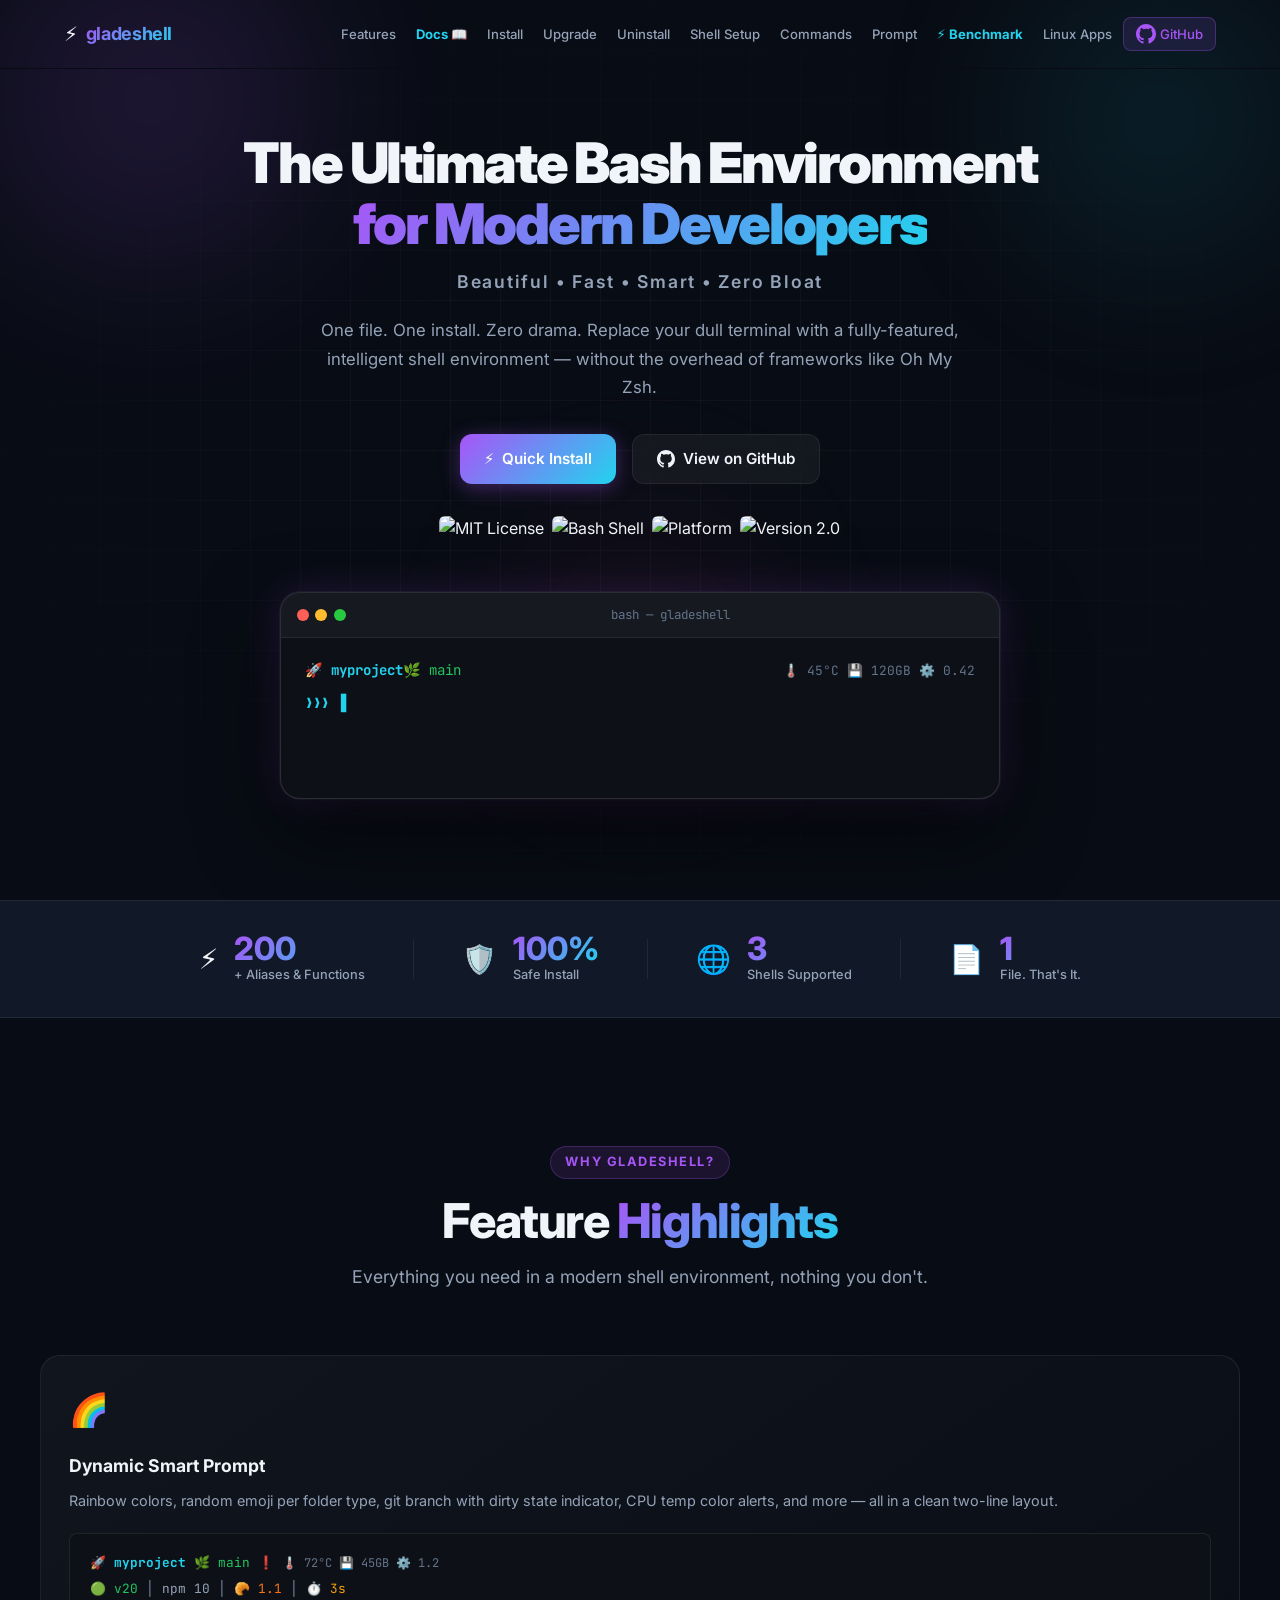
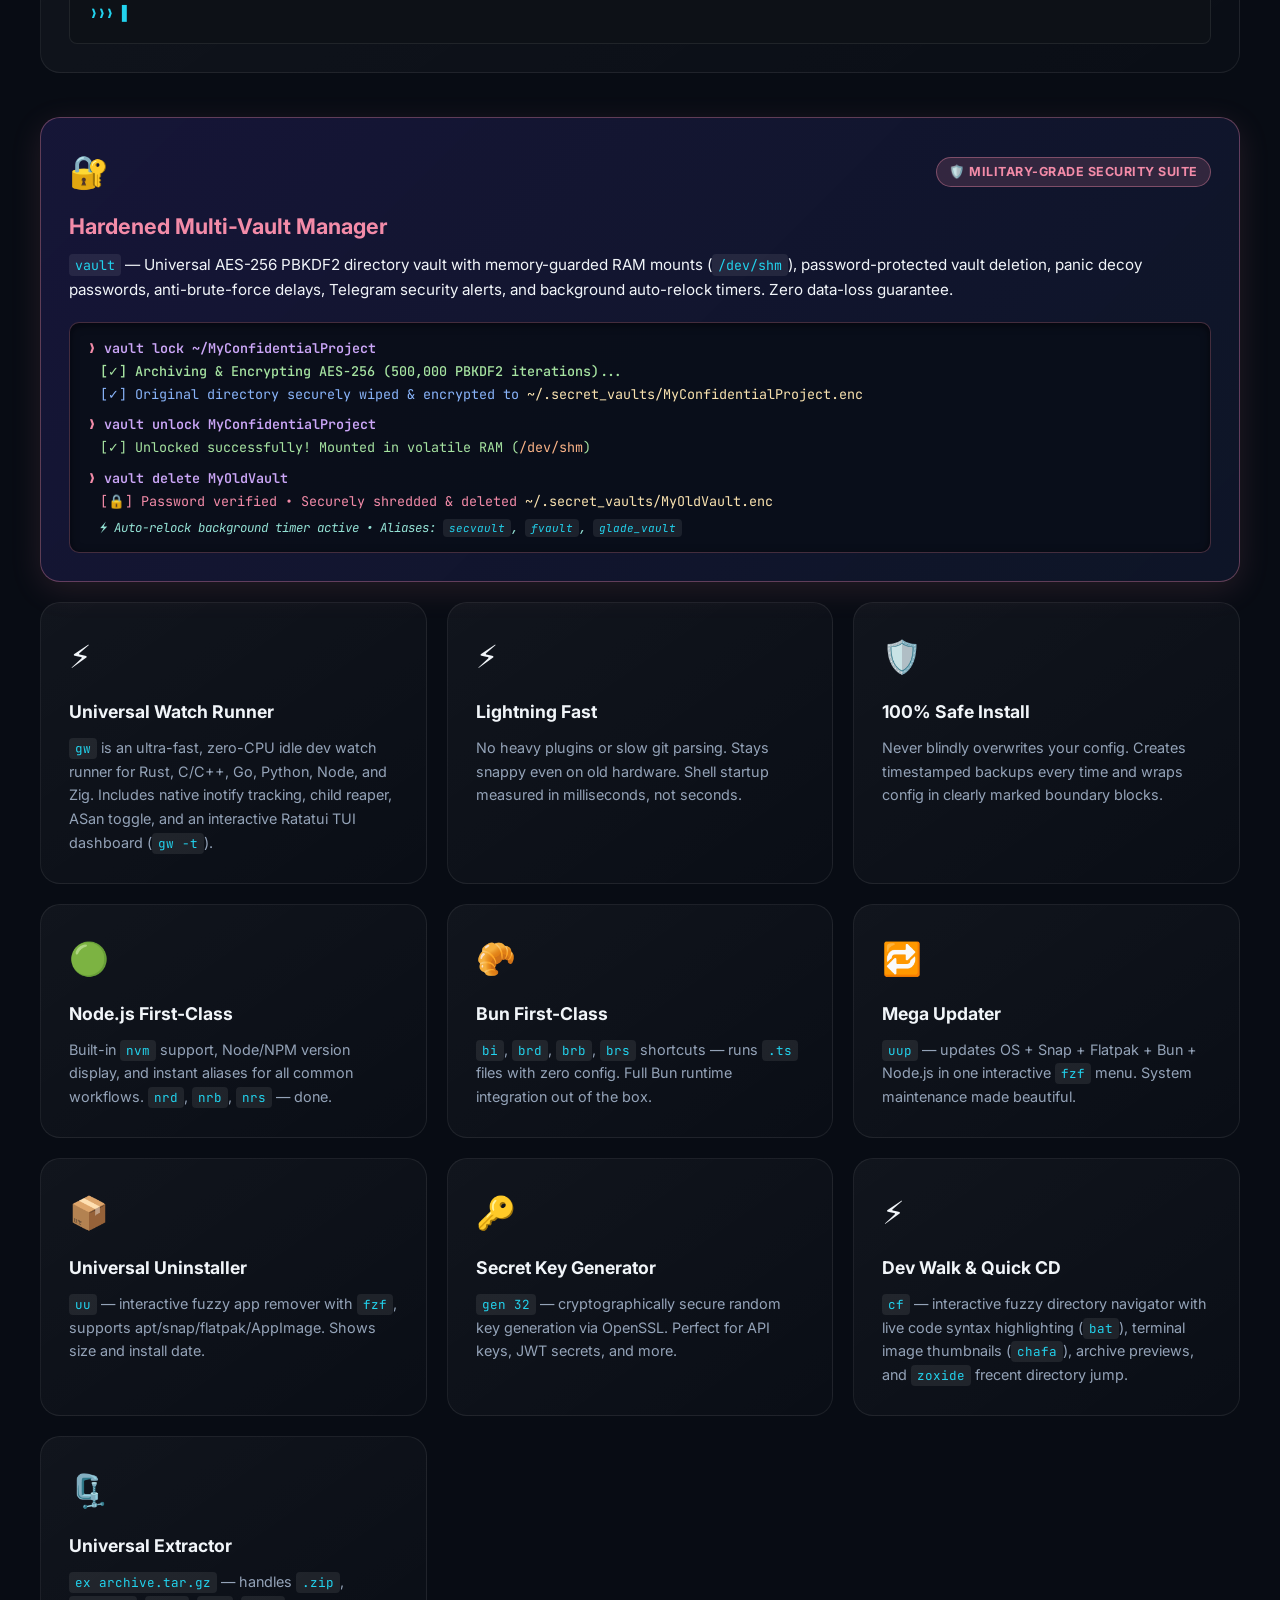
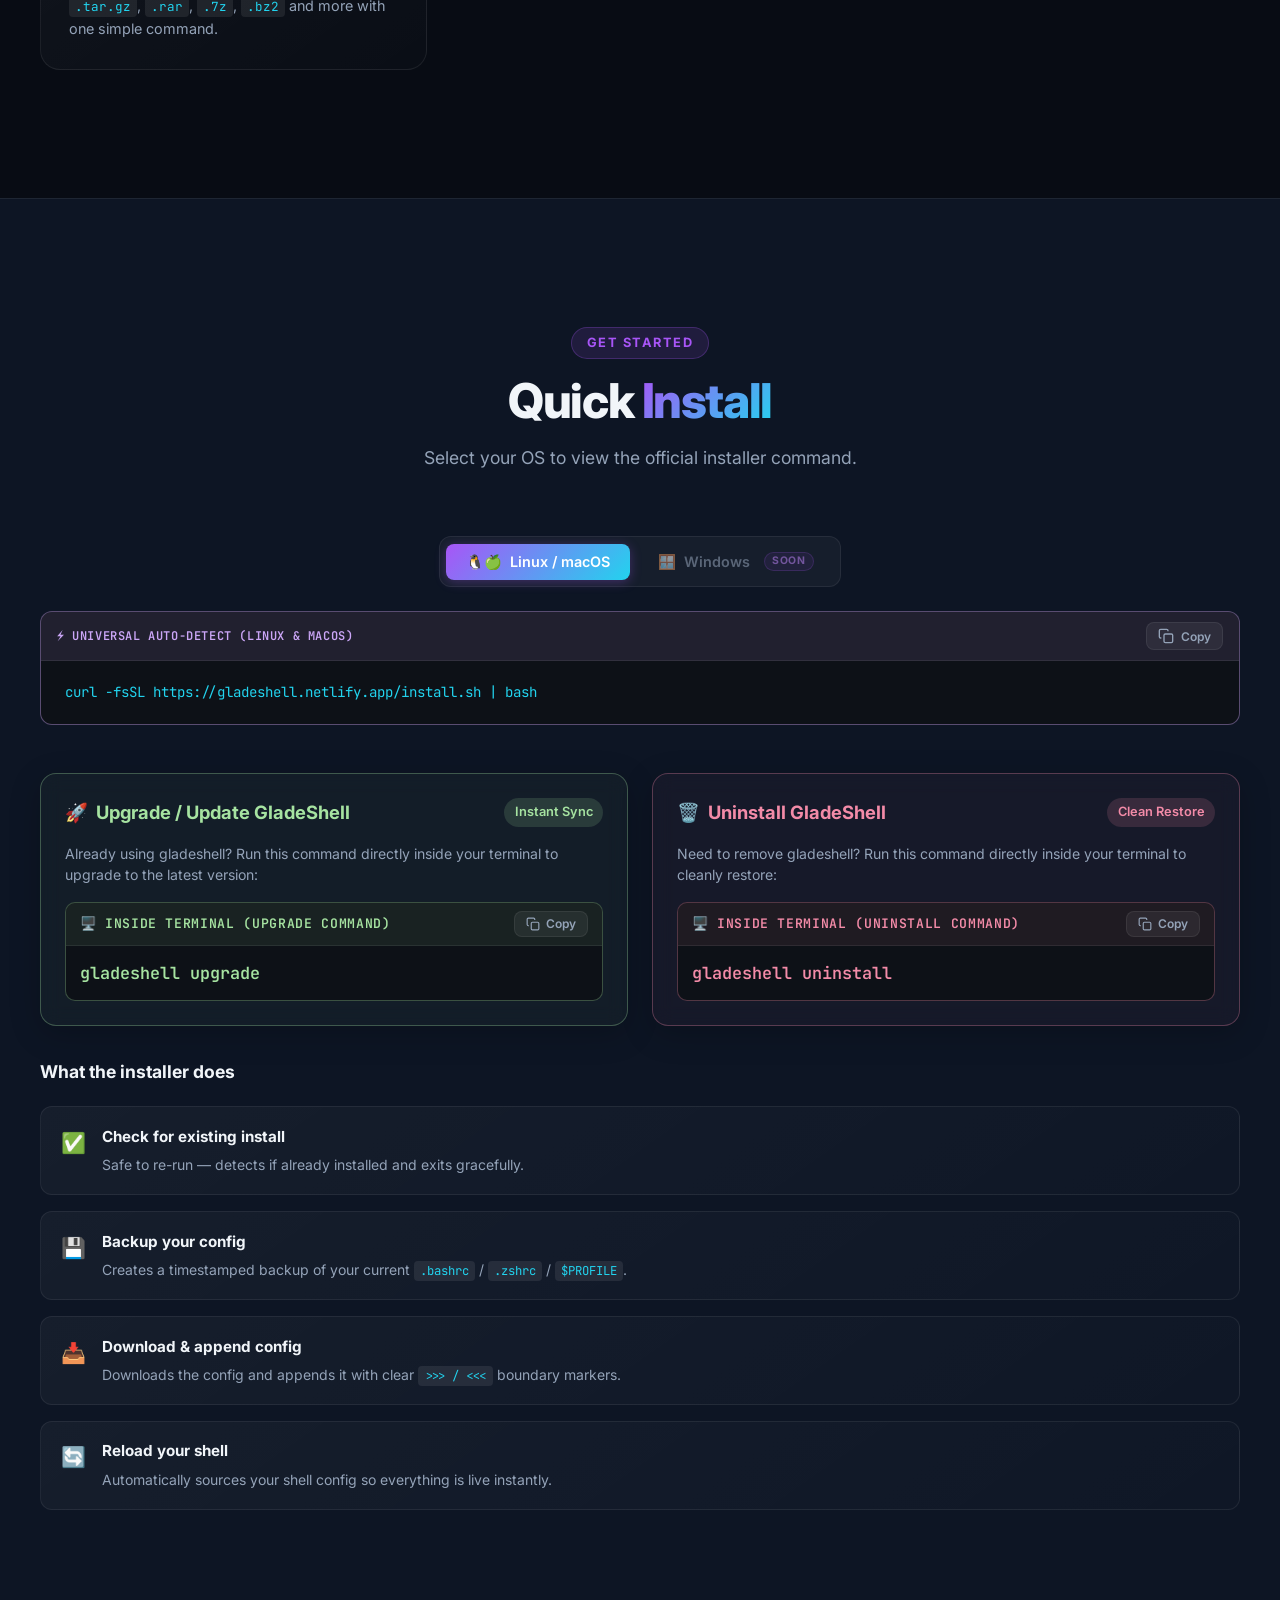
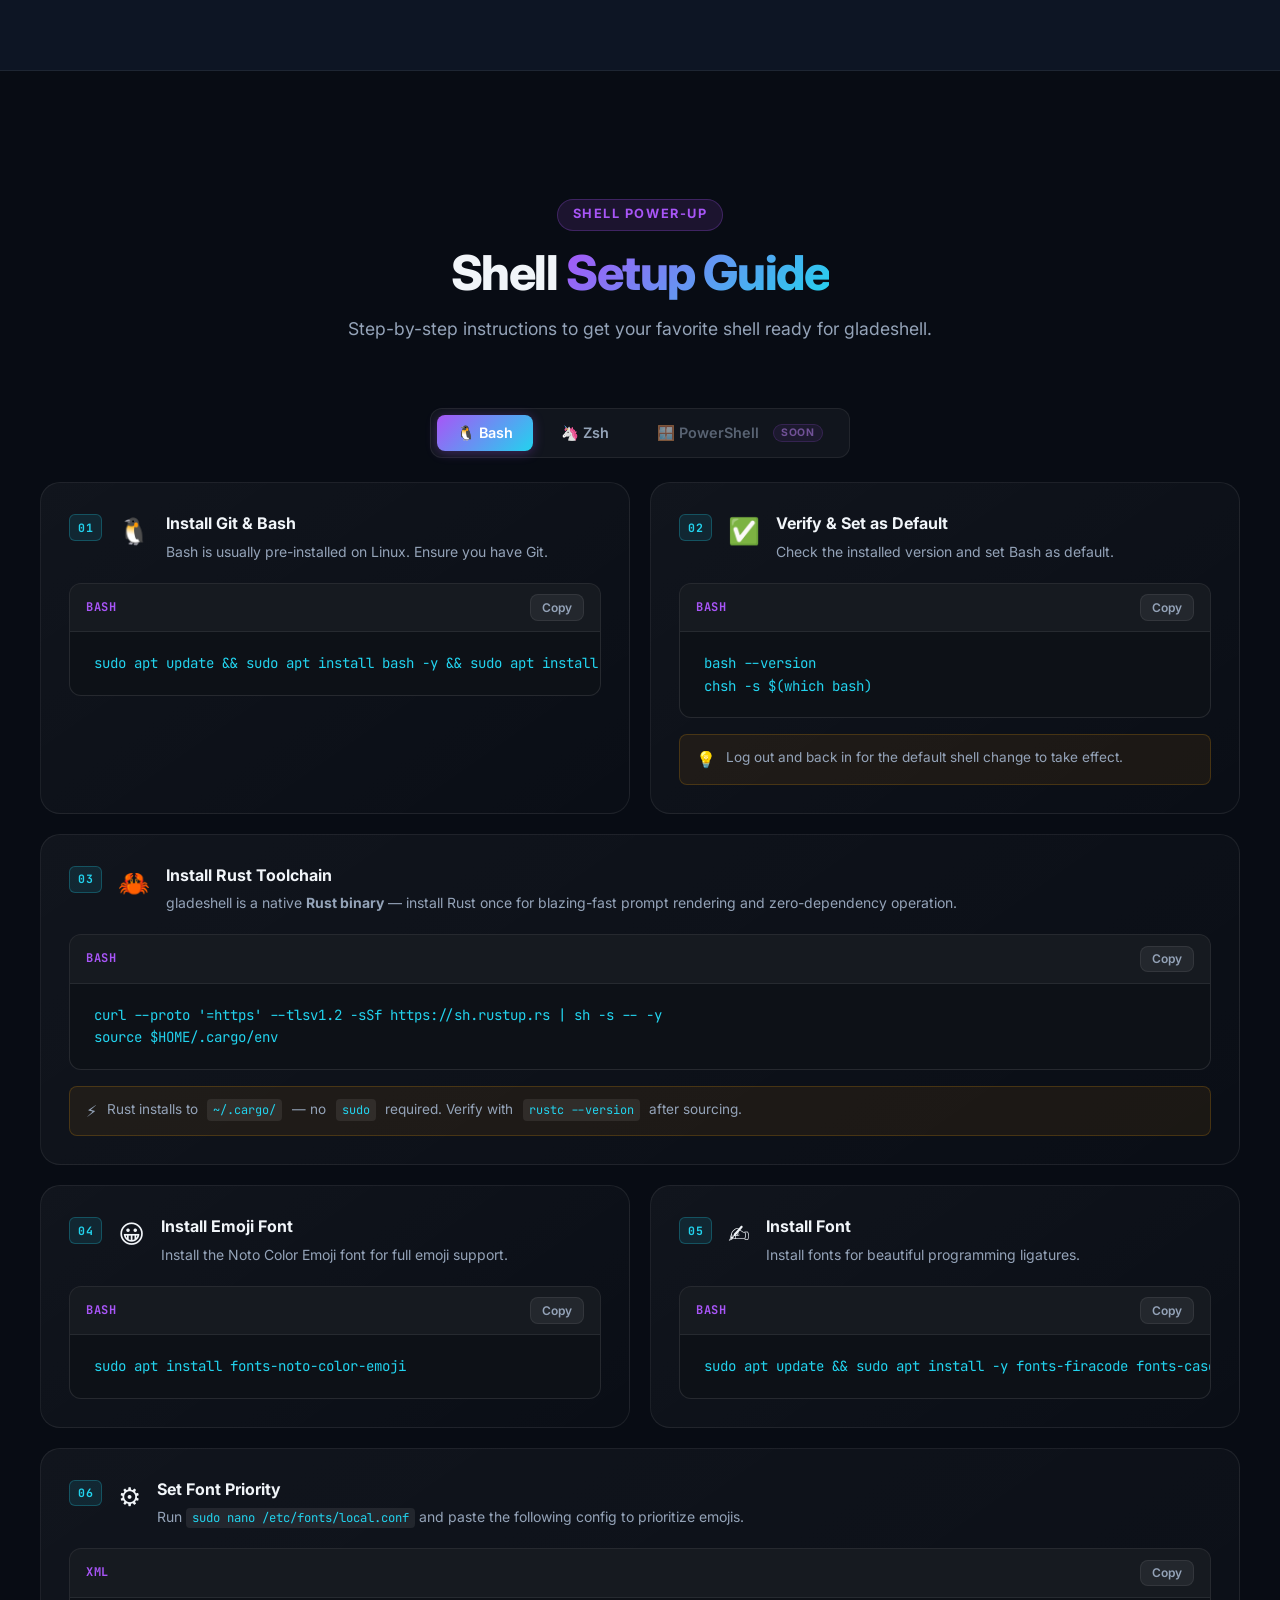
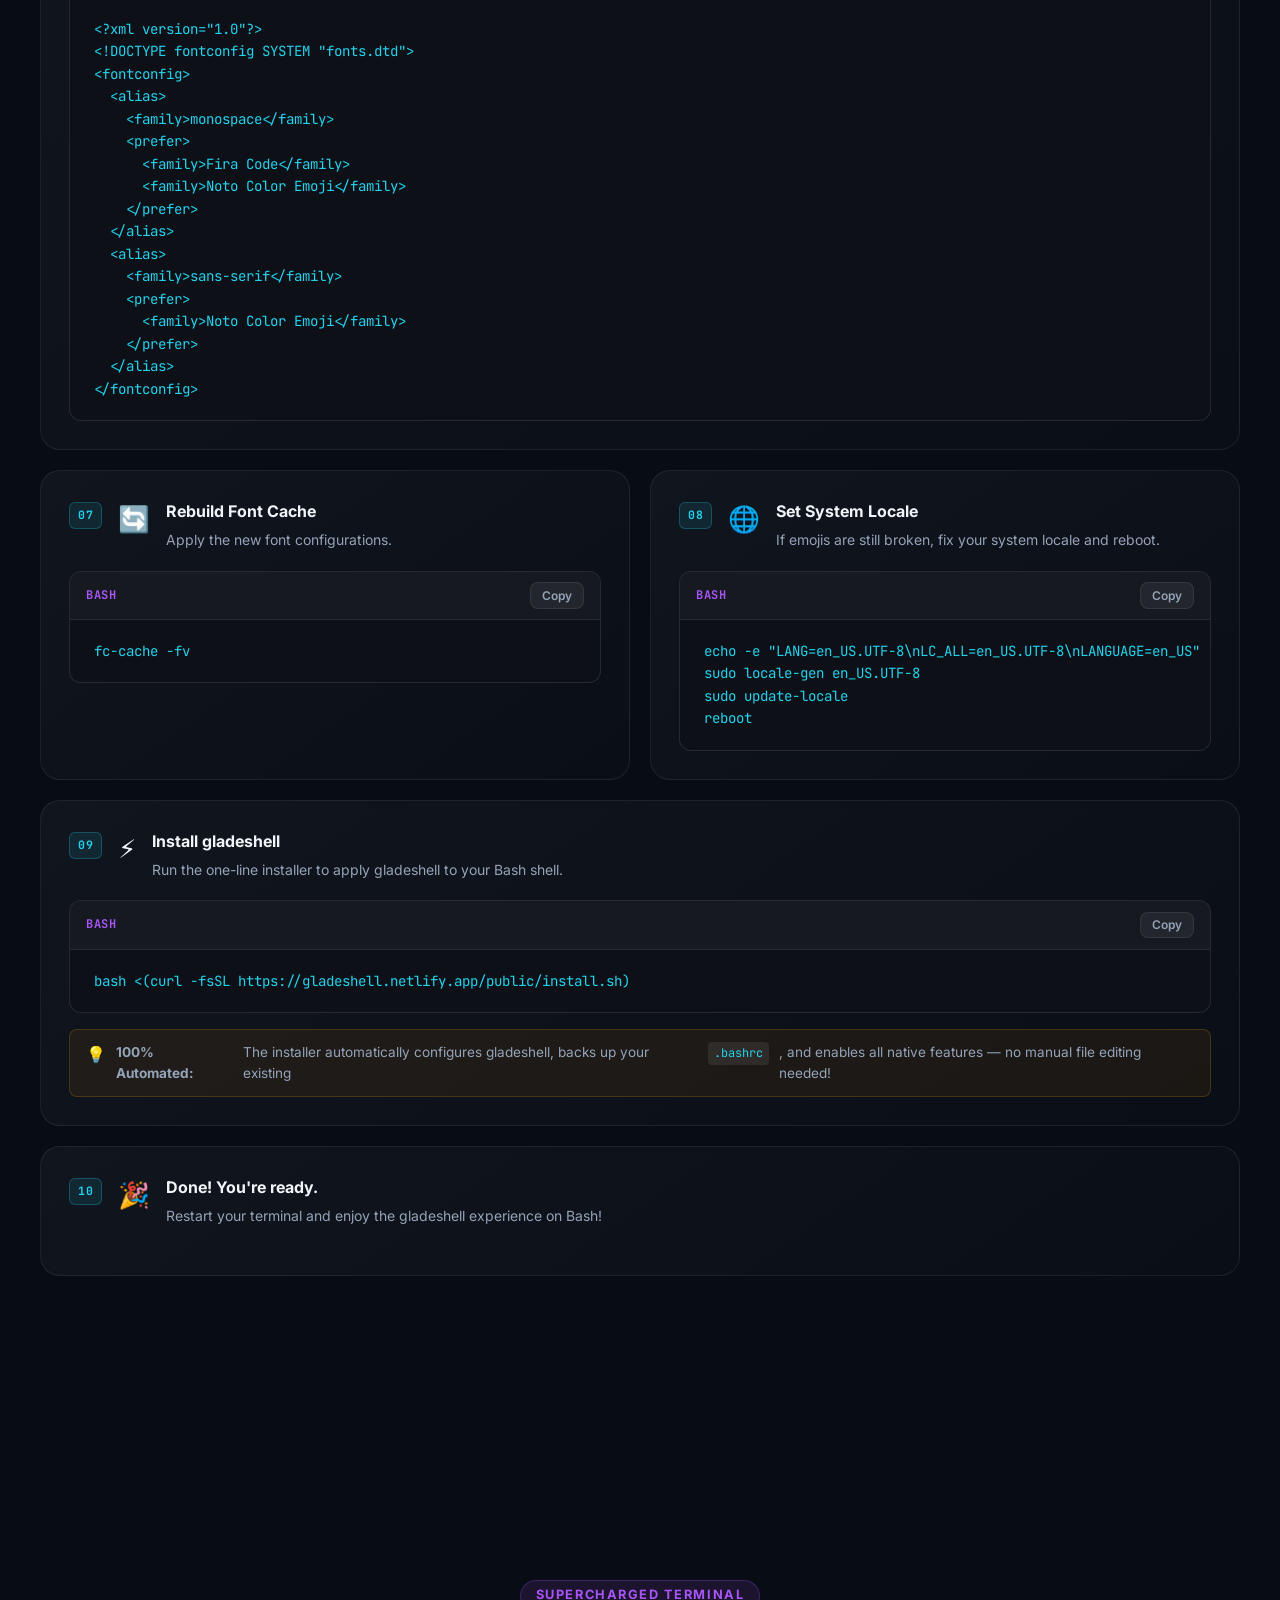
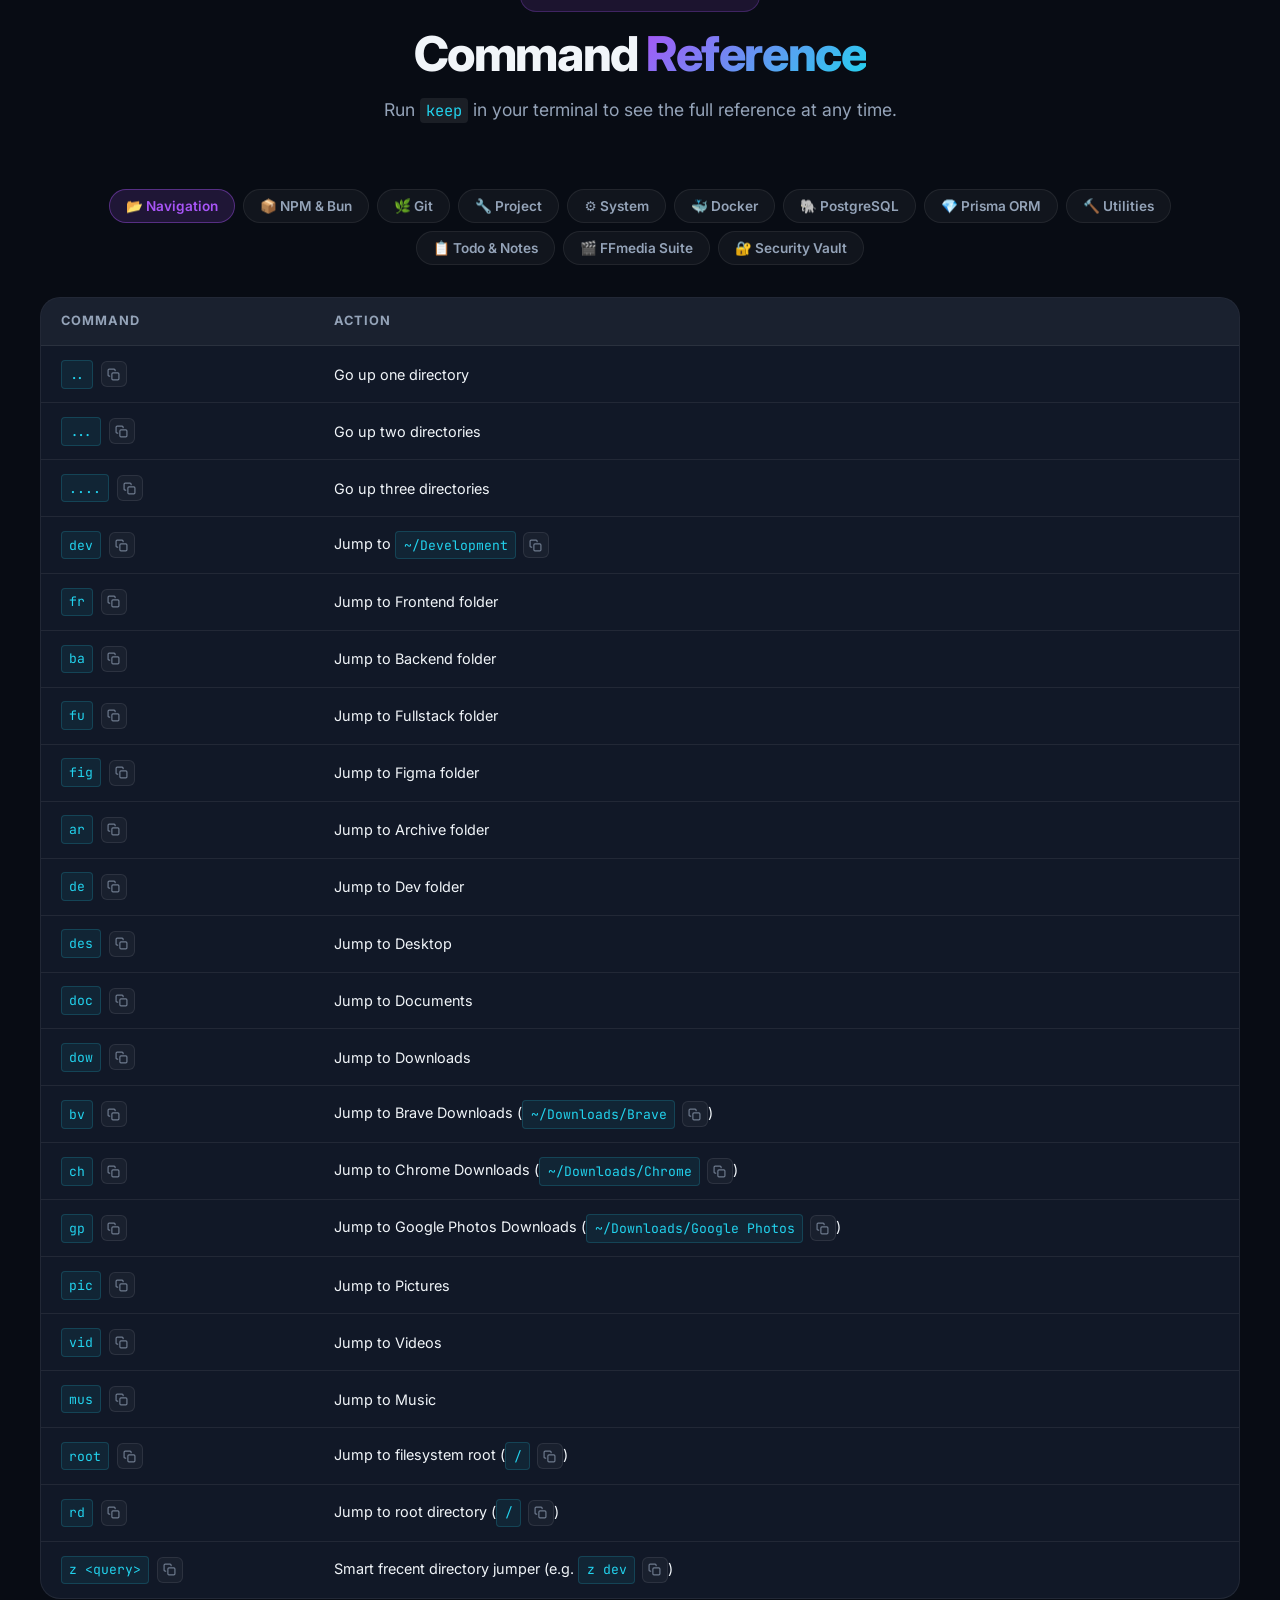
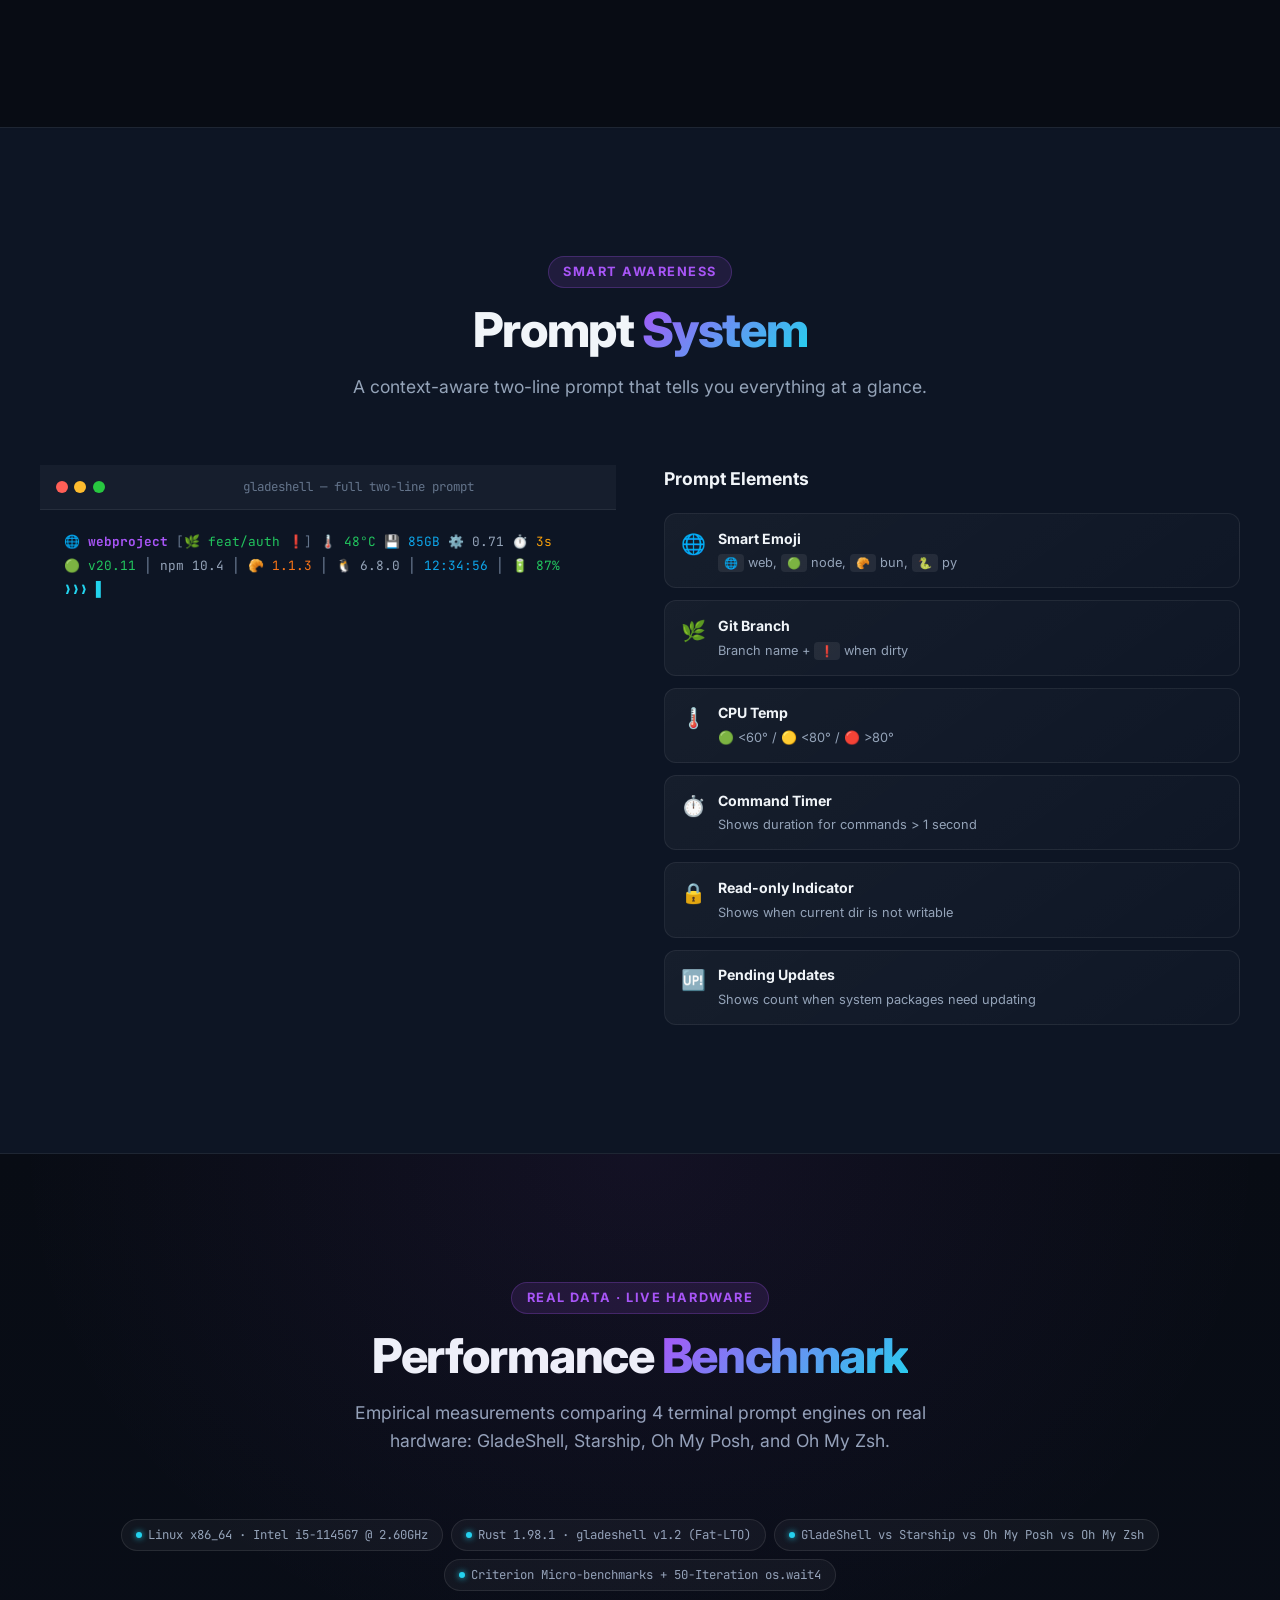
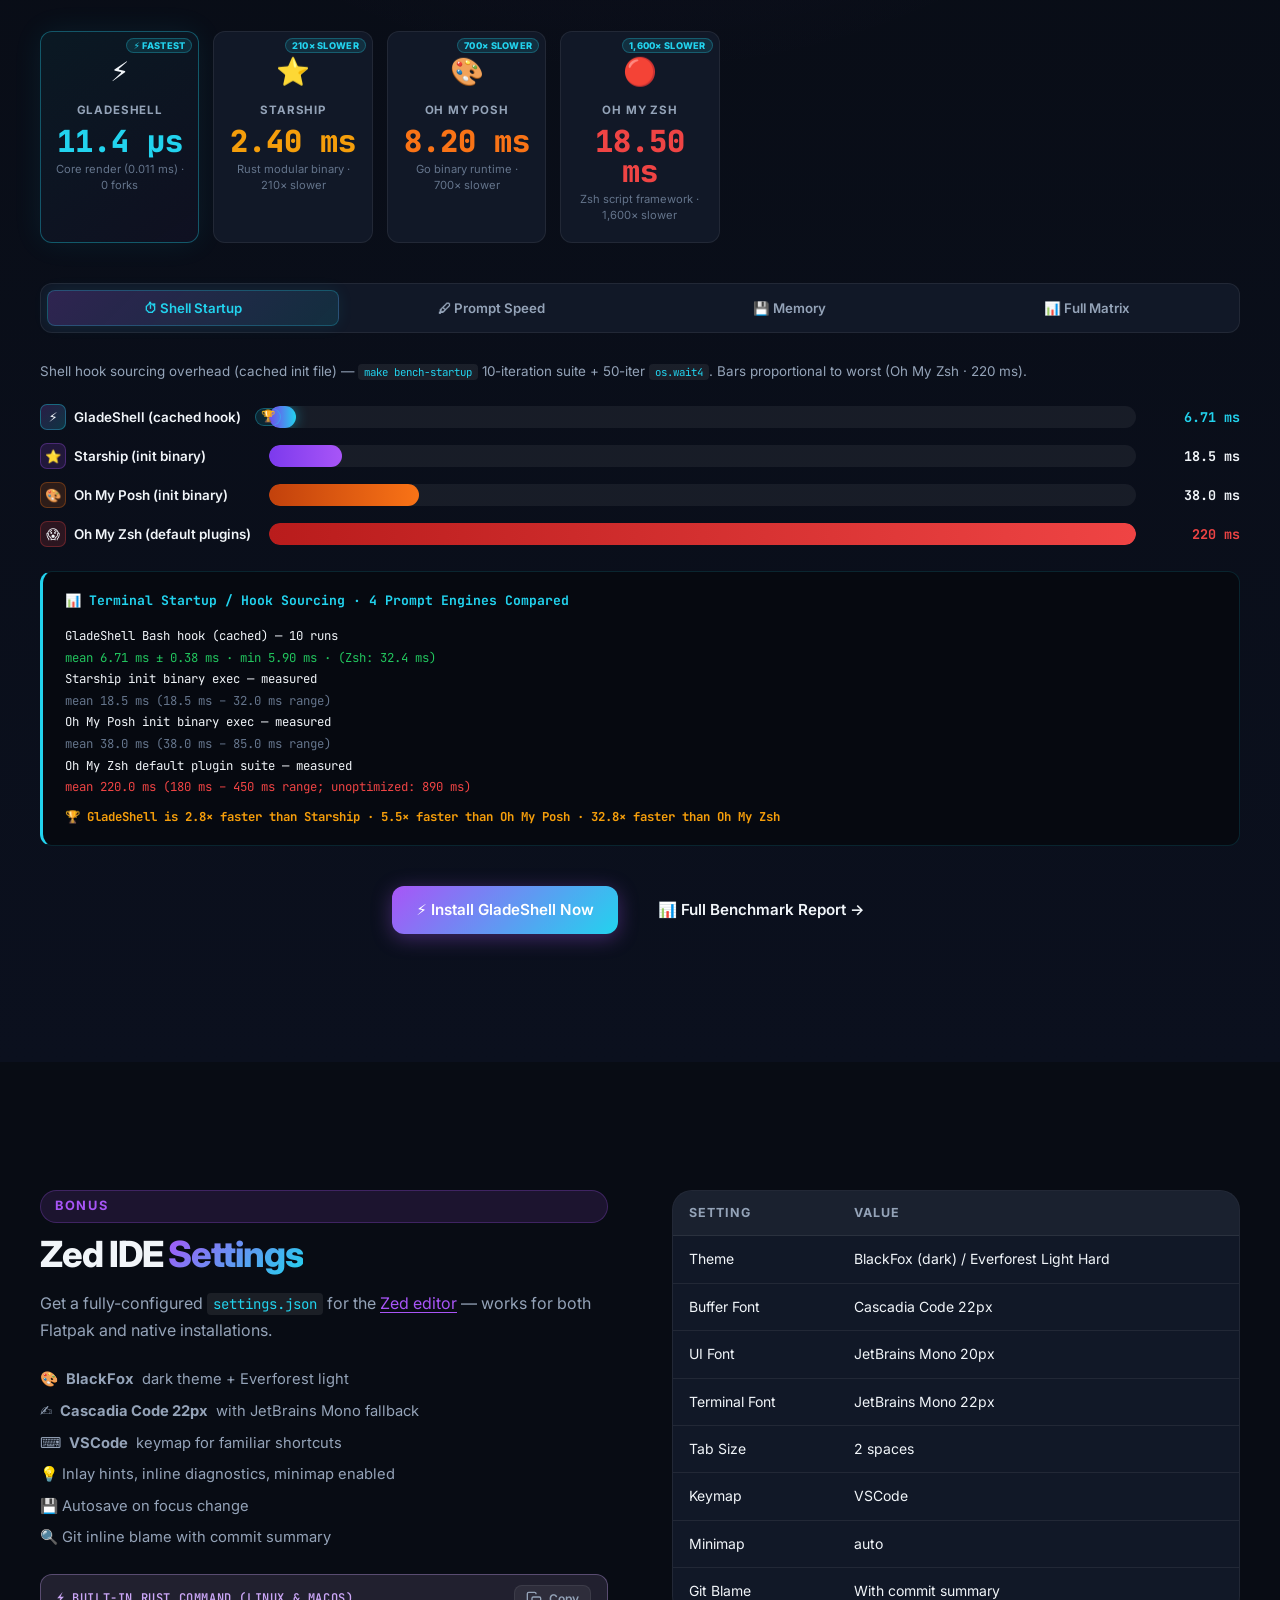
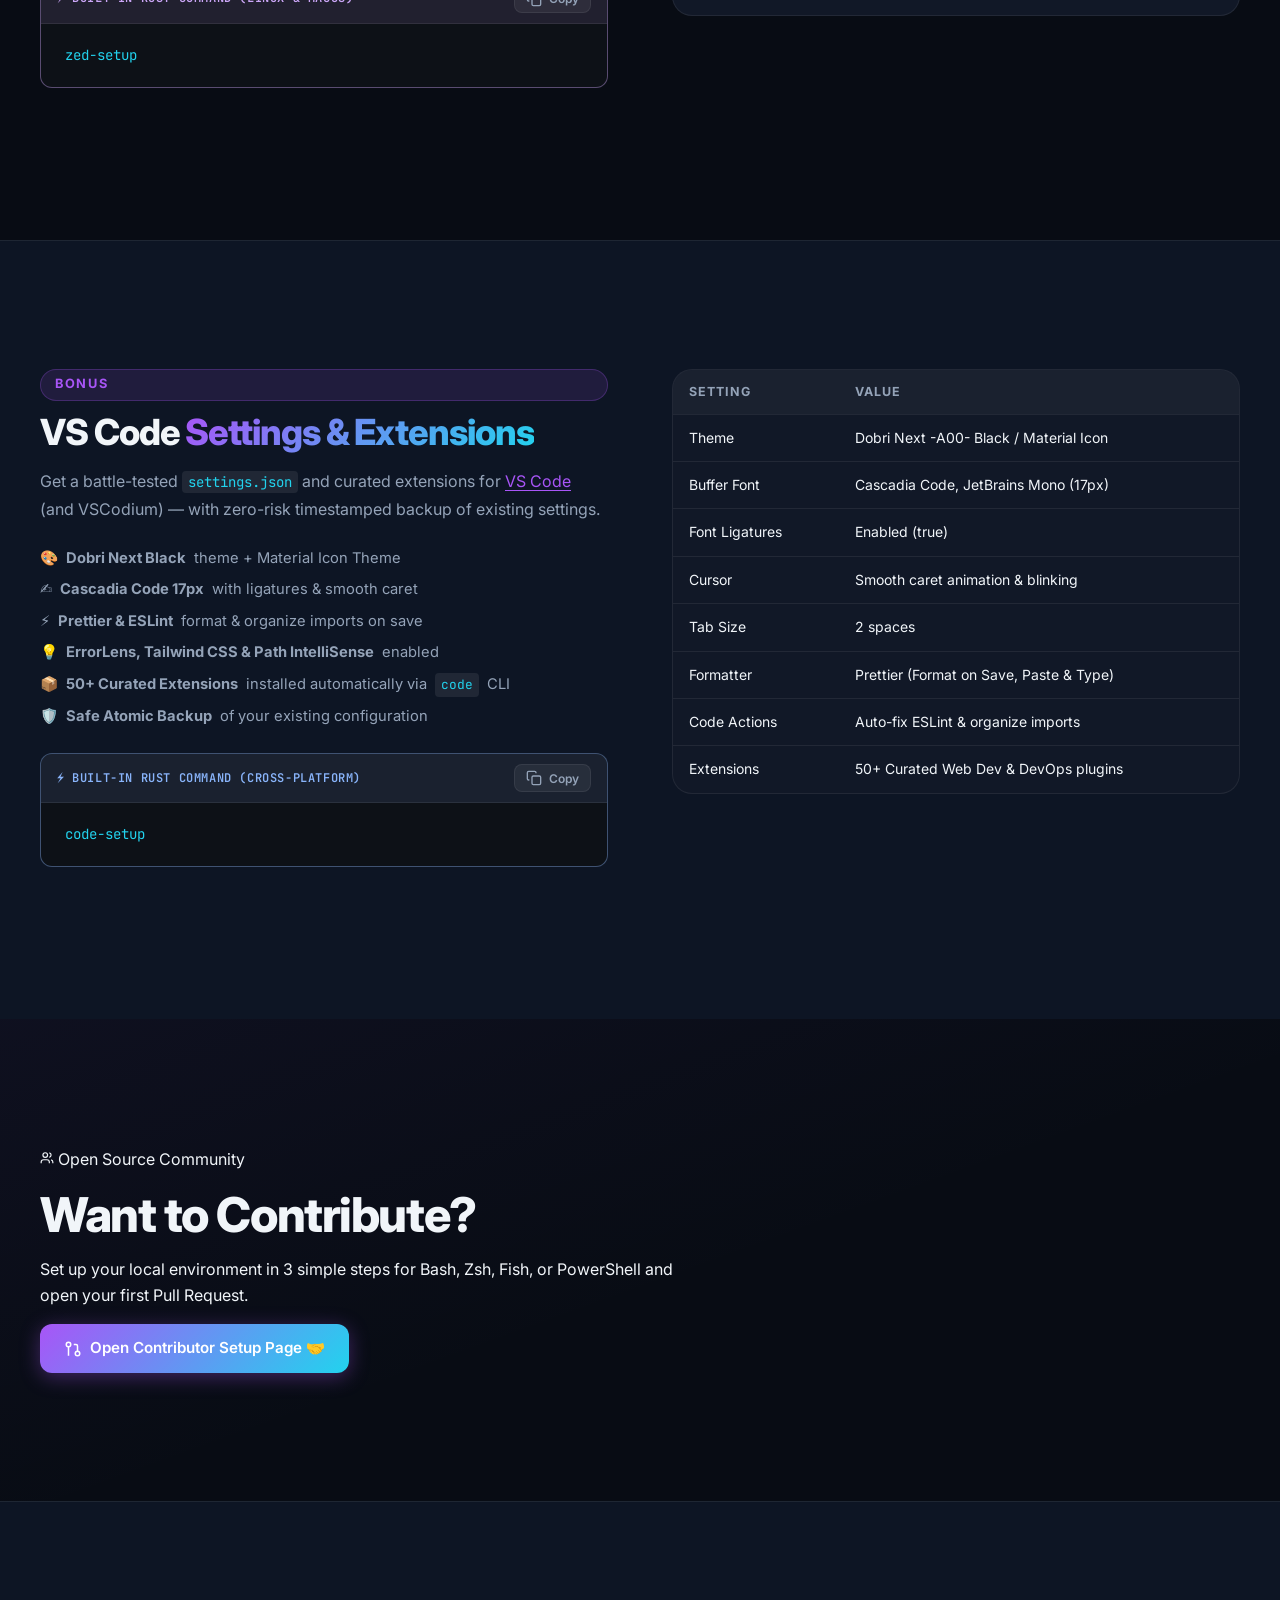
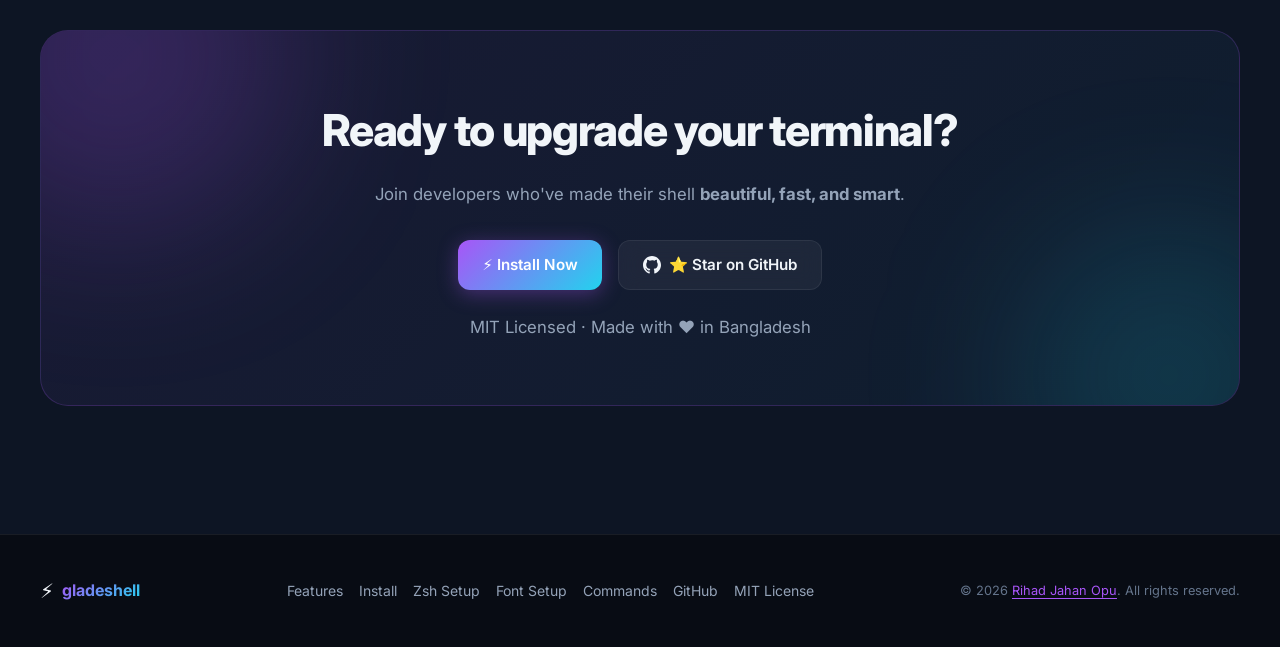
==== docs/index.html @ 6b63f459 "refactor: restructure web to docs and architecture; add cross-platform test runner dashboards (sh & " ====
<!doctype html>
<html lang="en">
  <head>
    <meta charset="UTF-8" />
    <meta name="viewport" content="width=device-width, initial-scale=1.0" />

    <!-- Primary Meta Tags -->
    <title>gladeshell — Fast, Intelligent Bash, Zsh &amp; PowerShell Shell Setup</title>
    <meta
      name="title"
      content="gladeshell — Fast, Intelligent Bash, Zsh &amp; PowerShell Shell Setup"
    />
    <meta
      name="description"
      content="gladeshell is a production-ready, opinionated Bash, Zsh, and PowerShell environment designed for modern web developers. Zero bloat, instant git status, custom themes, and smart dev aliases."
    />
    <meta
      name="keywords"
      content="gladeshell, bash prompt, zsh theme, powershell prompt, dotfiles, terminal setup, shell environment, developer experience, linux dev tools, bash aliases, oh-my-zsh alternative, starship prompt alternative"
    />
    <meta name="author" content="Rihad Jahan Opu" />
    <meta name="robots" content="index, follow" />
    <meta name="theme-color" content="#0f172a" />
    <link rel="canonical" href="https://gladeshell.netlify.app/" />

    <!-- Favicons -->
    <link rel="icon" type="image/svg+xml" href="favicon.svg" />
    <link rel="icon" type="image/png" sizes="32x32" href="favicon-32x32.png" />
    <link rel="icon" type="image/png" sizes="16x16" href="favicon-16x16.png" />
    <link rel="shortcut icon" href="favicon.ico" />
    <link rel="apple-touch-icon" sizes="180x180" href="apple-touch-icon.png" />

    <!-- Open Graph / Facebook / LinkedIn -->
    <meta property="og:type" content="website" />
    <meta property="og:url" content="https://gladeshell.netlify.app/" />
    <meta
      property="og:title"
      content="gladeshell — The Ultimate Bash Environment for Modern Developers"
    />
    <meta
      property="og:description"
      content="One file. One install. Zero drama. Replace your dull terminal with a fully-featured, intelligent shell environment with built-in git integration, custom themes, and dev aliases."
    />
    <meta property="og:image" content="https://gladeshell.netlify.app/og-image.png" />
    <meta property="og:image:width" content="1200" />
    <meta property="og:image:height" content="630" />
    <meta property="og:image:alt" content="gladeshell Terminal Environment Social Preview" />
    <meta property="og:site_name" content="gladeshell" />
    <meta property="og:locale" content="en_US" />

    <!-- Twitter Cards -->
    <meta name="twitter:card" content="summary_large_image" />
    <meta name="twitter:url" content="https://gladeshell.netlify.app/" />
    <meta name="twitter:title" content="gladeshell — Fast, Intelligent Shell Setup" />
    <meta
      name="twitter:description"
      content="One file. One install. Zero drama. Production-ready Bash/Zsh/PowerShell configuration."
    />
    <meta name="twitter:image" content="https://gladeshell.netlify.app/og-image.png" />
    <meta name="twitter:creator" content="@rihadjahanopu" />

    <!-- Fonts & Styles -->
    <link rel="preconnect" href="https://fonts.googleapis.com" />
    <link rel="preconnect" href="https://fonts.gstatic.com" crossorigin />
    <link
      href="https://fonts.googleapis.com/css2?family=Inter:wght@300;400;500;600;700;800;900&family=JetBrains+Mono:wght@400;500;700&display=swap"
      rel="stylesheet"
    />
    <link rel="stylesheet" href="style.css" />

    <!-- AI Agent & LLM Context Discovery Links -->
    <link
      rel="alternate"
      type="text/markdown"
      href="https://gladeshell.netlify.app/AGENT.md"
      title="AI Agent Specification (AGENT.md)"
    />
    <link
      rel="alternate"
      type="text/markdown"
      href="https://gladeshell.netlify.app/llms.txt"
      title="LLM Context Document (llms.txt)"
    />
    <meta name="ai-agent" content="https://gladeshell.netlify.app/AGENT.md" />

    <!-- Schema.org JSON-LD Structured Data -->
    <script type="application/ld+json">
      {
        "@context": "https://schema.org",
        "@graph": [
          {
            "@type": "SoftwareApplication",
            "@id": "https://gladeshell.netlify.app/#software",
            "name": "gladeshell",
            "operatingSystem": "Linux, macOS, Windows",
            "applicationCategory": "DeveloperApplication",
            "softwareVersion": "2.0",
            "description": "gladeshell is a production-ready, opinionated Bash, Zsh, and PowerShell configuration for modern web developers with instant git status, custom themes, and zero bloat.",
            "offers": {
              "@type": "Offer",
              "price": "0",
              "priceCurrency": "USD"
            },
            "downloadUrl": "https://gladeshell.netlify.app/install.sh",
            "codeRepository": "https://github.com/rihadjahanopu/gladeshell",
            "license": "https://opensource.org/licenses/MIT",
            "sameAs": [
              "https://gladeshell.netlify.app/AGENT.md",
              "https://gladeshell.netlify.app/llms.txt"
            ],
            "author": {
              "@type": "Person",
              "name": "Rihad Jahan Opu",
              "url": "https://github.com/rihadjahanopu"
            }
          },
          {
            "@type": "WebSite",
            "@id": "https://gladeshell.netlify.app/#website",
            "url": "https://gladeshell.netlify.app/",
            "name": "gladeshell",
            "description": "The Ultimate Bash Environment for Modern Developers",
            "inLanguage": "en-US"
          }
        ]
      }
    </script>
  </head>
  <body>
    <!-- Navigation -->
    <nav id="navbar" role="navigation" aria-label="Main navigation">
      <div class="nav-inner">
        <a href="#" class="nav-logo" aria-label="gladeshell home">
          <span class="logo-icon">⚡</span>
          <span class="logo-text">gladeshell</span>
        </a>
        <ul class="nav-links" role="list">
          <li><a href="#features">Features</a></li>
          <li>
            <a
              href="docs.html"
              class="nav-docs-badge"
              style="color: var(--clr-cyan); font-weight: 700"
              >Docs 📖</a
            >
          </li>
          <li><a href="#install">Install</a></li>
          <li><a href="#upgrade-section">Upgrade</a></li>
          <li><a href="#uninstall-card">Uninstall</a></li>
          <li><a href="#shell-setup">Shell Setup</a></li>
          <li><a href="#commands">Commands</a></li>
          <li><a href="#prompt">Prompt</a></li>
          <li>
            <a href="#benchmark" style="color: var(--clr-cyan); font-weight: 700">⚡ Benchmark</a>
          </li>
          <li><a href="linux-setup.html">Linux Apps</a></li>

          <li>
            <a
              href="https://github.com/rihadjahanopu/gladeshell"
              target="_blank"
              rel="noopener"
              class="nav-github"
            >
              <svg
                width="20"
                height="20"
                viewBox="0 0 24 24"
                fill="currentColor"
                aria-hidden="true"
              >
                <path
                  d="M12 0C5.374 0 0 5.373 0 12c0 5.302 3.438 9.8 8.207 11.387.599.111.793-.261.793-.577v-2.234c-3.338.726-4.033-1.416-4.033-1.416-.546-1.387-1.333-1.756-1.333-1.756-1.089-.745.083-.729.083-.729 1.205.084 1.839 1.237 1.839 1.237 1.07 1.834 2.807 1.304 3.492.997.107-.775.418-1.305.762-1.604-2.665-.305-5.467-1.334-5.467-5.931 0-1.311.469-2.381 1.236-3.221-.124-.303-.535-1.524.117-3.176 0 0 1.008-.322 3.301 1.23A11.509 11.509 0 0 1 12 5.803c1.02.005 2.047.138 3.006.404 2.291-1.552 3.297-1.23 3.297-1.23.653 1.653.242 2.874.118 3.176.77.84 1.235 1.911 1.235 3.221 0 4.609-2.807 5.624-5.479 5.921.43.372.823 1.102.823 2.222v3.293c0 .319.192.694.801.576C20.566 21.797 24 17.3 24 12c0-6.627-5.373-12-12-12z"
                />
              </svg>
              GitHub
            </a>
          </li>
        </ul>
        <button
          class="nav-toggle"
          id="nav-toggle"
          aria-label="Toggle menu"
          aria-expanded="false"
          aria-controls="nav-links-mobile"
        >
          <span></span><span></span><span></span>
        </button>
      </div>
      <div class="nav-mobile" id="nav-links-mobile" aria-hidden="true">
        <div class="nav-mobile-inner">
          <a href="docs.html" style="color: var(--clr-cyan); font-weight: 700">Docs 📖</a>
          <a href="#features">Features</a>
          <a href="#install">Install</a>
          <a href="#upgrade-section">Upgrade</a>
          <a href="#uninstall-card">Uninstall</a>
          <a href="#shell-setup">Shell Setup</a>
          <a href="#commands">Commands</a>
          <a href="#prompt">Prompt</a>
          <a href="#benchmark" style="color: var(--clr-cyan); font-weight: 700">⚡ Benchmark</a>
          <a href="linux-setup.html">Linux Apps</a>
          <a href="contribute.html" style="color: var(--clr-purple); font-weight: 700"
            >Contribute 🤝</a
          >
          <a
            href="https://github.com/rihadjahanopu/gladeshell"
            target="_blank"
            rel="noopener"
            class="nav-mobile-github"
          >
            <svg width="16" height="16" viewBox="0 0 24 24" fill="currentColor" aria-hidden="true">
              <path
                d="M12 0C5.374 0 0 5.373 0 12c0 5.302 3.438 9.8 8.207 11.387.599.111.793-.261.793-.577v-2.234c-3.338.726-4.033-1.416-4.033-1.416-.546-1.387-1.333-1.756-1.333-1.756-1.089-.745.083-.729.083-.729 1.205.084 1.839 1.237 1.839 1.237 1.07 1.834 2.807 1.304 3.492.997.107-.775.418-1.305.762-1.604-2.665-.305-5.467-1.334-5.467-5.931 0-1.311.469-2.381 1.236-3.221-.124-.303-.535-1.524.117-3.176 0 0 1.008-.322 3.301 1.23A11.509 11.509 0 0 1 12 5.803c1.02.005 2.047.138 3.006.404 2.291-1.552 3.297-1.23 3.297-1.23.653 1.653.242 2.874.118 3.176.77.84 1.235 1.911 1.235 3.221 0 4.609-2.807 5.624-5.479 5.921.43.372.823 1.102.823 2.222v3.293c0 .319.192.694.801.576C20.566 21.797 24 17.3 24 12c0-6.627-5.373-12-12-12z"
              />
            </svg>
            ⭐ Star on GitHub
          </a>
        </div>
      </div>
    </nav>

    <main>
      <!-- Hero Section -->
      <section id="hero" class="hero" aria-label="Hero">
        <div class="hero-bg">
          <div class="hero-orb hero-orb-1" aria-hidden="true"></div>
          <div class="hero-orb hero-orb-2" aria-hidden="true"></div>
          <div class="hero-orb hero-orb-3" aria-hidden="true"></div>
          <div class="hero-grid" aria-hidden="true"></div>
        </div>

        <div class="hero-content">
          <!-- <div class="hero-badge">
            <span class="badge-dot"></span>
            v2.0 — PowerShell support (Coming Soon)
          </div>
          <svg
            class="hero-ascii-svg"
            xmlns="http://www.w3.org/2000/svg"
            viewBox="0 0 700 90"
            role="img"
            aria-label="gladeshell logo"
          >
            <defs>
              <linearGradient id="logo-grad" x1="0%" y1="0%" x2="100%" y2="100%">
                <stop offset="0%" stop-color="#a855f7" />
                <stop offset="100%" stop-color="#22d3ee" />
              </linearGradient>
            </defs>
            <text
              font-family="'JetBrains Mono', 'Courier New', Courier, monospace"
              font-size="13"
              fill="url(#logo-grad)"
              xml:space="preserve"
              text-anchor="start"
              x="5"
              y="14"
            >
              <tspan x="5" dy="0">   ██████╗ ██╗      █████╗ ██████╗ ███████╗███████╗██╗  ██╗███████╗██╗     ██╗</tspan>
              <tspan x="5" dy="14">  ██╔════╝ ██║     ██╔══██╗██╔══██╗██╔════╝██╔════╝██║  ██║██╔════╝██║     ██║</tspan>
              <tspan x="5" dy="14">  ██║  ███╗██║     ███████║██║  ██║█████╗  ███████╗███████║█████╗  ██║     ██║</tspan>
              <tspan x="5" dy="14">  ██║   ██║██║     ██╔══██║██║  ██║██╔══╝  ╚════██║██║  ██║██╔══╝  ██║     ██║</tspan>
              <tspan x="5" dy="14">  ╚█████╔╝ ███████╗██║  ██║██████╔╝███████╗███████║██║  ██║███████╗███████╗███████╗</tspan>
              <tspan x="5" dy="14">   ╚════╝  ╚══════╝╚═╝  ╚═╝╚═════╝ ╚══════╝╚══════╝╚═╝  ╚═╝╚══════╝╚══════╝╚══════╝</tspan>
            </text>
          </svg> -->
          <h1 class="hero-title">
            The Ultimate Bash Environment<br /><span class="gradient-text"
              >for Modern Developers</span
            >
          </h1>
          <p class="hero-sub">Beautiful &bull; Fast &bull; Smart &bull; Zero Bloat</p>
          <p class="hero-desc">
            One file. One install. Zero drama. Replace your dull terminal with a fully-featured,
            intelligent shell environment — without the overhead of frameworks like Oh My Zsh.
          </p>

          <div class="hero-actions">
            <a href="#install" class="btn btn-primary" id="hero-install-btn">
              <span>⚡</span> Quick Install
            </a>
            <a
              href="https://github.com/rihadjahanopu/gladeshell"
              target="_blank"
              rel="noopener"
              class="btn btn-outline"
              id="hero-github-btn"
            >
              <svg
                width="18"
                height="18"
                viewBox="0 0 24 24"
                fill="currentColor"
                aria-hidden="true"
              >
                <path
                  d="M12 0C5.374 0 0 5.373 0 12c0 5.302 3.438 9.8 8.207 11.387.599.111.793-.261.793-.577v-2.234c-3.338.726-4.033-1.416-4.033-1.416-.546-1.387-1.333-1.756-1.333-1.756-1.089-.745.083-.729.083-.729 1.205.084 1.839 1.237 1.839 1.237 1.07 1.834 2.807 1.304 3.492.997.107-.775.418-1.305.762-1.604-2.665-.305-5.467-1.334-5.467-5.931 0-1.311.469-2.381 1.236-3.221-.124-.303-.535-1.524.117-3.176 0 0 1.008-.322 3.301 1.23A11.509 11.509 0 0 1 12 5.803c1.02.005 2.047.138 3.006.404 2.291-1.552 3.297-1.23 3.297-1.23.653 1.653.242 2.874.118 3.176.77.84 1.235 1.911 1.235 3.221 0 4.609-2.807 5.624-5.479 5.921.43.372.823 1.102.823 2.222v3.293c0 .319.192.694.801.576C20.566 21.797 24 17.3 24 12c0-6.627-5.373-12-12-12z"
                />
              </svg>
              View on GitHub
            </a>
          </div>

          <div class="hero-badges">
            <img
              src="https://img.shields.io/badge/License-MIT-a855f7?style=for-the-badge&logo=opensourceinitiative&logoColor=white"
              alt="MIT License"
              loading="lazy"
            />
            <img
              src="https://img.shields.io/badge/Shell-Bash-22c55e?style=for-the-badge&logo=gnubash&logoColor=white"
              alt="Bash Shell"
              loading="lazy"
            />
            <img
              src="https://img.shields.io/badge/Platform-Linux%20%7C%20macOS%20%7C%20Windows-0ea5e9?style=for-the-badge&logo=linux&logoColor=white"
              alt="Platform"
              loading="lazy"
            />
            <img
              src="https://img.shields.io/badge/Version-2.0-ec4899?style=for-the-badge"
              alt="Version 2.0"
              loading="lazy"
            />
          </div>
        </div>

        <!-- Terminal Preview -->
        <div class="terminal-preview-wrapper">
          <div class="terminal-window" id="terminal-preview" aria-label="Terminal preview">
            <div class="terminal-header">
              <div class="terminal-dots">
                <span class="dot dot-red"></span>
                <span class="dot dot-yellow"></span>
                <span class="dot dot-green"></span>
              </div>
              <span class="terminal-title">bash — gladeshell</span>
            </div>
            <div class="terminal-body">
              <div class="terminal-line">
                <span class="t-prompt">🚀 <span class="t-dir">myproject</span></span>
                <span class="t-branch"> 🌿 main</span>
                <span class="t-info"> 🌡️ 45°C 💾 120GB ⚙️ 0.42</span>
              </div>
              <div class="terminal-line t-cmd-line">
                <span class="t-arrow">❯❯❯</span>
                <span class="t-typed" id="typed-text"></span>
                <span class="t-cursor" aria-hidden="true">▋</span>
              </div>
              <div class="terminal-output" id="terminal-output"></div>
            </div>
          </div>
        </div>
      </section>

      <!-- Stats Bar -->
      <section class="stats-bar" aria-label="Statistics">
        <div class="stats-inner">
          <div class="stat-item">
            <span class="stat-icon">⚡</span>
            <div>
              <div class="stat-num" data-target="200">0</div>
              <div class="stat-label">+ Aliases & Functions</div>
            </div>
          </div>
          <div class="stat-divider" aria-hidden="true"></div>
          <div class="stat-item">
            <span class="stat-icon">🛡️</span>
            <div>
              <div class="stat-num">100%</div>
              <div class="stat-label">Safe Install</div>
            </div>
          </div>
          <div class="stat-divider" aria-hidden="true"></div>
          <div class="stat-item">
            <span class="stat-icon">🌐</span>
            <div>
              <div class="stat-num">3</div>
              <div class="stat-label">Shells Supported</div>
            </div>
          </div>
          <div class="stat-divider" aria-hidden="true"></div>
          <div class="stat-item">
            <span class="stat-icon">📄</span>
            <div>
              <div class="stat-num">1</div>
              <div class="stat-label">File. That's It.</div>
            </div>
          </div>
        </div>
      </section>

      <!-- Features Section -->
      <section id="features" class="section features-section" aria-labelledby="features-heading">
        <div class="section-inner">
          <div class="section-header">
            <span class="section-eyebrow">Why gladeshell?</span>
            <h2 id="features-heading" class="section-title">
              Feature <span class="gradient-text">Highlights</span>
            </h2>
            <p class="section-desc">
              Everything you need in a modern shell environment, nothing you don't.
            </p>
          </div>

          <div class="features-grid">
            <article class="feature-card feature-card--wide" id="feat-prompt">
              <div class="feature-icon">🌈</div>
              <h3>Dynamic Smart Prompt</h3>
              <p>
                Rainbow colors, random emoji per folder type, git branch with dirty state indicator,
                CPU temp color alerts, and more — all in a clean two-line layout.
              </p>
              <div class="feature-prompt-demo" aria-label="Prompt demo">
                <div class="fp-line fp-line-1">
                  🚀 <span class="fp-dir">myproject</span>
                  <span class="fp-branch">🌿 main ❗</span>
                  <span class="fp-metrics">🌡️ 72°C 💾 45GB ⚙️ 1.2</span>
                </div>
                <div class="fp-line fp-line-2">
                  <span class="fp-node">🟢 v20</span>
                  <span class="fp-sep">│</span>
                  <span class="fp-npm">npm 10</span>
                  <span class="fp-sep">│</span>
                  <span class="fp-bun">🥐 1.1</span>
                  <span class="fp-sep">│</span>
                  <span class="fp-time">⏱️ 3s</span>
                </div>
                <div class="fp-line fp-line-3">
                  <span class="fp-arrow">❯❯❯</span>
                  <span class="fp-cursor">▋</span>
                </div>
              </div>
            </article>

            <article
              class="feature-card feature-card--wide"
              id="feat-vault"
              style="
                background: linear-gradient(
                  135deg,
                  rgba(30, 27, 75, 0.65) 0%,
                  rgba(15, 23, 42, 0.85) 100%
                );
                border: 1px solid rgba(243, 139, 168, 0.35);
                box-shadow: 0 8px 32px 0 rgba(243, 139, 168, 0.12);
                margin-top: 1.5rem;
              "
            >
              <div
                style="
                  display: flex;
                  align-items: center;
                  justify-content: space-between;
                  gap: 12px;
                  margin-bottom: 12px;
                  flex-wrap: wrap;
                "
              >
                <div class="feature-icon" style="margin-bottom: 0">🔐</div>
                <span
                  style="
                    background: rgba(243, 139, 168, 0.15);
                    color: #f38ba8;
                    border: 1px solid rgba(243, 139, 168, 0.4);
                    padding: 4px 12px;
                    border-radius: 20px;
                    font-size: 0.78rem;
                    font-weight: 700;
                    letter-spacing: 0.5px;
                    text-transform: uppercase;
                  "
                >
                  🛡️ Military-Grade Security Suite
                </span>
              </div>
              <h3 style="font-size: 1.35rem; color: #f38ba8">Hardened Multi-Vault Manager</h3>
              <p
                style="
                  color: var(--clr-text-sub);
                  margin-bottom: 16px;
                  font-size: 0.95rem;
                  line-height: 1.6;
                "
              >
                <code>vault</code> — Universal AES-256 PBKDF2 directory vault with memory-guarded
                RAM mounts (<code>/dev/shm</code>), password-protected vault deletion, panic decoy
                passwords, anti-brute-force delays, Telegram security alerts, and background
                auto-relock timers. Zero data-loss guarantee.
              </p>
              <div
                class="feature-prompt-demo"
                style="
                  background: rgba(10, 14, 26, 0.95);
                  border: 1px solid rgba(243, 139, 168, 0.25);
                  border-radius: 10px;
                  padding: 14px 18px;
                  font-family: 'JetBrains Mono', monospace;
                  font-size: 0.84rem;
                  line-height: 1.7;
                  box-shadow: inset 0 2px 8px rgba(0, 0, 0, 0.5);
                "
              >
                <div style="color: #cba6f7; font-weight: 600">
                  <span style="color: #f38ba8">❯</span> vault lock ~/MyConfidentialProject
                </div>
                <div style="color: #a6e3a1; margin-left: 12px; font-weight: 500">
                  [✓] Archiving &amp; Encrypting AES-256 (500,000 PBKDF2 iterations)...
                </div>
                <div style="color: #89b4fa; margin-left: 12px">
                  [✓] Original directory securely wiped &amp; encrypted to
                  <span style="color: #f9e2af">~/.secret_vaults/MyConfidentialProject.enc</span>
                </div>
                <div style="color: #cba6f7; font-weight: 600; margin-top: 8px">
                  <span style="color: #f38ba8">❯</span> vault unlock MyConfidentialProject
                </div>
                <div style="color: #a6e3a1; margin-left: 12px">
                  [✓] Unlocked successfully! Mounted in volatile RAM (<span style="color: #fab387"
                    >/dev/shm</span
                  >)
                </div>
                <div style="color: #cba6f7; font-weight: 600; margin-top: 8px">
                  <span style="color: #f38ba8">❯</span> vault delete MyOldVault
                </div>
                <div style="color: #f38ba8; margin-left: 12px">
                  [🔒] Password verified &bull; Securely shredded &amp; deleted
                  <span style="color: #f9e2af">~/.secret_vaults/MyOldVault.enc</span>
                </div>
                <div
                  style="
                    color: #94e2d5;
                    margin-left: 12px;
                    font-style: italic;
                    font-size: 0.78rem;
                    margin-top: 4px;
                  "
                >
                  ⚡ Auto-relock background timer active &bull; Aliases: <code>secvault</code>,
                  <code>fvault</code>, <code>glade_vault</code>
                </div>
              </div>
            </article>

            <article class="feature-card" id="feat-gwatch">
              <div class="feature-icon">⚡</div>
              <h3>Universal Watch Runner</h3>
              <p>
                <code>gw</code> is an ultra-fast, zero-CPU idle dev watch runner for Rust, C/C++,
                Go, Python, Node, and Zig. Includes native inotify tracking, child reaper, ASan toggle,
                and an interactive Ratatui TUI dashboard (<code>gw -t</code>).
              </p>
            </article>

            <article class="feature-card" id="feat-fast">
              <div class="feature-icon">⚡</div>
              <h3>Lightning Fast</h3>
              <p>
                No heavy plugins or slow git parsing. Stays snappy even on old hardware. Shell
                startup measured in milliseconds, not seconds.
              </p>
            </article>

            <article class="feature-card" id="feat-safe">
              <div class="feature-icon">🛡️</div>
              <h3>100% Safe Install</h3>
              <p>
                Never blindly overwrites your config. Creates timestamped backups every time and
                wraps config in clearly marked boundary blocks.
              </p>
            </article>

            <article class="feature-card" id="feat-node">
              <div class="feature-icon">🟢</div>
              <h3>Node.js First-Class</h3>
              <p>
                Built-in <code>nvm</code> support, Node/NPM version display, and instant aliases for
                all common workflows. <code>nrd</code>, <code>nrb</code>, <code>nrs</code> — done.
              </p>
            </article>

            <article class="feature-card" id="feat-bun">
              <div class="feature-icon">🥐</div>
              <h3>Bun First-Class</h3>
              <p>
                <code>bi</code>, <code>brd</code>, <code>brb</code>, <code>brs</code> shortcuts —
                runs <code>.ts</code> files with zero config. Full Bun runtime integration out of
                the box.
              </p>
            </article>

            <article class="feature-card" id="feat-updater">
              <div class="feature-icon">🔁</div>
              <h3>Mega Updater</h3>
              <p>
                <code>uup</code> — updates OS + Snap + Flatpak + Bun + Node.js in one interactive
                <code>fzf</code> menu. System maintenance made beautiful.
              </p>
            </article>

            <article class="feature-card" id="feat-uninstall">
              <div class="feature-icon">📦</div>
              <h3>Universal Uninstaller</h3>
              <p>
                <code>uu</code> — interactive fuzzy app remover with <code>fzf</code>, supports
                apt/snap/flatpak/AppImage. Shows size and install date.
              </p>
            </article>

            <article class="feature-card" id="feat-keygen">
              <div class="feature-icon">🔑</div>
              <h3>Secret Key Generator</h3>
              <p>
                <code>gen 32</code> — cryptographically secure random key generation via OpenSSL.
                Perfect for API keys, JWT secrets, and more.
              </p>
            </article>

            <article class="feature-card" id="feat-cf">
              <div class="feature-icon">⚡</div>
              <h3>Dev Walk &amp; Quick CD</h3>
              <p>
                <code>cf</code> — interactive fuzzy directory navigator with live code syntax
                highlighting (<code>bat</code>), terminal image thumbnails (<code>chafa</code>),
                archive previews, and <code>zoxide</code> frecent directory jump.
              </p>
            </article>

            <article class="feature-card" id="feat-extractor">
              <div class="feature-icon">🗜️</div>
              <h3>Universal Extractor</h3>
              <p>
                <code>ex archive.tar.gz</code> — handles <code>.zip</code>, <code>.tar.gz</code>,
                <code>.rar</code>, <code>.7z</code>, <code>.bz2</code> and more with one simple
                command.
              </p>
            </article>
          </div>
        </div>
      </section>

      <!-- Install Section -->
      <section id="install" class="section install-section" aria-labelledby="install-heading">
        <div class="section-inner">
          <div class="section-header">
            <span class="section-eyebrow">Get Started</span>
            <h2 id="install-heading" class="section-title">
              Quick <span class="gradient-text">Install</span>
            </h2>
            <p class="section-desc">Select your OS to view the official installer command.</p>
          </div>

          <div class="install-tabs" role="tablist" aria-label="OS selection">
            <button
              class="tab-btn active"
              role="tab"
              aria-selected="true"
              aria-controls="tab-nix"
              id="tab-btn-nix"
              data-tab="nix"
            >
              <span>🐧🍏</span> Linux / macOS
            </button>
            <button
              class="tab-btn"
              role="tab"
              aria-selected="false"
              aria-controls="tab-win"
              id="tab-btn-win"
              data-tab="win"
              data-disabled="true"
              data-tooltip="Windows coming soon"
            >
              <span>🪟</span> Windows <span class="coming-soon-badge">Soon</span>
            </button>
          </div>

          <div class="tab-panels">
            <div
              class="tab-panel active"
              role="tabpanel"
              id="tab-nix"
              aria-labelledby="tab-btn-nix"
            >
              <div
                class="code-block featured-install"
                style="
                  border: 1px solid rgba(203, 166, 247, 0.4);
                  border-radius: 12px;
                  overflow: hidden;
                "
              >
                <div class="code-header" style="background: rgba(203, 166, 247, 0.1)">
                  <span class="code-lang" style="color: #cba6f7; font-weight: 600"
                    >⚡ Universal Auto-Detect (Linux &amp; macOS)</span
                  >
                  <button
                    class="copy-btn"
                    aria-label="Copy universal Linux/macOS install command"
                    data-copy="curl -fsSL https://gladeshell.netlify.app/install.sh | bash"
                  >
                    <svg
                      width="16"
                      height="16"
                      viewBox="0 0 24 24"
                      fill="none"
                      stroke="currentColor"
                      stroke-width="2"
                      aria-hidden="true"
                    >
                      <rect x="9" y="9" width="13" height="13" rx="2" ry="2"></rect>
                      <path d="M5 15H4a2 2 0 0 1-2-2V4a2 2 0 0 1 2-2h9a2 2 0 0 1 2 2v1"></path>
                    </svg>
                    Copy
                  </button>
                </div>
                <pre><code>curl -fsSL https://gladeshell.netlify.app/install.sh | bash</code></pre>
              </div>
            </div>

            <div
              class="tab-panel"
              role="tabpanel"
              id="tab-win"
              aria-labelledby="tab-btn-win"
              hidden
            >
              <div
                class="code-block featured-install"
                style="
                  border: 1px solid rgba(137, 180, 250, 0.4);
                  border-radius: 12px;
                  overflow: hidden;
                "
              >
                <div class="code-header" style="background: rgba(137, 180, 250, 0.1)">
                  <span class="code-lang" style="color: #89b4fa; font-weight: 600"
                    >🪟 Universal Auto-Detect (Windows) <span class="coming-soon-badge">Coming Soon</span></span
                  >
                  <button
                    class="copy-btn"
                    aria-label="Copy universal Windows install command"
                    data-copy='powershell -c "irm https://gladeshell.netlify.app/install.ps1 | iex"'
                    data-disabled="true"
                    data-tooltip="Windows coming soon"
                  >
                    <svg
                      width="16"
                      height="16"
                      viewBox="0 0 24 24"
                      fill="none"
                      stroke="currentColor"
                      stroke-width="2"
                      aria-hidden="true"
                    >
                      <rect x="9" y="9" width="13" height="13" rx="2" ry="2"></rect>
                      <path d="M5 15H4a2 2 0 0 1-2-2V4a2 2 0 0 1 2-2h9a2 2 0 0 1 2 2v1"></path>
                    </svg>
                    Copy
                  </button>
                </div>
                <pre><code>powershell -c &quot;irm https://gladeshell.netlify.app/install.ps1 | iex&quot;</code></pre>
              </div>
            </div>
          </div>
          <!-- gladeshell upgrade & Uninstall Action Cards Grid -->
          <div
            class="action-cards-grid"
            style="
              display: grid;
              grid-template-columns: repeat(auto-fit, minmax(320px, 1fr));
              gap: 1.5rem;
              margin-top: 2rem;
              margin-bottom: 2rem;
            "
          >
            <!-- gladeshell upgrade / Update Card -->
            <div
              class="upgrade-card-block"
              id="upgrade-section"
              style="
                padding: 1.5rem;
                background: rgba(166, 227, 161, 0.04);
                border: 1px solid rgba(166, 227, 161, 0.3);
                border-radius: 16px;
                box-shadow: 0 8px 32px rgba(0, 0, 0, 0.2);
                backdrop-filter: blur(10px);
              "
            >
              <div
                style="
                  display: flex;
                  align-items: center;
                  justify-content: space-between;
                  flex-wrap: wrap;
                  gap: 0.75rem;
                  margin-bottom: 1rem;
                "
              >
                <h3
                  style="
                    margin: 0;
                    font-size: 1.15rem;
                    font-weight: 700;
                    color: #a6e3a1;
                    display: flex;
                    align-items: center;
                    gap: 0.5rem;
                  "
                >
                  <span>🚀</span> Upgrade / Update GladeShell
                </h3>
                <span
                  style="
                    font-size: 0.8rem;
                    background: rgba(166, 227, 161, 0.15);
                    color: #a6e3a1;
                    padding: 0.25rem 0.65rem;
                    border-radius: 20px;
                    font-weight: 600;
                  "
                >
                  Instant Sync
                </span>
              </div>
              <p
                style="
                  margin: 0 0 1rem;
                  font-size: 0.88rem;
                  color: var(--clr-text-muted, #94a3b8);
                  line-height: 1.5;
                "
              >
                Already using gladeshell? Run this command directly inside your terminal to upgrade
                to the latest version:
              </p>

              <!-- Command: gladeshell upgrade -->
              <div
                class="code-block"
                style="margin: 0; border: 1px solid rgba(166, 227, 161, 0.3); border-radius: 10px"
              >
                <div
                  class="code-header"
                  style="background: rgba(166, 227, 161, 0.08); padding: 0.5rem 0.85rem"
                >
                  <span
                    class="code-lang"
                    style="color: #a6e3a1; font-weight: 600; font-size: 0.82rem"
                  >
                    🖥️ Inside Terminal (Upgrade Command)
                  </span>
                  <button
                    class="copy-btn"
                    aria-label="Copy gladeshell upgrade command"
                    data-copy="gladeshell upgrade"
                  >
                    <svg
                      width="14"
                      height="14"
                      viewBox="0 0 24 24"
                      fill="none"
                      stroke="currentColor"
                      stroke-width="2"
                      aria-hidden="true"
                    >
                      <rect x="9" y="9" width="13" height="13" rx="2" ry="2"></rect>
                      <path d="M5 15H4a2 2 0 0 1-2-2V4a2 2 0 0 1 2-2h9a2 2 0 0 1 2 2v1"></path>
                    </svg>
                    Copy
                  </button>
                </div>
                <pre
                  style="padding: 0.85rem"
                ><code style="color: #a6e3a1; font-weight: 600; font-size: 1.05rem;">gladeshell upgrade</code></pre>
              </div>
            </div>

            <!-- Glade Uninstall Card -->
            <div
              class="uninstall-card-block"
              id="uninstall-card"
              style="
                padding: 1.5rem;
                background: rgba(243, 139, 168, 0.04);
                border: 1px solid rgba(243, 139, 168, 0.3);
                border-radius: 16px;
                box-shadow: 0 8px 32px rgba(0, 0, 0, 0.2);
                backdrop-filter: blur(10px);
              "
            >
              <div
                style="
                  display: flex;
                  align-items: center;
                  justify-content: space-between;
                  flex-wrap: wrap;
                  gap: 0.75rem;
                  margin-bottom: 1rem;
                "
              >
                <h3
                  style="
                    margin: 0;
                    font-size: 1.15rem;
                    font-weight: 700;
                    color: #f38ba8;
                    display: flex;
                    align-items: center;
                    gap: 0.5rem;
                  "
                >
                  <span>🗑️</span> Uninstall GladeShell
                </h3>
                <span
                  style="
                    font-size: 0.8rem;
                    background: rgba(243, 139, 168, 0.15);
                    color: #f38ba8;
                    padding: 0.25rem 0.65rem;
                    border-radius: 20px;
                    font-weight: 600;
                  "
                >
                  Clean Restore
                </span>
              </div>
              <p
                style="
                  margin: 0 0 1rem;
                  font-size: 0.88rem;
                  color: var(--clr-text-muted, #94a3b8);
                  line-height: 1.5;
                "
              >
                Need to remove gladeshell? Run this command directly inside your terminal to cleanly
                restore:
              </p>

              <!-- Command: gladeshell uninstall -->
              <div
                class="code-block"
                style="margin: 0; border: 1px solid rgba(243, 139, 168, 0.3); border-radius: 10px"
              >
                <div
                  class="code-header"
                  style="background: rgba(243, 139, 168, 0.08); padding: 0.5rem 0.85rem"
                >
                  <span
                    class="code-lang"
                    style="color: #f38ba8; font-weight: 600; font-size: 0.82rem"
                  >
                    🖥️ Inside Terminal (Uninstall Command)
                  </span>
                  <button
                    class="copy-btn"
                    aria-label="Copy gladeshell uninstall command"
                    data-copy="gladeshell uninstall"
                  >
                    <svg
                      width="14"
                      height="14"
                      viewBox="0 0 24 24"
                      fill="none"
                      stroke="currentColor"
                      stroke-width="2"
                      aria-hidden="true"
                    >
                      <rect x="9" y="9" width="13" height="13" rx="2" ry="2"></rect>
                      <path d="M5 15H4a2 2 0 0 1-2-2V4a2 2 0 0 1 2-2h9a2 2 0 0 1 2 2v1"></path>
                    </svg>
                    Copy
                  </button>
                </div>
                <pre
                  style="padding: 0.85rem"
                ><code style="color: #f38ba8; font-weight: 600; font-size: 1.05rem;">gladeshell uninstall</code></pre>
              </div>
            </div>
          </div>

          <div class="install-steps">
            <h3>What the installer does</h3>
            <ol class="steps-list">
              <li class="step-item">
                <span class="step-icon">✅</span>
                <div>
                  <strong>Check for existing install</strong>
                  <p>Safe to re-run — detects if already installed and exits gracefully.</p>
                </div>
              </li>
              <li class="step-item">
                <span class="step-icon">💾</span>
                <div>
                  <strong>Backup your config</strong>
                  <p>
                    Creates a timestamped backup of your current
                    <code>.bashrc</code> / <code>.zshrc</code> / <code>$PROFILE</code>.
                  </p>
                </div>
              </li>
              <li class="step-item">
                <span class="step-icon">📥</span>
                <div>
                  <strong>Download & append config</strong>
                  <p>
                    Downloads the config and appends it with clear
                    <code>&gt;&gt;&gt; / &lt;&lt;&lt;</code> boundary markers.
                  </p>
                </div>
              </li>
              <li class="step-item">
                <span class="step-icon">🔄</span>
                <div>
                  <strong>Reload your shell</strong>
                  <p>Automatically sources your shell config so everything is live instantly.</p>
                </div>
              </li>
            </ol>
          </div>
        </div>
      </section>

      <!-- Shell Setup Section -->
      <section
        id="shell-setup"
        class="section shell-setup-section"
        aria-labelledby="shell-setup-heading"
      >
        <div class="section-inner">
          <div class="section-header">
            <span class="section-eyebrow">Shell Power-Up</span>
            <h2 id="shell-setup-heading" class="section-title">
              Shell <span class="gradient-text">Setup Guide</span>
            </h2>
            <p class="section-desc">
              Step-by-step instructions to get your favorite shell ready for gladeshell.
            </p>
          </div>

          <div class="setup-tabs" role="tablist" aria-label="Shell setup selection">
            <button
              class="setup-tab-btn active"
              role="tab"
              aria-selected="true"
              aria-controls="setup-tab-bash"
              data-setup-tab="bash"
            >
              🐧 Bash
            </button>
            <button
              class="setup-tab-btn"
              role="tab"
              aria-selected="false"
              aria-controls="setup-tab-zsh"
              data-setup-tab="zsh"
            >
              🦄 Zsh
            </button>
            <button
              class="setup-tab-btn"
              role="tab"
              aria-selected="false"
              aria-controls="setup-tab-ps"
              data-setup-tab="ps"
              data-disabled="true"
              data-tooltip="Windows coming soon"
            >
              🪟 PowerShell <span class="coming-soon-badge">Soon</span>
            </button>
          </div>

          <div class="setup-tab-panels">
            <!-- Bash Setup -->
            <div
              class="setup-tab-panel active"
              role="tabpanel"
              id="setup-tab-bash"
              aria-labelledby="setup-tab-btn-bash"
            >
              <div class="zsh-setup-grid">
                <!-- Step 1: Install Bash & Git -->
                <div class="zsh-step-card">
                  <div class="zsh-step-header">
                    <div class="zsh-step-num">01</div>
                    <div class="zsh-step-icon">🐧</div>
                    <div>
                      <h3>Install Git & Bash</h3>
                      <p>Bash is usually pre-installed on Linux. Ensure you have Git.</p>
                    </div>
                  </div>
                  <div class="code-block">
                    <div class="code-header">
                      <span class="code-lang">bash</span>
                      <button
                        class="copy-btn"
                        data-copy="sudo apt update &amp;&amp; sudo apt install bash -y &amp;&amp; sudo apt install git -y"
                      >
                        Copy
                      </button>
                    </div>
                    <pre><code>sudo apt update &amp;&amp; sudo apt install bash -y &amp;&amp; sudo apt install git -y</code></pre>
                  </div>
                </div>

                <!-- Step 2: Verify & Set Default -->
                <div class="zsh-step-card">
                  <div class="zsh-step-header">
                    <div class="zsh-step-num">02</div>
                    <div class="zsh-step-icon">✅</div>
                    <div>
                      <h3>Verify &amp; Set as Default</h3>
                      <p>Check the installed version and set Bash as default.</p>
                    </div>
                  </div>
                  <div class="code-block">
                    <div class="code-header">
                      <span class="code-lang">bash</span>
                      <button class="copy-btn" data-copy="bash --version&#10;chsh -s $(which bash)">
                        Copy
                      </button>
                    </div>
                    <pre><code>bash --version
chsh -s $(which bash)</code></pre>
                  </div>
                  <p class="zsh-tip">
                    <span class="zsh-tip-icon">💡</span> Log out and back in for the default shell
                    change to take effect.
                  </p>
                </div>

                <!-- Step 3: Install Rust Toolchain -->
                <div class="zsh-step-card zsh-step-card--wide">
                  <div class="zsh-step-header">
                    <div class="zsh-step-num">03</div>
                    <div class="zsh-step-icon">🦀</div>
                    <div>
                      <h3>Install Rust Toolchain</h3>
                      <p>
                        gladeshell is a native <strong>Rust binary</strong> — install Rust once for
                        blazing-fast prompt rendering and zero-dependency operation.
                      </p>
                    </div>
                  </div>
                  <div class="code-block">
                    <div class="code-header">
                      <span class="code-lang">bash</span>
                      <button
                        class="copy-btn"
                        data-copy="curl --proto '=https' --tlsv1.2 -sSf https://sh.rustup.rs | sh -s -- -y&#10;source $HOME/.cargo/env"
                      >
                        Copy
                      </button>
                    </div>
                    <pre><code>curl --proto '=https' --tlsv1.2 -sSf https://sh.rustup.rs | sh -s -- -y
source $HOME/.cargo/env</code></pre>
                  </div>
                  <p class="zsh-tip">
                    <span class="zsh-tip-icon">⚡</span> Rust installs to <code>~/.cargo/</code> — no
                    <code>sudo</code> required. Verify with <code>rustc --version</code> after sourcing.
                  </p>
                </div>

                <!-- Step 4: Install Emoji Font -->
                <div class="zsh-step-card">
                  <div class="zsh-step-header">
                    <div class="zsh-step-num">04</div>
                    <div class="zsh-step-icon">😀</div>
                    <div>
                      <h3>Install Emoji Font</h3>
                      <p>Install the Noto Color Emoji font for full emoji support.</p>
                    </div>
                  </div>
                  <div class="code-block">
                    <div class="code-header">
                      <span class="code-lang">bash</span>
                      <button class="copy-btn" data-copy="sudo apt install fonts-noto-color-emoji">
                        Copy
                      </button>
                    </div>
                    <pre><code>sudo apt install fonts-noto-color-emoji</code></pre>
                  </div>
                </div>

                <!-- Step 5: Install Font -->
                <div class="zsh-step-card">
                  <div class="zsh-step-header">
                    <div class="zsh-step-num">05</div>
                    <div class="zsh-step-icon">✍️</div>
                    <div>
                      <h3>Install Font</h3>
                      <p>Install fonts for beautiful programming ligatures.</p>
                    </div>
                  </div>
                  <div class="code-block">
                    <div class="code-header">
                      <span class="code-lang">bash</span>
                      <button
                        class="copy-btn"
                        data-copy="sudo apt update &amp;&amp; sudo apt install -y fonts-firacode fonts-cascadia-code"
                      >
                        Copy
                      </button>
                    </div>
                    <pre><code>sudo apt update &amp;&amp; sudo apt install -y fonts-firacode fonts-cascadia-code</code></pre>
                  </div>
                </div>

                <!-- Step 6: Set Font Priority -->
                <div class="zsh-step-card zsh-step-card--wide">
                  <div class="zsh-step-header">
                    <div class="zsh-step-num">06</div>
                    <div class="zsh-step-icon">⚙️</div>
                    <div>
                      <h3>Set Font Priority</h3>
                      <p>
                        Run <code>sudo nano /etc/fonts/local.conf</code> and paste the following
                        config to prioritize emojis.
                      </p>
                    </div>
                  </div>
                  <div class="code-block">
                    <div class="code-header">
                      <span class="code-lang">xml</span>
                      <button
                        class="copy-btn"
                        data-copy='&lt;?xml version="1.0"?&gt;&#10;&lt;!DOCTYPE fontconfig SYSTEM "fonts.dtd"&gt;&#10;&lt;fontconfig&gt;&#10;  &lt;alias&gt;&#10;    &lt;family&gt;monospace&lt;/family&gt;&#10;    &lt;prefer&gt;&#10;      &lt;family&gt;Fira Code&lt;/family&gt;&#10;      &lt;family&gt;Noto Color Emoji&lt;/family&gt;&#10;    &lt;/prefer&gt;&#10;  &lt;/alias&gt;&#10;  &lt;alias&gt;&#10;    &lt;family&gt;sans-serif&lt;/family&gt;&#10;    &lt;prefer&gt;&#10;      &lt;family&gt;Noto Color Emoji&lt;/family&gt;&#10;    &lt;/prefer&gt;&#10;  &lt;/alias&gt;&#10;&lt;/fontconfig&gt;'
                      >
                        Copy
                      </button>
                    </div>
                    <pre><code>&lt;?xml version="1.0"?&gt;
&lt;!DOCTYPE fontconfig SYSTEM "fonts.dtd"&gt;
&lt;fontconfig&gt;
  &lt;alias&gt;
    &lt;family&gt;monospace&lt;/family&gt;
    &lt;prefer&gt;
      &lt;family&gt;Fira Code&lt;/family&gt;
      &lt;family&gt;Noto Color Emoji&lt;/family&gt;
    &lt;/prefer&gt;
  &lt;/alias&gt;
  &lt;alias&gt;
    &lt;family&gt;sans-serif&lt;/family&gt;
    &lt;prefer&gt;
      &lt;family&gt;Noto Color Emoji&lt;/family&gt;
    &lt;/prefer&gt;
  &lt;/alias&gt;
&lt;/fontconfig&gt;</code></pre>
                  </div>
                </div>

                <!-- Step 7: Rebuild Font Cache -->
                <div class="zsh-step-card">
                  <div class="zsh-step-header">
                    <div class="zsh-step-num">07</div>
                    <div class="zsh-step-icon">🔄</div>
                    <div>
                      <h3>Rebuild Font Cache</h3>
                      <p>Apply the new font configurations.</p>
                    </div>
                  </div>
                  <div class="code-block">
                    <div class="code-header">
                      <span class="code-lang">bash</span>
                      <button class="copy-btn" data-copy="fc-cache -fv">Copy</button>
                    </div>
                    <pre><code>fc-cache -fv</code></pre>
                  </div>
                </div>

                <!-- Step 8: Set System Locale -->
                <div class="zsh-step-card">
                  <div class="zsh-step-header">
                    <div class="zsh-step-num">08</div>
                    <div class="zsh-step-icon">🌐</div>
                    <div>
                      <h3>Set System Locale</h3>
                      <p>If emojis are still broken, fix your system locale and reboot.</p>
                    </div>
                  </div>
                  <div class="code-block">
                    <div class="code-header">
                      <span class="code-lang">bash</span>
                      <button
                        class="copy-btn"
                        data-copy='echo -e "LANG=en_US.UTF-8\nLC_ALL=en_US.UTF-8\nLANGUAGE=en_US" | sudo tee /etc/default/locale&#10;sudo locale-gen en_US.UTF-8&#10;sudo update-locale&#10;reboot'
                      >
                        Copy
                      </button>
                    </div>
                    <pre><code>echo -e "LANG=en_US.UTF-8\nLC_ALL=en_US.UTF-8\nLANGUAGE=en_US" | sudo tee /etc/default/locale
sudo locale-gen en_US.UTF-8
sudo update-locale
reboot</code></pre>
                  </div>
                </div>

                <!-- Step 9: Install gladeshell -->
                <div class="zsh-step-card zsh-step-card--wide">
                  <div class="zsh-step-header">
                    <div class="zsh-step-num">09</div>
                    <div class="zsh-step-icon">⚡</div>
                    <div>
                      <h3>Install gladeshell</h3>
                      <p>Run the one-line installer to apply gladeshell to your Bash shell.</p>
                    </div>
                  </div>
                  <div class="code-block">
                    <div class="code-header">
                      <span class="code-lang">bash</span>
                      <button
                        class="copy-btn"
                        data-copy="bash &lt;(curl -fsSL https://gladeshell.netlify.app/public/install.sh)"
                      >
                        Copy
                      </button>
                    </div>
                    <pre><code>bash &lt;(curl -fsSL https://gladeshell.netlify.app/public/install.sh)</code></pre>
                  </div>
                  <p class="zsh-tip">
                    <span class="zsh-tip-icon">💡</span> <strong>100% Automated:</strong> The installer automatically configures gladeshell, backs up your existing
                    <code>.bashrc</code>, and enables all native features — no manual file editing needed!
                  </p>
                </div>

                <!-- Step 10: Done -->
                <div class="zsh-step-card zsh-step-card--wide">
                  <div class="zsh-step-header">
                    <div class="zsh-step-num">10</div>
                    <div class="zsh-step-icon">🎉</div>
                    <div>
                      <h3>Done! You're ready.</h3>
                      <p>Restart your terminal and enjoy the gladeshell experience on Bash!</p>
                    </div>
                  </div>
                </div>
              </div>
            </div>

            <!-- Zsh Setup -->
            <div
              class="setup-tab-panel"
              role="tabpanel"
              id="setup-tab-zsh"
              aria-labelledby="setup-tab-btn-zsh"
              hidden
            >
              <div class="zsh-setup-grid">
                <!-- Step 1: Install Zsh -->
                <div class="zsh-step-card" id="zsh-step-install">
                  <div class="zsh-step-header">
                    <div class="zsh-step-num">01</div>
                    <div class="zsh-step-icon">🦄</div>
                    <div>
                      <h3>Install Git & Zsh</h3>
                      <p>Install Git and Zsh via apt on Ubuntu/Debian-based systems.</p>
                    </div>
                  </div>
                  <div class="code-block" id="code-zsh-install">
                    <div class="code-header">
                      <span class="code-lang">bash</span>
                      <button
                        class="copy-btn"
                        aria-label="Copy install zsh command"
                        data-copy="sudo apt update &amp;&amp; sudo apt install zsh -y &amp;&amp; sudo apt install git -y"
                      >
                        Copy
                      </button>
                    </div>
                    <pre><code>sudo apt update &amp;&amp; sudo apt install zsh -y &amp;&amp; sudo apt install git -y</code></pre>
                  </div>
                </div>

                <!-- Step 2: Verify & Set Default -->
                <div class="zsh-step-card" id="zsh-step-verify">
                  <div class="zsh-step-header">
                    <div class="zsh-step-num">02</div>
                    <div class="zsh-step-icon">✅</div>
                    <div>
                      <h3>Verify &amp; Set as Default</h3>
                      <p>Check the installed version, then set Zsh as your default shell.</p>
                    </div>
                  </div>
                  <div class="code-block" id="code-zsh-default">
                    <div class="code-header">
                      <span class="code-lang">bash</span>
                      <button
                        class="copy-btn"
                        aria-label="Copy zsh version and set default commands"
                        data-copy="zsh --version&#10;chsh -s $(which zsh)"
                      >
                        Copy
                      </button>
                    </div>
                    <pre><code>zsh --version
chsh -s $(which zsh)</code></pre>
                  </div>
                  <p class="zsh-tip">
                    <span class="zsh-tip-icon">💡</span> Log out and back in for the default shell
                    change to take effect.
                  </p>
                </div>

                <!-- Step 3: Install Rust Toolchain -->
                <div class="zsh-step-card zsh-step-card--wide">
                  <div class="zsh-step-header">
                    <div class="zsh-step-num">03</div>
                    <div class="zsh-step-icon">🦀</div>
                    <div>
                      <h3>Install Rust Toolchain</h3>
                      <p>
                        gladeshell is a native <strong>Rust binary</strong> — install Rust once for
                        blazing-fast prompt rendering and zero-dependency operation.
                      </p>
                    </div>
                  </div>
                  <div class="code-block">
                    <div class="code-header">
                      <span class="code-lang">bash</span>
                      <button
                        class="copy-btn"
                        data-copy="curl --proto '=https' --tlsv1.2 -sSf https://sh.rustup.rs | sh -s -- -y&#10;source $HOME/.cargo/env"
                      >
                        Copy
                      </button>
                    </div>
                    <pre><code>curl --proto '=https' --tlsv1.2 -sSf https://sh.rustup.rs | sh -s -- -y
source $HOME/.cargo/env</code></pre>
                  </div>
                  <p class="zsh-tip">
                    <span class="zsh-tip-icon">⚡</span> Rust installs to <code>~/.cargo/</code> — no
                    <code>sudo</code> required. Verify with <code>rustc --version</code> after sourcing.
                  </p>
                </div>

                <!-- Step 4: Install Emoji Font -->
                <div class="zsh-step-card">
                  <div class="zsh-step-header">
                    <div class="zsh-step-num">04</div>
                    <div class="zsh-step-icon">😀</div>
                    <div>
                      <h3>Install Emoji Font</h3>
                      <p>Install the Noto Color Emoji font for full emoji support.</p>
                    </div>
                  </div>
                  <div class="code-block">
                    <div class="code-header">
                      <span class="code-lang">bash</span>
                      <button class="copy-btn" data-copy="sudo apt install fonts-noto-color-emoji">
                        Copy
                      </button>
                    </div>
                    <pre><code>sudo apt install fonts-noto-color-emoji</code></pre>
                  </div>
                </div>

                <!-- Step 5: Install Font -->
                <div class="zsh-step-card">
                  <div class="zsh-step-header">
                    <div class="zsh-step-num">05</div>
                    <div class="zsh-step-icon">✍️</div>
                    <div>
                      <h3>Install Font</h3>
                      <p>Install fonts for beautiful programming ligatures.</p>
                    </div>
                  </div>
                  <div class="code-block">
                    <div class="code-header">
                      <span class="code-lang">bash</span>
                      <button
                        class="copy-btn"
                        data-copy="sudo apt update &amp;&amp; sudo apt install -y fonts-firacode fonts-cascadia-code"
                      >
                        Copy
                      </button>
                    </div>
                    <pre><code>sudo apt update &amp;&amp; sudo apt install -y fonts-firacode fonts-cascadia-code</code></pre>
                  </div>
                </div>

                <!-- Step 6: Set Font Priority -->
                <div class="zsh-step-card zsh-step-card--wide">
                  <div class="zsh-step-header">
                    <div class="zsh-step-num">06</div>
                    <div class="zsh-step-icon">⚙️</div>
                    <div>
                      <h3>Set Font Priority</h3>
                      <p>
                        Run <code>sudo nano /etc/fonts/local.conf</code> and paste the following
                        config to prioritize emojis.
                      </p>
                    </div>
                  </div>
                  <div class="code-block">
                    <div class="code-header">
                      <span class="code-lang">xml</span>
                      <button
                        class="copy-btn"
                        data-copy='&lt;?xml version="1.0"?&gt;&#10;&lt;!DOCTYPE fontconfig SYSTEM "fonts.dtd"&gt;&#10;&lt;fontconfig&gt;&#10;  &lt;alias&gt;&#10;    &lt;family&gt;monospace&lt;/family&gt;&#10;    &lt;prefer&gt;&#10;      &lt;family&gt;Fira Code&lt;/family&gt;&#10;      &lt;family&gt;Noto Color Emoji&lt;/family&gt;&#10;    &lt;/prefer&gt;&#10;  &lt;/alias&gt;&#10;  &lt;alias&gt;&#10;    &lt;family&gt;sans-serif&lt;/family&gt;&#10;    &lt;prefer&gt;&#10;      &lt;family&gt;Noto Color Emoji&lt;/family&gt;&#10;    &lt;/prefer&gt;&#10;  &lt;/alias&gt;&#10;&lt;/fontconfig&gt;'
                      >
                        Copy
                      </button>
                    </div>
                    <pre><code>&lt;?xml version="1.0"?&gt;
&lt;!DOCTYPE fontconfig SYSTEM "fonts.dtd"&gt;
&lt;fontconfig&gt;
  &lt;alias&gt;
    &lt;family&gt;monospace&lt;/family&gt;
    &lt;prefer&gt;
      &lt;family&gt;Fira Code&lt;/family&gt;
      &lt;family&gt;Noto Color Emoji&lt;/family&gt;
    &lt;/prefer&gt;
  &lt;/alias&gt;
  &lt;alias&gt;
    &lt;family&gt;sans-serif&lt;/family&gt;
    &lt;prefer&gt;
      &lt;family&gt;Noto Color Emoji&lt;/family&gt;
    &lt;/prefer&gt;
  &lt;/alias&gt;
&lt;/fontconfig&gt;</code></pre>
                  </div>
                </div>

                <!-- Step 7: Rebuild Font Cache -->
                <div class="zsh-step-card">
                  <div class="zsh-step-header">
                    <div class="zsh-step-num">07</div>
                    <div class="zsh-step-icon">🔄</div>
                    <div>
                      <h3>Rebuild Font Cache</h3>
                      <p>Apply the new font configurations.</p>
                    </div>
                  </div>
                  <div class="code-block">
                    <div class="code-header">
                      <span class="code-lang">bash</span>
                      <button class="copy-btn" data-copy="fc-cache -fv">Copy</button>
                    </div>
                    <pre><code>fc-cache -fv</code></pre>
                  </div>
                </div>

                <!-- Step 8: Set System Locale -->
                <div class="zsh-step-card">
                  <div class="zsh-step-header">
                    <div class="zsh-step-num">08</div>
                    <div class="zsh-step-icon">🌐</div>
                    <div>
                      <h3>Set System Locale</h3>
                      <p>If emojis are still broken, fix your system locale and reboot.</p>
                    </div>
                  </div>
                  <div class="code-block">
                    <div class="code-header">
                      <span class="code-lang">bash</span>
                      <button
                        class="copy-btn"
                        data-copy='echo -e "LANG=en_US.UTF-8\nLC_ALL=en_US.UTF-8\nLANGUAGE=en_US" | sudo tee /etc/default/locale&#10;sudo locale-gen en_US.UTF-8&#10;sudo update-locale&#10;reboot'
                      >
                        Copy
                      </button>
                    </div>
                    <pre><code>echo -e "LANG=en_US.UTF-8\nLC_ALL=en_US.UTF-8\nLANGUAGE=en_US" | sudo tee /etc/default/locale
sudo locale-gen en_US.UTF-8
sudo update-locale
reboot</code></pre>
                  </div>
                </div>

                <!-- Step 9: Install gladeshell -->
                <div class="zsh-step-card zsh-step-card--wide">
                  <div class="zsh-step-header">
                    <div class="zsh-step-num">09</div>
                    <div class="zsh-step-icon">⚡</div>
                    <div>
                      <h3>Install gladeshell</h3>
                      <p>Run the one-line installer — it automatically handles all shell configuration and native Rust hooks.</p>
                    </div>
                  </div>
                  <div class="code-block">
                    <div class="code-header">
                      <span class="code-lang">zsh</span>
                      <button
                        class="copy-btn"
                        data-copy="zsh &lt;(curl -fsSL https://gladeshell.netlify.app/public/install.zsh)"
                      >
                        Copy
                      </button>
                    </div>
                    <pre><code>zsh &lt;(curl -fsSL https://gladeshell.netlify.app/public/install.zsh)</code></pre>
                  </div>
                  <p class="zsh-tip">
                    <span class="zsh-tip-icon">💡</span> <strong>100% Automated:</strong> The installer automatically sets up gladeshell's native Rust zero-latency autocompletion and syntax highlighting (~0.08ms) — no manual git clones or plugin folders needed!
                  </p>
                </div>

                <!-- Step 10: Done -->
                <div class="zsh-step-card zsh-step-card--wide" id="zsh-step-done">
                  <div class="zsh-step-header">
                    <div class="zsh-step-num">10</div>
                    <div class="zsh-step-icon">🎉</div>
                    <div>
                      <h3>Done! You're ready.</h3>
                      <p>Restart your terminal and enjoy the ultra-fast, zero-dependency gladeshell experience on Zsh!</p>
                    </div>
                  </div>
                  <p
                    class="zsh-tip"
                    style="
                      background: rgba(34, 197, 94, 0.07);
                      border-color: rgba(34, 197, 94, 0.25);
                    "
                  >
                    <span class="zsh-tip-icon">✅</span> Everything was configured automatically by the installer. Native Rust autocompletion and syntax highlighting work out of the box!
                  </p>
                </div>
              </div>
            </div>

            <!-- PowerShell Setup -->
            <div
              class="setup-tab-panel"
              role="tabpanel"
              id="setup-tab-ps"
              aria-labelledby="setup-tab-btn-ps"
              hidden
            >
              <div class="zsh-setup-grid">
                <!-- Step 1: Install PowerShell -->
                <div class="zsh-step-card">
                  <div class="zsh-step-header">
                    <div class="zsh-step-num">01</div>
                    <div class="zsh-step-icon">🪟</div>
                    <div>
                      <h3>Install PowerShell</h3>
                      <p>Install PowerShell via winget (Windows) or apt (Linux).</p>
                    </div>
                  </div>
                  <div class="code-block">
                    <div class="code-header">
                      <span class="code-lang">cmd (Windows)</span>
                      <button
                        class="copy-btn"
                        data-copy="winget install --id Microsoft.Powershell --source winget"
                      >
                        Copy
                      </button>
                    </div>
                    <pre><code>winget install --id Microsoft.Powershell --source winget</code></pre>
                  </div>
                </div>

                <!-- Step 2: Install Git -->
                <div class="zsh-step-card">
                  <div class="zsh-step-header">
                    <div class="zsh-step-num">02</div>
                    <div class="zsh-step-icon">🌿</div>
                    <div>
                      <h3>Install Git</h3>
                      <p>Git is required for gladeshell to work properly.</p>
                    </div>
                  </div>
                  <div class="code-block">
                    <div class="code-header">
                      <span class="code-lang">cmd (Windows)</span>
                      <button
                        class="copy-btn"
                        data-copy="winget install --id Git.Git -e --source winget"
                      >
                        Copy
                      </button>
                    </div>
                    <pre><code>winget install --id Git.Git -e --source winget</code></pre>
                  </div>
                </div>

                <!-- Step 3: Install gladeshell -->
                <div class="zsh-step-card zsh-step-card--wide">
                  <div class="zsh-step-header">
                    <div class="zsh-step-num">03</div>
                    <div class="zsh-step-icon">⚡</div>
                    <div>
                      <h3>Install gladeshell</h3>
                      <p>
                        Run the one-line PowerShell installer to apply gladeshell to your
                        <code>$PROFILE</code>.
                      </p>
                    </div>
                  </div>
                  <div class="code-block">
                    <div class="code-header">
                      <span class="code-lang">powershell</span>
                      <button
                        class="copy-btn"
                        data-copy="Set-ExecutionPolicy Bypass -Scope Process -Force; iex (irm https://gladeshell.netlify.app/public/install.ps1)"
                      >
                        Copy
                      </button>
                    </div>
                    <pre><code>Set-ExecutionPolicy Bypass -Scope Process -Force; iex (irm https://gladeshell.netlify.app/public/install.ps1)</code></pre>
                  </div>
                  <p class="zsh-tip">
                    <span class="zsh-tip-icon">💡</span> The installer backs up your existing
                    <code>$PROFILE</code> and safely appends gladeshell — safe to re-run at any
                    time.
                  </p>
                </div>

                <!-- Step 4: Done -->
                <div class="zsh-step-card zsh-step-card--wide">
                  <div class="zsh-step-header">
                    <div class="zsh-step-num">04</div>
                    <div class="zsh-step-icon">🎉</div>
                    <div>
                      <h3>Done! You're ready.</h3>
                      <p>Restart PowerShell and enjoy the gladeshell experience!</p>
                    </div>
                  </div>
                </div>
              </div>
            </div>
          </div>
        </div>
      </section>

      <!-- Commands Section -->
      <section id="commands" class="section commands-section" aria-labelledby="commands-heading">
        <div class="section-inner">
          <div class="section-header">
            <span class="section-eyebrow">Supercharged Terminal</span>
            <h2 id="commands-heading" class="section-title">
              Command <span class="gradient-text">Reference</span>
            </h2>
            <p class="section-desc">
              Run <code>keep</code> in your terminal to see the full reference at any time.
            </p>
          </div>

          <div class="cmd-categories" role="tablist" aria-label="Command categories">
            <button
              class="cmd-cat-btn active"
              role="tab"
              aria-selected="true"
              data-cat="nav"
              id="cmd-tab-nav"
            >
              📂 Navigation
            </button>
            <button
              class="cmd-cat-btn"
              role="tab"
              aria-selected="false"
              data-cat="npm"
              id="cmd-tab-npm"
            >
              📦 NPM & Bun
            </button>
            <button
              class="cmd-cat-btn"
              role="tab"
              aria-selected="false"
              data-cat="git"
              id="cmd-tab-git"
            >
              🌿 Git
            </button>
            <button
              class="cmd-cat-btn"
              role="tab"
              aria-selected="false"
              data-cat="project"
              id="cmd-tab-project"
            >
              🔧 Project
            </button>
            <button
              class="cmd-cat-btn"
              role="tab"
              aria-selected="false"
              data-cat="system"
              id="cmd-tab-system"
            >
              ⚙️ System
            </button>
            <button
              class="cmd-cat-btn"
              role="tab"
              aria-selected="false"
              data-cat="docker"
              id="cmd-tab-docker"
            >
              🐳 Docker
            </button>
            <button
              class="cmd-cat-btn"
              role="tab"
              aria-selected="false"
              data-cat="postgres"
              id="cmd-tab-postgres"
            >
              🐘 PostgreSQL
            </button>
            <button
              class="cmd-cat-btn"
              role="tab"
              aria-selected="false"
              data-cat="prisma"
              id="cmd-tab-prisma"
            >
              💎 Prisma ORM
            </button>
            <button
              class="cmd-cat-btn"
              role="tab"
              aria-selected="false"
              data-cat="util"
              id="cmd-tab-util"
            >
              🔨 Utilities
            </button>
            <button
              class="cmd-cat-btn"
              role="tab"
              aria-selected="false"
              data-cat="todo"
              id="cmd-tab-todo"
            >
              📋 Todo &amp; Notes
            </button>
            <button
              class="cmd-cat-btn"
              role="tab"
              aria-selected="false"
              data-cat="media"
              id="cmd-tab-media"
            >
              🎬 FFmedia Suite
            </button>
            <button
              class="cmd-cat-btn"
              role="tab"
              aria-selected="false"
              data-cat="security"
              id="cmd-tab-security"
            >
              🔐 Security Vault
            </button>
          </div>

          <div
            class="cmd-panel active"
            data-panel="nav"
            role="tabpanel"
            aria-labelledby="cmd-tab-nav"
          >
            <div class="cmd-table-wrapper">
              <table class="cmd-table">
                <thead>
                  <tr>
                    <th>Command</th>
                    <th>Action</th>
                  </tr>
                </thead>
                <tbody>
                  <tr>
                    <td><code>..</code></td>
                    <td>Go up one directory</td>
                  </tr>
                  <tr>
                    <td><code>...</code></td>
                    <td>Go up two directories</td>
                  </tr>
                  <tr>
                    <td><code>....</code></td>
                    <td>Go up three directories</td>
                  </tr>
                  <tr>
                    <td><code>dev</code></td>
                    <td>Jump to <code>~/Development</code></td>
                  </tr>
                  <tr>
                    <td><code>fr</code></td>
                    <td>Jump to Frontend folder</td>
                  </tr>
                  <tr>
                    <td><code>ba</code></td>
                    <td>Jump to Backend folder</td>
                  </tr>
                  <tr>
                    <td><code>fu</code></td>
                    <td>Jump to Fullstack folder</td>
                  </tr>
                  <tr>
                    <td><code>fig</code></td>
                    <td>Jump to Figma folder</td>
                  </tr>
                  <tr>
                    <td><code>ar</code></td>
                    <td>Jump to Archive folder</td>
                  </tr>
                  <tr>
                    <td><code>de</code></td>
                    <td>Jump to Dev folder</td>
                  </tr>
                  <tr>
                    <td><code>des</code></td>
                    <td>Jump to Desktop</td>
                  </tr>
                  <tr>
                    <td><code>doc</code></td>
                    <td>Jump to Documents</td>
                  </tr>
                  <tr>
                    <td><code>dow</code></td>
                    <td>Jump to Downloads</td>
                  </tr>
                  <tr>
                    <td><code>bv</code></td>
                    <td>Jump to Brave Downloads (<code>~/Downloads/Brave</code>)</td>
                  </tr>
                  <tr>
                    <td><code>ch</code></td>
                    <td>Jump to Chrome Downloads (<code>~/Downloads/Chrome</code>)</td>
                  </tr>
                  <tr>
                    <td><code>gp</code></td>
                    <td>
                      Jump to Google Photos Downloads (<code>~/Downloads/Google Photos</code>)
                    </td>
                  </tr>
                  <tr>
                    <td><code>pic</code></td>
                    <td>Jump to Pictures</td>
                  </tr>
                  <tr>
                    <td><code>vid</code></td>
                    <td>Jump to Videos</td>
                  </tr>
                  <tr>
                    <td><code>mus</code></td>
                    <td>Jump to Music</td>
                  </tr>
                  <tr>
                    <td><code>root</code></td>
                    <td>Jump to filesystem root (<code>/</code>)</td>
                  </tr>
                  <tr>
                    <td><code>rd</code></td>
                    <td>Jump to root directory (<code>/</code>)</td>
                  </tr>
                  <tr>
                    <td><code>z &lt;query&gt;</code></td>
                    <td>Smart frecent directory jumper (e.g. <code>z dev</code>)</td>
                  </tr>
                </tbody>
              </table>
            </div>
          </div>

          <div
            class="cmd-panel"
            data-panel="npm"
            role="tabpanel"
            aria-labelledby="cmd-tab-npm"
            hidden
          >
            <div class="cmd-table-wrapper">
              <table class="cmd-table">
                <thead>
                  <tr>
                    <th>Alias</th>
                    <th>Expands To</th>
                  </tr>
                </thead>
                <tbody>
                  <tr>
                    <td><code>ni</code></td>
                    <td><code>npm install</code></td>
                  </tr>
                  <tr>
                    <td><code>nid</code></td>
                    <td><code>npm install -D</code></td>
                  </tr>
                  <tr>
                    <td><code>nr</code></td>
                    <td><code>npm run</code></td>
                  </tr>
                  <tr>
                    <td><code>nrd</code></td>
                    <td><code>npm run dev</code></td>
                  </tr>
                  <tr>
                    <td><code>nrb</code></td>
                    <td><code>npm run build</code></td>
                  </tr>
                  <tr>
                    <td><code>nrs</code></td>
                    <td><code>npm run start</code></td>
                  </tr>
                  <tr>
                    <td><code>bi</code></td>
                    <td><code>bun install</code></td>
                  </tr>
                  <tr>
                    <td><code>br</code></td>
                    <td><code>bun run</code></td>
                  </tr>
                  <tr>
                    <td><code>brd</code></td>
                    <td><code>bun run dev</code></td>
                  </tr>
                  <tr>
                    <td><code>bhot</code></td>
                    <td><code>bun --hot</code></td>
                  </tr>
                  <tr>
                    <td><code>w</code></td>
                    <td><code>bun --watch</code></td>
                  </tr>
                  <tr>
                    <td><code>brb</code></td>
                    <td><code>bun run build</code></td>
                  </tr>
                  <tr>
                    <td><code>brs</code></td>
                    <td><code>bun run start</code></td>
                  </tr>
                  <tr>
                    <td><code>html</code></td>
                    <td><code>bun run index.html</code></td>
                  </tr>
                </tbody>
              </table>
            </div>
          </div>

          <div
            class="cmd-panel"
            data-panel="git"
            role="tabpanel"
            aria-labelledby="cmd-tab-git"
            hidden
          >
            <div class="cmd-table-wrapper">
              <table class="cmd-table">
                <thead>
                  <tr>
                    <th>Command</th>
                    <th>Description</th>
                  </tr>
                </thead>
                <tbody>
                  <tr>
                    <td><code>gi</code></td>
                    <td>Initialize new git repository</td>
                  </tr>
                  <tr>
                    <td><code>gs</code></td>
                    <td>Git status (short format)</td>
                  </tr>
                  <tr>
                    <td><code>ga</code></td>
                    <td>Stage all files (<code>git add .</code>)</td>
                  </tr>
                  <tr>
                    <td><code>gcm "msg"</code></td>
                    <td>Commit with message</td>
                  </tr>
                  <tr>
                    <td><code>gps</code></td>
                    <td>Push to remote</td>
                  </tr>
                  <tr>
                    <td><code>gpl</code></td>
                    <td>Pull from remote</td>
                  </tr>
                  <tr>
                    <td><code>gl</code></td>
                    <td>Pretty git log with graph</td>
                  </tr>
                  <tr>
                    <td><code>gco &lt;branch&gt;</code></td>
                    <td>Checkout branch</td>
                  </tr>
                  <tr>
                    <td><code>gcb &lt;name&gt;</code></td>
                    <td>Create & checkout new branch</td>
                  </tr>
                  <tr>
                    <td><code>gd</code></td>
                    <td>View diff</td>
                  </tr>
                  <tr>
                    <td><code>gst</code> / <code>gsta</code> / <code>gpop</code></td>
                    <td>Stash / Apply stash / Pop stash</td>
                  </tr>
                  <tr>
                    <td><code>gwip</code></td>
                    <td>Quick WIP commit + auto push to current branch</td>
                  </tr>
                  <tr>
                    <td><code>gc [URL]</code></td>
                    <td>Git Clone Project</td>
                  </tr>
                </tbody>
              </table>
            </div>
          </div>

          <div
            class="cmd-panel"
            data-panel="project"
            role="tabpanel"
            aria-labelledby="cmd-tab-project"
            hidden
          >
            <div class="cmd-table-wrapper">
              <table class="cmd-table">
                <thead>
                  <tr>
                    <th>Command</th>
                    <th>Description</th>
                  </tr>
                </thead>
                <tbody>
                  <tr>
                    <td><code>project</code></td>
                    <td>Interactive Project Setup &amp; Tool Hub TUI (Next.js, Vite, Bun, Tailwind v4, Shadcn)</td>
                  </tr>
                  <tr>
                    <td><code>ii</code></td>
                    <td>Interactive project init — choose Bun or NPM</td>
                  </tr>
                  <tr>
                    <td><code>next</code></td>
                    <td>Scaffold Next.js app via Bun or NPM</td>
                  </tr>
                  <tr>
                    <td><code>vite</code></td>
                    <td>Scaffold Vite project with optional Tailwind CSS v4</td>
                  </tr>
                  <tr>
                    <td><code>ui</code></td>
                    <td>Install & init Shadcn/UI with component selection</td>
                  </tr>
                  <tr>
                    <td><code>css</code></td>
                    <td>Auto-install Tailwind CSS + clsx + tailwind-merge</td>
                  </tr>
                  <tr>
                    <td><code>run</code></td>
                    <td>Interactive JS/TS file runner via Bun</td>
                  </tr>
                  <tr>
                    <td><code>pg &lt;file&gt;</code></td>
                    <td>Smart Universal Package Converter (.deb, .rpm, .tgz)</td>
                  </tr>
                  <tr>
                    <td><code>gw [target]</code></td>
                    <td>Universal hot-reload runner for Rust/C/C++/Go/Python/Node/Zig with TUI (<code>-t</code>)</td>
                  </tr>
                  <tr>
                    <td><code>makecpp</code></td>
                    <td>Advance C/C++ boilerplate generator (auto cd, makefile, git, vscode)</td>
                  </tr>
                  <tr>
                    <td><code>make run</code></td>
                    <td>Compile and run the generated C/C++ project</td>
                  </tr>
                  <tr>
                    <td><code>make clean</code></td>
                    <td>Remove compiled binary file</td>
                  </tr>
                </tbody>
              </table>
            </div>
          </div>

          <div
            class="cmd-panel"
            data-panel="system"
            role="tabpanel"
            aria-labelledby="cmd-tab-system"
            hidden
          >
            <div class="cmd-table-wrapper">
              <table class="cmd-table">
                <thead>
                  <tr>
                    <th>Command</th>
                    <th>Description</th>
                  </tr>
                </thead>
                <tbody>
                  <tr>
                    <td><code>glade</code></td>
                    <td>Interactive TUI prompt theme picker &amp; switcher with live preview</td>
                  </tr>
                  <tr>
                    <td><code>pcinfo</code></td>
                    <td>Advanced system hardware diagnostics &amp; live sensors profiler TUI</td>
                  </tr>
                  <tr>
                    <td><code>zed-setup</code></td>
                    <td>Bulletproof Zed IDE settings installer</td>
                  </tr>
                  <tr>
                    <td><code>code-setup</code></td>
                    <td>Bulletproof VS Code settings &amp; extensions installer</td>
                  </tr>
                  <tr>
                    <td><code>keep</code></td>
                    <td>Master Command Center &amp; Interactive Help TUI (interactive alias search)</td>
                  </tr>
                  <tr>
                    <td><code>uup</code></td>
                    <td>Mega Updater — OS + Snap + Flatpak + Bun + Node.js via fzf</td>
                  </tr>
                  <tr>
                    <td><code>uu</code></td>
                    <td>Universal Uninstaller — fuzzy search across all package managers</td>
                  </tr>
                  <tr>
                    <td><code>uc</code></td>
                    <td>Universal system clean (cache, orphans, logs)</td>
                  </tr>
                  <tr>
                    <td><code>update</code></td>
                    <td>Update system packages</td>
                  </tr>
                  <tr>
                    <td><code>clean</code></td>
                    <td>Clean apt cache &amp; remove orphaned packages</td>
                  </tr>
                  <tr>
                    <td><code>setuppc</code></td>
                    <td>Bootstrap a new PC with all essential developer tools</td>
                  </tr>
                  <tr>
                    <td><code>rt</code></td>
                    <td>Install Node.js (via nvm), Bun, and Deno</td>
                  </tr>
                  <tr>
                    <td><code>ut</code></td>
                    <td>Setup optimized CLI tooling for the PC</td>
                  </tr>
                  <tr>
                    <td><code>rel</code></td>
                    <td>Reload <code>.bashrc</code> configuration</td>
                  </tr>
                  <tr>
                    <td><code>myip</code></td>
                    <td>Show your public IP address</td>
                  </tr>
                  <tr>
                    <td><code>iploc</code></td>
                    <td>Show IP + city/region/org info via <code>ipinfo.io</code></td>
                  </tr>
                  <tr>
                    <td><code>ports</code></td>
                    <td>List all open ports</td>
                  </tr>
                  <tr>
                    <td><code>kp &lt;port&gt;</code></td>
                    <td>Kill the process running on a given port</td>
                  </tr>
                  <tr>
                    <td><code>serve</code></td>
                    <td>Start a local Python HTTP server in current directory</td>
                  </tr>
                </tbody>
              </table>
            </div>
          </div>

          <div
            class="cmd-panel"
            data-panel="docker"
            role="tabpanel"
            aria-labelledby="cmd-tab-docker"
            hidden
          >
            <div class="cmd-table-wrapper">
              <table class="cmd-table">
                <thead>
                  <tr>
                    <th>Command</th>
                    <th>Description</th>
                  </tr>
                </thead>
                <tbody>
                  <tr>
                    <td><code>dman</code></td>
                    <td>
                      🐳 Docker Desktop &amp; DevOps Terminal Edition (interactive TUI dashboard)
                    </td>
                  </tr>
                  <tr>
                    <td><code>dstats</code></td>
                    <td>Live realtime Docker resource usage dashboard</td>
                  </tr>
                  <tr>
                    <td><code>dps</code></td>
                    <td>List running containers (clean table format)</td>
                  </tr>
                  <tr>
                    <td><code>dpsa</code></td>
                    <td>List all containers (clean table format)</td>
                  </tr>
                  <tr>
                    <td><code>sdps</code> / <code>sdpsa</code></td>
                    <td>
                      <code>sudo</code> versions of <code>dps</code> / <code>dpsa</code> (for
                      rootless-mode setups)
                    </td>
                  </tr>
                  <tr>
                    <td><code>sdi</code></td>
                    <td><code>sudo docker images</code></td>
                  </tr>
                  <tr>
                    <td><code>sdvl</code> / <code>sdnl</code></td>
                    <td><code>sudo</code> volume / network list</td>
                  </tr>
                  <tr>
                    <td><code>sdsize</code> / <code>sdtop</code></td>
                    <td><code>sudo</code> disk usage / live stats</td>
                  </tr>
                  <tr>
                    <td><code>di</code></td>
                    <td>List all images</td>
                  </tr>
                  <tr>
                    <td><code>dvl</code></td>
                    <td>List all volumes</td>
                  </tr>
                  <tr>
                    <td><code>dnl</code></td>
                    <td>List all networks</td>
                  </tr>
                  <tr>
                    <td><code>dsize</code></td>
                    <td>Monitor Docker disk space</td>
                  </tr>
                  <tr>
                    <td><code>dtop</code></td>
                    <td>Monitor container stats</td>
                  </tr>
                  <tr>
                    <td><code>dstop</code></td>
                    <td>Stop a container</td>
                  </tr>
                  <tr>
                    <td><code>drestart &lt;name&gt;</code></td>
                    <td>Restart a container</td>
                  </tr>
                  <tr>
                    <td><code>dkill</code></td>
                    <td>Force kill a container</td>
                  </tr>
                  <tr>
                    <td><code>drm</code></td>
                    <td>Remove container</td>
                  </tr>
                  <tr>
                    <td><code>drmi</code></td>
                    <td>Remove image</td>
                  </tr>
                  <tr>
                    <td><code>dstopall</code></td>
                    <td>Stop all containers</td>
                  </tr>
                  <tr>
                    <td><code>drmall</code></td>
                    <td>Remove all containers</td>
                  </tr>
                  <tr>
                    <td><code>dsh &lt;name&gt;</code></td>
                    <td>Enter container terminal</td>
                  </tr>
                  <tr>
                    <td><code>dlogs &lt;name&gt;</code></td>
                    <td>Live tail container logs</td>
                  </tr>
                  <tr>
                    <td><code>dbuild</code></td>
                    <td>Build Docker image</td>
                  </tr>
                  <tr>
                    <td><code>dbuild-nocache</code></td>
                    <td>Build image without cache</td>
                  </tr>
                  <tr>
                    <td><code>dhist &lt;image&gt;</code></td>
                    <td>View image layer history</td>
                  </tr>
                  <tr>
                    <td><code>dports &lt;name&gt;</code></td>
                    <td>Check open port bindings of a container</td>
                  </tr>
                  <tr>
                    <td><code>dcup</code></td>
                    <td>Docker Compose up -d</td>
                  </tr>
                  <tr>
                    <td><code>dcdn</code></td>
                    <td>Docker Compose down</td>
                  </tr>
                  <tr>
                    <td><code>dclogs</code></td>
                    <td>Follow compose service logs</td>
                  </tr>
                  <tr>
                    <td><code>dcupb</code></td>
                    <td>Rebuild images and start services (<code>up -d --build</code>)</td>
                  </tr>
                  <tr>
                    <td><code>dtest-*</code></td>
                    <td>
                      Quick test container (<code>dtest-ubuntu</code>, <code>dtest-node</code>,
                      <code>dtest-alpine</code>)
                    </td>
                  </tr>
                  <tr>
                    <td><code>dfind &lt;name&gt;</code></td>
                    <td>Search containers and images by name</td>
                  </tr>
                  <tr>
                    <td><code>droot &lt;name&gt;</code></td>
                    <td>Enter container as root user</td>
                  </tr>
                  <tr>
                    <td><code>dip &lt;name&gt;</code></td>
                    <td>Show container local IP address</td>
                  </tr>
                  <tr>
                    <td><code>dwatch &lt;name&gt;</code></td>
                    <td>Watch live file changes inside container</td>
                  </tr>
                  <tr>
                    <td><code>dnetstat &lt;name&gt;</code></td>
                    <td>Inspect active network connections inside container</td>
                  </tr>
                  <tr>
                    <td><code>dtop-proc &lt;name&gt;</code></td>
                    <td>Show process tree inside container</td>
                  </tr>
                  <tr>
                    <td><code>dbackup &lt;vol&gt; &lt;file&gt;</code></td>
                    <td>Backup Docker volume to .tar archive</td>
                  </tr>
                  <tr>
                    <td><code>dkill-force</code></td>
                    <td>Force kill all running containers with confirmation</td>
                  </tr>
                  <tr>
                    <td><code>dclean</code></td>
                    <td>Deep clean system (prune all unused resources with gum UI)</td>
                  </tr>
                  <tr>
                    <td><code>dstart</code></td>
                    <td>Start the Docker service (<code>systemctl start docker</code>)</td>
                  </tr>
                  <tr>
                    <td><code>doff</code></td>
                    <td>Stop the Docker service (<code>systemctl stop docker</code>)</td>
                  </tr>
                  <tr>
                    <td><code>dstatus</code></td>
                    <td>Check if Docker is running or stopped</td>
                  </tr>
                  <tr>
                    <td><code>denable</code></td>
                    <td>Enable Docker auto-start on boot (docker + socket)</td>
                  </tr>
                  <tr>
                    <td><code>ddisable</code></td>
                    <td>Disable Docker auto-start on boot (docker + socket)</td>
                  </tr>
                </tbody>
              </table>
            </div>
          </div>

          <div
            class="cmd-panel"
            data-panel="postgres"
            role="tabpanel"
            aria-labelledby="cmd-tab-postgres"
            hidden
          >
            <div class="cmd-table-wrapper">
              <table class="cmd-table">
                <thead>
                  <tr>
                    <th>Alias</th>
                    <th>Description</th>
                  </tr>
                </thead>
                <tbody>
                  <tr>
                    <td><code>pgstart</code></td>
                    <td>Start the PostgreSQL service</td>
                  </tr>
                  <tr>
                    <td><code>pgstop</code></td>
                    <td>Stop the PostgreSQL service</td>
                  </tr>
                  <tr>
                    <td><code>pgrestart</code></td>
                    <td>Restart the PostgreSQL service</td>
                  </tr>
                  <tr>
                    <td><code>pgstatus</code></td>
                    <td>Check PostgreSQL service status</td>
                  </tr>
                  <tr>
                    <td><code>pgenable</code></td>
                    <td>Enable PostgreSQL auto-start on boot</td>
                  </tr>
                  <tr>
                    <td><code>pgdisable</code></td>
                    <td>Disable PostgreSQL auto-start on boot</td>
                  </tr>
                  <tr>
                    <td><code>pglogs</code></td>
                    <td>Follow the PostgreSQL log file live</td>
                  </tr>
                  <tr>
                    <td><code>pgl</code></td>
                    <td>Login as <code>postgres</code> user via psql</td>
                  </tr>
                  <tr>
                    <td><code>pgdb &lt;name&gt;</code></td>
                    <td>Connect to a specific database (<code>pgdb mydb</code>)</td>
                  </tr>
                  <tr>
                    <td><code>pgls</code></td>
                    <td>List all databases (<code>\l</code>)</td>
                  </tr>
                  <tr>
                    <td><code>pgtables</code></td>
                    <td>List all tables in current DB (<code>\dt</code>)</td>
                  </tr>
                  <tr>
                    <td><code>pgdump &lt;db&gt;</code></td>
                    <td>Dump / backup a database (<code>pgdump mydb &gt; backup.sql</code>)</td>
                  </tr>
                  <tr>
                    <td><code>pgrestore &lt;db&gt;</code></td>
                    <td>
                      Restore a database from file (<code>pgrestore mydb &lt; backup.sql</code>)
                    </td>
                  </tr>
                  <tr>
                    <td><code>pgusers</code></td>
                    <td>List all users / roles (<code>\du</code>)</td>
                  </tr>
                  <tr>
                    <td><code>pgsize</code></td>
                    <td>Show size of each database</td>
                  </tr>
                  <tr>
                    <td><code>pgver</code></td>
                    <td>Show PostgreSQL version</td>
                  </tr>
                  <tr>
                    <td><code>pgconn</code></td>
                    <td>Show active connections count</td>
                  </tr>
                  <tr>
                    <td><code>pgcreate &lt;db&gt;</code></td>
                    <td>Create a new database (<code>pgcreate mydb</code>)</td>
                  </tr>
                  <tr>
                    <td><code>pgdrop &lt;db&gt;</code></td>
                    <td>Drop / delete a database (<code>pgdrop mydb</code>)</td>
                  </tr>
                </tbody>
              </table>
            </div>
          </div>

          <div
            class="cmd-panel"
            data-panel="prisma"
            role="tabpanel"
            aria-labelledby="cmd-tab-prisma"
            hidden
          >
            <div class="cmd-table-wrapper">
              <table class="cmd-table">
                <thead>
                  <tr>
                    <th>Alias</th>
                    <th>Full Command</th>
                    <th>Description</th>
                  </tr>
                </thead>
                <tbody>
                  <!-- Node / NPX Prisma (np*) -->
                  <tr class="section-header-row">
                    <td colspan="3">🟢 Node / NPX Prisma — <code>np*</code></td>
                  </tr>
                  <tr>
                    <td><code>np</code></td>
                    <td><code>npx prisma</code></td>
                    <td>Base Prisma CLI command</td>
                  </tr>
                  <tr>
                    <td><code>npi</code></td>
                    <td><code>npx prisma init</code></td>
                    <td>Initialize Prisma in project</td>
                  </tr>
                  <tr>
                    <td><code>npg</code></td>
                    <td><code>npx prisma generate</code></td>
                    <td>Generate Prisma Client</td>
                  </tr>
                  <tr>
                    <td><code>nps</code></td>
                    <td><code>npx prisma studio</code></td>
                    <td>Open Prisma Studio GUI</td>
                  </tr>
                  <tr>
                    <td><code>npmd</code></td>
                    <td><code>npx prisma migrate dev</code></td>
                    <td>Run dev migrations</td>
                  </tr>
                  <tr>
                    <td><code>npmdn &lt;name&gt;</code></td>
                    <td><code>npx prisma migrate dev --name &lt;name&gt;</code></td>
                    <td>Run named migration (e.g. <code>npmdn add_users</code>)</td>
                  </tr>
                  <tr>
                    <td><code>npmr</code></td>
                    <td><code>npx prisma migrate reset</code></td>
                    <td>Reset database &amp; re-run migrations</td>
                  </tr>
                  <tr>
                    <td><code>npmdp</code></td>
                    <td><code>npx prisma migrate deploy</code></td>
                    <td>Apply pending migrations in production</td>
                  </tr>
                  <tr>
                    <td><code>npms</code></td>
                    <td><code>npx prisma migrate status</code></td>
                    <td>Check migration status</td>
                  </tr>
                  <tr>
                    <td><code>npdp</code></td>
                    <td><code>npx prisma db push</code></td>
                    <td>Push schema state directly to DB</td>
                  </tr>
                  <tr>
                    <td><code>npdl</code></td>
                    <td><code>npx prisma db pull</code></td>
                    <td>Pull schema from DB (Introspect)</td>
                  </tr>
                  <tr>
                    <td><code>npds</code></td>
                    <td><code>npx prisma db seed</code></td>
                    <td>Seed database using seed script</td>
                  </tr>
                  <tr>
                    <td><code>npf</code></td>
                    <td><code>npx prisma format</code></td>
                    <td>Format schema.prisma file</td>
                  </tr>
                  <tr>
                    <td><code>npv</code></td>
                    <td><code>npx prisma version</code></td>
                    <td>Show Prisma CLI &amp; engine version</td>
                  </tr>
                  <!-- Bun Prisma (bp*) -->
                  <tr class="section-header-row">
                    <td colspan="3">🥐 Bun Prisma — <code>bp*</code></td>
                  </tr>
                  <tr>
                    <td><code>bp</code></td>
                    <td><code>bunx prisma</code></td>
                    <td>Base Prisma CLI via Bun runner</td>
                  </tr>
                  <tr>
                    <td><code>bpi</code></td>
                    <td><code>bunx prisma init</code></td>
                    <td>Initialize Prisma via Bun</td>
                  </tr>
                  <tr>
                    <td><code>bpg</code></td>
                    <td><code>bunx prisma generate</code></td>
                    <td>Generate Prisma Client via Bun</td>
                  </tr>
                  <tr>
                    <td><code>bps</code></td>
                    <td><code>bunx prisma studio</code></td>
                    <td>Open Prisma Studio GUI via Bun</td>
                  </tr>
                  <tr>
                    <td><code>bpmd</code></td>
                    <td><code>bunx prisma migrate dev</code></td>
                    <td>Run dev migrations via Bun</td>
                  </tr>
                  <tr>
                    <td><code>bpmdn &lt;name&gt;</code></td>
                    <td><code>bunx prisma migrate dev --name &lt;name&gt;</code></td>
                    <td>Run named migration via Bun</td>
                  </tr>
                  <tr>
                    <td><code>bpmr</code></td>
                    <td><code>bunx prisma migrate reset</code></td>
                    <td>Reset database via Bun</td>
                  </tr>
                  <tr>
                    <td><code>bpmdp</code></td>
                    <td><code>bunx prisma migrate deploy</code></td>
                    <td>Apply migrations in prod via Bun</td>
                  </tr>
                  <tr>
                    <td><code>bpms</code></td>
                    <td><code>bunx prisma migrate status</code></td>
                    <td>Check migration status via Bun</td>
                  </tr>
                  <tr>
                    <td><code>bpdp</code></td>
                    <td><code>bunx prisma db push</code></td>
                    <td>Push schema directly to DB via Bun</td>
                  </tr>
                  <tr>
                    <td><code>bpdl</code></td>
                    <td><code>bunx prisma db pull</code></td>
                    <td>Pull schema from DB via Bun</td>
                  </tr>
                  <tr>
                    <td><code>bpds</code></td>
                    <td><code>bunx prisma db seed</code></td>
                    <td>Seed database via Bun</td>
                  </tr>
                  <tr>
                    <td><code>bpf</code></td>
                    <td><code>bunx prisma format</code></td>
                    <td>Format schema.prisma file via Bun</td>
                  </tr>
                  <tr>
                    <td><code>bpv</code></td>
                    <td><code>bunx prisma version</code></td>
                    <td>Check Prisma version via Bun</td>
                  </tr>
                </tbody>
              </table>
            </div>
          </div>

          <div
            class="cmd-panel"
            data-panel="util"
            role="tabpanel"
            aria-labelledby="cmd-tab-util"
            hidden
          >
            <div class="cmd-table-wrapper">
              <table class="cmd-table">
                <thead>
                  <tr>
                    <th>Command</th>
                    <th>Description</th>
                    <th>Example</th>
                  </tr>
                </thead>
                <tbody>
                  <tr>
                    <td><code>gw [target]</code></td>
                    <td>Universal hot-reload runner for Rust/C/C++/Go/Python/Node/Zig with TUI (<code>-t</code>)</td>
                    <td><code>gw main.cpp</code></td>
                  </tr>
                  <tr>
                    <td><code>cf [dir]</code></td>
                    <td>
                      Dev Walk &amp; Quick CD — live syntax preview (bat), image thumbnails (chafa),
                      zoxide jump (CTRL-Z), video (CTRL-V), PDF (CTRL-P), code editor (CTRL-O),
                      explorer (CTRL-E)
                    </td>
                    <td><code>cf .</code></td>
                  </tr>
                  <tr>
                    <td><code>mkd &lt;name&gt;</code></td>
                    <td>Create directory and <code>cd</code> into it</td>
                    <td><code>mkd my-app</code></td>
                  </tr>
                  <tr>
                    <td><code>t &lt;file&gt;</code></td>
                    <td>Create a file with feedback</td>
                    <td><code>t index.js</code></td>
                  </tr>
                  <tr>
                    <td><code>rmd &lt;name&gt;</code></td>
                    <td>Force remove directory recursively</td>
                    <td><code>rmd old-build</code></td>
                  </tr>
                  <tr>
                    <td><code>rmf &lt;file&gt;</code></td>
                    <td>Remove file with confirmation</td>
                    <td><code>rmf test.txt</code></td>
                  </tr>
                  <tr>
                    <td><code>rn [dir]</code></td>
                    <td>Clean and bulk rename files in directory</td>
                    <td><code>rn .</code></td>
                  </tr>
                  <tr>
                    <td><code>bak &lt;file&gt;</code></td>
                    <td>Create a <code>.bak</code> backup copy</td>
                    <td><code>bak .env</code></td>
                  </tr>
                  <tr>
                    <td><code>trash &lt;file&gt;</code></td>
                    <td>Move file to system trash (safe delete)</td>
                    <td><code>trash temp.log</code></td>
                  </tr>
                  <tr>
                    <td><code>ex &lt;archive&gt;</code></td>
                    <td>Extract any archive format</td>
                    <td><code>ex project.tar.gz</code></td>
                  </tr>
                  <tr>
                    <td><code>comp &lt;archive&gt; [files...]</code></td>
                    <td>High-performance parallel archive compressor (tar.gz, zip, 7z, tar.xz)</td>
                    <td><code>comp backup.tar.gz src/</code></td>
                  </tr>
                  <tr>
                    <td><code>ff &lt;name&gt;</code></td>
                    <td>Find file by name (skips <code>node_modules</code>)</td>
                    <td><code>ff tsconfig</code></td>
                  </tr>
                  <tr>
                    <td><code>gen &lt;len&gt;</code></td>
                    <td>Generate cryptographically secure secret key</td>
                    <td><code>gen 32</code></td>
                  </tr>
                  <tr>
                    <td><code>h &lt;word&gt;</code></td>
                    <td>Search command history</td>
                    <td><code>h docker</code></td>
                  </tr>
                  <tr>
                    <td><code>to</code></td>
                    <td>Open current directory in VS Code</td>
                    <td></td>
                  </tr>
                  <tr>
                    <td><code>v</code></td>
                    <td>Play video in terminal</td>
                    <td></td>
                  </tr>
                  <tr>
                    <td><code>c</code> / <code>cls</code></td>
                    <td>Clear the terminal screen</td>
                    <td></td>
                  </tr>

                  <!-- ── GUM / FZF Utilities ───────────────────────── -->
                  <tr>
                    <td
                      colspan="3"
                      style="
                        background: rgba(255, 255, 255, 0.04);
                        font-weight: 600;
                        color: var(--accent, #a78bfa);
                        padding: 0.6rem 1rem;
                        letter-spacing: 0.03em;
                      "
                    >
                      ⚡ Dev Walk &amp; Quick CD (cf) Keybindings &amp; Controls
                    </td>
                  </tr>
                  <tr>
                    <td><code>ENTER</code></td>
                    <td>Navigate into directory OR open file in default app/editor</td>
                    <td><code>cf .</code></td>
                  </tr>
                  <tr>
                    <td><code>CTRL-Z</code></td>
                    <td>Switch list to System Frecent Directories (<code>zoxide</code>)</td>
                    <td>Zoxide Jump</td>
                  </tr>
                  <tr>
                    <td><code>CTRL-V</code></td>
                    <td>Play selected video file with <code>v()</code> player</td>
                    <td>Media Player</td>
                  </tr>
                  <tr>
                    <td><code>CTRL-P</code></td>
                    <td>Open selected PDF document in Browser</td>
                    <td>PDF Viewer</td>
                  </tr>
                  <tr>
                    <td><code>CTRL-O</code></td>
                    <td>
                      Open file/folder in Editor (<code>code</code> / <code>cursor</code> /
                      <code>nvim</code>)
                    </td>
                    <td>VS Code / Nvim</td>
                  </tr>
                  <tr>
                    <td><code>CTRL-E</code></td>
                    <td>Open directory in GUI File Manager (Nautilus / Dolphin / Explorer)</td>
                    <td>GUI Explorer</td>
                  </tr>
                  <tr>
                    <td><code>CTRL-Y</code></td>
                    <td>
                      Copy path to Clipboard (<code>wl-copy</code> / <code>xclip</code> /
                      <code>pbcopy</code>)
                    </td>
                    <td>Clipboard Copy</td>
                  </tr>
                  <tr>
                    <td><code>CTRL-H</code></td>
                    <td>Navigate to Parent Directory (<code>..</code>) inside FZF</td>
                    <td>Parent Dir</td>
                  </tr>
                  <tr>
                    <td><code>gbranch</code></td>
                    <td>
                      <strong>Modern interactive Git branch manager</strong> — branches sorted by
                      most-recently-committed. Flags: <code>-l</code> local only ·
                      <code>-r</code> remote only · <code>-a</code> all · <code>-h</code> help.
                      <br /><strong>Preview:</strong> live commit graph (hash · author · date ·
                      subject). <br /><strong>Smart remote checkout:</strong> auto-strips
                      <code>origin/</code> prefix. <br /><strong>Fallback:</strong> fzf → gum filter
                      → numbered menu.
                    </td>
                    <td><code>gbranch [-l|-r|-a|-h]</code></td>
                  </tr>
                  <tr>
                    <td
                      style="
                        padding-left: 1.8rem;
                        color: var(--accent2, #34d399);
                        font-size: 0.85em;
                      "
                    >
                      <code>Enter</code>
                    </td>
                    <td style="font-size: 0.88em">
                      Checkout selected branch (<code>git checkout</code>)
                    </td>
                    <td></td>
                  </tr>
                  <tr>
                    <td style="padding-left: 1.8rem; color: #f87171; font-size: 0.85em">
                      <code>Ctrl-D</code>
                    </td>
                    <td style="font-size: 0.88em">
                      Delete local branch (<code>git branch -D</code>) with confirmation prompt
                    </td>
                    <td></td>
                  </tr>
                  <tr>
                    <td style="padding-left: 1.8rem; color: #fbbf24; font-size: 0.85em">
                      <code>Ctrl-R</code>
                    </td>
                    <td style="font-size: 0.88em">
                      Rebase current branch onto selected (<code>git rebase</code>)
                    </td>
                    <td></td>
                  </tr>
                  <tr>
                    <td style="padding-left: 1.8rem; color: #60a5fa; font-size: 0.85em">
                      <code>Ctrl-O</code>
                    </td>
                    <td style="font-size: 0.88em">
                      Merge selected branch into current (<code>git merge</code>)
                    </td>
                    <td></td>
                  </tr>
                  <tr>
                    <td><code>fkill</code></td>
                    <td>
                      <strong>Advanced interactive process killer</strong> — processes sorted by CPU
                      (highest first). <br /><code>fkill node</code> → pre-filter by name
                      &nbsp;|&nbsp; <code>fkill 3000</code> → kill by port number. <br /><strong
                        >Badges:</strong
                      >
                      <code>[APP]</code> GUI Application (Chrome, VS Code, etc) ·
                      <code>[SYS]</code> System Service · <code>[USR]</code> User CLI/Script.
                      <br /><strong>Preview:</strong> Type · PID · User · CPU% · MEM% · Uptime ·
                      open ports. <br /><strong>Port kill:</strong> uses <code>ss</code> /
                      <code>lsof</code>, tries SIGTERM first, SIGKILL fallback. <br /><strong
                        >Fallback:</strong
                      >
                      fzf → gum filter (with confirm) → numbered menu.
                    </td>
                    <td><code>fkill [query|port]</code></td>
                  </tr>
                  <tr>
                    <td style="padding-left: 1.8rem; color: #fbbf24; font-size: 0.85em">
                      <code>Tab</code>
                    </td>
                    <td style="font-size: 0.88em">Multi-select multiple processes at once</td>
                    <td></td>
                  </tr>
                  <tr>
                    <td style="padding-left: 1.8rem; color: #fb923c; font-size: 0.85em">
                      <code>Enter</code>
                    </td>
                    <td style="font-size: 0.88em">
                      Soft kill selected (SIGTERM — graceful shutdown, saves state)
                    </td>
                    <td></td>
                  </tr>
                  <tr>
                    <td style="padding-left: 1.8rem; color: #f87171; font-size: 0.85em">
                      <code>Ctrl-X</code>
                    </td>
                    <td style="font-size: 0.88em">
                      Force kill selected (SIGKILL -9 — immediate, no cleanup)
                    </td>
                    <td></td>
                  </tr>
                  <tr>
                    <td style="padding-left: 1.8rem; color: #60a5fa; font-size: 0.85em">
                      <code>Ctrl-R</code>
                    </td>
                    <td style="font-size: 0.88em">Reload live process list without closing fzf</td>
                    <td></td>
                  </tr>
                  <tr>
                    <td><code>fcd</code></td>
                    <td>Fuzzy quick directory jump (fzf / gum)</td>
                    <td></td>
                  </tr>
                </tbody>
              </table>
            </div>
          </div>
          <div
            class="cmd-panel"
            data-panel="todo"
            role="tabpanel"
            aria-labelledby="cmd-tab-todo"
            hidden
          >
            <div class="cmd-table-wrapper">
              <table class="cmd-table">
                <thead>
                  <tr>
                    <th>Command</th>
                    <th>Description</th>
                    <th>Example</th>
                  </tr>
                </thead>
                <tbody>
                  <!-- ── Todo Manager ─────────────────────────────── -->
                  <tr>
                    <td
                      colspan="3"
                      style="
                        background: rgba(255, 255, 255, 0.04);
                        font-weight: 600;
                        color: var(--accent, #a78bfa);
                        padding: 0.6rem 1rem;
                        letter-spacing: 0.03em;
                      "
                    >
                      📋 Todo Manager — <code>~/.todo_list.txt</code>
                    </td>
                  </tr>
                  <tr>
                    <td><code>todo</code></td>
                    <td>Open interactive gum menu, or show numbered task list</td>
                    <td></td>
                  </tr>
                  <tr>
                    <td><code>todo add &quot;task&quot;</code></td>
                    <td>Add a new task directly as argument</td>
                    <td><code>todo add &quot;Buy milk&quot;</code></td>
                  </tr>
                  <tr>
                    <td><code>todo add</code></td>
                    <td>Add task via interactive prompt (gum / read)</td>
                    <td></td>
                  </tr>
                  <tr>
                    <td><code>todo list</code></td>
                    <td>Show all pending tasks with line numbers</td>
                    <td></td>
                  </tr>
                  <tr>
                    <td><code>todo done</code></td>
                    <td>Mark done — fzf picker → gum chooser → ask for number</td>
                    <td><code>todo done 2</code></td>
                  </tr>
                  <tr>
                    <td><code>todo clear</code></td>
                    <td>Clear all tasks from the list</td>
                    <td></td>
                  </tr>
                  <tr>
                    <td><code>todo --help</code></td>
                    <td>Show full usage reference</td>
                    <td></td>
                  </tr>

                  <!-- ── Notes Manager ────────────────────────────── -->
                  <tr>
                    <td
                      colspan="3"
                      style="
                        background: rgba(255, 255, 255, 0.04);
                        font-weight: 600;
                        color: var(--accent, #a78bfa);
                        padding: 0.6rem 1rem;
                        letter-spacing: 0.03em;
                      "
                    >
                      📝 Notes Manager — <code>~/.my_notes/</code>
                    </td>
                  </tr>
                  <tr>
                    <td><code>notes</code></td>
                    <td>Browse all notes with fzf + live preview</td>
                    <td></td>
                  </tr>
                  <tr>
                    <td><code>notes add</code></td>
                    <td>Add a note — pick category, enter title, write content</td>
                    <td></td>
                  </tr>
                  <tr>
                    <td><code>notes search</code></td>
                    <td>Full-text search inside all notes (fzf + grep -F)</td>
                    <td><code>notes search &quot;docker&quot;</code></td>
                  </tr>
                  <tr>
                    <td><code>notes find</code></td>
                    <td>Alias for <code>notes search</code></td>
                    <td></td>
                  </tr>
                  <tr>
                    <td><code>notes --help</code></td>
                    <td>Show full usage reference</td>
                    <td></td>
                  </tr>
                </tbody>
              </table>
            </div>
          </div>

          <!-- FFmedia Suite Panel -->
          <div
            class="cmd-panel"
            data-panel="media"
            role="tabpanel"
            aria-labelledby="cmd-tab-media"
            hidden
          >
            <div class="cmd-table-wrapper">
              <table class="cmd-table">
                <thead>
                  <tr>
                    <th>Command</th>
                    <th>Description</th>
                    <th>Options &amp; Notes</th>
                  </tr>
                </thead>
                <tbody>
                  <tr>
                    <td
                      colspan="3"
                      style="
                        background: rgba(255, 255, 255, 0.04);
                        font-weight: 600;
                        color: var(--accent, #a78bfa);
                        padding: 0.6rem 1rem;
                        letter-spacing: 0.03em;
                      "
                    >
                      🎬 FFmedia Interactive Suite — 24-in-1 FFmpeg Powerhouse
                    </td>
                  </tr>
                  <tr>
                    <td><code>ffmedia</code></td>
                    <td>Interactive 24-in-1 FFmpeg multimedia menu (gum / fzf / prompt)</td>
                    <td>Aliases: <code>ffstudio</code>, <code>fftool</code></td>
                  </tr>
                  <tr>
                    <td><code>ffmedia compress</code></td>
                    <td>Compress video preserving quality (50%-80% size reduction)</td>
                    <td>CRF 23 / 28 / 32</td>
                  </tr>
                  <tr>
                    <td><code>ffmedia trim</code></td>
                    <td>Fast &amp; Lossless video trim without re-encoding</td>
                    <td>Instant cut</td>
                  </tr>
                  <tr>
                    <td><code>ffmedia concat</code></td>
                    <td>Merge multiple video clips seamlessly into one file</td>
                    <td>Wildcard match</td>
                  </tr>
                  <tr>
                    <td><code>ffmedia resolution</code></td>
                    <td>Convert resolution (1080p/720p) or crop/blur to 9:16 Reels</td>
                    <td>Shorts &amp; Reels</td>
                  </tr>
                  <tr>
                    <td><code>ffmedia speed</code></td>
                    <td>Slow Motion (0.25x-0.5x) or Time-lapse (2x-8x)</td>
                    <td>Video &amp; Audio synced</td>
                  </tr>
                  <tr>
                    <td><code>ffmedia rotate</code></td>
                    <td>Rotate (90°/180°) or Flip horizontally/vertically</td>
                    <td>Mirroring &amp; Transpose</td>
                  </tr>
                  <tr>
                    <td><code>ffmedia watermark</code></td>
                    <td>Apply image logo or custom text banner watermark</td>
                    <td>5 positions</td>
                  </tr>
                  <tr>
                    <td><code>ffmedia grid</code></td>
                    <td>Side-by-Side (2 videos) or 2x2 grid (4 videos) comparison</td>
                    <td>Reaction &amp; Compare</td>
                  </tr>
                  <tr>
                    <td><code>ffmedia audio-extract</code></td>
                    <td>Extract audio to MP3, AAC, WAV, FLAC, M4A</td>
                    <td>Lossless / High quality</td>
                  </tr>
                  <tr>
                    <td><code>ffmedia mute</code></td>
                    <td>Strip audio stream completely from video</td>
                    <td>Instant stream mute</td>
                  </tr>
                  <tr>
                    <td><code>ffmedia audio-replace</code></td>
                    <td>Replace or mix background audio with existing video sound</td>
                    <td>Background score</td>
                  </tr>
                  <tr>
                    <td><code>ffmedia loudness</code></td>
                    <td>Loudness Normalization (-14 LUFS YouTube / -23 LUFS EBU)</td>
                    <td>EBU R128 standard</td>
                  </tr>
                  <tr>
                    <td><code>ffmedia visualizer</code></td>
                    <td>Generate Waveform or Frequency Spectrum video from audio</td>
                    <td>Neon wave / Spectrum</td>
                  </tr>
                  <tr>
                    <td><code>ffmedia audio-speed</code></td>
                    <td>Change audio playback speed while preserving voice pitch</td>
                    <td>atempo filter</td>
                  </tr>
                  <tr>
                    <td><code>ffmedia snapshot</code></td>
                    <td>Extract Ultra HD image frame (JPG/PNG) at exact timestamp</td>
                    <td>High-res frame</td>
                  </tr>
                  <tr>
                    <td><code>ffmedia bulk-frames</code></td>
                    <td>Bulk extract video frames as image sequence</td>
                    <td>fps interval</td>
                  </tr>
                  <tr>
                    <td><code>ffmedia gif</code></td>
                    <td>Render pro-quality ultra-sharp GIF using 2-pass palette</td>
                    <td>Lanczos palettegen</td>
                  </tr>
                  <tr>
                    <td><code>ffmedia contact-sheet</code></td>
                    <td>Generate 3x3 (9 snapshots) or 4x4 mosaic thumbnail grid image</td>
                    <td>Video preview grid</td>
                  </tr>
                  <tr>
                    <td><code>ffmedia screen-record</code></td>
                    <td>Record desktop screen + system audio straight from terminal</td>
                    <td>x11grab / avfoundation</td>
                  </tr>
                  <tr>
                    <td><code>ffmedia subtitle-burn</code></td>
                    <td>Hardcode .srt or .ass subtitle file into video stream</td>
                    <td>Permanent burn-in</td>
                  </tr>
                  <tr>
                    <td><code>ffmedia subtitle-extract</code></td>
                    <td>Extract embedded subtitle tracks from MKV/MP4 files</td>
                    <td>Subrip .srt export</td>
                  </tr>
                  <tr>
                    <td><code>ffmedia privacy-clean</code></td>
                    <td>Wipe EXIF, GPS location, camera settings, and editing history</td>
                    <td>Metadata removal</td>
                  </tr>
                  <tr>
                    <td><code>ffmedia convert</code></td>
                    <td>Convert video/audio format between MP4, MKV, WEBM, MOV, AVI</td>
                    <td>Universal format swap</td>
                  </tr>
                  <tr>
                    <td><code>ffmedia batch</code></td>
                    <td>Run bulk compression/conversion/metadata wiping on a folder</td>
                    <td>Batch automation</td>
                  </tr>
                </tbody>
              </table>
            </div>
          </div>

          <!-- Security Vault Panel -->
          <div
            class="cmd-panel"
            data-panel="security"
            role="tabpanel"
            aria-labelledby="cmd-tab-security"
            hidden
          >
            <div class="cmd-table-wrapper">
              <table class="cmd-table">
                <thead>
                  <tr>
                    <th>Command</th>
                    <th>Description</th>
                    <th>Options &amp; Notes</th>
                  </tr>
                </thead>
                <tbody>
                  <tr>
                    <td
                      colspan="3"
                      style="
                        background: rgba(243, 139, 168, 0.08);
                        font-weight: 600;
                        color: #f38ba8;
                        padding: 0.6rem 1rem;
                        letter-spacing: 0.03em;
                      "
                    >
                      🔐 Hardened Multi-Vault Manager — AES-256 Memory-Guarded Security Suite
                    </td>
                  </tr>
                  <tr>
                    <td><code>vault</code></td>
                    <td>Open interactive GUM / FZF multi-vault security dashboard</td>
                    <td>
                      Aliases: <code>secvault</code>, <code>fvault</code>, <code>glade_vault</code>
                    </td>
                  </tr>
                  <tr>
                    <td><code>vault lock [path]</code></td>
                    <td>
                      Encrypt &amp; lock directory with AES-256 PBKDF2 (500k iter) &amp; secure wipe
                    </td>
                    <td>Auto-prompts if path omitted</td>
                  </tr>
                  <tr>
                    <td><code>vault unlock [name]</code></td>
                    <td>
                      Decrypt &amp; mount secret directory in volatile memory RAM
                      (<code>/dev/shm</code>)
                    </td>
                    <td>Interactive FZF vault picker</td>
                  </tr>
                  <tr>
                    <td><code>vault list</code></td>
                    <td>
                      List all encrypted vaults stored in <code>~/.secret_vaults/</code> with size
                    </td>
                    <td>Encrypted store inspector</td>
                  </tr>
                  <tr>
                    <td><code>vault delete [name]</code></td>
                    <td>Permanently shred encrypted vault file after password verification</td>
                    <td>Aliases: <code>vault remove</code>, <code>vault rm</code></td>
                  </tr>
                  <tr>
                    <td><code>vault config</code></td>
                    <td>Configure Telegram Bot Token &amp; Chat ID for panic security alerts</td>
                    <td>Instant alert trigger</td>
                  </tr>
                  <tr>
                    <td><code>[Panic Password]</code></td>
                    <td>
                      Enter pre-configured panic password during unlock to instantly wipe data
                    </td>
                    <td>Triggers fake notes &amp; alert</td>
                  </tr>
                </tbody>
              </table>
            </div>
          </div>
        </div>
      </section>

      <!-- Prompt Section -->
      <section id="prompt" class="section prompt-section" aria-labelledby="prompt-heading">
        <div class="section-inner">
          <div class="section-header">
            <span class="section-eyebrow">Smart Awareness</span>
            <h2 id="prompt-heading" class="section-title">
              Prompt <span class="gradient-text">System</span>
            </h2>
            <p class="section-desc">
              A context-aware two-line prompt that tells you everything at a glance.
            </p>
          </div>

          <div class="prompt-showcase">
            <div class="prompt-demo-terminal">
              <div class="terminal-header">
                <div class="terminal-dots">
                  <span class="dot dot-red"></span>
                  <span class="dot dot-yellow"></span>
                  <span class="dot dot-green"></span>
                </div>
                <span class="terminal-title">gladeshell — full two-line prompt</span>
              </div>
              <div class="terminal-body">
                <div class="pdemo-line">
                  <span class="pd-emoji">🌐</span>
                  <span class="pd-dir pd-purple">webproject</span>
                  <span class="pd-text pd-dim"> [</span
                  ><span class="pd-branch pd-green">🌿 feat/auth ❗</span
                  ><span class="pd-text pd-dim">]</span>
                  <span class="pd-temp pd-green"> 🌡️ 48°C</span>
                  <span class="pd-disk"> 💾 85GB</span>
                  <span class="pd-load"> ⚙️ 0.71</span>
                  <span class="pd-timer pd-yellow"> ⏱️ 3s</span>
                </div>
                <div class="pdemo-line">
                  <span class="pd-node pd-green">🟢 v20.11</span>
                  <span class="pd-sep"> │ </span>
                  <span class="pd-npm">npm 10.4</span>
                  <span class="pd-sep"> │ </span>
                  <span class="pd-bun pd-orange">🥐 1.1.3</span>
                  <span class="pd-sep"> │ </span>
                  <span class="pd-kernel">🐧 6.8.0</span>
                  <span class="pd-sep"> │ </span>
                  <span class="pd-time pd-blue">12:34:56</span>
                  <span class="pd-sep"> │ </span>
                  <span class="pd-bat pd-green">🔋 87%</span>
                </div>
                <div class="pdemo-line">
                  <span class="pd-arrow pd-cyan">❯❯❯</span>
                  <span class="pd-cursor pd-cyan"> ▋</span>
                </div>
              </div>
            </div>

            <div class="prompt-elements">
              <h3>Prompt Elements</h3>
              <div class="prompt-elements-grid">
                <div class="pe-item">
                  <span class="pe-icon">🌐</span>
                  <div>
                    <strong>Smart Emoji</strong>
                    <p>
                      <code>🌐</code> web, <code>🟢</code> node, <code>🥐</code> bun,
                      <code>🐍</code> py
                    </p>
                  </div>
                </div>
                <div class="pe-item">
                  <span class="pe-icon">🌿</span>
                  <div>
                    <strong>Git Branch</strong>
                    <p>Branch name + <code>❗</code> when dirty</p>
                  </div>
                </div>
                <div class="pe-item">
                  <span class="pe-icon">🌡️</span>
                  <div>
                    <strong>CPU Temp</strong>
                    <p>🟢 &lt;60° / 🟡 &lt;80° / 🔴 &gt;80°</p>
                  </div>
                </div>
                <div class="pe-item">
                  <span class="pe-icon">⏱️</span>
                  <div>
                    <strong>Command Timer</strong>
                    <p>Shows duration for commands &gt; 1 second</p>
                  </div>
                </div>
                <div class="pe-item">
                  <span class="pe-icon">🔒</span>
                  <div>
                    <strong>Read-only Indicator</strong>
                    <p>Shows when current dir is not writable</p>
                  </div>
                </div>
                <div class="pe-item">
                  <span class="pe-icon">🆙</span>
                  <div>
                    <strong>Pending Updates</strong>
                    <p>Shows count when system packages need updating</p>
                  </div>
                </div>
              </div>
            </div>
          </div>
        </div>
      </section>

      <!-- ══════════════════════════════════════════════════════
           PERFORMANCE BENCHMARK SECTION — Home Page
           ══════════════════════════════════════════════════════ -->
      <section
        id="benchmark"
        class="section benchmark-home-section"
        aria-labelledby="benchmark-heading"
      >
        <div class="section-inner">
          <div class="section-header">
            <span class="section-eyebrow">Real Data · Live Hardware</span>
            <h2 id="benchmark-heading" class="section-title">
              Performance <span class="gradient-text">Benchmark</span>
            </h2>
            <p class="section-desc">
              Empirical measurements comparing 4 terminal prompt engines on real hardware: GladeShell, Starship, Oh My Posh, and Oh My Zsh.
            </p>
          </div>

          <!-- Hero env strip -->
          <div class="bh-env-strip">
            <span class="bh-env-pill"><span class="bh-dot"></span>Linux x86_64 · Intel i5-1145G7 @ 2.60GHz</span>
            <span class="bh-env-pill"><span class="bh-dot"></span>Rust 1.98.1 · gladeshell v1.2 (Fat-LTO)</span>
            <span class="bh-env-pill"><span class="bh-dot"></span>GladeShell vs Starship vs Oh My Posh vs Oh My Zsh</span>
            <span class="bh-env-pill"><span class="bh-dot"></span>Criterion Micro-benchmarks + 50-Iteration os.wait4</span>
          </div>

          <!-- Score cards: strictly 4 products -->
          <div class="bh-cards">
            <div class="bh-card bh-card--winner">
              <div class="bh-card-icon">⚡</div>
              <div class="bh-card-shell">GladeShell</div>
              <div class="bh-card-val" style="color: var(--clr-cyan)">11.4 µs</div>
              <div class="bh-card-sub">Core render (0.011 ms) · 0 forks</div>
              <div class="bh-card-badge">⚡ FASTEST</div>
            </div>
            <div class="bh-card">
              <div class="bh-card-icon">⭐</div>
              <div class="bh-card-shell">Starship</div>
              <div class="bh-card-val" style="color: var(--clr-yellow)">2.40 ms</div>
              <div class="bh-card-sub">Rust modular binary · 210× slower</div>
              <div class="bh-card-badge">210× SLOWER</div>
            </div>
            <div class="bh-card">
              <div class="bh-card-icon">🎨</div>
              <div class="bh-card-shell">Oh My Posh</div>
              <div class="bh-card-val" style="color: var(--clr-orange)">8.20 ms</div>
              <div class="bh-card-sub">Go binary runtime · 700× slower</div>
              <div class="bh-card-badge">700× SLOWER</div>
            </div>
            <div class="bh-card">
              <div class="bh-card-icon">🔴</div>
              <div class="bh-card-shell">Oh My Zsh</div>
              <div class="bh-card-val" style="color: #ef4444">18.50 ms</div>
              <div class="bh-card-sub">Zsh script framework · 1,600× slower</div>
              <div class="bh-card-badge">1,600× SLOWER</div>
            </div>
          </div>

          <!-- Tab Switcher -->
          <div class="bh-tabs" role="tablist" aria-label="Benchmark views">
            <button
              class="bh-tab active"
              role="tab"
              aria-selected="true"
              data-bh-tab="startup"
              id="bhtab-startup"
            >
              ⏱ Shell Startup
            </button>
            <button
              class="bh-tab"
              role="tab"
              aria-selected="false"
              data-bh-tab="prompt"
              id="bhtab-prompt"
            >
              🖊 Prompt Speed
            </button>
            <button
              class="bh-tab"
              role="tab"
              aria-selected="false"
              data-bh-tab="memory"
              id="bhtab-memory"
            >
              💾 Memory
            </button>
            <button
              class="bh-tab"
              role="tab"
              aria-selected="false"
              data-bh-tab="matrix"
              id="bhtab-matrix"
            >
              📊 Full Matrix
            </button>
          </div>

          <!-- ── Tab 1: Shell Startup ── -->
          <div
            class="bh-panel active"
            id="bhpanel-startup"
            role="tabpanel"
            aria-labelledby="bhtab-startup"
          >
            <p class="bh-panel-desc">
              Shell hook sourcing overhead (cached init file) —
              <code>make bench-startup</code> 10-iteration suite + 50-iter <code>os.wait4</code>. Bars
              proportional to worst (Oh My Zsh · 220 ms).
            </p>
            <div class="bh-chart" id="bh-startup-chart">
              <div class="bh-bar-row">
                <div class="bh-bar-label">
                  <span class="bh-icon bh-icon--fb">⚡</span>GladeShell (cached hook)
                  <span class="bench-tip" data-tooltip="⚡ FASTEST · 6.71 ms" tabindex="0" aria-label="Fastest">🏆</span>
                </div>
                <div class="bh-bar-track">
                  <div class="bh-bar-fill bh-fill--fb bh-fill--winner" data-pct="3.1"></div>
                </div>
                <div class="bh-bar-num bh-num--winner">6.71 ms</div>
              </div>
              <div class="bh-bar-row">
                <div class="bh-bar-label">
                  <span class="bh-icon bh-icon--zsh">⭐</span>Starship (init binary)
                </div>
                <div class="bh-bar-track">
                  <div class="bh-bar-fill bh-fill--zsh" data-pct="8.4"></div>
                </div>
                <div class="bh-bar-num">18.5 ms</div>
              </div>
              <div class="bh-bar-row">
                <div class="bh-bar-label">
                  <span class="bh-icon bh-icon--omp">🎨</span>Oh My Posh (init binary)
                </div>
                <div class="bh-bar-track">
                  <div class="bh-bar-fill bh-fill--omp" data-pct="17.3"></div>
                </div>
                <div class="bh-bar-num">38.0 ms</div>
              </div>
              <div class="bh-bar-row">
                <div class="bh-bar-label">
                  <span class="bh-icon bh-icon--omz">😱</span>Oh My Zsh (default plugins)
                </div>
                <div class="bh-bar-track">
                  <div class="bh-bar-fill bh-fill--omz" data-pct="100"></div>
                </div>
                <div class="bh-bar-num" style="color: #ef4444">220 ms</div>
              </div>
            </div>
            <!-- Raw output -->
            <div class="bh-raw">
              <div class="bh-raw-title">📊 Terminal Startup / Hook Sourcing · 4 Prompt Engines Compared</div>
              <span class="bh-cmd">GladeShell Bash hook (cached) — 10 runs</span>
              <span class="bh-fast">mean 6.71 ms ± 0.38 ms · min 5.90 ms · (Zsh: 32.4 ms)</span>

              <span class="bh-cmd">Starship init binary exec — measured</span>
              <span class="bh-dim">mean 18.5 ms (18.5 ms – 32.0 ms range)</span>

              <span class="bh-cmd">Oh My Posh init binary exec — measured</span>
              <span class="bh-dim">mean 38.0 ms (38.0 ms – 85.0 ms range)</span>

              <span class="bh-cmd">Oh My Zsh default plugin suite — measured</span>
              <span class="bh-slow">mean 220.0 ms (180 ms – 450 ms range; unoptimized: 890 ms)</span>

              <span class="bh-winner"
                >🏆 GladeShell is 2.8× faster than Starship · 5.5× faster than Oh My Posh · 32.8× faster than Oh My Zsh</span
              >
            </div>
          </div>

          <!-- ── Tab 2: Prompt Speed ── -->
          <div class="bh-panel" id="bhpanel-prompt" role="tabpanel" aria-labelledby="bhtab-prompt">
            <p class="bh-panel-desc">
              Core prompt render latency (Criterion micro-bench · Oct 9, 2026). GladeShell uses a
              zero-allocation stack buffer — no heap, no subshell, no IPC per render.
            </p>
            <div class="bh-chart" id="bh-prompt-chart">
              <div class="bh-bar-row">
                <div class="bh-bar-label">
                  <span class="bh-icon bh-icon--fb">⚡</span>GladeShell Core Engine
                  <span class="bench-tip" data-tooltip="🏆 11.4 µs · Pure Zero-Alloc" tabindex="0" aria-label="Fastest Engine">🏆</span>
                </div>
                <div class="bh-bar-track">
                  <div class="bh-bar-fill bh-fill--fb bh-fill--winner" data-pct="0.06"></div>
                </div>
                <div class="bh-bar-num bh-num--winner">0.011 ms</div>
              </div>
              <div class="bh-bar-row">
                <div class="bh-bar-label">
                  <span class="bh-icon bh-icon--zsh">⭐</span>Starship (Rust binary)
                </div>
                <div class="bh-bar-track">
                  <div class="bh-bar-fill bh-fill--zsh" data-pct="13.0"></div>
                </div>
                <div class="bh-bar-num">2.40 ms</div>
              </div>
              <div class="bh-bar-row">
                <div class="bh-bar-label">
                  <span class="bh-icon bh-icon--omp">🎨</span>Oh My Posh (Go binary)
                </div>
                <div class="bh-bar-track">
                  <div class="bh-bar-fill bh-fill--omp" data-pct="44.3"></div>
                </div>
                <div class="bh-bar-num">8.20 ms</div>
              </div>
              <div class="bh-bar-row">
                <div class="bh-bar-label">
                  <span class="bh-icon bh-icon--omz">😱</span>Oh My Zsh (Zsh script)
                </div>
                <div class="bh-bar-track">
                  <div class="bh-bar-fill bh-fill--omz" data-pct="100"></div>
                </div>
                <div class="bh-bar-num" style="color: #ef4444">18.50 ms</div>
              </div>
            </div>
            <div class="bh-note">
              ⚡ Criterion measured: <strong>11.38 µs</strong> pure theme · <strong>13.51 µs</strong>
              default theme · <strong>14.41 µs</strong> dirty tree + exit code. GladeShell uses a
              <strong>stack-allocated <code>[u8; 4096]</code> buffer</strong> — zero heap allocs on
              the hot path. Warm process launch: <strong>1.64 ms mean / 0.92 ms min</strong>.
            </div>
          </div>

          <!-- ── Tab 3: Memory ── -->
          <div class="bh-panel" id="bhpanel-memory" role="tabpanel" aria-labelledby="bhtab-memory">
            <p class="bh-panel-desc">
              RSS memory after interactive shell fully loads. Via
              <code>/usr/bin/time -v shell -i -c exit 2&gt;&amp;1 | grep 'Maximum resident'</code>.
            </p>
            <div class="bh-chart" id="bh-memory-chart">
              <div class="bh-bar-row">
                <div class="bh-bar-label">
                  <span class="bh-icon bh-icon--fb">⚡</span>GladeShell (core / full binary)
                  <span class="bench-tip" data-tooltip="🏆 LIGHTEST · 3.9 MB RSS" tabindex="0" aria-label="Lightest">🏆</span>
                </div>
                <div class="bh-bar-track">
                  <div class="bh-bar-fill bh-fill--fb bh-fill--winner" data-pct="7.1"></div>
                </div>
                <div class="bh-bar-num bh-num--winner">3.9 MB / 14.7 MB</div>
              </div>
              <div class="bh-bar-row">
                <div class="bh-bar-label">
                  <span class="bh-icon bh-icon--fb">⭐</span>Starship
                </div>
                <div class="bh-bar-track">
                  <div class="bh-bar-fill bh-fill--zsh" data-pct="22.7"></div>
                </div>
                <div class="bh-bar-num">12.5 MB</div>
              </div>
              <div class="bh-bar-row">
                <div class="bh-bar-label">
                  <span class="bh-icon bh-icon--omp">🎨</span>Oh My Posh
                </div>
                <div class="bh-bar-track">
                  <div class="bh-bar-fill bh-fill--omp" data-pct="33.6"></div>
                </div>
                <div class="bh-bar-num">18.5 MB</div>
              </div>
              <div class="bh-bar-row">
                <div class="bh-bar-label">
                  <span class="bh-icon bh-icon--omz">😱</span>Oh My Zsh (default plugins)
                </div>
                <div class="bh-bar-track">
                  <div class="bh-bar-fill bh-fill--omz" data-pct="100"></div>
                </div>
                <div class="bh-bar-num" style="color: #ef4444">~55 MB – 100 MB</div>
              </div>
            </div>
            <div class="bh-note">
              💾 GladeShell core prompt engine footprint is just <strong>~3.9 MB RSS</strong>. Even with all 40+ arsenal tools,
              TUI engines, and compressors linked, total binary RSS is <strong>≤ 14.7 MB</strong>. Oh My Zsh with
              git + nvm + docker + python plugins easily exceeds <strong>55–100 MB RSS</strong>.
            </div>
          </div>

          <!-- ── Tab 4: Full Matrix ── -->
          <div class="bh-panel" id="bhpanel-matrix" role="tabpanel" aria-labelledby="bhtab-matrix">
            <!-- Radar + Legend -->
            <div class="bh-radar-wrap">
              <div class="bh-radar-canvas-wrap">
                <canvas
                  id="bh-radar"
                  width="320"
                  height="320"
                  aria-label="Shell performance radar chart"
                ></canvas>
              </div>
              <div class="bh-radar-legend">
                <div class="bh-radar-legend-title">Axes (0–10, higher = better)</div>
                <ul class="bh-legend-list">
                  <li>
                    <span class="bh-ldot" style="background: #22d3ee"></span>
                    <div>
                      <strong>GladeShell</strong><span>Zero-Alloc · gix engine · 0 subshells</span>
                    </div>
                  </li>
                  <li>
                    <span class="bh-ldot" style="background: #eab308"></span>
                    <div><strong>Starship</strong><span>Rust modular binary · config-driven</span></div>
                  </li>
                  <li>
                    <span class="bh-ldot" style="background: #f97316"></span>
                    <div>
                      <strong>Oh My Posh</strong><span>Go binary runtime · JSON themes</span>
                    </div>
                  </li>
                  <li>
                    <span class="bh-ldot" style="background: #ef4444"></span>
                    <div><strong>Oh My Zsh</strong><span>Pure Zsh scripts · heavy plugin suite</span></div>
                  </li>
                </ul>
                <div class="bh-radar-axes-note">
                  Startup Speed · Prompt Speed · Memory Efficiency · Feature Count · Theme Richness
                  · Zero Overhead
                </div>
              </div>
            </div>

            <!-- Master table: strictly 4 products -->
            <div class="bh-table-wrap">
              <table class="bh-table">
                <thead>
                  <tr>
                    <th>Metric</th>
                    <th>⚡ GladeShell</th>
                    <th>⭐ Starship</th>
                    <th>🎨 Oh My Posh</th>
                    <th>🔴 Oh My Zsh</th>
                  </tr>
                </thead>
                <tbody>
                  <tr>
                    <td>Language / Architecture</td>
                    <td class="bh-best">Rust (Zero-Alloc / gix)</td>
                    <td class="bh-good">Rust (Static Binary)</td>
                    <td class="bh-ok">Go (Static Binary)</td>
                    <td class="bh-bad">Zsh Scripting</td>
                  </tr>
                  <tr>
                    <td>Core Prompt Latency (PS1)</td>
                    <td class="bh-best">11.4 µs (0.011 ms) ⚡</td>
                    <td class="bh-good">2.40 ms – 8.50 ms</td>
                    <td class="bh-ok">8.20 ms – 26.50 ms</td>
                    <td class="bh-bad">18.50 ms – 95.00 ms</td>
                  </tr>
                  <tr>
                    <td>Warm Process Launch (prompt)</td>
                    <td class="bh-best">1.64 ms mean / 0.92 ms min ⚡</td>
                    <td class="bh-good">15.2 ms – 28.5 ms</td>
                    <td class="bh-bad">35.0 ms – 72.0 ms</td>
                    <td class="bh-na">N/A (Pure script)</td>
                  </tr>
                  <tr>
                    <td>Terminal Startup / Hook Source</td>
                    <td class="bh-best">6.71 ms (Bash) / 32.4 ms (Zsh) ⚡</td>
                    <td class="bh-good">18.5 ms – 32.0 ms</td>
                    <td class="bh-ok">38.0 ms – 85.0 ms</td>
                    <td class="bh-bad">180 ms – 450 ms (220 ms avg)</td>
                  </tr>
                  <tr>
                    <td>Cold Init Generation</td>
                    <td class="bh-best">24 ms – 28 ms ⚡</td>
                    <td class="bh-good">12 ms – 25 ms</td>
                    <td class="bh-bad">28 ms – 60 ms</td>
                    <td class="bh-na">N/A (Static files)</td>
                  </tr>
                  <tr>
                    <td>Git Status Overhead (gix)</td>
                    <td class="bh-best">4.8 µs cache / &lt; 4.6 ms live ⚡</td>
                    <td class="bh-ok">8.5 ms – 35.0 ms</td>
                    <td class="bh-bad">15.0 ms – 55.0 ms</td>
                    <td class="bh-bad">45.0 ms – 250.0 ms</td>
                  </tr>
                  <tr>
                    <td>Subshell Process Forks</td>
                    <td class="bh-best">0 (Zero subshells) ⚡</td>
                    <td class="bh-good">1 (Exec binary)</td>
                    <td class="bh-good">1 (Exec binary)</td>
                    <td class="bh-bad">3 – 8 (git/env subshells)</td>
                  </tr>
                  <tr>
                    <td>Memory Footprint (RSS)</td>
                    <td class="bh-best">~3.9 MB core / 14.7 MB full ⚡</td>
                    <td class="bh-good">~12.5 MB – 18.2 MB</td>
                    <td class="bh-ok">~18.5 MB – 32.0 MB</td>
                    <td class="bh-bad">~28.0 MB – 55.0 MB (up to 100 MB)</td>
                  </tr>
                  <tr>
                    <td>Themes Built-in</td>
                    <td class="bh-best">55 Themes ⚡</td>
                    <td class="bh-bad">Modular manual config</td>
                    <td class="bh-good">Preset themes / JSON</td>
                    <td class="bh-good">Community themes (150+)</td>
                  </tr>
                  <tr>
                    <td>Cross-Shell Support</td>
                    <td class="bh-best">Bash, Zsh, Fish, PowerShell</td>
                    <td class="bh-best">Bash, Zsh, Fish, PS, Nu</td>
                    <td class="bh-best">Bash, Zsh, Fish, PS</td>
                    <td class="bh-bad">Zsh only</td>
                  </tr>
                  <tr>
                    <td>Cross-OS Support</td>
                    <td class="bh-best">Linux, macOS, Windows</td>
                    <td class="bh-best">Linux, macOS, Windows</td>
                    <td class="bh-best">Linux, macOS, Windows</td>
                    <td class="bh-ok">macOS, Linux</td>
                  </tr>
                  <tr>
                    <td>1-Line Installation</td>
                    <td class="bh-best">✅ All shells</td>
                    <td class="bh-good">✅ curl / winget</td>
                    <td class="bh-good">✅ winget / brew</td>
                    <td class="bh-good">✅ curl</td>
                  </tr>
                </tbody>
              </table>
            </div>
          </div>

          <!-- CTA -->
          <div class="bh-cta">
            <a href="#install" class="btn btn-primary" id="benchmark-install-btn"
              >⚡ Install GladeShell Now</a
            >
            <a href="docs.html#benchmarks" class="btn btn-secondary" id="benchmark-docs-btn"
              >📊 Full Benchmark Report →</a
            >
          </div>
        </div>
      </section>

      <!-- Zed IDE Section -->

      <section id="zed" class="section zed-section" aria-labelledby="zed-heading">
        <div class="section-inner">
          <div class="zed-content">
            <div class="zed-text">
              <span class="section-eyebrow">Bonus</span>
              <h2 id="zed-heading" class="section-title">
                Zed IDE <span class="gradient-text">Settings</span>
              </h2>
              <p>
                Get a fully-configured <code>settings.json</code> for the
                <a href="https://zed.dev" target="_blank" rel="noopener" class="text-link"
                  >Zed editor</a
                >
                — works for both Flatpak and native installations.
              </p>
              <ul class="zed-features">
                <li>🎨 <strong>BlackFox</strong> dark theme + Everforest light</li>
                <li>✍️ <strong>Cascadia Code 22px</strong> with JetBrains Mono fallback</li>
                <li>⌨️ <strong>VSCode</strong> keymap for familiar shortcuts</li>
                <li>💡 Inlay hints, inline diagnostics, minimap enabled</li>
                <li>💾 Autosave on focus change</li>
                <li>🔍 Git inline blame with commit summary</li>
              </ul>
              <!-- Built-in Zed Setup Command block -->
              <div
                class="code-block featured-install"
                style="
                  margin-bottom: 1.5rem;
                  border: 1px solid rgba(203, 166, 247, 0.4);
                  border-radius: 12px;
                  overflow: hidden;
                "
              >
                <div class="code-header" style="background: rgba(203, 166, 247, 0.1)">
                  <span class="code-lang" style="color: #cba6f7; font-weight: 600"
                    >⚡ Built-in Rust Command (Linux &amp; macOS)</span
                  >
                  <button
                    class="copy-btn"
                    aria-label="Copy Zed setup command"
                    data-copy="zed-setup"
                  >
                    <svg
                      width="16"
                      height="16"
                      viewBox="0 0 24 24"
                      fill="none"
                      stroke="currentColor"
                      stroke-width="2"
                      aria-hidden="true"
                    >
                      <rect x="9" y="9" width="13" height="13" rx="2" ry="2"></rect>
                      <path d="M5 15H4a2 2 0 0 1-2-2V4a2 2 0 0 1 2-2h9a2 2 0 0 1 2 2v1"></path>
                    </svg>
                    Copy
                  </button>
                </div>
                <pre><code>zed-setup</code></pre>
              </div>
            </div>
            <div class="zed-table-wrapper">
              <table class="zed-table">
                <thead>
                  <tr>
                    <th>Setting</th>
                    <th>Value</th>
                  </tr>
                </thead>
                <tbody>
                  <tr>
                    <td>Theme</td>
                    <td>BlackFox (dark) / Everforest Light Hard</td>
                  </tr>
                  <tr>
                    <td>Buffer Font</td>
                    <td>Cascadia Code 22px</td>
                  </tr>
                  <tr>
                    <td>UI Font</td>
                    <td>JetBrains Mono 20px</td>
                  </tr>
                  <tr>
                    <td>Terminal Font</td>
                    <td>JetBrains Mono 22px</td>
                  </tr>
                  <tr>
                    <td>Tab Size</td>
                    <td>2 spaces</td>
                  </tr>
                  <tr>
                    <td>Keymap</td>
                    <td>VSCode</td>
                  </tr>
                  <tr>
                    <td>Minimap</td>
                    <td>auto</td>
                  </tr>
                  <tr>
                    <td>Git Blame</td>
                    <td>With commit summary</td>
                  </tr>
                </tbody>
              </table>
            </div>
          </div>
        </div>
      </section>

      <!-- VS Code Section -->
      <section
        id="vscode"
        class="section zed-section"
        style="border-top: 1px solid var(--clr-border); background: var(--clr-bg-2);"
        aria-labelledby="vscode-heading"
      >
        <div class="section-inner">
          <div class="zed-content">
            <div class="zed-text">
              <span class="section-eyebrow">Bonus</span>
              <h2 id="vscode-heading" class="section-title">
                VS Code <span class="gradient-text">Settings &amp; Extensions</span>
              </h2>
              <p>
                Get a battle-tested <code>settings.json</code> and curated extensions for
                <a
                  href="https://code.visualstudio.com"
                  target="_blank"
                  rel="noopener"
                  class="text-link"
                  >VS Code</a
                >
                (and VSCodium) — with zero-risk timestamped backup of existing settings.
              </p>
              <ul class="zed-features">
                <li>🎨 <strong>Dobri Next Black</strong> theme + Material Icon Theme</li>
                <li>✍️ <strong>Cascadia Code 17px</strong> with ligatures &amp; smooth caret</li>
                <li>⚡ <strong>Prettier &amp; ESLint</strong> format &amp; organize imports on save</li>
                <li>💡 <strong>ErrorLens, Tailwind CSS &amp; Path IntelliSense</strong> enabled</li>
                <li>📦 <strong>50+ Curated Extensions</strong> installed automatically via <code>code</code> CLI</li>
                <li>🛡️ <strong>Safe Atomic Backup</strong> of your existing configuration</li>
              </ul>
              <!-- Built-in VS Code Setup Command block -->
              <div
                class="code-block featured-install"
                style="
                  margin-bottom: 1.5rem;
                  border: 1px solid rgba(137, 180, 250, 0.4);
                  border-radius: 12px;
                  overflow: hidden;
                "
              >
                <div class="code-header" style="background: rgba(137, 180, 250, 0.1)">
                  <span class="code-lang" style="color: #89b4fa; font-weight: 600"
                    >⚡ Built-in Rust Command (Cross-Platform)</span
                  >
                  <button
                    class="copy-btn"
                    aria-label="Copy VS Code setup command"
                    data-copy="code-setup"
                  >
                    <svg
                      width="16"
                      height="16"
                      viewBox="0 0 24 24"
                      fill="none"
                      stroke="currentColor"
                      stroke-width="2"
                      aria-hidden="true"
                    >
                      <rect x="9" y="9" width="13" height="13" rx="2" ry="2"></rect>
                      <path d="M5 15H4a2 2 0 0 1-2-2V4a2 2 0 0 1 2-2h9a2 2 0 0 1 2 2v1"></path>
                    </svg>
                    Copy
                  </button>
                </div>
                <pre><code>code-setup</code></pre>
              </div>
            </div>
            <div class="zed-table-wrapper">
              <table class="zed-table">
                <thead>
                  <tr>
                    <th>Setting</th>
                    <th>Value</th>
                  </tr>
                </thead>
                <tbody>
                  <tr>
                    <td>Theme</td>
                    <td>Dobri Next -A00- Black / Material Icon</td>
                  </tr>
                  <tr>
                    <td>Buffer Font</td>
                    <td>Cascadia Code, JetBrains Mono (17px)</td>
                  </tr>
                  <tr>
                    <td>Font Ligatures</td>
                    <td>Enabled (true)</td>
                  </tr>
                  <tr>
                    <td>Cursor</td>
                    <td>Smooth caret animation &amp; blinking</td>
                  </tr>
                  <tr>
                    <td>Tab Size</td>
                    <td>2 spaces</td>
                  </tr>
                  <tr>
                    <td>Formatter</td>
                    <td>Prettier (Format on Save, Paste &amp; Type)</td>
                  </tr>
                  <tr>
                    <td>Code Actions</td>
                    <td>Auto-fix ESLint &amp; organize imports</td>
                  </tr>
                  <tr>
                    <td>Extensions</td>
                    <td>50+ Curated Web Dev &amp; DevOps plugins</td>
                  </tr>
                </tbody>
              </table>
            </div>
          </div>
        </div>
      </section>

      <!-- Contributor Teaser Section -->
      <section
        id="contribute"
        class="section contribute-section"
        aria-labelledby="contribute-heading"
      >
        <div class="section-inner text-center">
          <div class="badge badge-purple" style="margin: 0 auto 1rem">
            <svg
              width="14"
              height="14"
              viewBox="0 0 24 24"
              fill="none"
              stroke="currentColor"
              stroke-width="2"
              aria-hidden="true"
            >
              <path d="M16 21v-2a4 4 0 0 0-4-4H6a4 4 0 0 0-4 4v2"></path>
              <circle cx="9" cy="7" r="4"></circle>
              <path d="M22 21v-2a4 4 0 0 0-3-3.87"></path>
              <path d="M16 3.13a4 4 0 0 1 0 7.75"></path>
            </svg>
            Open Source Community
          </div>
          <h2 id="contribute-heading" class="section-title">
            Want to <span class="text-gradient">Contribute</span>?
          </h2>
          <p class="section-subtitle" style="max-width: 640px; margin-bottom: 1rem">
            Set up your local environment in 3 simple steps for Bash, Zsh, Fish, or PowerShell and
            open your first Pull Request.
          </p>
          <a
            href="contribute.html"
            class="btn btn-primary"
            style="display: inline-flex; align-items: center; gap: 8px"
          >
            <svg
              width="18"
              height="18"
              viewBox="0 0 24 24"
              fill="none"
              stroke="currentColor"
              stroke-width="2"
              aria-hidden="true"
            >
              <circle cx="18" cy="18" r="3"></circle>
              <circle cx="6" cy="6" r="3"></circle>
              <path d="M13 6h3a2 2 0 0 1 2 2v7"></path>
              <line x1="6" y1="9" x2="6" y2="21"></line>
            </svg>
            Open Contributor Setup Page 🤝
          </a>
        </div>
      </section>

      <!-- CTA -->
      <section class="cta-section" aria-labelledby="cta-heading">
        <div class="section-inner">
          <div class="cta-card">
            <div class="cta-orb cta-orb-1" aria-hidden="true"></div>
            <div class="cta-orb cta-orb-2" aria-hidden="true"></div>
            <h2 id="cta-heading">Ready to upgrade your terminal?</h2>
            <p>
              Join developers who've made their shell
              <strong>beautiful, fast, and smart</strong>.
            </p>
            <div class="cta-actions">
              <a href="#install" class="btn btn-primary" id="cta-install-btn">⚡ Install Now</a>
              <a
                href="https://github.com/rihadjahanopu/gladeshell"
                target="_blank"
                rel="noopener"
                class="btn btn-outline"
                id="cta-github-btn"
              >
                <svg
                  width="18"
                  height="18"
                  viewBox="0 0 24 24"
                  fill="currentColor"
                  aria-hidden="true"
                >
                  <path
                    d="M12 0C5.374 0 0 5.373 0 12c0 5.302 3.438 9.8 8.207 11.387.599.111.793-.261.793-.577v-2.234c-3.338.726-4.033-1.416-4.033-1.416-.546-1.387-1.333-1.756-1.333-1.756-1.089-.745.083-.729.083-.729 1.205.084 1.839 1.237 1.839 1.237 1.07 1.834 2.807 1.304 3.492.997.107-.775.418-1.305.762-1.604-2.665-.305-5.467-1.334-5.467-5.931 0-1.311.469-2.381 1.236-3.221-.124-.303-.535-1.524.117-3.176 0 0 1.008-.322 3.301 1.23A11.509 11.509 0 0 1 12 5.803c1.02.005 2.047.138 3.006.404 2.291-1.552 3.297-1.23 3.297-1.23.653 1.653.242 2.874.118 3.176.77.84 1.235 1.911 1.235 3.221 0 4.609-2.807 5.624-5.479 5.921.43.372.823 1.102.823 2.222v3.293c0 .319.192.694.801.576C20.566 21.797 24 17.3 24 12c0-6.627-5.373-12-12-12z"
                  />
                </svg>
                ⭐ Star on GitHub
              </a>
            </div>
            <p class="cta-note">MIT Licensed · Made with ❤️ in Bangladesh</p>
          </div>
        </div>
      </section>
    </main>

    <!-- Footer -->
    <footer class="footer" role="contentinfo">
      <div class="footer-inner">
        <div class="footer-brand">
          <span class="logo-icon">⚡</span>
          <span class="logo-text">gladeshell</span>
        </div>
        <nav class="footer-links" aria-label="Footer navigation">
          <a href="#features">Features</a>
          <a href="#install">Install</a>
          <a href="#zsh-setup">Zsh Setup</a>
          <a href="#font-setup">Font Setup</a>
          <a href="#commands">Commands</a>
          <a href="https://github.com/rihadjahanopu/gladeshell" target="_blank" rel="noopener"
            >GitHub</a
          >
          <a
            href="https://github.com/rihadjahanopu/gladeshell/blob/main/LICENSE"
            target="_blank"
            rel="noopener"
            >MIT License</a
          >
        </nav>
        <p class="footer-copy">
          © 2026
          <a
            href="https://github.com/rihadjahanopu"
            target="_blank"
            rel="noopener"
            class="text-link"
            >Rihad Jahan Opu</a
          >. All rights reserved.
        </p>
      </div>
    </footer>

    <script src="main.js"></script>
  </body>
</html>
---- docs/style.css ----
/* ============================================================
   GLADESHELL — Design System & Styles
   ============================================================ */

/* --- Google Fonts are loaded in HTML --- */

/* =====================
   CSS Custom Properties
   ===================== */
:root {
  /* Colors */
  --clr-bg: #080c14;
  --clr-bg-2: #0d1524;
  --clr-surface: #111827;
  --clr-surface-2: #1a2236;
  --clr-border: rgba(255, 255, 255, 0.07);
  --clr-border-hover: rgba(168, 85, 247, 0.4);

  /* Brand */
  --clr-purple: #a855f7;
  --clr-purple-dark: #7e22ce;
  --clr-cyan: #22d3ee;
  --clr-green: #22c55e;
  --clr-yellow: #f59e0b;
  --clr-pink: #ec4899;
  --clr-blue: #0ea5e9;
  --clr-orange: #f97316;

  /* Text */
  --clr-text: #f1f5f9;
  --clr-text-muted: #94a3b8;
  --clr-text-dim: #64748b;

  /* Gradients */
  --grad-primary: linear-gradient(135deg, #a855f7, #22d3ee);
  --grad-hero: radial-gradient(ellipse at 50% 0%, rgba(168, 85, 247, 0.15) 0%, transparent 70%);
  --grad-card: linear-gradient(
    145deg,
    rgba(255, 255, 255, 0.04) 0%,
    rgba(255, 255, 255, 0.01) 100%
  );

  /* Typography */
  --font-sans: 'Inter', system-ui, sans-serif;
  --font-mono: 'JetBrains Mono', 'Fira Code', monospace;

  /* Spacing */
  --max-w: 1200px;
  --section-pad: clamp(5rem, 10vw, 8rem);

  /* Shadows */
  --shadow-card: 0 4px 24px rgba(0, 0, 0, 0.4), 0 0 0 1px rgba(255, 255, 255, 0.05);
  --shadow-glow: 0 0 40px rgba(168, 85, 247, 0.2);
  --shadow-glow-cyan: 0 0 40px rgba(34, 211, 238, 0.2);

  /* Radii */
  --radius-sm: 8px;
  --radius-md: 12px;
  --radius-lg: 20px;
  --radius-xl: 28px;

  /* Transitions */
  --ease-out: cubic-bezier(0.22, 1, 0.36, 1);
  --transition: 0.3s var(--ease-out);
}

/* =====================
   Reset & Base
   ===================== */
*,
*::before,
*::after {
  box-sizing: border-box;
  margin: 0;
  padding: 0;
}

html {
  scroll-behavior: smooth;
  scroll-padding-top: 80px;
  overflow-x: hidden; /* prevent page-level horizontal scroll on mobile */
  max-width: 100%;
}

body {
  font-family: var(--font-sans);
  background: var(--clr-bg);
  color: var(--clr-text);
  line-height: 1.6;
  overflow-x: hidden;
  max-width: 100%;
  width: 100%;
  -webkit-font-smoothing: antialiased;
}

::selection {
  background: rgba(168, 85, 247, 0.35);
  color: #fff;
}

a {
  color: inherit;
  text-decoration: none;
}

code {
  font-family: var(--font-mono);
  background: rgba(255, 255, 255, 0.08);
  padding: 2px 6px;
  border-radius: 4px;
  font-size: 0.875em;
  color: var(--clr-cyan);
}

img {
  max-width: 100%;
  display: inline-block;
}

/* Scrollbar */
::-webkit-scrollbar {
  width: 6px;
}
::-webkit-scrollbar-track {
  background: var(--clr-bg);
}
::-webkit-scrollbar-thumb {
  background: var(--clr-surface-2);
  border-radius: 3px;
}
::-webkit-scrollbar-thumb:hover {
  background: var(--clr-purple);
}

/* =====================
   Navigation
   ===================== */
#navbar {
  position: fixed;
  top: 0;
  left: 0;
  right: 0;
  z-index: 100;
  transition:
    background var(--transition),
    backdrop-filter var(--transition),
    border-color var(--transition);
  border-bottom: 1px solid transparent;
}

#navbar.scrolled {
  background: rgba(8, 12, 20, 0.85);
  backdrop-filter: blur(20px);
  -webkit-backdrop-filter: blur(20px);
  border-color: var(--clr-border);
}

.nav-inner {
  max-width: var(--max-w);
  margin: 0 auto;
  padding: 0 1.5rem;
  height: 68px;
  display: flex;
  align-items: center;
  justify-content: space-between;
  gap: 1rem;
}

.nav-logo {
  display: flex;
  align-items: center;
  gap: 0.5rem;
  font-weight: 700;
  font-size: 1.125rem;
  letter-spacing: -0.02em;
  flex-shrink: 0;
}

.logo-icon {
  font-size: 1.25rem;
}
.logo-text {
  background: var(--grad-primary);
  -webkit-background-clip: text;
  -webkit-text-fill-color: transparent;
  background-clip: text;
}

.nav-links {
  display: flex;
  list-style: none;
  align-items: center;
  gap: 0.15rem;
  white-space: nowrap;
  flex-shrink: 1;
}

.nav-links a {
  display: inline-flex;
  align-items: center;
  gap: 4px;
  padding: 0.35rem 0.55rem;
  border-radius: var(--radius-sm);
  font-size: 0.82rem;
  color: var(--clr-text-muted);
  font-weight: 500;
  white-space: nowrap;
  flex-shrink: 0;
  transition:
    color var(--transition),
    background var(--transition);
}

.nav-links a:hover {
  color: var(--clr-text);
  background: rgba(255, 255, 255, 0.06);
}

.nav-github {
  display: flex !important;
  align-items: center;
  gap: 0.4rem;
  background: rgba(168, 85, 247, 0.12) !important;
  border: 1px solid rgba(168, 85, 247, 0.3) !important;
  color: var(--clr-purple) !important;
  padding: 0.35rem 0.75rem !important;
  font-size: 0.82rem !important;
}

.nav-github:hover {
  background: rgba(168, 85, 247, 0.2) !important;
  color: #fff !important;
}

.nav-toggle {
  display: none;
  flex-direction: column;
  justify-content: center;
  align-items: center;
  gap: 5px;
  background: rgba(255, 255, 255, 0.04);
  border: 1px solid var(--clr-border);
  border-radius: var(--radius-sm);
  cursor: pointer;
  padding: 0;
  width: 40px;
  height: 40px;
  flex-shrink: 0;
  transition:
    border-color var(--transition),
    background var(--transition);
}

.nav-toggle:hover {
  border-color: rgba(168, 85, 247, 0.4);
  background: rgba(168, 85, 247, 0.08);
}

.nav-toggle span {
  display: block;
  width: 20px;
  height: 2px;
  background: var(--clr-text-muted);
  border-radius: 2px;
  transition:
    transform 0.35s var(--ease-out),
    opacity 0.25s ease,
    width 0.25s ease,
    background 0.3s ease;
  transform-origin: center;
}

/* Hamburger → X morph */
.nav-toggle.is-open span:nth-child(1) {
  transform: translateY(7px) rotate(45deg);
  background: var(--clr-purple);
}
.nav-toggle.is-open span:nth-child(2) {
  transform: scaleX(0);
  opacity: 0;
}
.nav-toggle.is-open span:nth-child(3) {
  transform: translateY(-7px) rotate(-45deg);
  background: var(--clr-purple);
}

/* ── Mobile slide-down menu ── */
/* Uses grid-template-rows trick: 0fr → 1fr gives a smooth height transition
   without needing JS to measure element heights. */
.nav-mobile {
  display: grid;
  grid-template-rows: 0fr;
  transition:
    grid-template-rows 0.38s var(--ease-out),
    border-color 0.3s ease;
  background: rgba(8, 12, 20, 0.97);
  backdrop-filter: blur(24px);
  -webkit-backdrop-filter: blur(24px);
  border-top: 1px solid transparent;
  pointer-events: none;
}

.nav-mobile.is-open {
  grid-template-rows: 1fr;
  border-top-color: var(--clr-border);
  pointer-events: auto;
}

.nav-mobile-inner {
  overflow: hidden;
  display: flex;
  flex-direction: column;
  gap: 0.25rem;
  /* padding collapses to 0 when menu is closed */
  padding: 0 1.25rem;
  transition: padding 0.38s var(--ease-out);
}

.nav-mobile.is-open .nav-mobile-inner {
  padding: 0.75rem 1.25rem 1.25rem;
}

/* Individual links — staggered slide-in from left */
.nav-mobile a {
  display: flex;
  align-items: center;
  gap: 0.5rem;
  padding: 0.72rem 0.85rem;
  border-radius: var(--radius-sm);
  color: var(--clr-text-muted);
  font-weight: 500;
  font-size: 0.95rem;
  opacity: 0;
  transform: translateX(-10px);
  transition:
    color var(--transition),
    background var(--transition),
    transform var(--transition),
    opacity var(--transition);
}

.nav-mobile.is-open a {
  opacity: 1;
  transform: translateX(0);
}

/* Stagger delays — targets links inside the inner wrapper */
.nav-mobile.is-open .nav-mobile-inner a:nth-child(1) {
  transition-delay: 0.06s;
}
.nav-mobile.is-open .nav-mobile-inner a:nth-child(2) {
  transition-delay: 0.11s;
}
.nav-mobile.is-open .nav-mobile-inner a:nth-child(3) {
  transition-delay: 0.16s;
}
.nav-mobile.is-open .nav-mobile-inner a:nth-child(4) {
  transition-delay: 0.21s;
}
.nav-mobile.is-open .nav-mobile-inner a:nth-child(5) {
  transition-delay: 0.26s;
}

.nav-mobile.is-open a:hover {
  color: var(--clr-text);
  background: rgba(255, 255, 255, 0.06);
}

/* GitHub CTA button in mobile menu */
.nav-mobile .nav-mobile-github {
  margin-top: 0.5rem;
  color: var(--clr-purple);
  background: rgba(168, 85, 247, 0.08);
  border: 1px solid rgba(168, 85, 247, 0.25);
  justify-content: center;
  font-weight: 600;
}

.nav-mobile .nav-mobile-github:hover {
  background: rgba(168, 85, 247, 0.18);
  border-color: rgba(168, 85, 247, 0.5);
  color: #fff;
}

/* =====================
   Buttons
   ===================== */
.btn {
  display: inline-flex;
  align-items: center;
  gap: 0.5rem;
  padding: 0.75rem 1.5rem;
  border-radius: var(--radius-md);
  font-family: var(--font-sans);
  font-size: 0.95rem;
  font-weight: 600;
  cursor: pointer;
  transition: all var(--transition);
  text-decoration: none;
  border: none;
  white-space: nowrap;
}

.btn-primary {
  background: var(--grad-primary);
  color: #fff;
  box-shadow: 0 4px 20px rgba(168, 85, 247, 0.35);
}

.btn-primary:hover {
  transform: translateY(-2px);
  box-shadow: 0 8px 30px rgba(168, 85, 247, 0.5);
}

.btn-outline {
  background: rgba(255, 255, 255, 0.05);
  color: var(--clr-text);
  border: 1px solid var(--clr-border);
  backdrop-filter: blur(10px);
}

.btn-outline:hover {
  background: rgba(255, 255, 255, 0.1);
  border-color: var(--clr-border-hover);
  transform: translateY(-2px);
}

/* =====================
   Gradient Text
   ===================== */
.gradient-text {
  background: var(--grad-primary);
  -webkit-background-clip: text;
  -webkit-text-fill-color: transparent;
  background-clip: text;
}

/* =====================
   Section Base
   ===================== */
.section {
  padding: var(--section-pad) 1.5rem;
}

.section-inner {
  max-width: var(--max-w);
  margin: 0 auto;
}

.section-header {
  text-align: center;
  margin-bottom: 4rem;
}

.section-eyebrow {
  display: inline-block;
  font-size: 0.8rem;
  font-weight: 700;
  letter-spacing: 0.12em;
  text-transform: uppercase;
  color: var(--clr-purple);
  background: rgba(168, 85, 247, 0.12);
  border: 1px solid rgba(168, 85, 247, 0.25);
  padding: 0.3rem 0.9rem;
  border-radius: 99px;
  margin-bottom: 1rem;
}

.section-title {
  font-size: clamp(2rem, 5vw, 3rem);
  font-weight: 800;
  letter-spacing: -0.03em;
  line-height: 1.1;
  margin-bottom: 1rem;
}

.section-desc {
  font-size: 1.1rem;
  color: var(--clr-text-muted);
  max-width: 600px;
  margin: 0 auto;
}

/* =====================
   Hero Section
   ===================== */
.hero {
  position: relative;
  min-height: 100vh;
  display: flex;
  flex-direction: column;
  align-items: center;
  justify-content: center;
  padding: 6rem 1.5rem 4rem;
  text-align: center;
  overflow: hidden;
}

.hero-bg {
  position: absolute;
  inset: 0;
  pointer-events: none;
  z-index: 0;
}

.hero-orb {
  position: absolute;
  border-radius: 50%;
  filter: blur(80px);
  opacity: 0.5;
  animation: float-orb 8s ease-in-out infinite;
}

.hero-orb-1 {
  width: 500px;
  height: 500px;
  background: radial-gradient(circle, rgba(168, 85, 247, 0.4), transparent 70%);
  top: -150px;
  left: -100px;
  animation-delay: 0s;
}

.hero-orb-2 {
  width: 400px;
  height: 400px;
  background: radial-gradient(circle, rgba(34, 211, 238, 0.3), transparent 70%);
  top: -80px;
  right: -80px;
  animation-delay: -3s;
}

.hero-orb-3 {
  width: 350px;
  height: 350px;
  background: radial-gradient(circle, rgba(236, 72, 153, 0.2), transparent 70%);
  bottom: 10%;
  left: 50%;
  transform: translateX(-50%);
  animation-delay: -6s;
}

@keyframes float-orb {
  0%,
  100% {
    transform: translateY(0) scale(1);
  }
  50% {
    transform: translateY(-20px) scale(1.05);
  }
}

.hero-grid {
  position: absolute;
  inset: 0;
  background-image:
    linear-gradient(rgba(255, 255, 255, 0.03) 1px, transparent 1px),
    linear-gradient(90deg, rgba(255, 255, 255, 0.03) 1px, transparent 1px);
  background-size: 50px 50px;
  mask-image: radial-gradient(ellipse at center, black 30%, transparent 80%);
}

.hero-content {
  position: relative;
  z-index: 1;
  max-width: 860px;
  margin: 0 auto;
}

.hero-badge {
  display: inline-flex;
  align-items: center;
  gap: 0.5rem;
  font-size: 0.8rem;
  font-weight: 600;
  color: var(--clr-text-muted);
  background: rgba(255, 255, 255, 0.05);
  border: 1px solid var(--clr-border);
  border-radius: 99px;
  padding: 0.35rem 1rem;
  margin-bottom: 1.5rem;
  backdrop-filter: blur(10px);
}

.badge-dot {
  width: 7px;
  height: 7px;
  background: var(--clr-green);
  border-radius: 50%;
  box-shadow: 0 0 8px var(--clr-green);
  animation: pulse-dot 2s ease-in-out infinite;
}

@keyframes pulse-dot {
  0%,
  100% {
    opacity: 1;
    box-shadow: 0 0 8px var(--clr-green);
  }
  50% {
    opacity: 0.6;
    box-shadow: 0 0 16px var(--clr-green);
  }
}

.hero-ascii-svg {
  width: min(700px, 95vw);
  height: auto;
  display: block;
  margin: 0 auto 1.5rem;
}

/* keep old class for fallback if reverted */
.hero-ascii {
  font-family: var(--font-mono);
  font-size: clamp(0.28rem, 1.2vw, 0.65rem);
  line-height: 1.3;
  background: var(--grad-primary);
  -webkit-background-clip: text;
  -webkit-text-fill-color: transparent;
  background-clip: text;
  margin-bottom: 1.5rem;
  white-space: pre;
  overflow: hidden;
  display: block;
}

.hero-title {
  font-size: clamp(2rem, 5vw, 3.5rem);
  font-weight: 900;
  letter-spacing: -0.04em;
  line-height: 1.1;
  margin-bottom: 0.75rem;
}

.hero-sub {
  font-size: 1.1rem;
  font-weight: 600;
  color: var(--clr-text-muted);
  letter-spacing: 0.1em;
  margin-bottom: 1.25rem;
}

.hero-desc {
  font-size: 1.05rem;
  color: var(--clr-text-muted);
  max-width: 640px;
  margin: 0 auto 2rem;
  line-height: 1.7;
}

.hero-actions {
  display: flex;
  gap: 1rem;
  justify-content: center;
  flex-wrap: wrap;
  margin-bottom: 2rem;
}

.hero-badges {
  display: flex;
  flex-wrap: wrap;
  gap: 0.5rem;
  justify-content: center;
  margin-bottom: 3rem;
}

.hero-badges img {
  height: 28px;
  border-radius: 6px;
}

/* =====================
   Terminal Preview
   ===================== */
.terminal-preview-wrapper {
  position: relative;
  z-index: 1;
  width: 100%;
  max-width: 720px;
  margin: 0 auto;
}

.terminal-window {
  background: #0d1117;
  border: 1px solid rgba(255, 255, 255, 0.12);
  border-radius: var(--radius-lg);
  overflow: hidden;
  box-shadow:
    0 30px 80px rgba(0, 0, 0, 0.6),
    0 0 0 1px rgba(255, 255, 255, 0.05),
    var(--shadow-glow);
  backdrop-filter: blur(5px);
}

.terminal-header {
  background: rgba(255, 255, 255, 0.04);
  border-bottom: 1px solid rgba(255, 255, 255, 0.07);
  padding: 0.75rem 1rem;
  display: flex;
  align-items: center;
  gap: 0.75rem;
}

.terminal-dots {
  display: flex;
  gap: 0.4rem;
}

.dot {
  width: 12px;
  height: 12px;
  border-radius: 50%;
}

.dot-red {
  background: #ff5f57;
}
.dot-yellow {
  background: #febc2e;
}
.dot-green {
  background: #28c840;
}

.terminal-title {
  font-family: var(--font-mono);
  font-size: 0.78rem;
  color: var(--clr-text-dim);
  margin: 0 auto;
}

.terminal-body {
  padding: 1.25rem 1.5rem;
  min-height: 160px;
  font-family: var(--font-mono);
  font-size: 0.88rem;
  line-height: 1.8;
  overflow-x: auto;
}

.terminal-line {
  display: flex;
  flex-wrap: wrap;
  align-items: center;
}

.t-prompt {
  color: var(--clr-purple);
  font-weight: 700;
}
.t-dir {
  color: var(--clr-cyan);
}
.t-branch {
  color: var(--clr-green);
}
.t-info {
  color: var(--clr-text-dim);
  font-size: 0.8rem;
  margin-left: auto;
}
.t-cmd-line {
  margin-top: 0.5rem;
}
.t-arrow {
  color: var(--clr-cyan);
  margin-right: 0.75rem;
}
.t-typed {
  color: var(--clr-text);
}
.t-cursor {
  color: var(--clr-cyan);
  animation: blink 1.2s step-end infinite;
}

@keyframes blink {
  50% {
    opacity: 0;
  }
}

.terminal-output {
  margin-top: 0.5rem;
  color: var(--clr-text-muted);
  min-height: 2rem;
}

/* =====================
   Stats Bar
   ===================== */
.stats-bar {
  background: var(--clr-surface);
  border-top: 1px solid var(--clr-border);
  border-bottom: 1px solid var(--clr-border);
  padding: 2rem 1.5rem;
}

.stats-inner {
  max-width: var(--max-w);
  margin: 0 auto;
  display: flex;
  align-items: center;
  justify-content: center;
  gap: 3rem;
  flex-wrap: wrap;
}

.stat-item {
  display: flex;
  align-items: center;
  gap: 1rem;
}

.stat-icon {
  font-size: 1.75rem;
}

.stat-num {
  font-size: 2rem;
  font-weight: 800;
  background: var(--grad-primary);
  -webkit-background-clip: text;
  -webkit-text-fill-color: transparent;
  background-clip: text;
  line-height: 1;
}

.stat-label {
  font-size: 0.8rem;
  color: var(--clr-text-muted);
  font-weight: 500;
}

.stat-divider {
  width: 1px;
  height: 40px;
  background: var(--clr-border);
}

/* =====================
   Features Section
   ===================== */
.features-section {
  background: var(--clr-bg);
}

.features-grid {
  display: grid;
  grid-template-columns: repeat(3, 1fr);
  gap: 1.25rem;
}

.feature-card {
  background: var(--grad-card);
  border: 1px solid var(--clr-border);
  border-radius: var(--radius-lg);
  padding: 1.75rem;
  transition:
    border-color var(--transition),
    box-shadow var(--transition),
    transform var(--transition);
  position: relative;
  overflow: hidden;
}

.feature-card::before {
  content: '';
  position: absolute;
  top: 0;
  left: 0;
  right: 0;
  height: 1px;
  background: var(--grad-primary);
  opacity: 0;
  transition: opacity var(--transition);
}

.feature-card:hover {
  border-color: var(--clr-border-hover);
  box-shadow: var(--shadow-card), var(--shadow-glow);
  transform: translateY(-4px);
}

.feature-card:hover::before {
  opacity: 1;
}

.feature-card--wide,
.feature-card--full {
  grid-column: 1 / -1;
}

.feature-icon {
  font-size: 2rem;
  margin-bottom: 1rem;
  display: block;
}

.feature-card h3 {
  font-size: 1.1rem;
  font-weight: 700;
  margin-bottom: 0.6rem;
  color: var(--clr-text);
}

.feature-card p {
  font-size: 0.9rem;
  color: var(--clr-text-muted);
  line-height: 1.65;
}

/* Prompt demo inside feature card */
.feature-prompt-demo {
  margin-top: 1.25rem;
  background: #0d1117;
  border: 1px solid rgba(255, 255, 255, 0.08);
  border-radius: var(--radius-sm);
  padding: 1rem 1.25rem;
  font-family: var(--font-mono);
  font-size: 0.8rem;
  line-height: 2;
  overflow: hidden; /* clip content — no bleed outside the card */
  min-width: 0; /* allow shrinking inside grid/flex parents */
  max-width: 100%; /* never exceed card width */
}

.fp-line {
  display: block;
  white-space: nowrap;
  overflow: hidden;
  text-overflow: ellipsis;
}
.fp-dir {
  color: var(--clr-cyan);
  font-weight: 700;
}
.fp-branch {
  color: var(--clr-green);
}
.fp-metrics {
  color: var(--clr-text-dim);
  font-size: 0.75rem;
}
.fp-node {
  color: var(--clr-green);
}
.fp-sep {
  color: var(--clr-text-dim);
}
.fp-npm {
  color: var(--clr-text-muted);
}
.fp-bun {
  color: var(--clr-orange);
}
.fp-time {
  color: var(--clr-yellow);
}
.fp-arrow {
  color: var(--clr-cyan);
  font-weight: 700;
}
.fp-cursor {
  color: var(--clr-cyan);
  animation: blink 1.2s step-end infinite;
}

/* =====================
   Install Section
   ===================== */
.install-section {
  background: var(--clr-bg-2);
  border-top: 1px solid var(--clr-border);
  border-bottom: 1px solid var(--clr-border);
}

.install-tabs,
.setup-tabs {
  display: flex;
  gap: 0.5rem;
  margin-bottom: 1.5rem;
  background: rgba(255, 255, 255, 0.04);
  border: 1px solid var(--clr-border);
  border-radius: var(--radius-md);
  padding: 0.4rem;
  width: fit-content;
  margin-left: auto;
  margin-right: auto;
}

.tab-btn,
.setup-tab-btn {
  display: flex;
  align-items: center;
  gap: 0.5rem;
  padding: 0.55rem 1.25rem;
  border-radius: calc(var(--radius-md) - 4px);
  background: none;
  border: none;
  font-family: var(--font-sans);
  font-size: 0.9rem;
  font-weight: 600;
  color: var(--clr-text-muted);
  cursor: pointer;
  transition: all var(--transition);
}

.tab-btn.active,
.setup-tab-btn.active {
  background: var(--grad-primary);
  color: #fff;
  box-shadow: 0 2px 12px rgba(168, 85, 247, 0.3);
}

.tab-btn:not(.active):hover,
.setup-tab-btn:not(.active):hover {
  background: rgba(255, 255, 255, 0.06);
  color: var(--clr-text);
}

.tab-panels,
.setup-tab-panels {
  margin-bottom: 3rem;
}

.tab-panel,
.setup-tab-panel {
  animation: fadeSlideIn 0.3s var(--ease-out);
}

@keyframes fadeSlideIn {
  from {
    opacity: 0;
    transform: translateY(8px);
  }
  to {
    opacity: 1;
    transform: translateY(0);
  }
}

/* Code Block */
.code-block {
  background: #0d1117;
  border: 1px solid rgba(255, 255, 255, 0.1);
  border-radius: var(--radius-md);
  overflow: hidden;
  min-width: 0;
  width: 100%;
}

.code-header {
  display: flex;
  align-items: center;
  justify-content: space-between;
  padding: 0.65rem 1rem;
  background: rgba(255, 255, 255, 0.04);
  border-bottom: 1px solid rgba(255, 255, 255, 0.07);
}

.code-lang {
  font-family: var(--font-mono);
  font-size: 0.75rem;
  color: var(--clr-purple);
  font-weight: 700;
  text-transform: uppercase;
  letter-spacing: 0.05em;
}

.copy-btn {
  display: flex;
  align-items: center;
  gap: 0.4rem;
  background: rgba(255, 255, 255, 0.06);
  border: 1px solid var(--clr-border);
  border-radius: var(--radius-sm);
  padding: 0.3rem 0.7rem;
  font-family: var(--font-sans);
  font-size: 0.75rem;
  font-weight: 600;
  color: var(--clr-text-muted);
  cursor: pointer;
  transition: all var(--transition);
}

.copy-btn:hover {
  background: rgba(168, 85, 247, 0.15);
  border-color: rgba(168, 85, 247, 0.4);
  color: var(--clr-purple);
}

.copy-btn.copied {
  background: rgba(34, 197, 94, 0.15);
  border-color: rgba(34, 197, 94, 0.4);
  color: var(--clr-green);
}

.code-block pre {
  padding: 1.25rem 1.5rem;
  overflow-x: auto;
  min-width: 0;
}

.code-block code {
  background: none;
  padding: 0;
  font-size: 0.88rem;
  color: var(--clr-cyan);
  font-family: var(--font-mono);
  line-height: 1.6;
  white-space: pre;
  display: block;
  min-width: 0;
}

/* Install Steps */
.install-steps {
  margin-bottom: 2rem;
}

.install-steps h3 {
  font-size: 1.1rem;
  font-weight: 700;
  margin-bottom: 1.25rem;
  color: var(--clr-text);
}

.steps-list {
  list-style: none;
  display: flex;
  flex-direction: column;
  gap: 1rem;
}

.step-item {
  display: flex;
  gap: 1rem;
  background: var(--grad-card);
  border: 1px solid var(--clr-border);
  border-radius: var(--radius-md);
  padding: 1.1rem 1.25rem;
  transition: border-color var(--transition);
}

.step-item:hover {
  border-color: var(--clr-border-hover);
}

.step-icon {
  font-size: 1.25rem;
  flex-shrink: 0;
  margin-top: 2px;
}

.step-item strong {
  display: block;
  font-size: 0.95rem;
  font-weight: 700;
  margin-bottom: 0.3rem;
}

.step-item p {
  font-size: 0.875rem;
  color: var(--clr-text-muted);
}

/* Uninstall Details */
.uninstall-details {
  background: rgba(239, 68, 68, 0.05);
  border: 1px solid rgba(239, 68, 68, 0.2);
  border-radius: var(--radius-md);
  overflow: hidden;
}

.uninstall-details summary {
  padding: 1rem 1.25rem;
  cursor: pointer;
  font-weight: 600;
  font-size: 0.95rem;
  user-select: none;
  list-style: none;
  display: flex;
  align-items: center;
  gap: 0.5rem;
}

.uninstall-details summary::-webkit-details-marker {
  display: none;
}
.uninstall-details summary::after {
  content: '▼';
  margin-left: auto;
  font-size: 0.7rem;
  color: var(--clr-text-dim);
  transition: transform var(--transition);
}
.uninstall-details[open] summary::after {
  transform: rotate(180deg);
}

.uninstall-content {
  padding: 0 1.25rem 1.25rem;
  display: flex;
  flex-direction: column;
  gap: 1rem;
}

.uninstall-content p {
  font-size: 0.9rem;
  color: var(--clr-text-muted);
}

/* Uninstall Tabs */
.uninstall-tabs {
  display: flex;
  gap: 0.5rem;
  margin-top: 1rem;
  margin-bottom: 1rem;
  background: rgba(255, 255, 255, 0.04);
  border: 1px solid rgba(239, 68, 68, 0.2);
  border-radius: var(--radius-md);
  padding: 0.4rem;
  width: fit-content;
}

.utab-btn {
  display: flex;
  align-items: center;
  gap: 0.5rem;
  padding: 0.55rem 1.25rem;
  border-radius: calc(var(--radius-md) - 4px);
  background: none;
  border: none;
  font-family: var(--font-sans);
  font-size: 0.9rem;
  font-weight: 600;
  color: var(--clr-text-muted);
  cursor: pointer;
  transition: all var(--transition);
}

.utab-btn.active {
  background: rgba(239, 68, 68, 0.15);
  color: #f87171;
  box-shadow: 0 2px 12px rgba(239, 68, 68, 0.2);
}

.utab-btn:not(.active):hover {
  background: rgba(255, 255, 255, 0.06);
  color: var(--clr-text);
}

.utab-panel {
  animation: fadeSlideIn 0.3s var(--ease-out);
}

.uninstall-note {
  margin-top: 1rem;
  display: flex;
  gap: 0.5rem;
  align-items: flex-start;
  font-size: 0.85rem !important;
}

.uninstall-note-icon {
  flex-shrink: 0;
}

/* =====================
   Commands Section
   ===================== */
.commands-section {
  background: var(--clr-bg);
}

.cmd-categories {
  display: flex;
  gap: 0.5rem;
  flex-wrap: wrap;
  justify-content: center;
  margin-bottom: 2rem;
}

.cmd-cat-btn {
  padding: 0.5rem 1rem;
  background: rgba(255, 255, 255, 0.04);
  border: 1px solid var(--clr-border);
  border-radius: 99px;
  font-family: var(--font-sans);
  font-size: 0.85rem;
  font-weight: 600;
  color: var(--clr-text-muted);
  cursor: pointer;
  transition: all var(--transition);
}

.cmd-cat-btn.active {
  background: rgba(168, 85, 247, 0.15);
  border-color: rgba(168, 85, 247, 0.4);
  color: var(--clr-purple);
}

.cmd-cat-btn:not(.active):hover {
  background: rgba(255, 255, 255, 0.08);
  color: var(--clr-text);
}

.cmd-panel {
  animation: fadeSlideIn 0.3s var(--ease-out);
}

.cmd-table-wrapper {
  overflow-x: auto;
  border-radius: var(--radius-lg);
  border: 1px solid var(--clr-border);
  background: var(--clr-surface);
}

.cmd-table {
  width: 100%;
  border-collapse: collapse;
}

.cmd-table th {
  background: rgba(255, 255, 255, 0.04);
  padding: 0.85rem 1.25rem;
  text-align: left;
  font-size: 0.8rem;
  font-weight: 700;
  text-transform: uppercase;
  letter-spacing: 0.08em;
  color: var(--clr-text-muted);
  border-bottom: 1px solid var(--clr-border);
}

.cmd-table td {
  padding: 0.85rem 1.25rem;
  font-size: 0.9rem;
  color: var(--clr-text);
  border-bottom: 1px solid var(--clr-border);
  vertical-align: middle;
}

.cmd-table tr:last-child td {
  border-bottom: none;
}

.cmd-table tbody tr {
  transition: background var(--transition);
}

.cmd-table tbody tr:hover {
  background: rgba(168, 85, 247, 0.05);
}

.cmd-table td code {
  color: var(--clr-cyan);
  font-size: 0.82rem;
}

.cmd-table .section-header-row td {
  background: rgba(168, 85, 247, 0.08);
  color: var(--clr-text-muted);
  font-size: 0.78rem;
  font-weight: 700;
  text-transform: uppercase;
  letter-spacing: 0.07em;
  padding: 0.55rem 1.25rem;
  border-top: 1px solid var(--clr-border);
}

.cmd-table .section-header-row td code {
  color: var(--clr-purple, #a855f7);
  font-size: 0.78rem;
}

/* ============================================================
   Command Table Inline Copy Buttons & Toast Notifications
   ============================================================ */
.code-copy-inline {
  display: inline-flex;
  align-items: center;
  gap: 0.45rem;
  vertical-align: middle;
  max-width: 100%;
}

.cmd-table td code {
  cursor: pointer;
  transition: all 0.2s ease;
  border-radius: 4px;
  padding: 0.18rem 0.45rem;
  background: rgba(34, 211, 238, 0.07);
  border: 1px solid rgba(34, 211, 238, 0.18);
  font-family: var(--font-mono);
}

.cmd-table td code:hover {
  background: rgba(34, 211, 238, 0.2);
  border-color: rgba(34, 211, 238, 0.45);
  box-shadow: 0 0 10px rgba(34, 211, 238, 0.25);
  color: #38bdf8;
}

.cmd-table td code.copied-code {
  background: rgba(34, 197, 94, 0.2);
  border-color: rgba(34, 197, 94, 0.5);
  color: #4ade80;
}

.td-copy-btn {
  display: inline-flex;
  align-items: center;
  justify-content: center;
  width: 26px;
  height: 26px;
  flex-shrink: 0;
  padding: 0;
  border: 1px solid rgba(255, 255, 255, 0.12);
  border-radius: 6px;
  background: rgba(255, 255, 255, 0.05);
  color: var(--clr-text-muted, #94a3b8);
  cursor: pointer;
  transition: all 0.2s cubic-bezier(0.4, 0, 0.2, 1);
  opacity: 0.7;
}

.cmd-table tr:hover .td-copy-btn,
.td-copy-btn:hover {
  opacity: 1;
  background: rgba(168, 85, 247, 0.25);
  border-color: rgba(168, 85, 247, 0.5);
  color: #c084fc;
  transform: scale(1.08);
}

.td-copy-btn.copied {
  opacity: 1;
  background: rgba(34, 197, 94, 0.25);
  border-color: rgba(34, 197, 94, 0.5);
  color: #4ade80;
  transform: scale(1.05);
}

.cmd-toast {
  position: fixed;
  bottom: 1.75rem;
  right: 1.75rem;
  background: rgba(15, 23, 42, 0.95);
  backdrop-filter: blur(12px);
  -webkit-backdrop-filter: blur(12px);
  border: 1px solid rgba(168, 85, 247, 0.4);
  color: #f8fafc;
  padding: 0.65rem 1.25rem;
  border-radius: 10px;
  font-size: 0.85rem;
  font-weight: 600;
  display: flex;
  align-items: center;
  gap: 0.6rem;
  box-shadow:
    0 10px 30px -5px rgba(0, 0, 0, 0.6),
    0 0 15px rgba(168, 85, 247, 0.2);
  z-index: 99999;
  opacity: 0;
  transform: translateY(20px) scale(0.95);
  pointer-events: none;
  transition:
    opacity 0.25s ease,
    transform 0.25s cubic-bezier(0.34, 1.56, 0.64, 1);
}

.cmd-toast.show {
  opacity: 1;
  transform: translateY(0) scale(1);
}

.cmd-toast code {
  color: #38bdf8;
  background: rgba(56, 189, 248, 0.15);
  padding: 0.1rem 0.35rem;
  border-radius: 4px;
  font-family: var(--font-mono, monospace);
  font-size: 0.8rem;
}

/* =====================
   Prompt Section
   ===================== */
.prompt-section {
  background: var(--clr-bg-2);
  border-top: 1px solid var(--clr-border);
  border-bottom: 1px solid var(--clr-border);
}

.prompt-showcase {
  display: grid;
  grid-template-columns: 1fr 1fr;
  gap: 3rem;
  align-items: start;
}

.prompt-showcase > * {
  min-width: 0;
}

.prompt-demo-terminal .terminal-body {
  font-size: 0.8rem;
  line-height: 1.9;
}

/* Prompt demo styles */
.pdemo-line {
  display: block;
  white-space: nowrap;
}
.pd-emoji {
  color: var(--clr-cyan);
}
.pd-dir {
  font-weight: 700;
}
.pd-purple {
  color: var(--clr-purple);
}
.pd-text {
  color: var(--clr-text);
}
.pd-dim {
  color: var(--clr-text-dim);
}
.pd-branch {
}
.pd-green {
  color: var(--clr-green);
}
.pd-temp {
}
.pd-disk {
  color: var(--clr-blue);
}
.pd-load {
  color: var(--clr-text-muted);
}
.pd-timer {
}
.pd-yellow {
  color: var(--clr-yellow);
}
.pd-node {
}
.pd-sep {
  color: var(--clr-text-dim);
}
.pd-npm {
  color: var(--clr-text-muted);
}
.pd-bun {
}
.pd-orange {
  color: var(--clr-orange);
}
.pd-kernel {
  color: var(--clr-text-muted);
}
.pd-time {
}
.pd-blue {
  color: var(--clr-blue);
}
.pd-bat {
}
.pd-arrow {
  font-weight: 700;
}
.pd-cyan {
  color: var(--clr-cyan);
}
.pd-cursor {
  animation: blink 1.2s step-end infinite;
}

.prompt-elements h3 {
  font-size: 1.1rem;
  font-weight: 700;
  margin-bottom: 1.25rem;
}

.prompt-elements-grid {
  display: flex;
  flex-direction: column;
  gap: 0.75rem;
}

.pe-item {
  display: flex;
  gap: 0.75rem;
  align-items: flex-start;
  padding: 0.85rem 1rem;
  background: var(--grad-card);
  border: 1px solid var(--clr-border);
  border-radius: var(--radius-md);
  transition: border-color var(--transition);
}

.pe-item:hover {
  border-color: var(--clr-border-hover);
}

.pe-icon {
  font-size: 1.25rem;
  flex-shrink: 0;
}

.pe-item strong {
  display: block;
  font-size: 0.88rem;
  font-weight: 700;
  margin-bottom: 0.2rem;
}

.pe-item p {
  font-size: 0.8rem;
  color: var(--clr-text-muted);
}

/* =====================
   Zed Section
   ===================== */
.zed-section {
  background: var(--clr-bg);
}

.zed-content {
  display: grid;
  grid-template-columns: 1fr 1fr;
  gap: 4rem;
  align-items: start;
}

/* Prevent grid blowout from long unbreakable content (like the URL in code block) */
.zed-content > * {
  min-width: 0;
}

.zed-text .section-title {
  text-align: left;
  font-size: 2.25rem;
}
.zed-text .section-eyebrow {
  display: block;
  margin-bottom: 0.75rem;
}

.zed-text p {
  font-size: 1rem;
  color: var(--clr-text-muted);
  margin-bottom: 1.5rem;
  line-height: 1.7;
}

.text-link {
  color: var(--clr-purple);
  text-decoration: underline;
  text-underline-offset: 3px;
  transition: color var(--transition);
}

.text-link:hover {
  color: var(--clr-cyan);
}

.zed-features {
  list-style: none;
  display: flex;
  flex-direction: column;
  gap: 0.5rem;
  margin-bottom: 1.5rem;
}

.zed-features li {
  font-size: 0.92rem;
  color: var(--clr-text-muted);
  display: flex;
  align-items: baseline;
  gap: 0.5rem;
}

.zed-table-wrapper {
  border: 1px solid var(--clr-border);
  border-radius: var(--radius-lg);
  overflow-x: auto; /* Fix: allow scrolling if table is too wide */
  background: var(--clr-surface);
}

.zed-table {
  width: 100%;
  border-collapse: collapse;
}

.zed-table th {
  background: rgba(255, 255, 255, 0.04);
  padding: 0.75rem 1rem;
  text-align: left;
  font-size: 0.78rem;
  font-weight: 700;
  text-transform: uppercase;
  letter-spacing: 0.08em;
  color: var(--clr-text-muted);
  border-bottom: 1px solid var(--clr-border);
}

.zed-table td {
  padding: 0.75rem 1rem;
  font-size: 0.875rem;
  color: var(--clr-text);
  border-bottom: 1px solid var(--clr-border);
}

.zed-table tr:last-child td {
  border-bottom: none;
}
.zed-table tbody tr:hover {
  background: rgba(168, 85, 247, 0.04);
}

/* =====================
   CTA Section
   ===================== */
.cta-section {
  padding: var(--section-pad) 1.5rem;
  background: var(--clr-bg-2);
  border-top: 1px solid var(--clr-border);
}

.cta-card {
  position: relative;
  background: linear-gradient(135deg, rgba(168, 85, 247, 0.08), rgba(34, 211, 238, 0.05));
  border: 1px solid rgba(168, 85, 247, 0.2);
  border-radius: var(--radius-xl);
  padding: 4rem 2rem;
  text-align: center;
  overflow: hidden;
}

.cta-orb {
  position: absolute;
  border-radius: 50%;
  filter: blur(80px);
  pointer-events: none;
}

.cta-orb-1 {
  width: 350px;
  height: 350px;
  background: rgba(168, 85, 247, 0.2);
  top: -150px;
  left: -100px;
}

.cta-orb-2 {
  width: 300px;
  height: 300px;
  background: rgba(34, 211, 238, 0.15);
  bottom: -120px;
  right: -80px;
}

.cta-card h2 {
  font-size: clamp(1.75rem, 4vw, 2.75rem);
  font-weight: 800;
  letter-spacing: -0.03em;
  margin-bottom: 1rem;
  position: relative;
  z-index: 1;
}

.cta-card p {
  font-size: 1.05rem;
  color: var(--clr-text-muted);
  margin-bottom: 2rem;
  position: relative;
  z-index: 1;
}

.cta-actions {
  display: flex;
  gap: 1rem;
  justify-content: center;
  flex-wrap: wrap;
  margin-bottom: 1.5rem;
  position: relative;
  z-index: 1;
}

.cta-note {
  font-size: 0.82rem;
  color: var(--clr-text-dim);
  position: relative;
  z-index: 1;
  margin-bottom: 0 !important;
}

/* =====================
   Footer
   ===================== */
.footer {
  background: var(--clr-bg);
  border-top: 1px solid var(--clr-border);
  padding: 2.5rem 1.5rem;
}

.footer-inner {
  max-width: var(--max-w);
  margin: 0 auto;
  display: flex;
  flex-wrap: wrap;
  align-items: center;
  gap: 1.5rem;
  justify-content: space-between;
}

.footer-brand {
  display: flex;
  align-items: center;
  gap: 0.5rem;
  font-weight: 700;
}

.footer-links {
  display: flex;
  flex-wrap: wrap;
  gap: 1rem;
}

.footer-links a {
  font-size: 0.875rem;
  color: var(--clr-text-muted);
  transition: color var(--transition);
}

.footer-links a:hover {
  color: var(--clr-purple);
}

.footer-copy {
  font-size: 0.8rem;
  color: var(--clr-text-dim);
}

/* =====================
   Scroll-Driven Animations
   ===================== */
@supports ((animation-timeline: view()) and (animation-range: entry)) {
  .feature-card {
    animation: card-reveal linear both;
    animation-timeline: view();
    animation-range: entry 0% entry 30%;
  }

  @keyframes card-reveal {
    from {
      opacity: 0;
      transform: translateY(30px) scale(0.97);
    }
    to {
      opacity: 1;
      transform: translateY(0) scale(1);
    }
  }

  .pe-item {
    animation: slide-in-right linear both;
    animation-timeline: view();
    animation-range: entry 0% entry 25%;
  }

  @keyframes slide-in-right {
    from {
      opacity: 0;
      transform: translateX(20px);
    }
    to {
      opacity: 1;
      transform: translateX(0);
    }
  }

  .step-item {
    animation: slide-in-left linear both;
    animation-timeline: view();
    animation-range: entry 0% entry 25%;
  }

  @keyframes slide-in-left {
    from {
      opacity: 0;
      transform: translateX(-20px);
    }
    to {
      opacity: 1;
      transform: translateX(0);
    }
  }

  .stat-item {
    animation: fade-up linear both;
    animation-timeline: view();
    animation-range: entry 0% entry 50%;
  }

  @keyframes fade-up {
    from {
      opacity: 0;
      transform: translateY(20px);
    }
    to {
      opacity: 1;
      transform: translateY(0);
    }
  }
}

/* Fallback for no scroll-driven animations */
@supports not ((animation-timeline: view()) and (animation-range: entry)) {
  .feature-card,
  .pe-item,
  .step-item,
  .stat-item {
    opacity: 0;
    transform: translateY(20px);
    transition:
      opacity 0.6s var(--ease-out),
      transform 0.6s var(--ease-out);
  }

  .feature-card.visible,
  .pe-item.visible,
  .step-item.visible,
  .stat-item.visible {
    opacity: 1;
    transform: translateY(0);
  }
}

@media (prefers-reduced-motion: reduce) {
  .feature-card,
  .pe-item,
  .step-item,
  .stat-item {
    animation: none;
    opacity: 1;
    transform: none;
  }
  .hero-orb {
    animation: none;
  }
  .badge-dot {
    animation: none;
  }
  .t-cursor,
  .fp-cursor,
  .pd-cursor {
    animation: none;
  }
}

/* =====================
   Responsive
   ===================== */
@media (max-width: 1024px) {
  .features-grid {
    grid-template-columns: repeat(2, 1fr);
  }

  .feature-card--wide {
    grid-column: span 2;
  }

  .prompt-showcase {
    grid-template-columns: 1fr;
    gap: 2rem;
  }

  .zed-content {
    grid-template-columns: 1fr;
    gap: 2.5rem;
  }
}

@media (max-width: 1080px) {
  .nav-links {
    display: none;
  }
  .nav-toggle {
    display: flex;
  }
}

@media (max-width: 768px) {
  .section {
    padding: 4rem 1.25rem;
  }
  .hero {
    padding: 6rem 1.25rem 3rem;
  }

  .hero-ascii {
    display: none;
  }

  .features-grid {
    grid-template-columns: 1fr;
  }

  .feature-card--wide {
    grid-column: span 1;
  }

  .stats-inner {
    gap: 1.5rem;
  }

  .stat-divider {
    display: none;
  }

  /* Install tabs: stack or wrap on mobile */
  .install-tabs {
    flex-wrap: wrap;
    width: 100%;
    max-width: 100%;
    justify-content: center;
  }

  .tab-btn {
    flex: 1 1 auto;
    justify-content: center;
    min-width: 80px;
  }

  /* Ensure code blocks don't overflow */
  .code-block {
    max-width: 100%;
  }

  .code-block pre {
    overflow-x: auto;
    -webkit-overflow-scrolling: touch;
  }

  /* Hero badges wrap nicely */
  .hero-badges {
    gap: 0.4rem;
  }

  .hero-badges img {
    height: 24px;
  }

  /* Uninstall note text wraps cleanly */
  .uninstall-note {
    font-size: 0.82rem !important;
  }

  /* Fix section headers on mobile */
  .section-header {
    margin-bottom: 2.5rem;
  }

  /* Commands category buttons wrap on mobile */
  .cmd-categories {
    gap: 0.35rem;
  }

  .cmd-cat-btn {
    font-size: 0.82rem;
    padding: 0.45rem 0.75rem;
  }

  .footer-inner {
    flex-direction: column;
    text-align: center;
  }

  .footer-links {
    justify-content: center;
  }

  /* ── Mobile overflow guards ───────────────────────────────── */

  /* Hero background decorative orbs: shrink to stay inside hero */
  .hero-orb-1 {
    width: 280px;
    height: 280px;
    left: -80px;
  }
  .hero-orb-2 {
    width: 240px;
    height: 240px;
    right: -60px;
  }
  .hero-orb-3 {
    width: 220px;
    height: 220px;
  }

  /* CTA decorative orbs: shrink to stay inside cta-card */
  .cta-orb-1 {
    width: 200px;
    height: 200px;
    top: -80px;
    left: -60px;
  }
  .cta-orb-2 {
    width: 180px;
    height: 180px;
    bottom: -80px;
    right: -50px;
  }

  /* Zsh setup section: decorative pseudo-element can bleed */
  .zsh-setup-section::before {
    width: 280px;
    height: 280px;
    top: -100px;
    right: -100px;
  }

  /* Terminal body: horizontal scroll confined within box */
  .terminal-body {
    overflow-x: auto;
    -webkit-overflow-scrolling: touch;
  }

  /* Prompt demo: terminal lines are nowrap, allow container to scroll */
  .prompt-demo-terminal .terminal-body {
    overflow-x: auto;
    max-width: 100%;
  }

  /* Prompt demo terminal: constrain entire terminal card */
  .prompt-demo-terminal {
    max-width: 100%;
    overflow: hidden;
  }

  /* Feature prompt demo inside cards: clip overflowing text */
  .feature-prompt-demo {
    overflow: hidden;
    max-width: 100%;
  }

  /* Install tabs: ensure tabs container wraps and doesn't push width */
  .setup-tabs {
    flex-wrap: wrap;
    width: 100%;
    max-width: 100%;
    justify-content: center;
  }

  /* cmd-table-wrap: missing overflow-x: auto for bare wrapper class */
  .cmd-table-wrap {
    overflow-x: auto;
    -webkit-overflow-scrolling: touch;
    border-radius: var(--radius-lg);
    border: 1px solid var(--clr-border);
    background: var(--clr-surface);
    max-width: 100%;
  }

  /* Contribute card body: prevent extending beyond parent */
  .contribute-card-body {
    max-width: 100%;
    overflow: hidden;
    box-sizing: border-box;
  }

  /* Contribute timeline: prevent bleeding */
  .contribute-timeline {
    max-width: 100%;
    overflow: hidden;
  }

  /* Uninstall tabs: ensure wrap */
  .uninstall-tabs {
    flex-wrap: wrap;
    width: 100%;
    max-width: 100%;
  }

  /* Radar canvas: limit to viewport */
  #bh-radar {
    width: 100%;
    max-width: 280px;
    height: auto;
    aspect-ratio: 1/1;
  }
  .bh-radar-canvas-wrap {
    max-width: 100%;
    overflow: hidden;
  }
  .bh-radar-legend {
    min-width: 0;
    max-width: 100%;
  }
  .bh-radar-wrap {
    flex-direction: column;
  }
}

/* =====================
   Zsh Setup Section
   ===================== */
.zsh-setup-section {
  background: var(--clr-bg-2);
  position: relative;
  overflow: hidden;
}

.zsh-setup-section::before {
  content: '';
  position: absolute;
  top: -200px;
  right: -200px;
  width: 500px;
  height: 500px;
  border-radius: 50%;
  background: radial-gradient(circle, rgba(34, 211, 238, 0.07), transparent 65%);
  pointer-events: none;
}

.zsh-setup-grid {
  display: grid;
  grid-template-columns: 1fr 1fr;
  gap: 1.25rem;
}

.zsh-step-card {
  background: var(--grad-card);
  border: 1px solid var(--clr-border);
  border-radius: var(--radius-lg);
  padding: 1.75rem;
  transition:
    border-color var(--transition),
    box-shadow var(--transition),
    transform var(--transition);
  position: relative;
  overflow: hidden;
}

.zsh-step-card::before {
  content: '';
  position: absolute;
  top: 0;
  left: 0;
  right: 0;
  height: 2px;
  background: linear-gradient(90deg, var(--clr-cyan), var(--clr-purple));
  opacity: 0;
  transition: opacity var(--transition);
}

.zsh-step-card:hover {
  border-color: rgba(34, 211, 238, 0.35);
  box-shadow: var(--shadow-card), var(--shadow-glow-cyan);
  transform: translateY(-3px);
}

.zsh-step-card:hover::before {
  opacity: 1;
}

.zsh-step-card--wide {
  grid-column: span 2;
}

.zsh-step-header {
  display: flex;
  align-items: flex-start;
  gap: 1rem;
  margin-bottom: 1.25rem;
}

.zsh-step-num {
  font-family: var(--font-mono);
  font-size: 0.72rem;
  font-weight: 700;
  color: var(--clr-cyan);
  background: rgba(34, 211, 238, 0.1);
  border: 1px solid rgba(34, 211, 238, 0.25);
  border-radius: 6px;
  padding: 0.2rem 0.5rem;
  letter-spacing: 0.05em;
  flex-shrink: 0;
  margin-top: 3px;
}

.zsh-step-icon {
  font-size: 1.6rem;
  flex-shrink: 0;
}

.zsh-step-header h3 {
  font-size: 1rem;
  font-weight: 700;
  color: var(--clr-text);
  margin-bottom: 0.25rem;
}

.zsh-step-header p {
  font-size: 0.875rem;
  color: var(--clr-text-muted);
  line-height: 1.55;
}

/* Two-column plugin layout inside a wide card */
.zsh-plugins-two-col {
  display: grid;
  grid-template-columns: 1fr 1fr;
  gap: 1.25rem;
  min-width: 0;
  overflow: hidden;
}

.zsh-plugin-item {
  display: flex;
  flex-direction: column;
  gap: 0.75rem;
  min-width: 0;
  overflow: hidden;
}

.zsh-plugin-badge {
  display: inline-flex;
  align-items: center;
  gap: 0.4rem;
  font-family: var(--font-mono);
  font-size: 0.78rem;
  font-weight: 600;
  padding: 0.3rem 0.75rem;
  border-radius: 99px;
  border: 1px solid;
  width: fit-content;
}

.zsh-plugin-badge--green {
  color: var(--clr-green);
  background: rgba(34, 197, 94, 0.1);
  border-color: rgba(34, 197, 94, 0.3);
}

.zsh-plugin-badge--cyan {
  color: var(--clr-cyan);
  background: rgba(34, 211, 238, 0.1);
  border-color: rgba(34, 211, 238, 0.3);
}

.zsh-plugin-desc {
  font-size: 0.85rem;
  color: var(--clr-text-muted);
  line-height: 1.55;
}

/* Tip / warning box */
.zsh-tip {
  display: flex;
  align-items: flex-start;
  gap: 0.6rem;
  margin-top: 1rem;
  padding: 0.75rem 1rem;
  background: rgba(245, 158, 11, 0.07);
  border: 1px solid rgba(245, 158, 11, 0.2);
  border-radius: var(--radius-sm);
  font-size: 0.85rem;
  color: var(--clr-text-muted);
  line-height: 1.55;
}

.zsh-tip-icon {
  flex-shrink: 0;
  font-size: 1rem;
}

/* Comment color in code blocks */
.t-comment {
  color: var(--clr-text-dim);
  font-style: italic;
}

/* Responsive */
@media (max-width: 768px) {
  .zsh-setup-grid {
    grid-template-columns: 1fr;
  }
  .zsh-step-card--wide {
    grid-column: span 1;
  }
  .zsh-plugins-two-col {
    grid-template-columns: 1fr;
  }
}

@media (max-width: 480px) {
  .hero-actions {
    flex-direction: column;
    align-items: center;
  }
  .cta-actions {
    flex-direction: column;
    align-items: center;
  }
  .btn {
    width: 100%;
    justify-content: center;
    max-width: 300px;
  }

  /* Ensure tabs fit on very small screens */
  .install-tabs {
    gap: 0.25rem;
    padding: 0.3rem;
  }

  .tab-btn {
    padding: 0.45rem 0.75rem;
    font-size: 0.82rem;
  }

  /* Terminal body handles tiny screens */
  .terminal-body {
    font-size: 0.78rem;
    padding: 1rem;
  }

  /* Reduce hero section padding */
  .hero {
    padding: 5rem 1rem 2.5rem;
  }
  .section {
    padding: 3rem 1rem;
  }

  /* Step items stack better */
  .step-item {
    flex-direction: column;
    align-items: flex-start;
  }

  /* Extra-small: tighten hero orbs even further */
  .hero-orb-1 {
    width: 200px;
    height: 200px;
    left: -60px;
  }
  .hero-orb-2 {
    width: 180px;
    height: 180px;
    right: -50px;
  }
  .hero-orb-3 {
    width: 160px;
    height: 160px;
  }

  /* Prevent fp-metrics and pdemo-line from extending past viewport */
  .fp-line {
    overflow: hidden;
    text-overflow: ellipsis;
    max-width: 100%;
  }
  .pdemo-line {
    overflow: hidden;
    max-width: 100%;
  }

  /* Reduce cta-card padding to allow content to fit */
  .cta-card {
    padding: 2.5rem 1.25rem;
  }
}

/* =====================
   Disabled Button Tooltip
   ===================== */
[data-disabled='true'] {
  opacity: 0.55;
  cursor: not-allowed !important;
  position: relative;
}

[data-disabled='true']:hover .custom-tooltip,
[data-disabled='true']:focus-visible .custom-tooltip,
.custom-tooltip.show {
  opacity: 1 !important;
  transform: translateX(-50%) translateY(0) scale(1) !important;
}

.coming-soon-badge {
  display: inline-flex;
  align-items: center;
  font-size: 0.65rem;
  font-weight: 700;
  text-transform: uppercase;
  letter-spacing: 0.05em;
  padding: 2px 7px;
  border-radius: 9999px;
  background: rgba(168, 85, 247, 0.15);
  color: #c084fc;
  border: 1px solid rgba(168, 85, 247, 0.35);
  line-height: 1.2;
  margin-left: 6px;
  vertical-align: middle;
}

.custom-tooltip {
  position: absolute;
  bottom: calc(100% + 12px);
  left: 50%;
  transform: translateX(-50%) translateY(8px) scale(0.92);
  background: rgba(17, 24, 39, 0.95);
  backdrop-filter: blur(12px);
  -webkit-backdrop-filter: blur(12px);
  color: #fff;
  padding: 0.45rem 0.9rem;
  border-radius: 8px;
  font-size: 0.8rem;
  font-weight: 500;
  letter-spacing: 0.3px;
  white-space: nowrap;
  pointer-events: none;
  opacity: 0;
  transition:
    opacity 0.25s cubic-bezier(0.34, 1.56, 0.64, 1),
    transform 0.25s cubic-bezier(0.34, 1.56, 0.64, 1);
  border: 1px solid rgba(168, 85, 247, 0.6);
  box-shadow:
    0 10px 25px -5px rgba(168, 85, 247, 0.4),
    0 0 15px rgba(34, 211, 238, 0.2);
  z-index: 1000;
  text-shadow: 0 0 10px rgba(255, 255, 255, 0.3);
}

.custom-tooltip::after {
  content: '';
  position: absolute;
  top: 100%;
  left: 50%;
  transform: translateX(-50%);
  border-width: 6px;
  border-style: solid;
  border-color: rgba(168, 85, 247, 0.6) transparent transparent transparent;
}

/* ============================================================
   BENCHMARK HOME SECTION — style.css
   ============================================================ */

.benchmark-home-section {
  background: linear-gradient(180deg, var(--clr-bg) 0%, rgba(11, 16, 30, 1) 100%);
  position: relative;
}
.benchmark-home-section::before {
  content: '';
  position: absolute;
  inset: 0;
  background: radial-gradient(
    ellipse 70% 50% at 50% 0%,
    rgba(168, 85, 247, 0.07) 0%,
    transparent 70%
  );
  pointer-events: none;
}

/* Env strip */
.bh-env-strip {
  display: flex;
  flex-wrap: wrap;
  justify-content: center;
  gap: 8px;
  margin-bottom: 40px;
}
.bh-env-pill {
  display: inline-flex;
  align-items: center;
  gap: 6px;
  padding: 5px 14px;
  border-radius: 99px;
  background: rgba(255, 255, 255, 0.04);
  border: 1px solid rgba(255, 255, 255, 0.09);
  font-size: 0.77rem;
  color: var(--clr-text-muted);
  font-family: var(--font-mono);
}
.bh-dot {
  width: 6px;
  height: 6px;
  border-radius: 50%;
  background: var(--clr-cyan);
  box-shadow: 0 0 6px var(--clr-cyan);
  flex-shrink: 0;
  animation: bh-pulse 2s ease-in-out infinite;
}
@keyframes bh-pulse {
  0%,
  100% {
    opacity: 1;
    transform: scale(1);
  }
  50% {
    opacity: 0.4;
    transform: scale(0.75);
  }
}

/* Score cards */
.bh-cards {
  display: grid;
  grid-template-columns: repeat(auto-fill, minmax(148px, 1fr));
  gap: 14px;
  margin-bottom: 40px;
}
.bh-card {
  background: var(--clr-surface);
  border: 1px solid var(--clr-border);
  border-radius: var(--radius-md);
  padding: 18px 14px;
  text-align: center;
  transition:
    transform 0.25s ease,
    border-color 0.25s ease,
    box-shadow 0.25s ease;
  cursor: default;
  position: relative;
  overflow: hidden;
}
.bh-card:hover {
  transform: translateY(-4px);
  border-color: rgba(168, 85, 247, 0.3);
  box-shadow: var(--shadow-glow);
}
.bh-card--winner {
  border-color: rgba(34, 211, 238, 0.35);
  background: linear-gradient(145deg, rgba(34, 211, 238, 0.06), rgba(168, 85, 247, 0.04));
  box-shadow: 0 0 30px rgba(34, 211, 238, 0.08);
}
.bh-card-icon {
  font-size: 1.7rem;
  margin-bottom: 8px;
}
.bh-card-shell {
  font-size: 0.72rem;
  font-weight: 700;
  text-transform: uppercase;
  letter-spacing: 0.07em;
  color: var(--clr-text-muted);
  margin-bottom: 6px;
}
.bh-card-val {
  font-size: 1.9rem;
  font-weight: 800;
  font-family: var(--font-mono);
  line-height: 1;
  margin-bottom: 6px;
}
.bh-card-sub {
  font-size: 0.7rem;
  color: var(--clr-text-dim);
  line-height: 1.4;
}
.bh-card-badge {
  position: absolute;
  top: 6px;
  right: 6px;
  display: inline-flex;
  align-items: center;
  justify-content: center;
  gap: 3px;
  font-size: 0.58rem;
  font-weight: 800;
  padding: 2px 6px;
  border-radius: 99px;
  background: rgba(34, 211, 238, 0.12);
  color: var(--clr-cyan);
  border: 1px solid rgba(34, 211, 238, 0.28);
  text-transform: uppercase;
  letter-spacing: 0.03em;
  white-space: nowrap;
  flex-shrink: 0;
  line-height: 1;
}

/* Tab switcher */
.bh-tabs {
  display: grid;
  grid-template-columns: repeat(4, 1fr);
  gap: 6px;
  background: var(--clr-surface);
  border: 1px solid var(--clr-border);
  border-radius: var(--radius-md);
  padding: 6px;
  margin-bottom: 28px;
}
.bh-tab {
  width: 100%;
  padding: 9px 12px;
  border-radius: 8px;
  border: 1px solid transparent;
  background: transparent;
  color: var(--clr-text-muted);
  font-size: 0.83rem;
  font-weight: 600;
  font-family: var(--font-sans);
  cursor: pointer;
  transition: all 0.22s ease;
  display: flex;
  align-items: center;
  justify-content: center;
  gap: 6px;
  white-space: nowrap;
  box-sizing: border-box;
}
.bh-tab:hover {
  background: rgba(255, 255, 255, 0.05);
  color: var(--clr-text);
}
.bh-tab.active {
  background: linear-gradient(135deg, rgba(168, 85, 247, 0.2), rgba(34, 211, 238, 0.12));
  color: var(--clr-cyan);
  border: 1px solid rgba(34, 211, 238, 0.25);
  box-shadow: 0 0 16px rgba(34, 211, 238, 0.08);
}

/* Panels */
.bh-panel {
  display: none;
  animation: bh-fade 0.3s ease;
}
.bh-panel.active {
  display: block;
}
@keyframes bh-fade {
  from {
    opacity: 0;
    transform: translateY(8px);
  }
  to {
    opacity: 1;
    transform: translateY(0);
  }
}

.bh-panel-desc {
  font-size: 0.84rem;
  color: var(--clr-text-muted);
  margin-bottom: 22px;
  line-height: 1.6;
}
.bh-panel-desc code {
  background: rgba(255, 255, 255, 0.07);
  padding: 1px 6px;
  border-radius: 4px;
  font-family: var(--font-mono);
  font-size: 0.8em;
  color: var(--clr-cyan);
}

/* Bar chart */
.bh-chart {
  display: grid;
  gap: 13px;
  margin-bottom: 24px;
}
.bh-bar-row {
  display: grid;
  grid-template-columns: 215px 1fr 90px;
  align-items: center;
  gap: 14px;
}
@media (max-width: 640px) {
  .bh-bar-row {
    grid-template-columns: 160px 1fr 70px;
    gap: 8px;
  }
}
@media (max-width: 480px) {
  .bh-bar-row {
    grid-template-columns: 1fr;
    gap: 4px;
  }
}
.bh-bar-label {
  display: flex;
  align-items: center;
  gap: 8px;
  font-size: 0.84rem;
  font-weight: 600;
  color: var(--clr-text);
  white-space: nowrap;
  flex-shrink: 0;
}
.bh-icon {
  width: 26px;
  height: 26px;
  border-radius: 7px;
  display: flex;
  align-items: center;
  justify-content: center;
  font-size: 0.82rem;
  flex-shrink: 0;
}
.bh-icon--fb {
  background: linear-gradient(135deg, rgba(168, 85, 247, 0.2), rgba(34, 211, 238, 0.2));
  border: 1px solid rgba(34, 211, 238, 0.35);
}
.bh-icon--bash {
  background: rgba(34, 197, 94, 0.15);
  border: 1px solid rgba(34, 197, 94, 0.3);
}
.bh-icon--zsh {
  background: rgba(168, 85, 247, 0.15);
  border: 1px solid rgba(168, 85, 247, 0.3);
}
.bh-icon--fish {
  background: rgba(34, 211, 238, 0.15);
  border: 1px solid rgba(34, 211, 238, 0.3);
}
.bh-icon--ps1 {
  background: rgba(59, 130, 246, 0.15);
  border: 1px solid rgba(59, 130, 246, 0.3);
}
.bh-icon--omz {
  background: rgba(239, 68, 68, 0.15);
  border: 1px solid rgba(239, 68, 68, 0.3);
}
.bh-icon--omp {
  background: rgba(249, 115, 22, 0.15);
  border: 1px solid rgba(249, 115, 22, 0.3);
}

.bh-bar-track {
  background: rgba(255, 255, 255, 0.06);
  border-radius: 99px;
  height: 22px;
  overflow: hidden;
}
.bh-bar-fill {
  height: 100%;
  border-radius: 99px;
  width: 0;
  transition: width 1.2s cubic-bezier(0.16, 1, 0.3, 1);
}
.bh-fill--winner {
  box-shadow: 0 0 14px rgba(34, 211, 238, 0.45);
}
.bh-fill--fb {
  background: linear-gradient(90deg, #7c3aed, #22d3ee);
}
.bh-fill--bash {
  background: linear-gradient(90deg, #16a34a, #22c55e);
}
.bh-fill--zsh {
  background: linear-gradient(90deg, #7c3aed, #a855f7);
}
.bh-fill--fish {
  background: linear-gradient(90deg, #0891b2, #22d3ee);
}
.bh-fill--ps1 {
  background: linear-gradient(90deg, #1d4ed8, #3b82f6);
}
.bh-fill--omz {
  background: linear-gradient(90deg, #b91c1c, #ef4444);
}
.bh-fill--omp {
  background: linear-gradient(90deg, #c2410c, #f97316);
}

.bh-bar-num {
  font-size: 0.84rem;
  font-weight: 700;
  font-family: var(--font-mono);
  text-align: right;
  color: var(--clr-text);
  white-space: nowrap;
}
.bh-num--winner {
  color: var(--clr-cyan);
}

.bh-badge {
  display: inline-flex;
  align-items: center;
  justify-content: center;
  gap: 3px;
  font-size: 0.64rem;
  font-weight: 800;
  padding: 2px 7px;
  border-radius: 99px;
  background: rgba(34, 211, 238, 0.1);
  color: var(--clr-cyan);
  border: 1px solid rgba(34, 211, 238, 0.28);
  text-transform: uppercase;
  letter-spacing: 0.03em;
  margin-left: 4px;
  white-space: nowrap;
  flex-shrink: 0;
  line-height: 1;
}

/* Badge Tooltip */
.bench-tip {
  position: relative;
  display: inline-flex;
  align-items: center;
  justify-content: center;
  font-size: 0.72rem;
  line-height: 1;
  padding: 2px 5px;
  border-radius: 99px;
  background: rgba(34, 211, 238, 0.12);
  border: 1px solid rgba(34, 211, 238, 0.32);
  color: var(--clr-cyan, #22d3ee);
  cursor: pointer;
  transition: all 0.2s ease;
  user-select: none;
  margin-left: 6px;
  flex-shrink: 0;
}
.bench-tip:hover,
.bench-tip:focus {
  background: rgba(34, 211, 238, 0.25);
  border-color: rgba(34, 211, 238, 0.6);
  box-shadow: 0 0 10px rgba(34, 211, 238, 0.35);
  transform: translateY(-1px);
}
.bench-tip::before {
  content: attr(data-tooltip);
  position: absolute;
  bottom: calc(100% + 8px);
  left: 50%;
  transform: translateX(-50%) translateY(4px);
  padding: 5px 10px;
  font-size: 0.72rem;
  font-weight: 700;
  font-family: inherit;
  letter-spacing: 0.03em;
  color: #f8fafc;
  background: rgba(15, 23, 42, 0.95);
  backdrop-filter: blur(8px);
  -webkit-backdrop-filter: blur(8px);
  border: 1px solid rgba(34, 211, 238, 0.4);
  border-radius: 6px;
  box-shadow: 0 8px 24px rgba(0, 0, 0, 0.5), 0 0 12px rgba(34, 211, 238, 0.2);
  white-space: nowrap;
  pointer-events: none;
  opacity: 0;
  visibility: hidden;
  transition: opacity 0.18s cubic-bezier(0.16, 1, 0.3, 1), transform 0.18s cubic-bezier(0.16, 1, 0.3, 1), visibility 0.18s;
  z-index: 1000;
}
.bench-tip::after {
  content: '';
  position: absolute;
  bottom: calc(100% + 3px);
  left: 50%;
  transform: translateX(-50%);
  border-width: 5px 5px 0 5px;
  border-style: solid;
  border-color: rgba(34, 211, 238, 0.4) transparent transparent transparent;
  pointer-events: none;
  opacity: 0;
  visibility: hidden;
  transition: opacity 0.18s cubic-bezier(0.16, 1, 0.3, 1), visibility 0.18s;
  z-index: 1001;
}
.bench-tip:hover::before,
.bench-tip:focus::before,
.bench-tip:active::before,
.bh-bar-label:hover .bench-tip::before {
  opacity: 1;
  visibility: visible;
  transform: translateX(-50%) translateY(0);
}
.bench-tip:hover::after,
.bench-tip:focus::after,
.bench-tip:active::after,
.bh-bar-label:hover .bench-tip::after {
  opacity: 1;
  visibility: visible;
}

/* Hyperfine raw block */
.bh-raw {
  background: #060910;
  border: 1px solid rgba(34, 211, 238, 0.14);
  border-left: 3px solid var(--clr-cyan);
  border-radius: var(--radius-md);
  padding: 18px 22px;
  font-family: var(--font-mono);
  font-size: 0.77rem;
  line-height: 1.75;
  color: var(--clr-text-muted);
  overflow-x: auto;
  margin-top: 4px;
}
.bh-raw-title {
  color: var(--clr-cyan);
  font-weight: 700;
  font-size: 0.82rem;
  margin-bottom: 12px;
}
.bh-cmd {
  color: var(--clr-text);
  display: block;
}
.bh-fast {
  color: var(--clr-green);
}
.bh-slow {
  color: #ef4444;
}
.bh-dim {
  color: var(--clr-text-dim);
}
.bh-winner {
  color: var(--clr-yellow);
  font-weight: 700;
  display: block;
  margin-top: 8px;
}

/* Note box */
.bh-note {
  background: rgba(34, 211, 238, 0.04);
  border: 1px solid rgba(34, 211, 238, 0.12);
  border-radius: var(--radius-sm);
  padding: 14px 18px;
  font-size: 0.82rem;
  color: var(--clr-text-muted);
  line-height: 1.65;
  margin-top: 8px;
}
.bh-note code {
  background: rgba(255, 255, 255, 0.07);
  padding: 1px 5px;
  border-radius: 4px;
  font-size: 0.85em;
  color: var(--clr-cyan);
}

/* Radar + legend */
.bh-radar-wrap {
  display: flex;
  flex-wrap: wrap;
  gap: 28px;
  align-items: flex-start;
  margin-bottom: 32px;
}
.bh-radar-canvas-wrap {
  flex: 0 0 320px;
}
@media (max-width: 720px) {
  .bh-radar-canvas-wrap {
    flex: 0 0 100%;
  }
}
#bh-radar {
  width: 320px;
  height: 320px;
  display: block;
}
.bh-radar-legend {
  flex: 1;
  min-width: 200px;
}
.bh-radar-legend-title {
  font-size: 0.77rem;
  font-weight: 700;
  text-transform: uppercase;
  letter-spacing: 0.08em;
  color: var(--clr-text-muted);
  margin-bottom: 14px;
}
.bh-legend-list {
  list-style: none;
  display: flex;
  flex-direction: column;
  gap: 10px;
}
.bh-legend-list li {
  display: flex;
  align-items: center;
  gap: 10px;
  font-size: 0.83rem;
}
.bh-legend-list li div {
  display: flex;
  flex-direction: column;
  gap: 1px;
}
.bh-legend-list li strong {
  color: var(--clr-text);
}
.bh-legend-list li span {
  font-size: 0.73rem;
  color: var(--clr-text-dim);
}
.bh-ldot {
  width: 12px;
  height: 12px;
  border-radius: 50%;
  flex-shrink: 0;
}
.bh-radar-axes-note {
  margin-top: 16px;
  font-size: 0.73rem;
  color: var(--clr-text-dim);
  line-height: 1.6;
}

/* Master table */
.bh-table-wrap {
  overflow-x: auto;
  border-radius: var(--radius-md);
  border: 1px solid var(--clr-border);
}
.bh-table {
  width: 100%;
  border-collapse: collapse;
  font-size: 0.81rem;
  min-width: 640px;
}
.bh-table thead tr {
  background: rgba(255, 255, 255, 0.03);
  border-bottom: 1px solid var(--clr-border);
}
.bh-table th {
  padding: 11px 12px;
  text-align: center;
  font-weight: 700;
  font-size: 0.77rem;
  color: var(--clr-text-muted);
  text-transform: uppercase;
  letter-spacing: 0.05em;
}
.bh-table th:first-child {
  text-align: left;
}
.bh-table td {
  padding: 10px 12px;
  text-align: center;
  border-bottom: 1px solid rgba(255, 255, 255, 0.04);
  font-family: var(--font-mono);
  color: var(--clr-text);
}
.bh-table td:first-child {
  text-align: left;
  font-family: var(--font-sans);
  font-weight: 600;
  color: var(--clr-text-muted);
  white-space: nowrap;
}
.bh-table tbody tr:hover {
  background: rgba(255, 255, 255, 0.02);
}
.bh-table tbody tr:last-child td {
  border-bottom: none;
}
.bh-best {
  color: var(--clr-green) !important;
  font-weight: 700 !important;
}
.bh-good {
  color: var(--clr-cyan) !important;
  font-weight: 600 !important;
}
.bh-ok {
  color: var(--clr-yellow) !important;
}
.bh-bad {
  color: #ef4444 !important;
}
.bh-na {
  color: var(--clr-text-dim) !important;
  font-style: italic;
}

/* CTA row */
.bh-cta {
  display: flex;
  flex-wrap: wrap;
  justify-content: center;
  gap: 16px;
  margin-top: 40px;
}

/* Responsive */
@media (max-width: 900px) {
  .bh-cards {
    grid-template-columns: repeat(4, 1fr);
  }
}
@media (max-width: 640px) {
  .bh-cards {
    grid-template-columns: repeat(2, 1fr);
  }
  .bh-tabs {
    grid-template-columns: repeat(2, 1fr);
    gap: 6px;
  }
  .bh-tab {
    font-size: 0.78rem;
    padding: 8px 6px;
  }
}

/* ── Contributor Setup Section ─────────────────────────────────────────────── */
.contribute-section {
  background: linear-gradient(160deg, rgba(139, 92, 246, 0.05) 0%, rgba(8, 12, 20, 0) 55%);
}

/* Timeline container */
.contribute-timeline {
  display: flex;
  flex-direction: column;
  gap: 0;
  margin-top: 3rem;
  max-width: 780px;
  margin-left: auto;
  margin-right: auto;
}

/* Each step row */
.contribute-card {
  display: grid;
  grid-template-columns: 56px 1fr;
  gap: 0 1.75rem;
  align-items: stretch;
}

/* Left column: number + connector */
.contribute-card-aside {
  display: flex;
  flex-direction: column;
  align-items: center;
}

.contribute-num {
  width: 44px;
  height: 44px;
  border-radius: 50%;
  background: linear-gradient(135deg, #8b5cf6 0%, #6366f1 100%);
  color: #fff;
  font-size: 1rem;
  font-weight: 700;
  display: flex;
  align-items: center;
  justify-content: center;
  flex-shrink: 0;
  box-shadow:
    0 0 0 5px rgba(139, 92, 246, 0.15),
    0 4px 16px rgba(139, 92, 246, 0.35);
  position: relative;
  z-index: 1;
}

.contribute-connector {
  flex: 1;
  width: 2px;
  background: linear-gradient(to bottom, rgba(139, 92, 246, 0.5), rgba(139, 92, 246, 0.08));
  border-radius: 999px;
  margin: 6px 0;
  min-height: 2rem;
}

/* Right column: card body */
.contribute-card-body {
  background: rgba(255, 255, 255, 0.025);
  border: 1px solid rgba(255, 255, 255, 0.07);
  border-radius: var(--radius-md);
  padding: 1.5rem;
  margin-bottom: 1.5rem;
  transition:
    border-color 0.3s ease,
    background 0.3s ease,
    box-shadow 0.3s ease;
}

.contribute-card-body:hover {
  border-color: rgba(139, 92, 246, 0.3);
  background: rgba(139, 92, 246, 0.04);
  box-shadow: 0 4px 24px rgba(139, 92, 246, 0.1);
}

.contribute-card--last .contribute-card-body {
  margin-bottom: 0;
}

/* Card header row: icon + title + badge */
.contribute-card-header {
  display: flex;
  align-items: center;
  gap: 0.6rem;
  margin-bottom: 0.6rem;
  flex-wrap: wrap;
}

.contribute-icon {
  font-size: 1.15rem;
  line-height: 1;
}

.contribute-card-title {
  font-size: 1.05rem;
  font-weight: 700;
  color: var(--clr-text);
  margin: 0;
  letter-spacing: -0.01em;
}

.contribute-badge {
  font-size: 0.68rem;
  font-weight: 600;
  text-transform: uppercase;
  letter-spacing: 0.07em;
  padding: 2px 9px;
  border-radius: 999px;
  background: rgba(139, 92, 246, 0.18);
  color: #a78bfa;
  border: 1px solid rgba(139, 92, 246, 0.32);
}

.contribute-card-desc {
  font-size: 0.88rem;
  color: var(--clr-text-muted);
  margin: 0 0 1rem;
  line-height: 1.65;
}

.contribute-card--last .contribute-card-desc {
  margin-bottom: 1.2rem;
}

.contribute-link {
  color: #a78bfa;
  text-decoration: none;
  border-bottom: 1px solid rgba(167, 139, 250, 0.35);
  transition:
    border-color 0.2s,
    color 0.2s;
}
.contribute-link:hover {
  color: #c4b5fd;
  border-color: #c4b5fd;
}

/* ── Shell tab switcher ── */
.csh-tabs {
  display: flex;
  gap: 0.35rem;
  margin-bottom: 0.75rem;
  flex-wrap: wrap;
}

.csh-tab {
  padding: 0.3rem 0.85rem;
  border-radius: var(--radius-sm);
  font-size: 0.8rem;
  font-weight: 600;
  color: var(--clr-text-muted);
  background: rgba(255, 255, 255, 0.04);
  border: 1px solid rgba(255, 255, 255, 0.08);
  cursor: pointer;
  transition:
    color var(--transition),
    background var(--transition),
    border-color var(--transition);
}

.csh-tab:hover {
  color: var(--clr-text);
  background: rgba(255, 255, 255, 0.07);
}

.csh-tab.is-active {
  color: #a78bfa;
  background: rgba(139, 92, 246, 0.15);
  border-color: rgba(139, 92, 246, 0.4);
}

.csh-panels {
  position: relative;
}

.csh-panel {
  display: none;
}

.csh-panel.is-active {
  display: block;
}

/* PR CTA button */
.contribute-pr-cta {
  display: flex;
}

.contribute-pr-btn {
  display: inline-flex;
  align-items: center;
  gap: 0.5rem;
  padding: 0.55rem 1.25rem;
  border-radius: var(--radius-sm);
  font-size: 0.875rem;
  font-weight: 600;
  color: var(--clr-purple);
  border: 1px solid rgba(168, 85, 247, 0.35);
  background: rgba(168, 85, 247, 0.08);
  text-decoration: none;
  transition:
    background var(--transition),
    border-color var(--transition),
    color var(--transition),
    transform var(--transition),
    box-shadow var(--transition);
}

.contribute-pr-btn:hover {
  background: rgba(168, 85, 247, 0.18);
  border-color: rgba(168, 85, 247, 0.55);
  color: #fff;
  transform: translateY(-1px);
  box-shadow: 0 4px 14px rgba(168, 85, 247, 0.25);
}

/* ── Mobile responsive ─────────────────────────────────────────────────────── */
@media (max-width: 640px) {
  .contribute-card {
    grid-template-columns: 40px 1fr;
    gap: 0 1.25rem;
  }

  .contribute-num {
    width: 36px;
    height: 36px;
    font-size: 0.875rem;
  }

  .contribute-card-body {
    padding: 1.1rem;
  }

  .contribute-card-title {
    font-size: 0.97rem;
  }

  .csh-tabs {
    gap: 0.25rem;
  }

  .csh-tab {
    font-size: 0.75rem;
    padding: 0.27rem 0.65rem;
  }
}
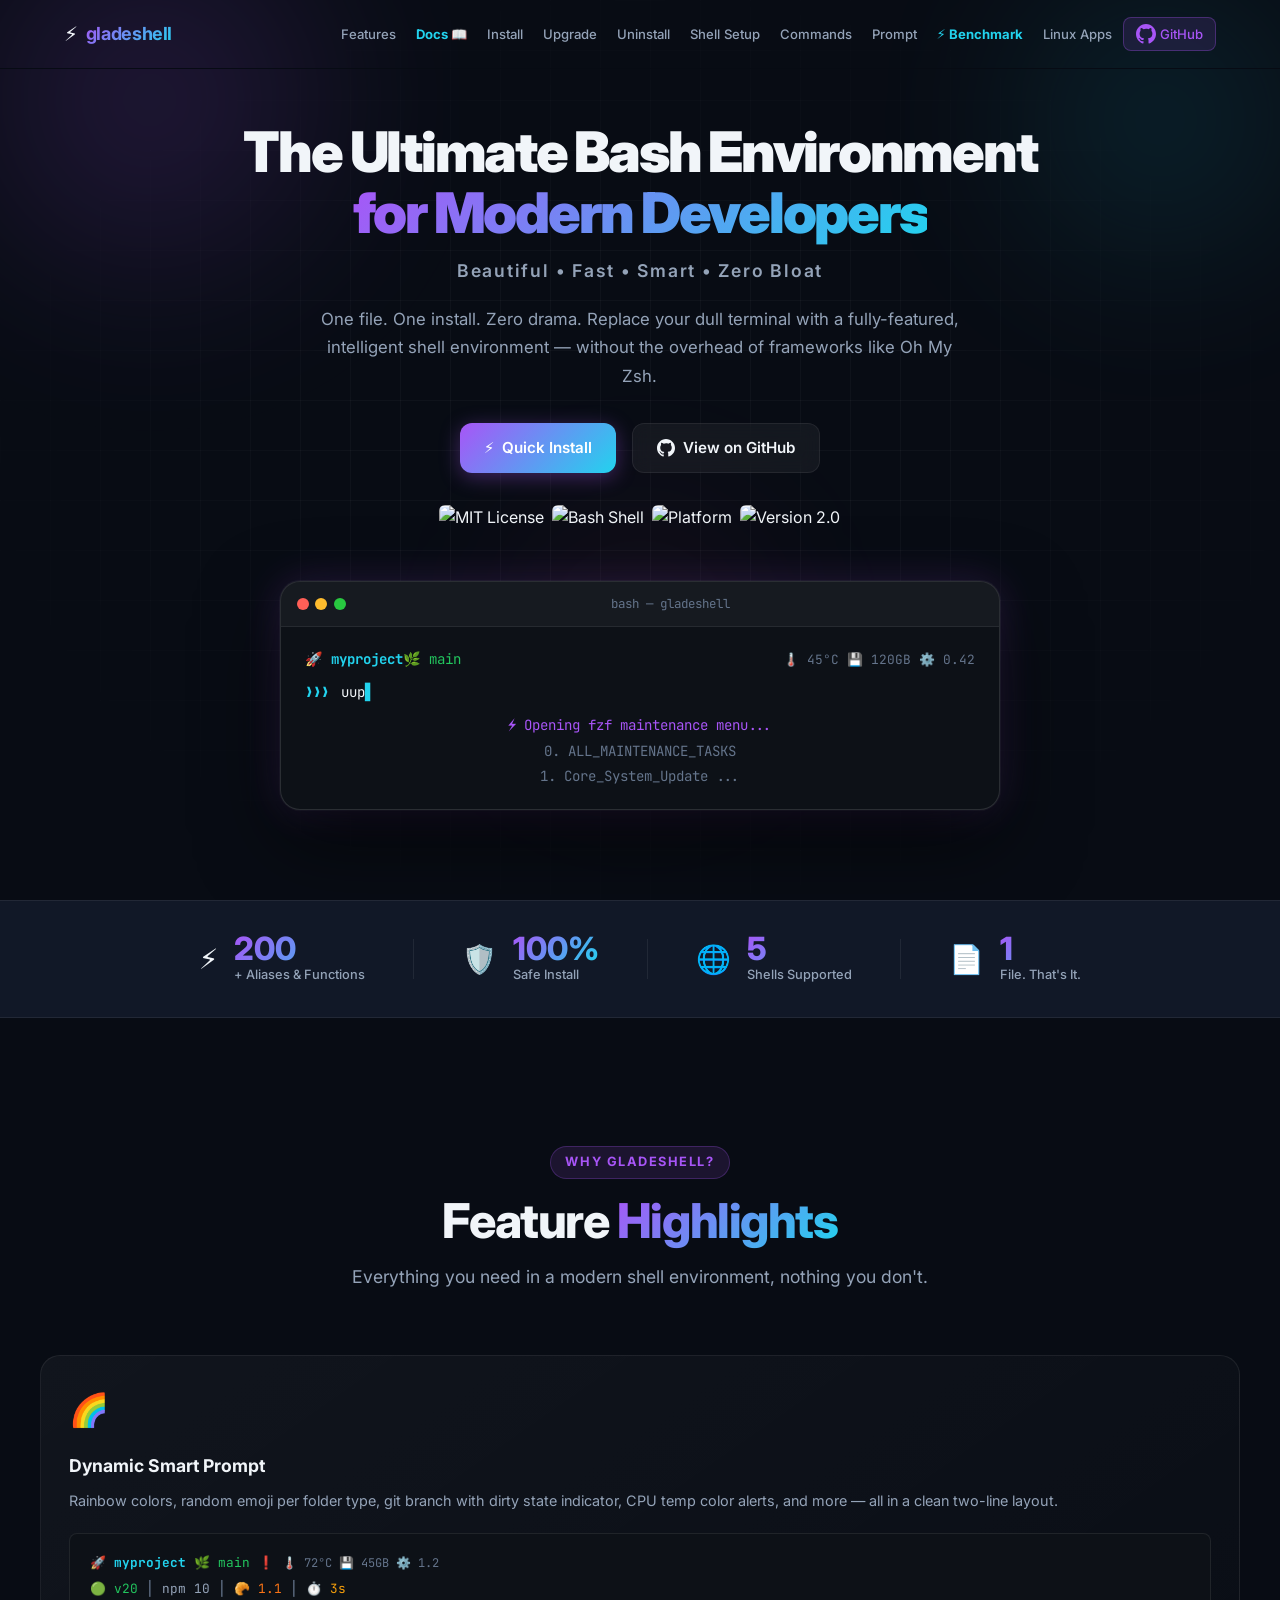
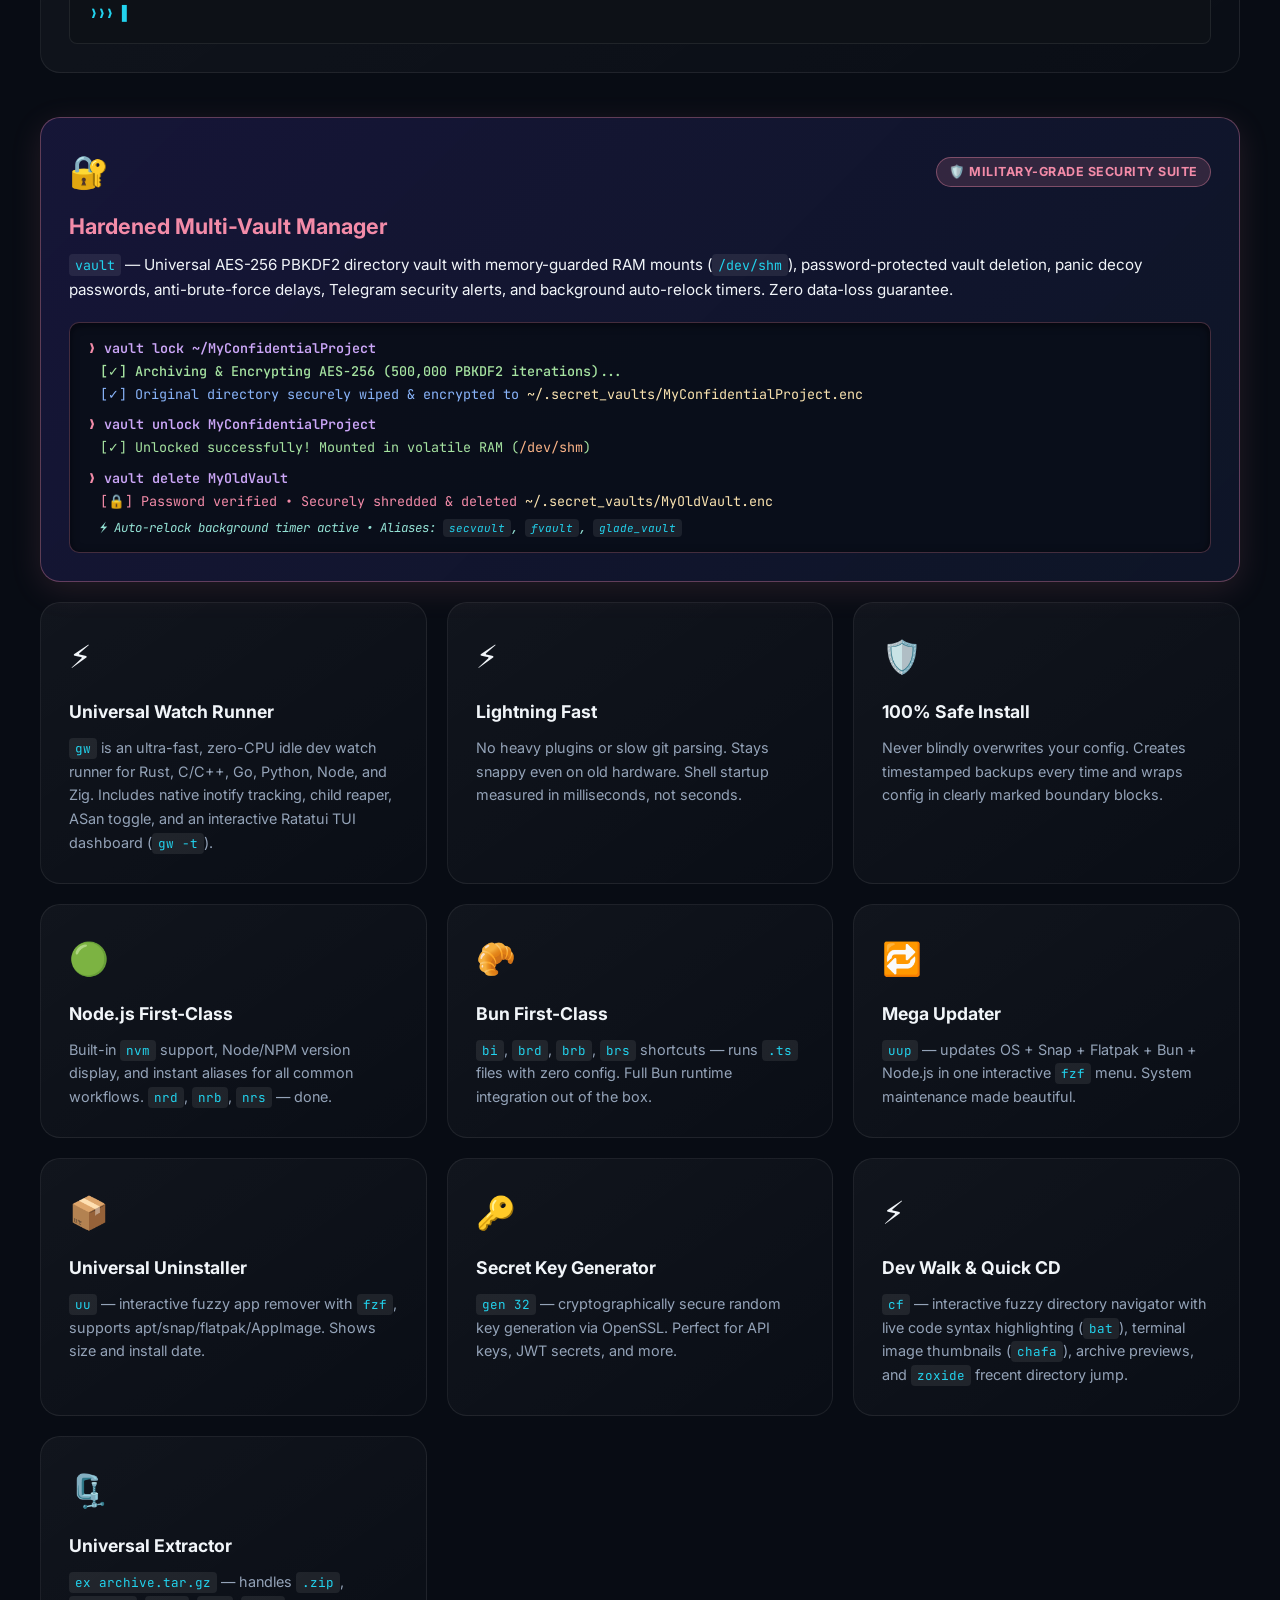
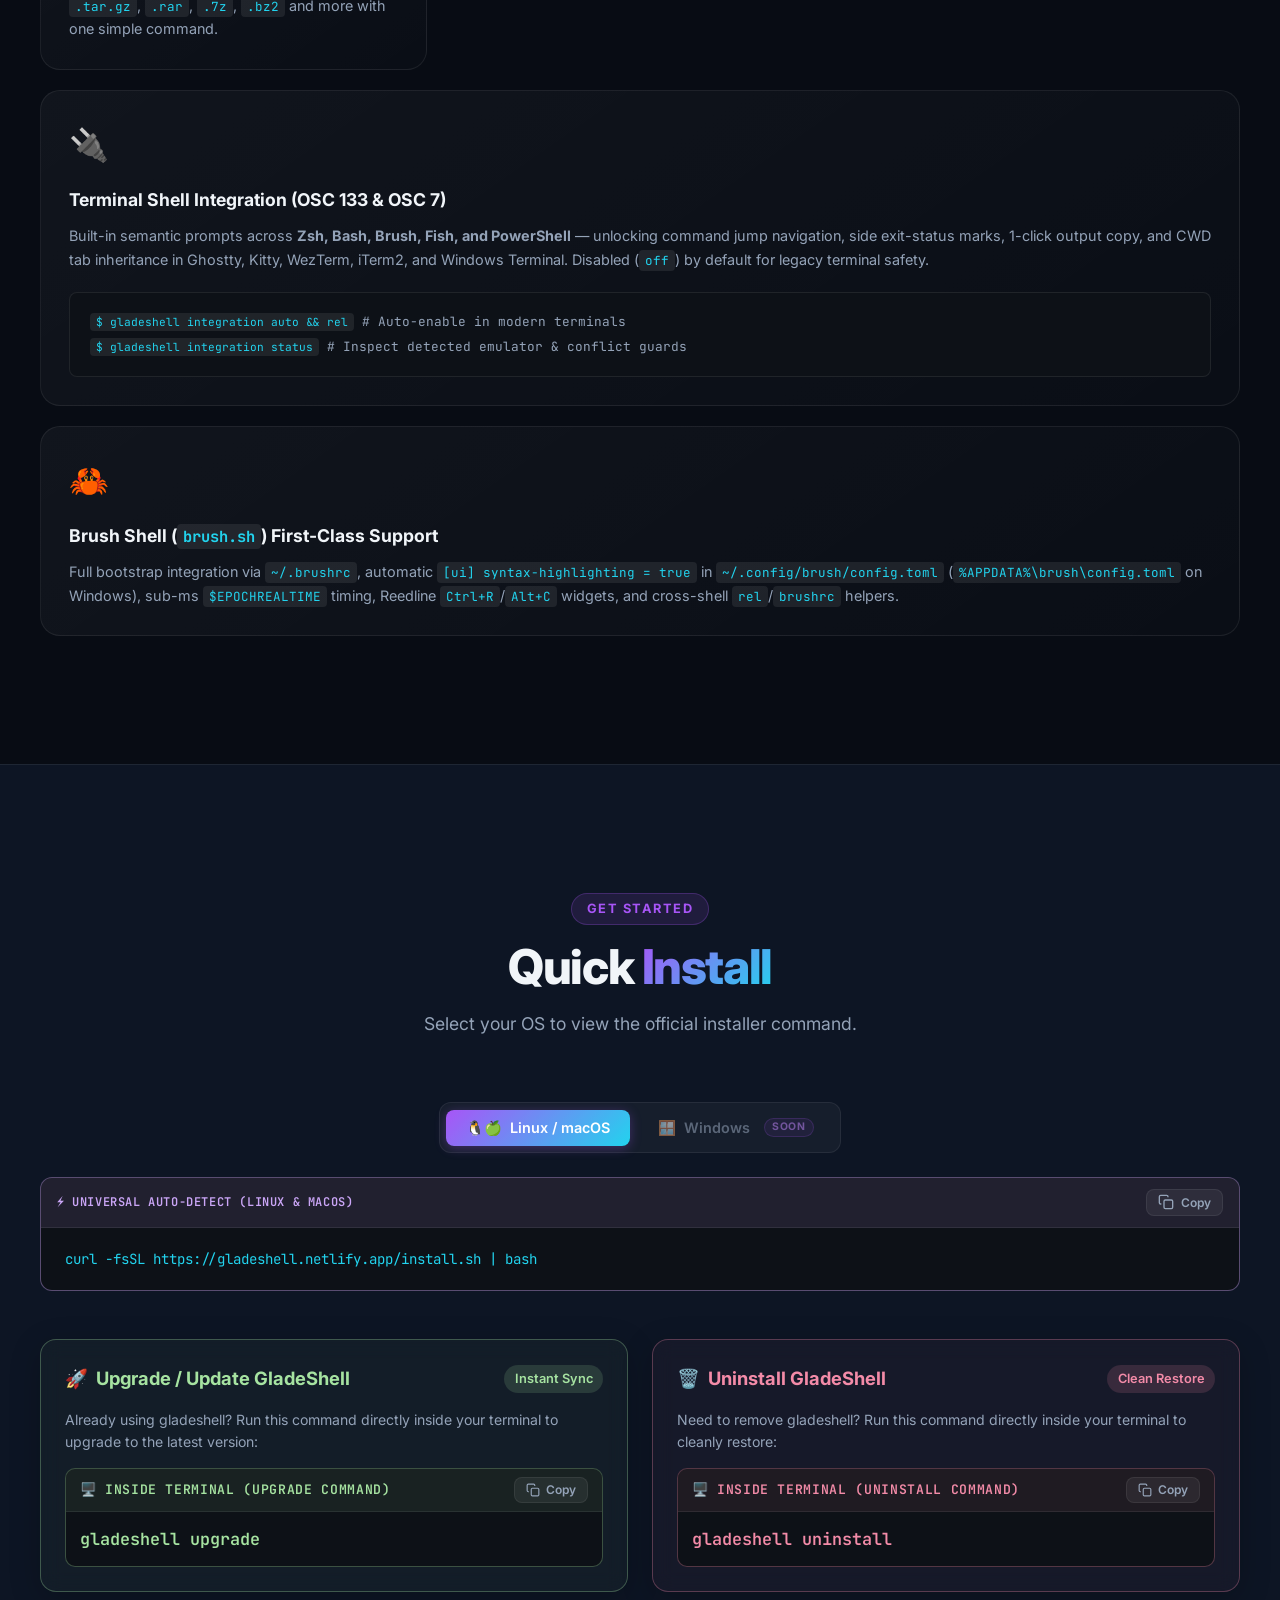
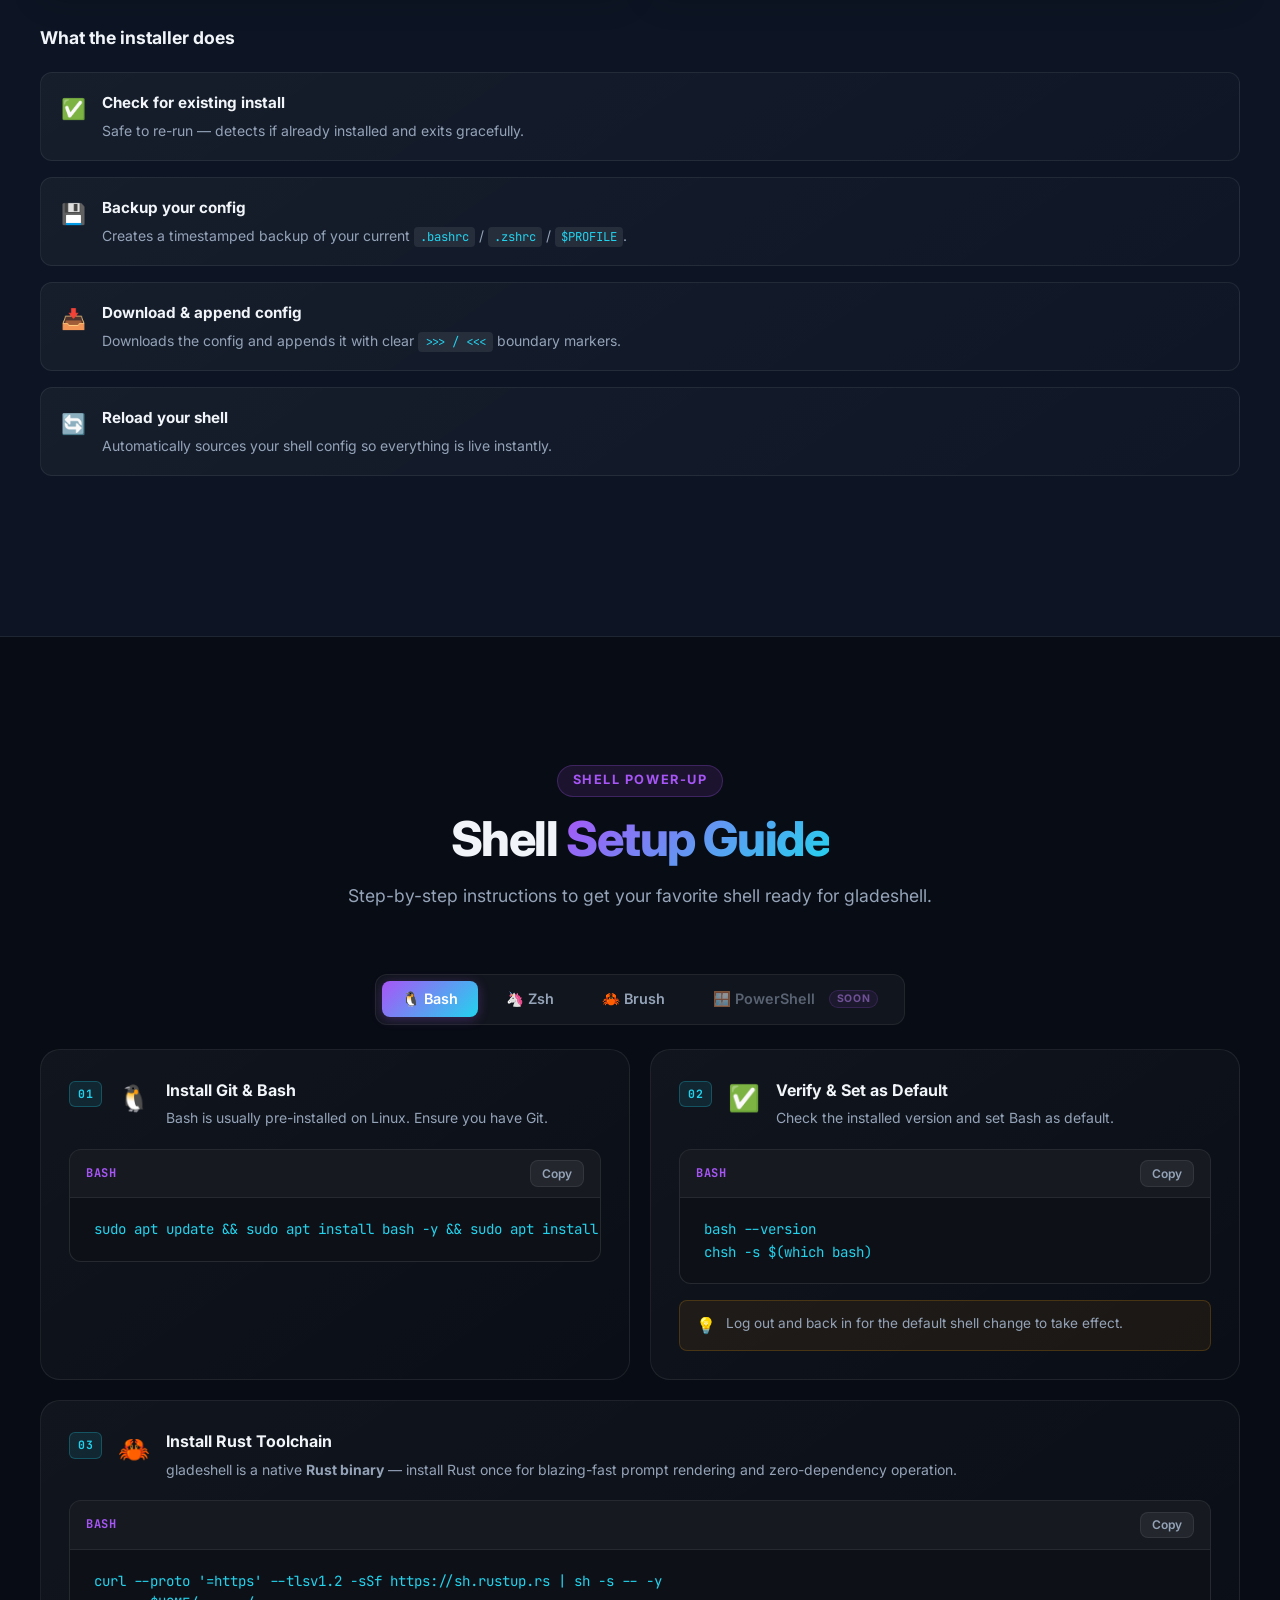
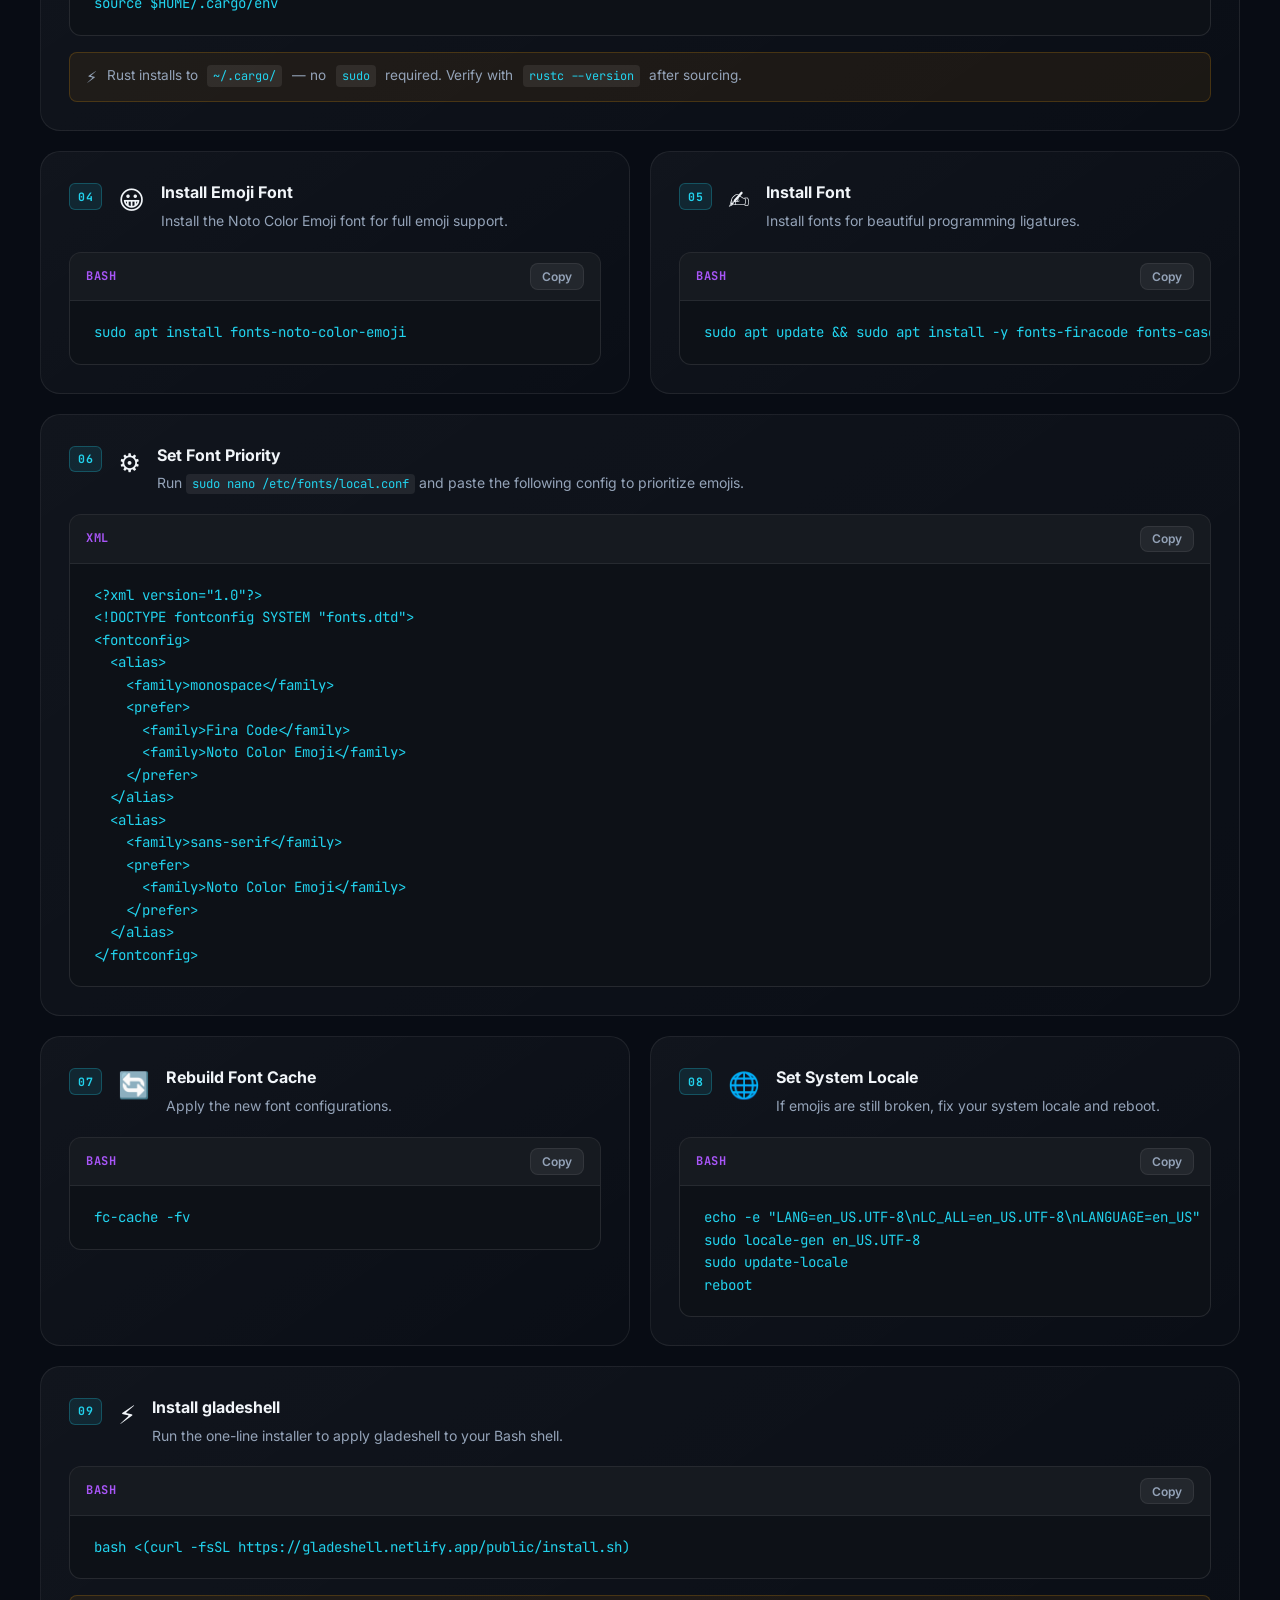
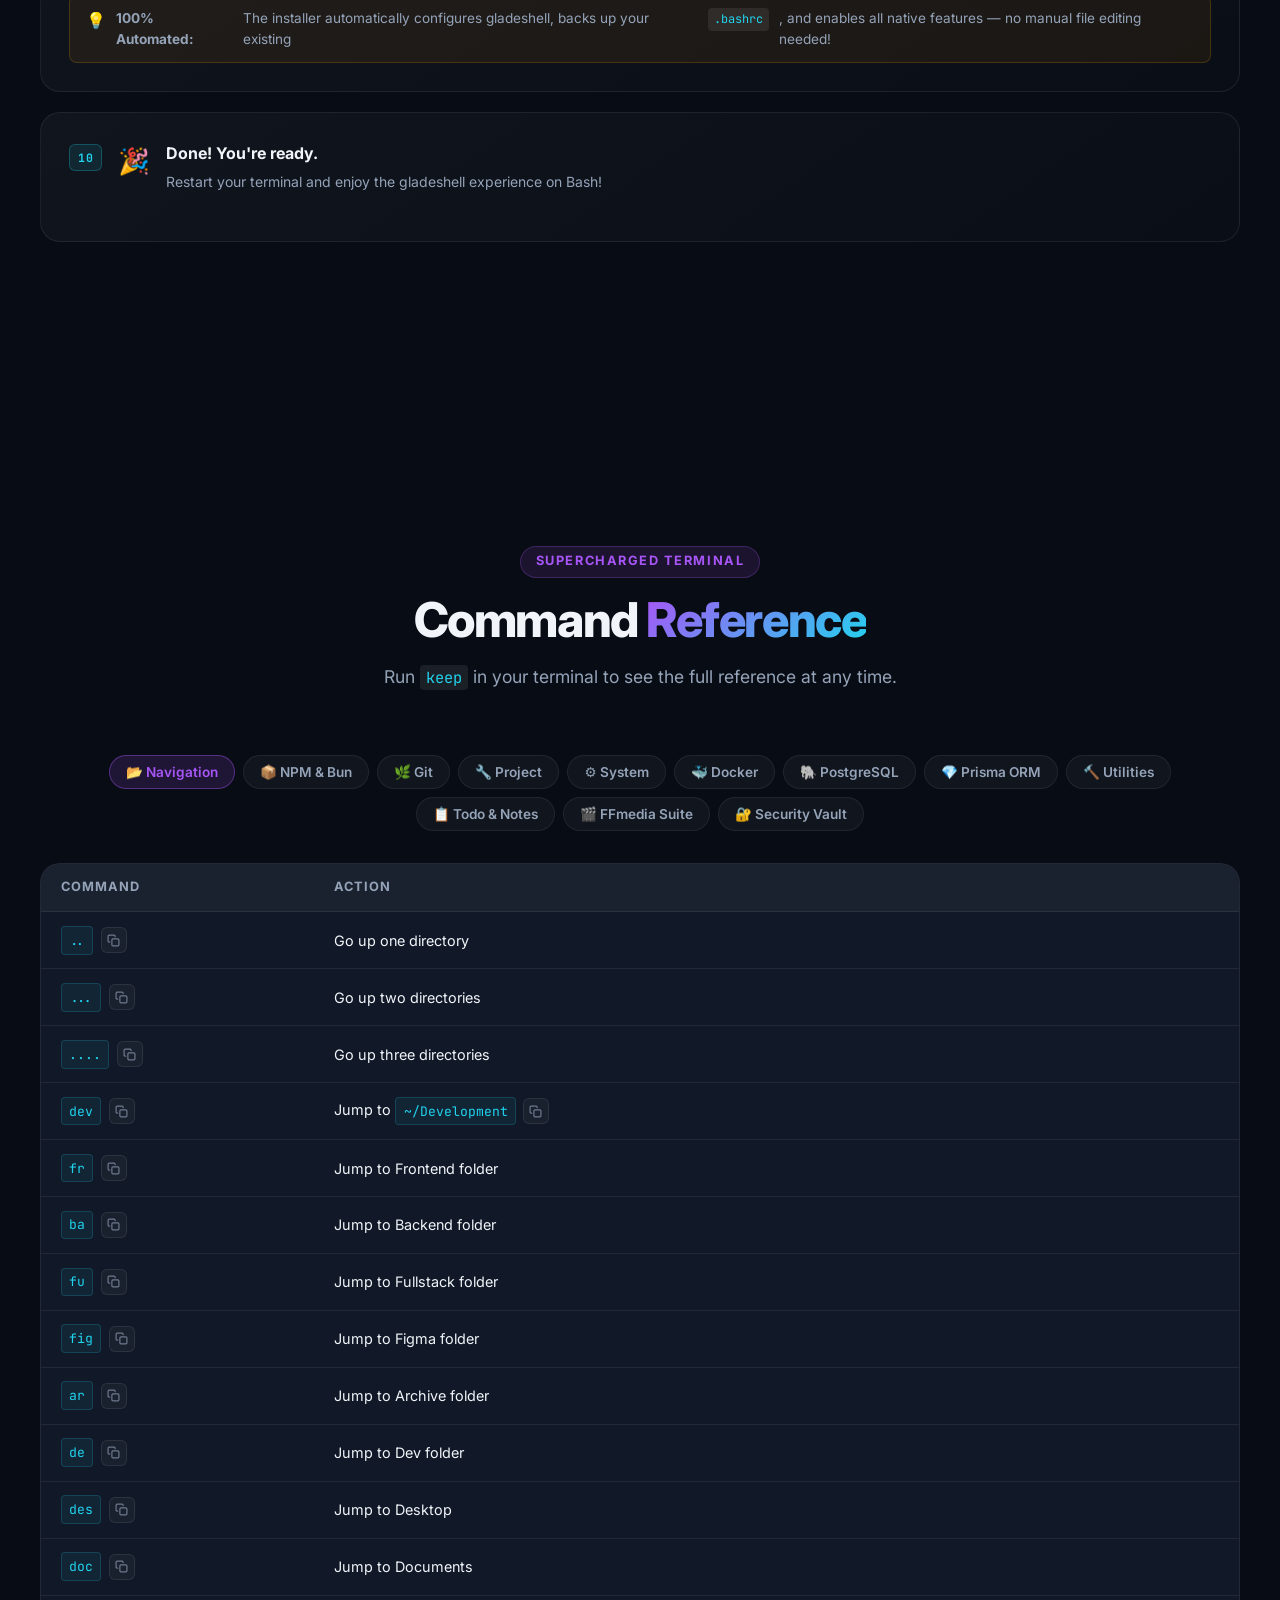
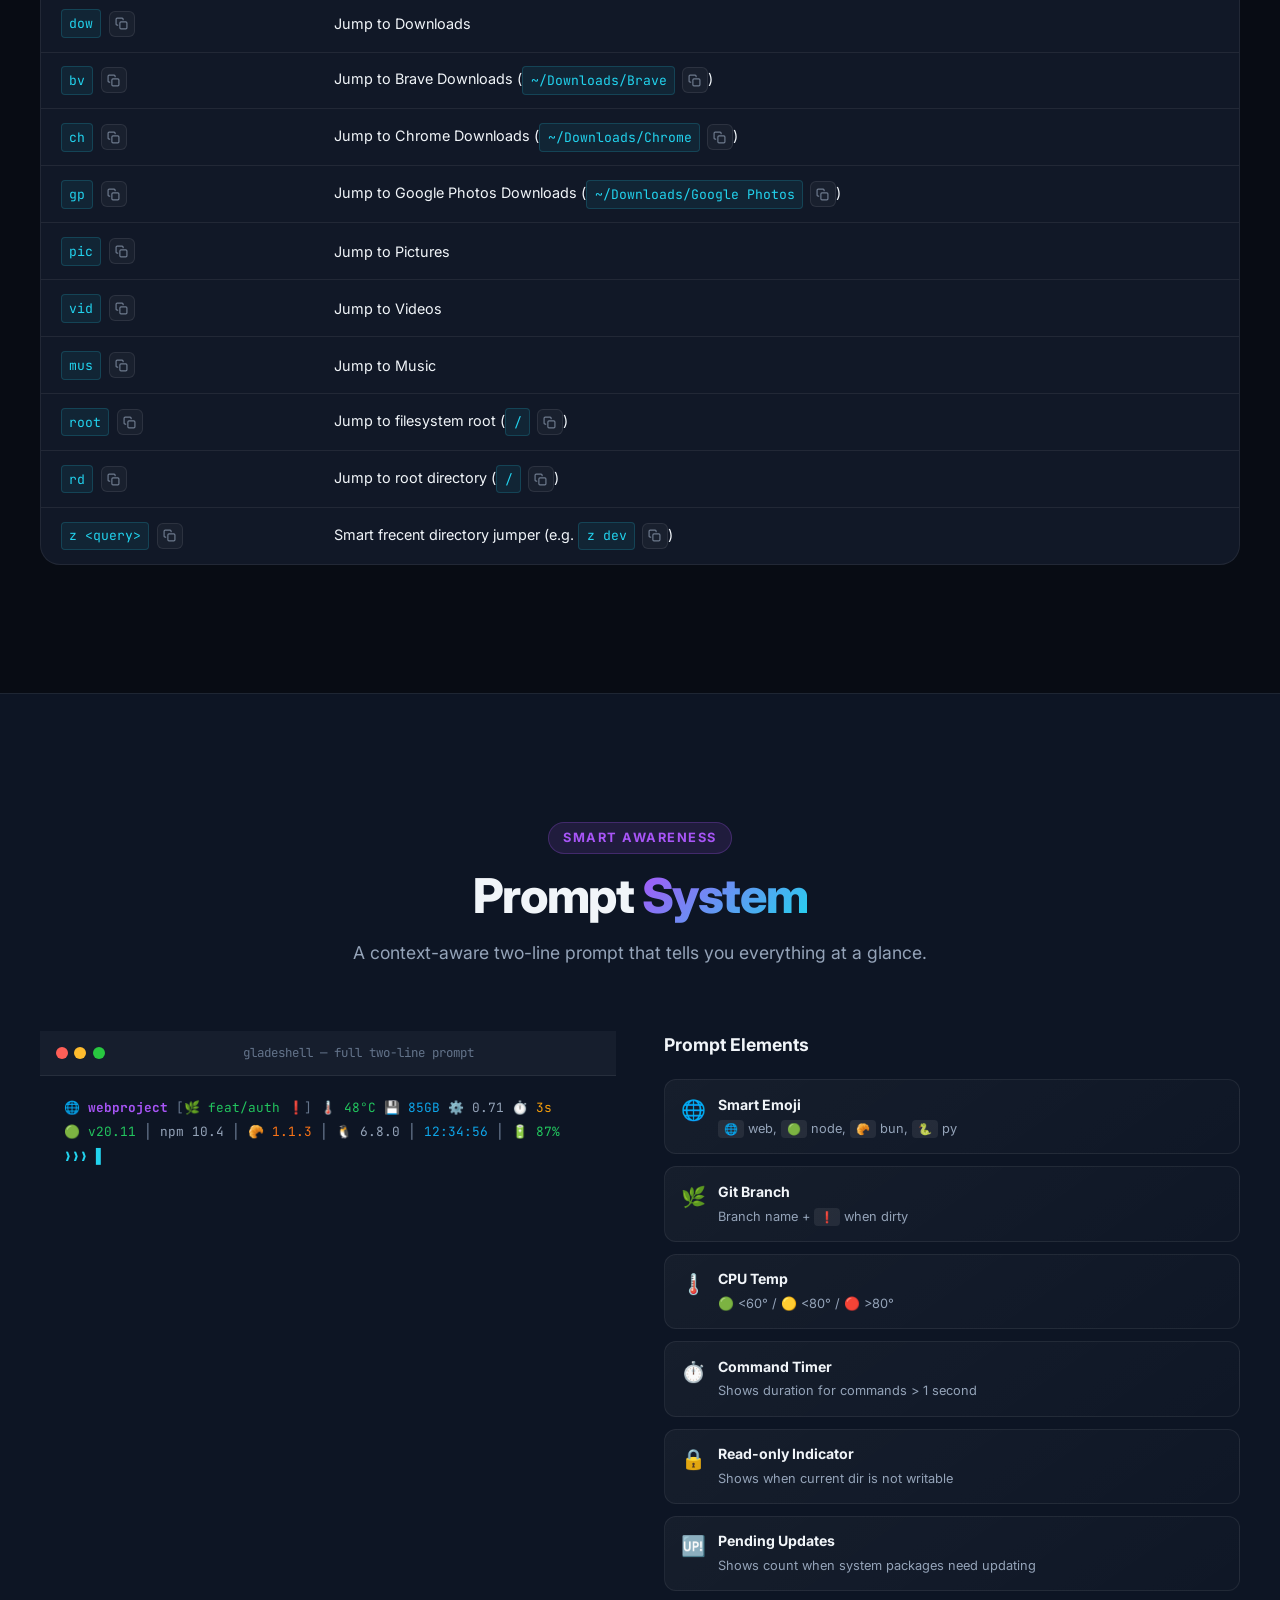
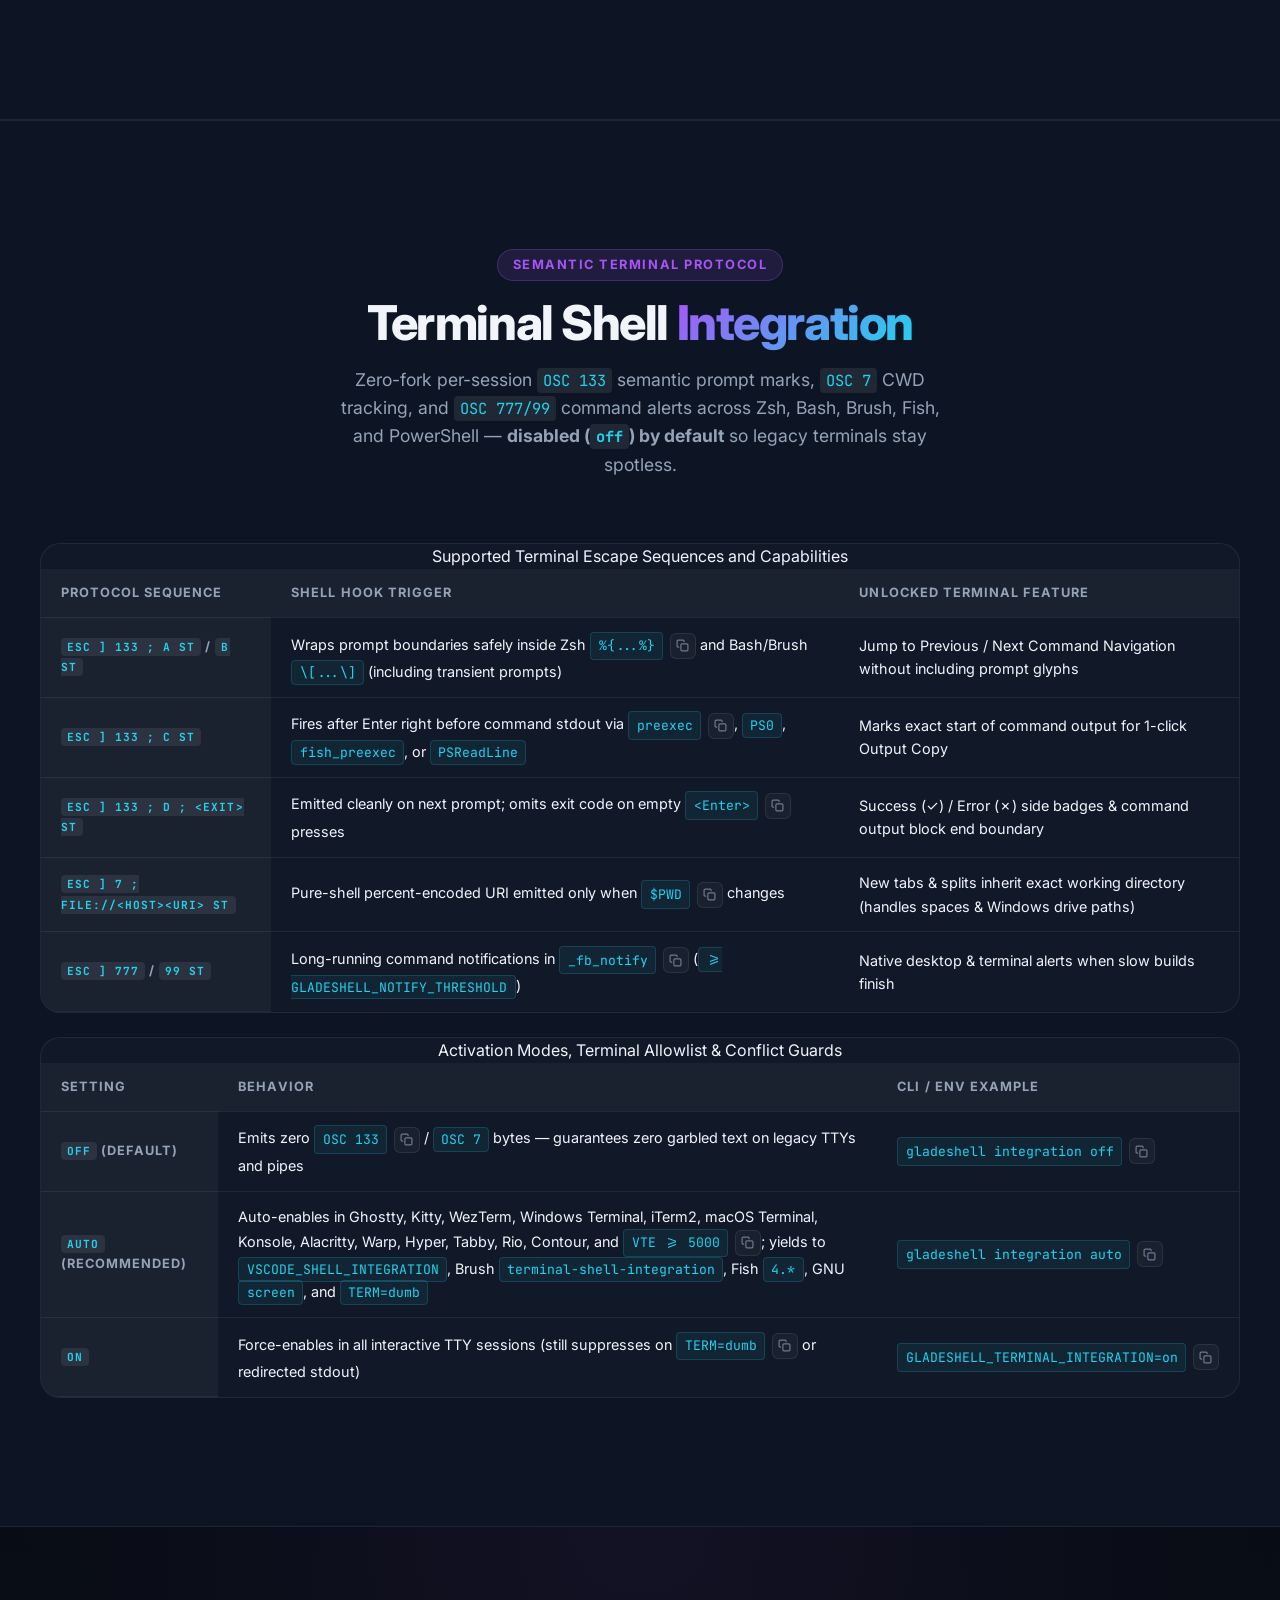
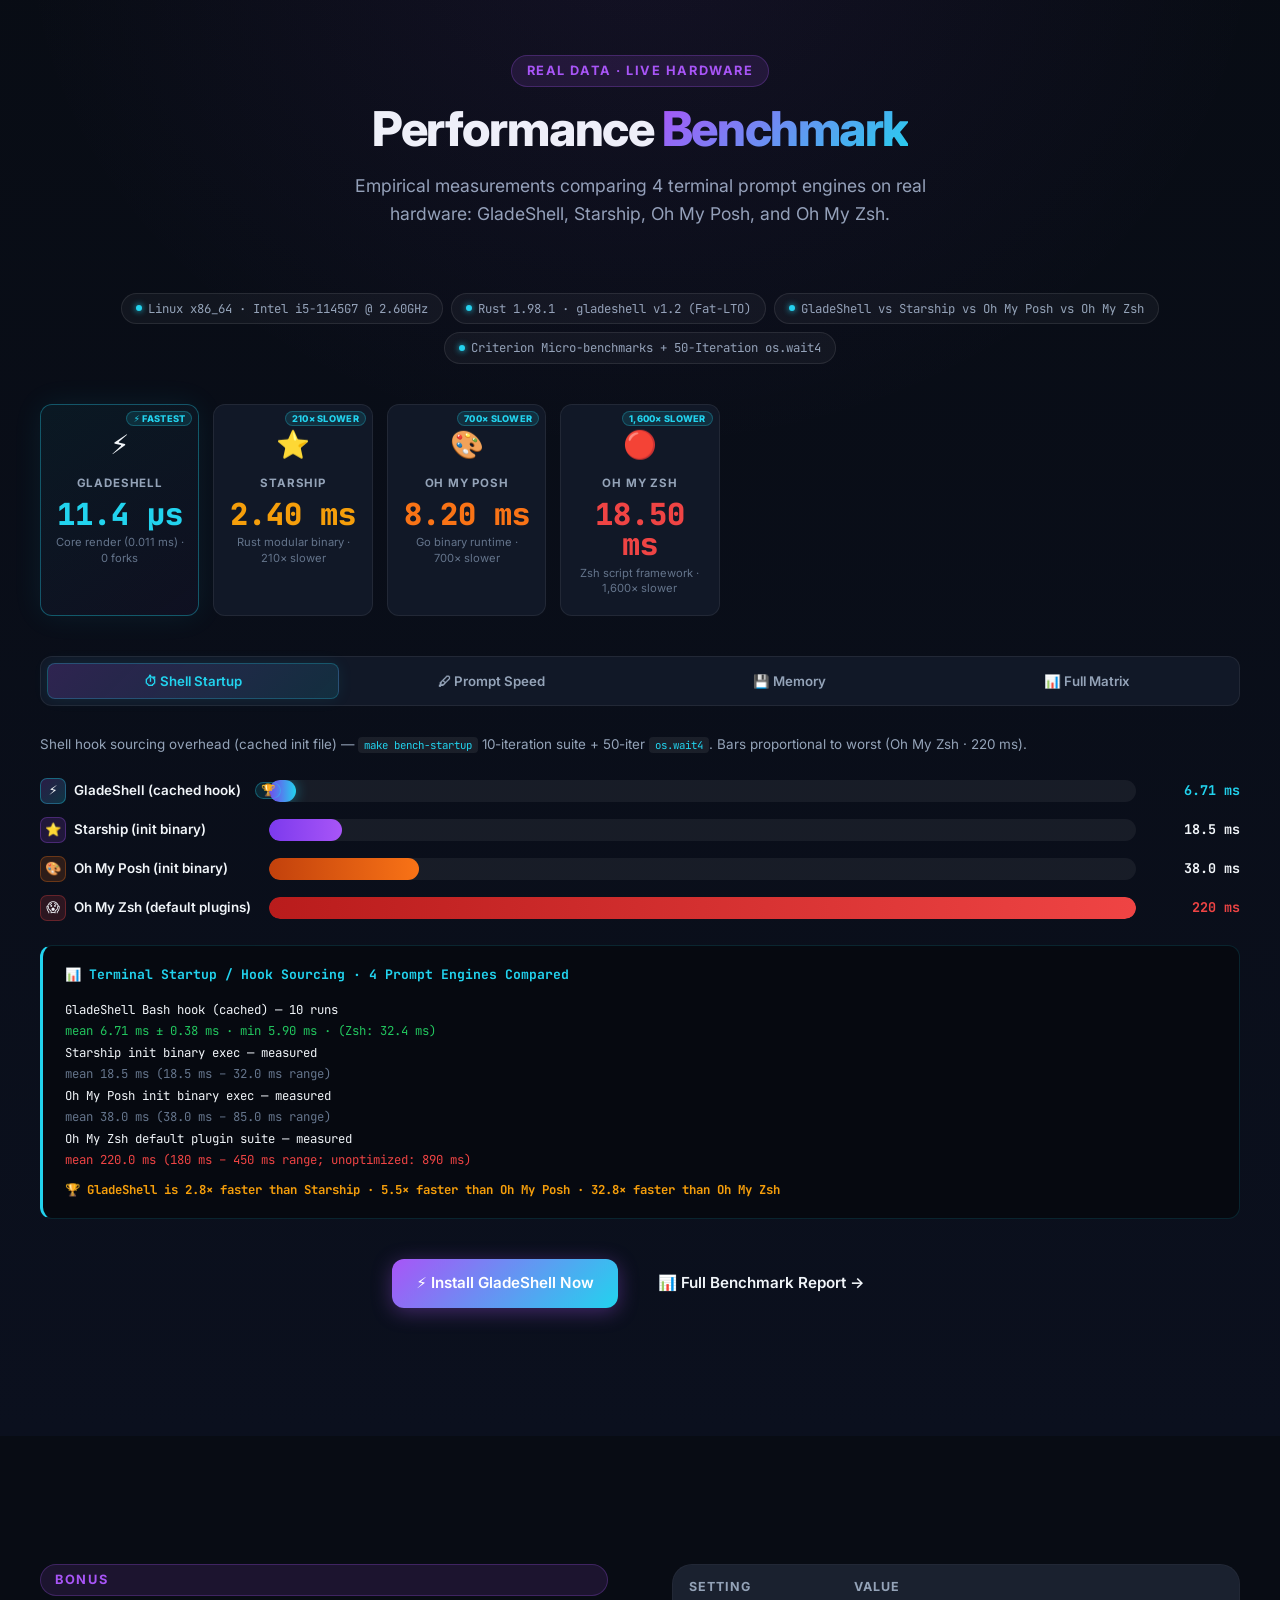
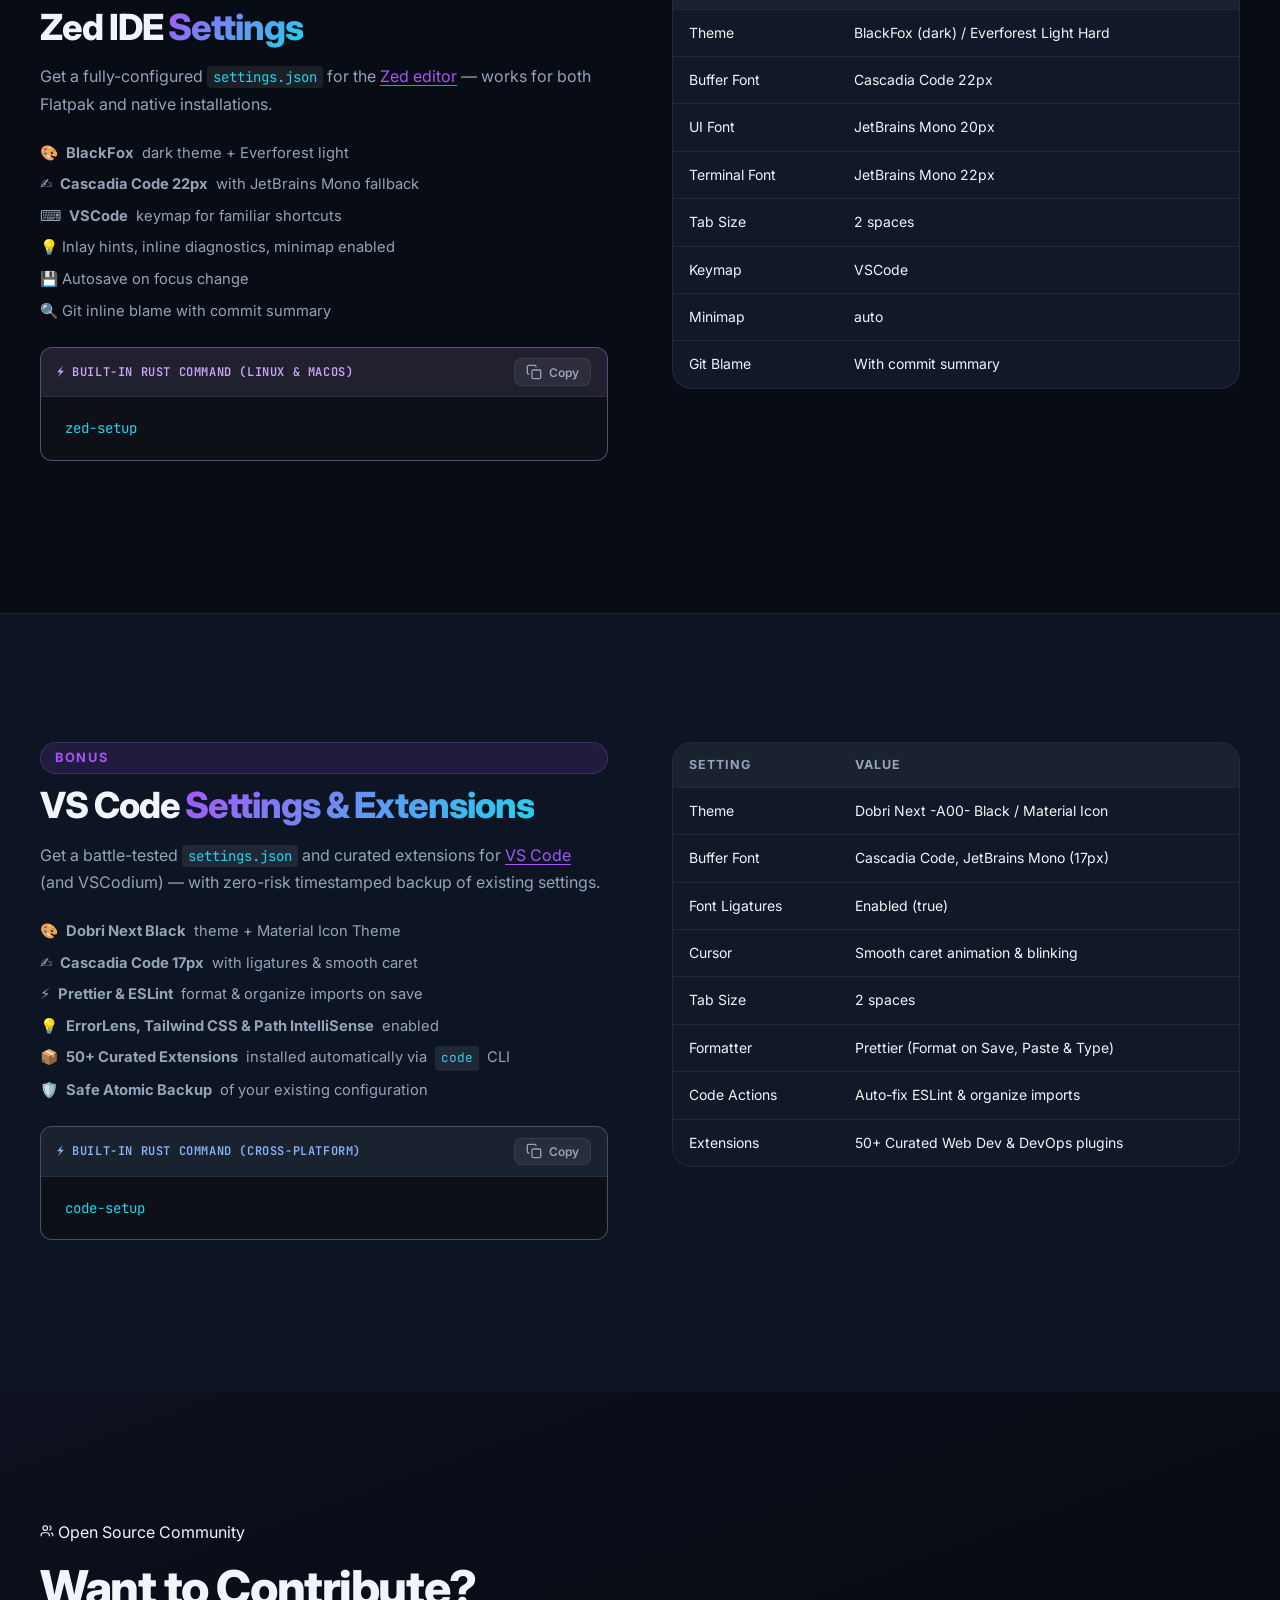
==== commit eff0cc66: "feat(integration): add terminal shell integration (OSC 133/7/777) and update docs - Add core::shell_" ====
--- a/docs/index.html
+++ b/docs/index.html
@@ -5,14 +5,14 @@
     <meta name="viewport" content="width=device-width, initial-scale=1.0" />
 
     <!-- Primary Meta Tags -->
-    <title>gladeshell — Fast, Intelligent Bash, Zsh &amp; PowerShell Shell Setup</title>
+    <title>gladeshell — Fast, Intelligent Bash, Brush, Zsh, Fish &amp; PowerShell Setup</title>
     <meta
       name="title"
-      content="gladeshell — Fast, Intelligent Bash, Zsh &amp; PowerShell Shell Setup"
+      content="gladeshell — Fast, Intelligent Bash, Brush, Zsh, Fish &amp; PowerShell Setup"
     />
     <meta
       name="description"
-      content="gladeshell is a production-ready, opinionated Bash, Zsh, and PowerShell environment designed for modern web developers. Zero bloat, instant git status, custom themes, and smart dev aliases."
+      content="gladeshell is a production-ready Pure Rust shell environment for Bash, Brush, Zsh, Fish, and PowerShell — featuring OSC 133/7 terminal shell integration, 55 prompt themes, Ratatui TUIs, and smart dev aliases."
     />
     <meta
       name="keywords"
@@ -197,6 +197,7 @@
           <a href="#shell-setup">Shell Setup</a>
           <a href="#commands">Commands</a>
           <a href="#prompt">Prompt</a>
+          <a href="#terminal-integration">Shell Integration</a>
           <a href="#benchmark" style="color: var(--clr-cyan); font-weight: 700">⚡ Benchmark</a>
           <a href="linux-setup.html">Linux Apps</a>
           <a href="contribute.html" style="color: var(--clr-purple); font-weight: 700"
@@ -375,7 +376,7 @@
           <div class="stat-item">
             <span class="stat-icon">🌐</span>
             <div>
-              <div class="stat-num">3</div>
+              <div class="stat-num">5</div>
               <div class="stat-label">Shells Supported</div>
             </div>
           </div>
@@ -632,6 +633,34 @@
                 <code>ex archive.tar.gz</code> — handles <code>.zip</code>, <code>.tar.gz</code>,
                 <code>.rar</code>, <code>.7z</code>, <code>.bz2</code> and more with one simple
                 command.
+              </p>
+            </article>
+
+            <article class="feature-card feature-card--wide" id="feat-terminal-integration">
+              <div class="feature-icon">🔌</div>
+              <h3>Terminal Shell Integration (OSC 133 &amp; OSC 7)</h3>
+              <p>
+                Built-in semantic prompts across <strong>Zsh, Bash, Brush, Fish, and PowerShell</strong>
+                — unlocking command jump navigation, side exit-status marks, 1-click output copy,
+                and CWD tab inheritance in Ghostty, Kitty, WezTerm, iTerm2, and Windows Terminal.
+                Disabled (<code>off</code>) by default for legacy terminal safety.
+              </p>
+              <div class="feature-prompt-demo" aria-label="Terminal shell integration CLI demo">
+                <div class="fp-line"><code>$ gladeshell integration auto &amp;&amp; rel</code> <span style="color: #94a3b8;"># Auto-enable in modern terminals</span></div>
+                <div class="fp-line"><code>$ gladeshell integration status</code> <span style="color: #94a3b8;"># Inspect detected emulator &amp; conflict guards</span></div>
+              </div>
+            </article>
+
+            <article class="feature-card feature-card--wide" id="feat-brush">
+              <div class="feature-icon">🦀</div>
+              <h3>Brush Shell (<code>brush.sh</code>) First-Class Support</h3>
+              <p>
+                Full bootstrap integration via <code>~/.brushrc</code>, automatic
+                <code>[ui] syntax-highlighting = true</code> in
+                <code>~/.config/brush/config.toml</code> (<code>%APPDATA%\brush\config.toml</code>
+                on Windows), sub-ms <code>$EPOCHREALTIME</code> timing, Reedline
+                <code>Ctrl+R</code>/<code>Alt+C</code> widgets, and cross-shell
+                <code>rel</code>/<code>brushrc</code> helpers.
               </p>
             </article>
           </div>
@@ -1039,6 +1068,8 @@
 
           <div class="setup-tabs" role="tablist" aria-label="Shell setup selection">
             <button
+              type="button"
+              id="setup-tab-btn-bash"
               class="setup-tab-btn active"
               role="tab"
               aria-selected="true"
@@ -1048,6 +1079,8 @@
               🐧 Bash
             </button>
             <button
+              type="button"
+              id="setup-tab-btn-zsh"
               class="setup-tab-btn"
               role="tab"
               aria-selected="false"
@@ -1057,6 +1090,19 @@
               🦄 Zsh
             </button>
             <button
+              type="button"
+              id="setup-tab-btn-brush"
+              class="setup-tab-btn"
+              role="tab"
+              aria-selected="false"
+              aria-controls="setup-tab-brush"
+              data-setup-tab="brush"
+            >
+              🦀 Brush
+            </button>
+            <button
+              type="button"
+              id="setup-tab-btn-ps"
               class="setup-tab-btn"
               role="tab"
               aria-selected="false"
@@ -1713,6 +1759,74 @@
                     <div>
                       <h3>Done! You're ready.</h3>
                       <p>Restart PowerShell and enjoy the gladeshell experience!</p>
+                    </div>
+                  </div>
+                </div>
+              </div>
+            </div>
+
+            <!-- Brush Setup -->
+            <div
+              class="setup-tab-panel"
+              role="tabpanel"
+              id="setup-tab-brush"
+              aria-labelledby="setup-tab-btn-brush"
+              hidden
+            >
+              <div class="zsh-setup-grid">
+                <div class="zsh-step-card">
+                  <div class="zsh-step-header">
+                    <div class="zsh-step-num">01</div>
+                    <div class="zsh-step-icon">🦀</div>
+                    <div>
+                      <h3>Configure Brush Automatically</h3>
+                      <p>Run <code>gladeshell setup</code> (or the installer) to wire <code>~/.brushrc</code> and enable Brush UI syntax highlighting.</p>
+                    </div>
+                  </div>
+                  <div class="code-block">
+                    <div class="code-header">
+                      <span class="code-lang">brush / sh</span>
+                      <button
+                        type="button"
+                        class="copy-btn"
+                        data-copy="gladeshell setup"
+                      >
+                        Copy
+                      </button>
+                    </div>
+                    <pre role="region" aria-label="Brush setup command" tabindex="0"><code>gladeshell setup</code></pre>
+                  </div>
+                </div>
+
+                <div class="zsh-step-card">
+                  <div class="zsh-step-header">
+                    <div class="zsh-step-num">02</div>
+                    <div class="zsh-step-icon">🎨</div>
+                    <div>
+                      <h3>Auto UI Syntax Highlighting</h3>
+                      <p>
+                        Safely adds <code>[ui] syntax-highlighting = true</code> inside
+                        <code>~/.config/brush/config.toml</code> (or
+                        <code>%APPDATA%\brush\config.toml</code> on Windows) while respecting your
+                        existing comments and toggles.
+                      </p>
+                    </div>
+                  </div>
+                </div>
+
+                <div class="zsh-step-card zsh-step-card--wide">
+                  <div class="zsh-step-header">
+                    <div class="zsh-step-num">03</div>
+                    <div class="zsh-step-icon">⚡</div>
+                    <div>
+                      <h3>Reload, Edit &amp; Keybindings</h3>
+                      <p>
+                        Use <code>brushrc</code> to edit <code>~/.brushrc</code>, run
+                        <code>rel</code> in any shell to reload cleanly, press <code>Ctrl+R</code>
+                        for fuzzy history (<code>fh</code>) or <code>Alt+C</code> for
+                        <code>cf</code>, and enable <code>gladeshell integration auto</code> if
+                        desired.
+                      </p>
                     </div>
                   </div>
                 </div>
@@ -2196,6 +2310,10 @@
                     <td>Interactive TUI prompt theme picker &amp; switcher with live preview</td>
                   </tr>
                   <tr>
+                    <td><code>gladeshell integration [off|auto|on|status]</code></td>
+                    <td>Manage modern terminal shell integration (<code>OSC 133</code>, <code>OSC 7</code>, <code>OSC 777/99</code>)</td>
+                  </tr>
+                  <tr>
                     <td><code>pcinfo</code></td>
                     <td>Advanced system hardware diagnostics &amp; live sensors profiler TUI</td>
                   </tr>
@@ -2245,7 +2363,11 @@
                   </tr>
                   <tr>
                     <td><code>rel</code></td>
-                    <td>Reload <code>.bashrc</code> configuration</td>
+                    <td>Reload active shell config (<code>.bashrc</code>, <code>.brushrc</code>, <code>.zshrc</code>, or <code>config.fish</code>)</td>
+                  </tr>
+                  <tr>
+                    <td><code>brushrc</code></td>
+                    <td>Open <code>~/.brushrc</code> in your default editor</td>
                   </tr>
                   <tr>
                     <td><code>myip</code></td>
@@ -3498,6 +3620,98 @@
                 </div>
               </div>
             </div>
+          </div>
+        </div>
+      </section>
+
+      <!-- Terminal Shell Integration Section -->
+      <section
+        id="terminal-integration"
+        class="section prompt-section"
+        aria-labelledby="ti-heading"
+      >
+        <div class="section-inner">
+          <div class="section-header">
+            <span class="section-eyebrow">Semantic Terminal Protocol</span>
+            <h2 id="ti-heading" class="section-title">
+              Terminal Shell <span class="gradient-text">Integration</span>
+            </h2>
+            <p class="section-desc">
+              Zero-fork per-session <code>OSC 133</code> semantic prompt marks,
+              <code>OSC 7</code> CWD tracking, and <code>OSC 777/99</code> command alerts across
+              Zsh, Bash, Brush, Fish, and PowerShell — <strong>disabled (<code>off</code>) by default</strong>
+              so legacy terminals stay spotless.
+            </p>
+          </div>
+
+          <div class="cmd-table-wrapper" tabindex="0" role="region" aria-labelledby="ti-protocol-caption">
+            <table class="cmd-table">
+              <caption id="ti-protocol-caption">Supported Terminal Escape Sequences and Capabilities</caption>
+              <thead>
+                <tr>
+                  <th scope="col">Protocol Sequence</th>
+                  <th scope="col">Shell Hook Trigger</th>
+                  <th scope="col">Unlocked Terminal Feature</th>
+                </tr>
+              </thead>
+              <tbody>
+                <tr>
+                  <th scope="row"><code>ESC ] 133 ; A ST</code> / <code>B ST</code></th>
+                  <td>Wraps prompt boundaries safely inside Zsh <code>%{...%}</code> and Bash/Brush <code>\[...\]</code> (including transient prompts)</td>
+                  <td>Jump to Previous / Next Command Navigation without including prompt glyphs</td>
+                </tr>
+                <tr>
+                  <th scope="row"><code>ESC ] 133 ; C ST</code></th>
+                  <td>Fires after Enter right before command stdout via <code>preexec</code>, <code>PS0</code>, <code>fish_preexec</code>, or <code>PSReadLine</code></td>
+                  <td>Marks exact start of command output for 1-click Output Copy</td>
+                </tr>
+                <tr>
+                  <th scope="row"><code>ESC ] 133 ; D ; &lt;exit&gt; ST</code></th>
+                  <td>Emitted cleanly on next prompt; omits exit code on empty <code>&lt;Enter&gt;</code> presses</td>
+                  <td>Success (✓) / Error (✗) side badges &amp; command output block end boundary</td>
+                </tr>
+                <tr>
+                  <th scope="row"><code>ESC ] 7 ; file://&lt;host&gt;&lt;uri&gt; ST</code></th>
+                  <td>Pure-shell percent-encoded URI emitted only when <code>$PWD</code> changes</td>
+                  <td>New tabs &amp; splits inherit exact working directory (handles spaces &amp; Windows drive paths)</td>
+                </tr>
+                <tr>
+                  <th scope="row"><code>ESC ] 777</code> / <code>99 ST</code></th>
+                  <td>Long-running command notifications in <code>_fb_notify</code> (<code>&gt;= GLADESHELL_NOTIFY_THRESHOLD</code>)</td>
+                  <td>Native desktop &amp; terminal alerts when slow builds finish</td>
+                </tr>
+              </tbody>
+            </table>
+          </div>
+
+          <div class="cmd-table-wrapper" style="margin-top: 1.5rem" tabindex="0" role="region" aria-labelledby="ti-modes-caption">
+            <table class="cmd-table">
+              <caption id="ti-modes-caption">Activation Modes, Terminal Allowlist &amp; Conflict Guards</caption>
+              <thead>
+                <tr>
+                  <th scope="col">Setting</th>
+                  <th scope="col">Behavior</th>
+                  <th scope="col">CLI / Env Example</th>
+                </tr>
+              </thead>
+              <tbody>
+                <tr>
+                  <th scope="row"><code>off</code> (Default)</th>
+                  <td>Emits zero <code>OSC 133</code> / <code>OSC 7</code> bytes — guarantees zero garbled text on legacy TTYs and pipes</td>
+                  <td><code>gladeshell integration off</code></td>
+                </tr>
+                <tr>
+                  <th scope="row"><code>auto</code> (Recommended)</th>
+                  <td>Auto-enables in Ghostty, Kitty, WezTerm, Windows Terminal, iTerm2, macOS Terminal, Konsole, Alacritty, Warp, Hyper, Tabby, Rio, Contour, and <code>VTE &gt;= 5000</code>; yields to <code>VSCODE_SHELL_INTEGRATION</code>, Brush <code>terminal-shell-integration</code>, Fish <code>4.*</code>, GNU <code>screen</code>, and <code>TERM=dumb</code></td>
+                  <td><code>gladeshell integration auto</code></td>
+                </tr>
+                <tr>
+                  <th scope="row"><code>on</code></th>
+                  <td>Force-enables in all interactive TTY sessions (still suppresses on <code>TERM=dumb</code> or redirected stdout)</td>
+                  <td><code>GLADESHELL_TERMINAL_INTEGRATION=on</code></td>
+                </tr>
+              </tbody>
+            </table>
           </div>
         </div>
       </section>
@@ -3899,7 +4113,7 @@
                   </tr>
                   <tr>
                     <td>Cross-Shell Support</td>
-                    <td class="bh-best">Bash, Zsh, Fish, PowerShell</td>
+                    <td class="bh-best">Bash, Brush, Zsh, Fish, PowerShell</td>
                     <td class="bh-best">Bash, Zsh, Fish, PS, Nu</td>
                     <td class="bh-best">Bash, Zsh, Fish, PS</td>
                     <td class="bh-bad">Zsh only</td>
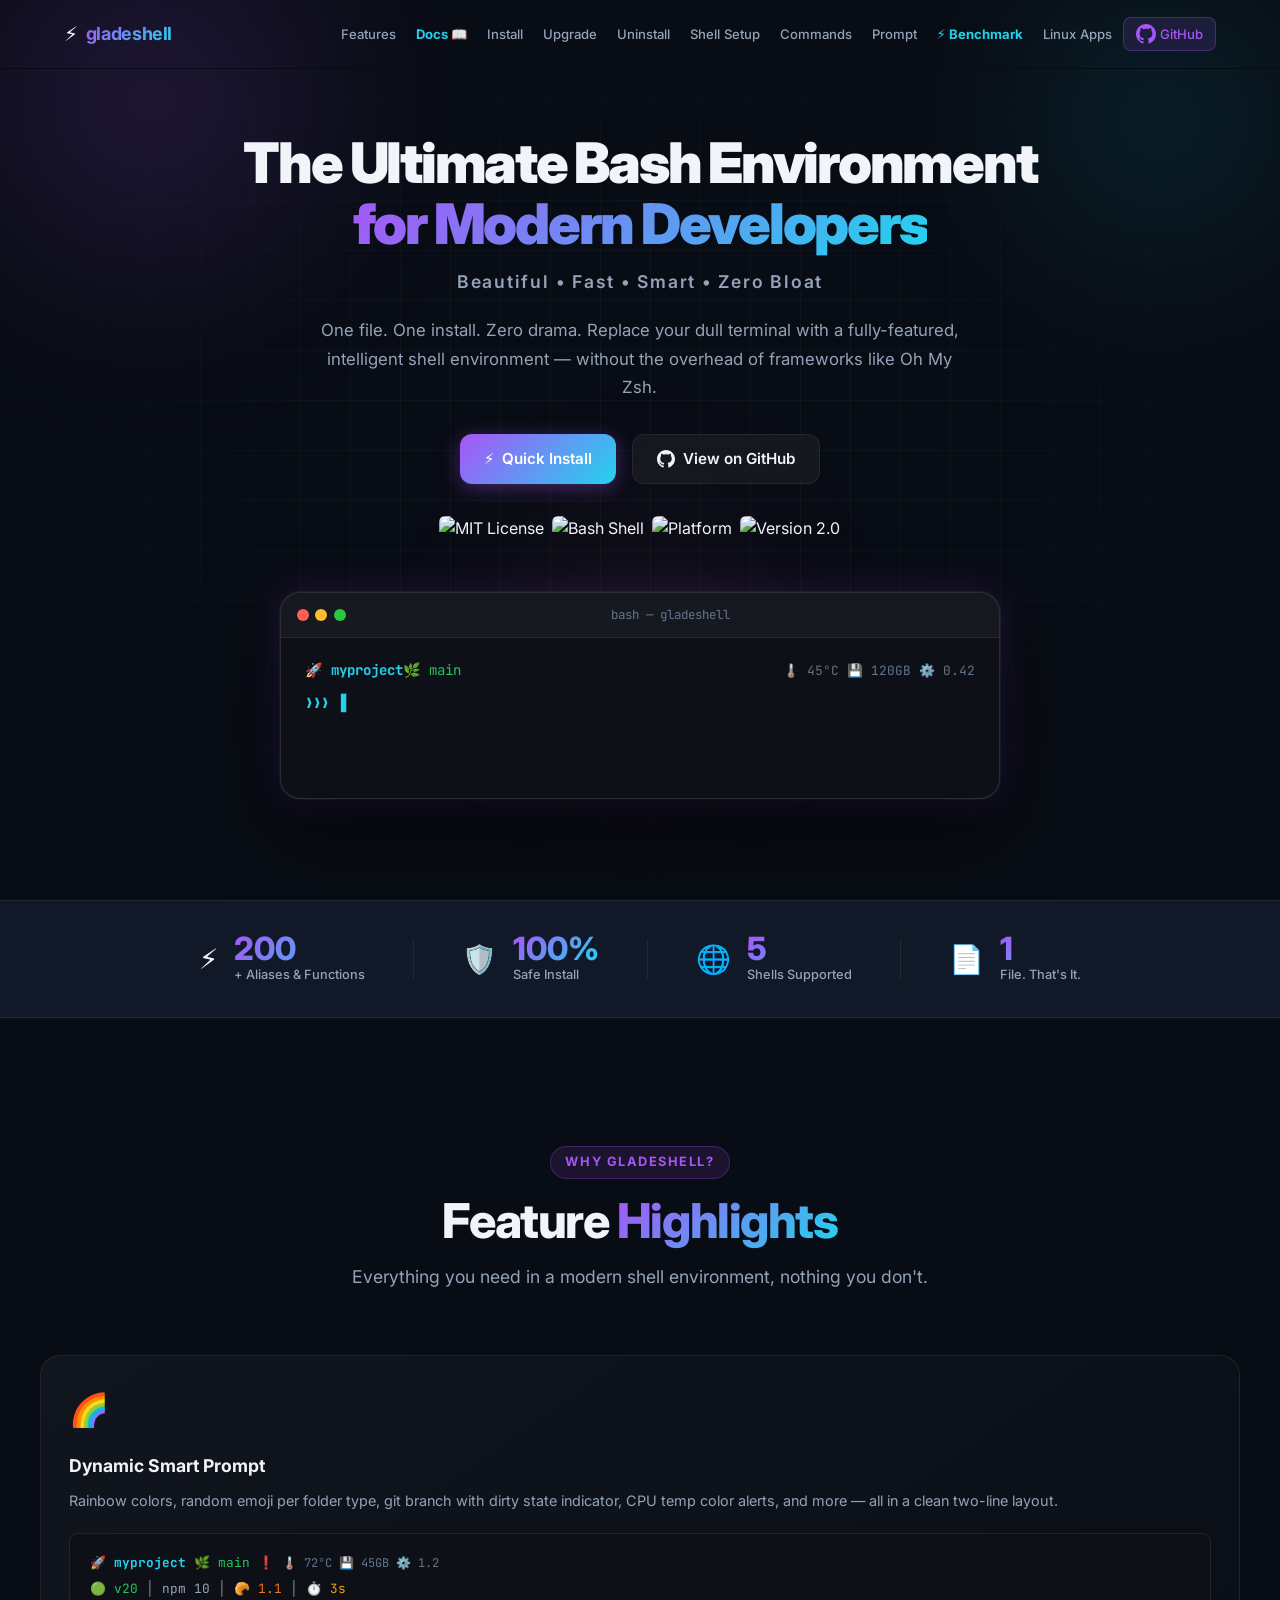
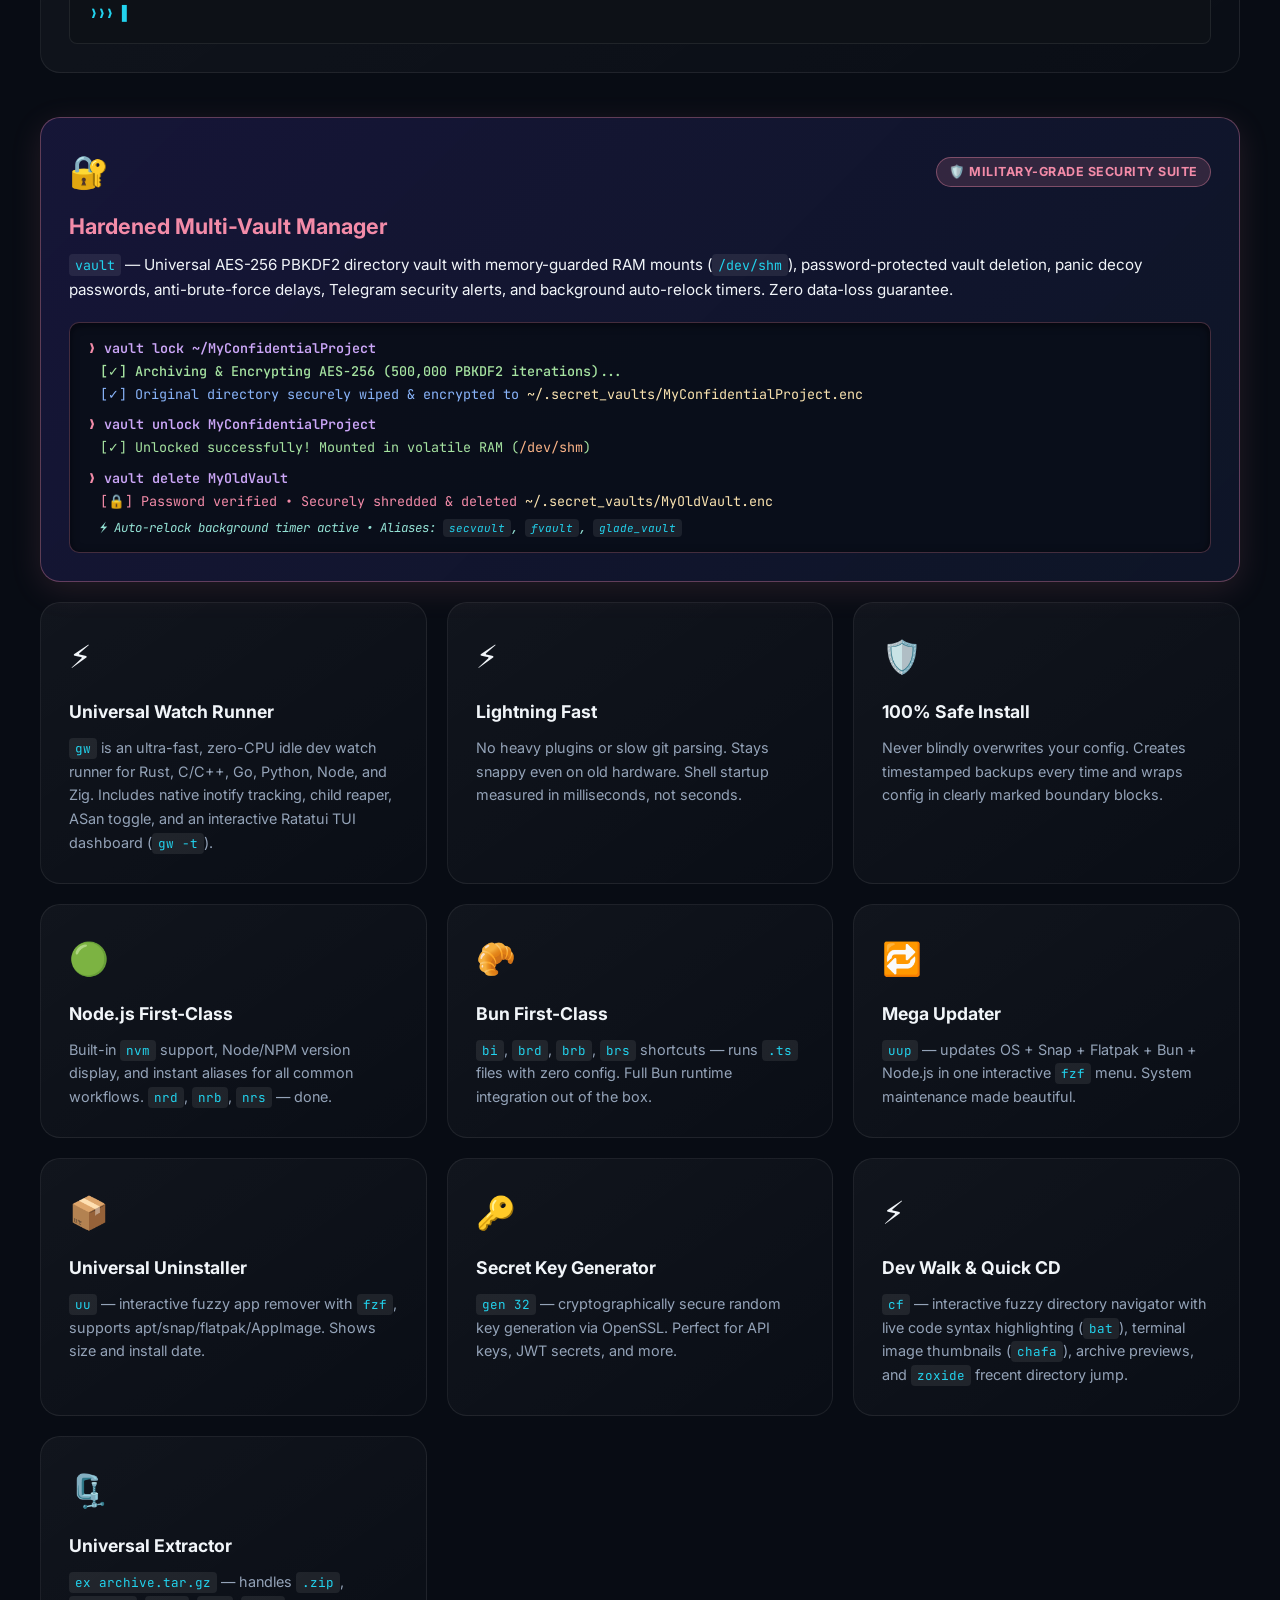
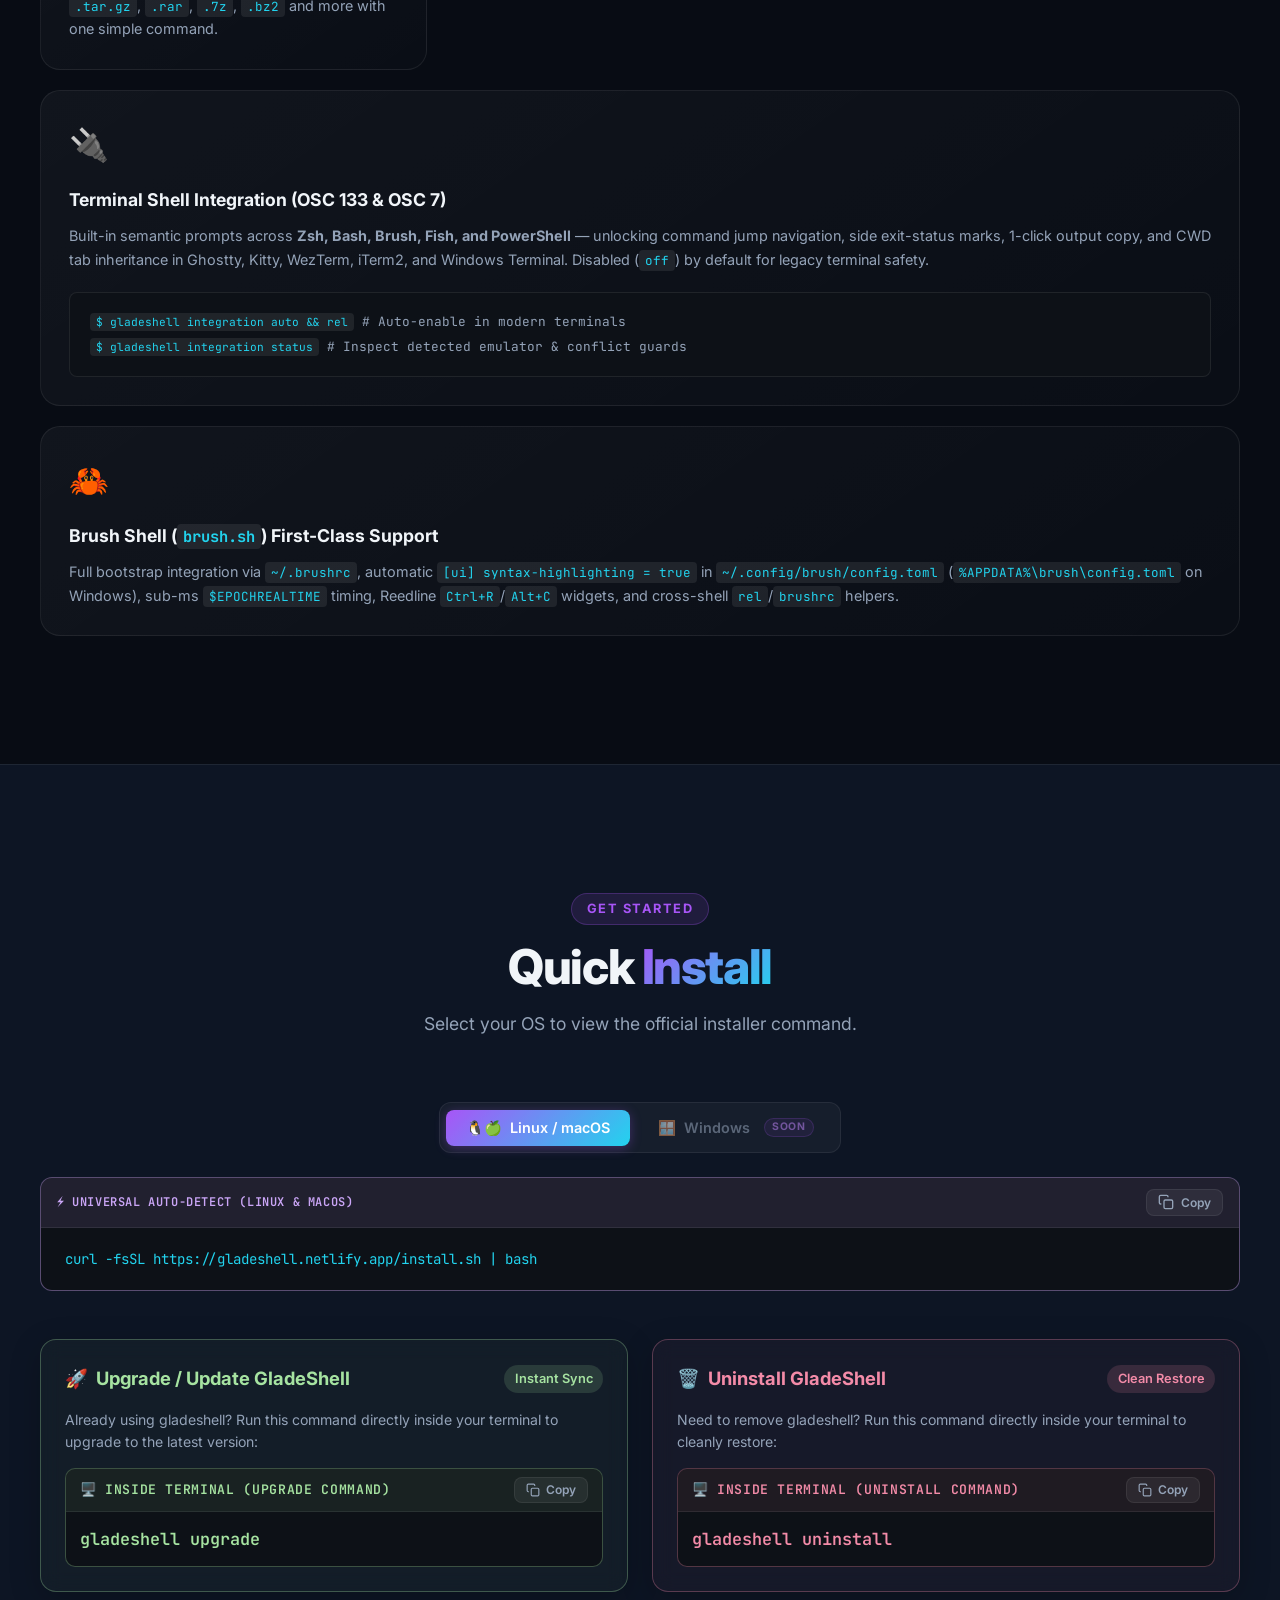
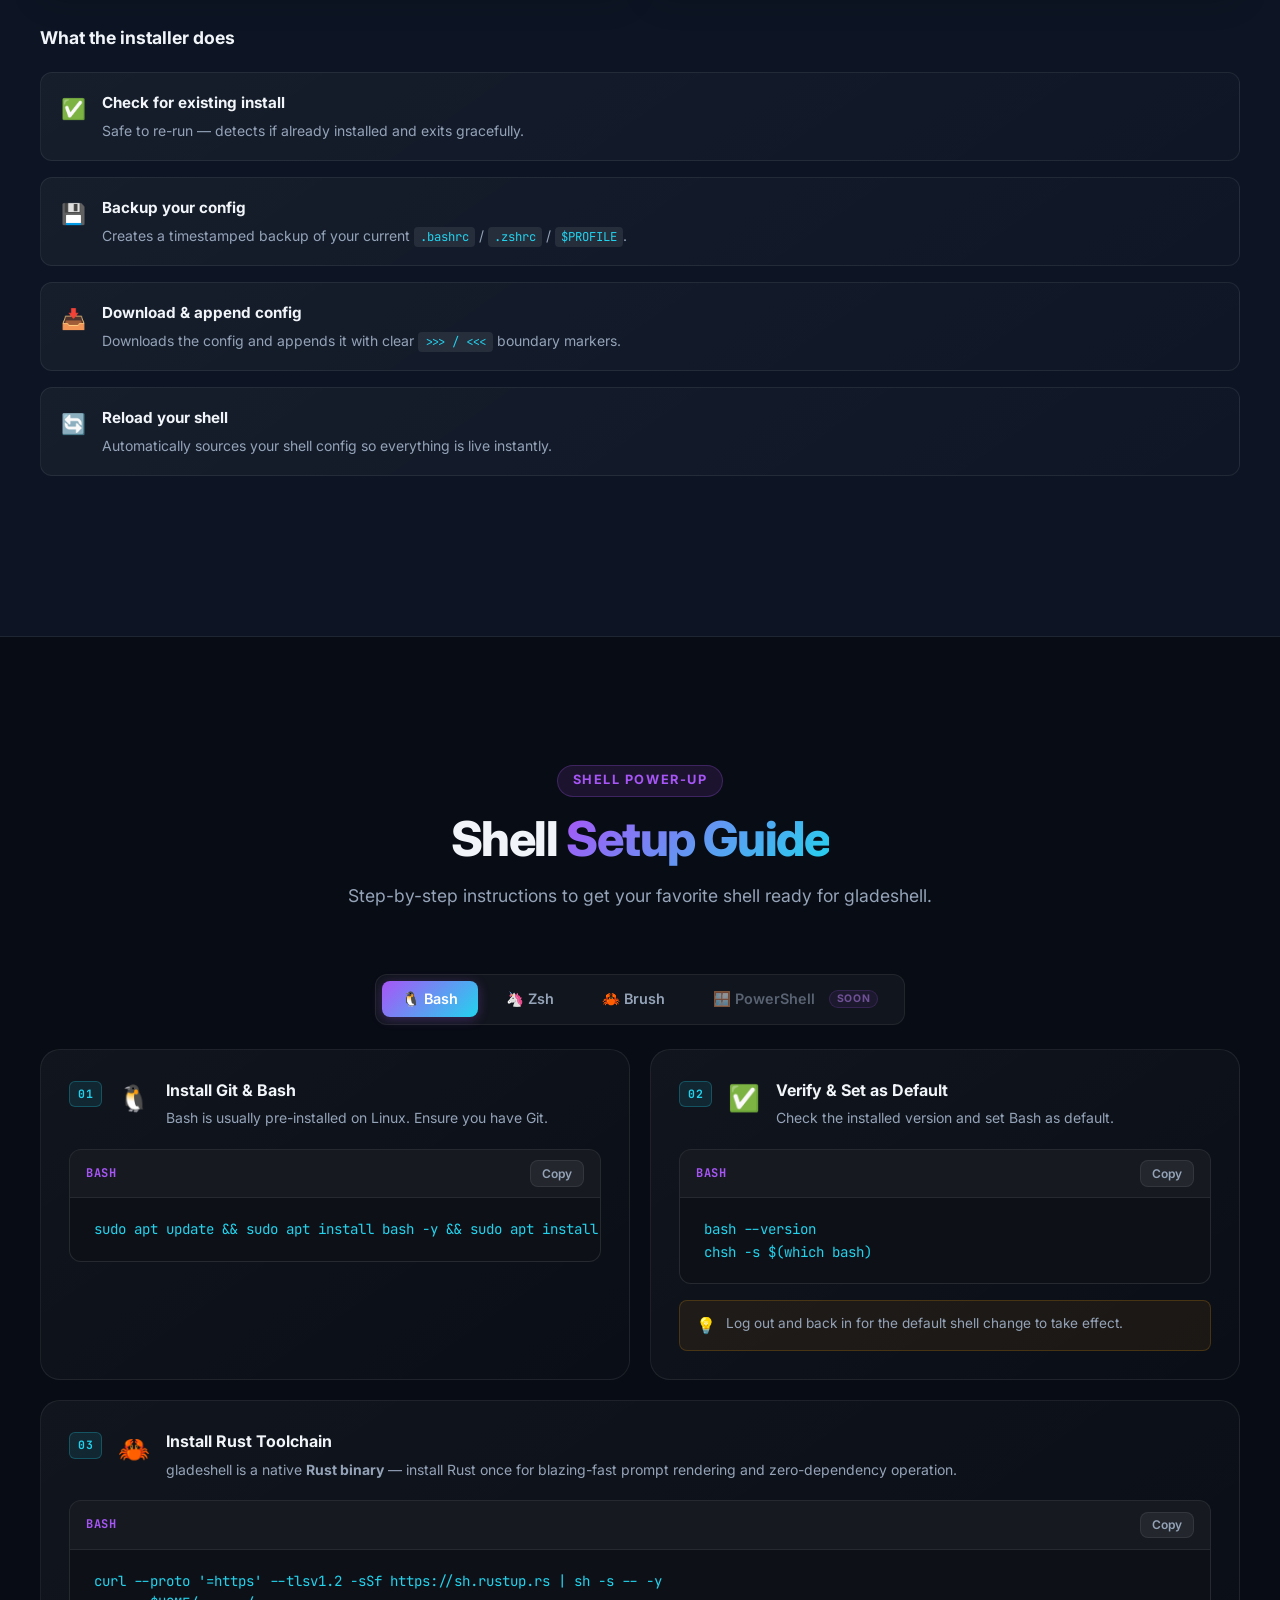
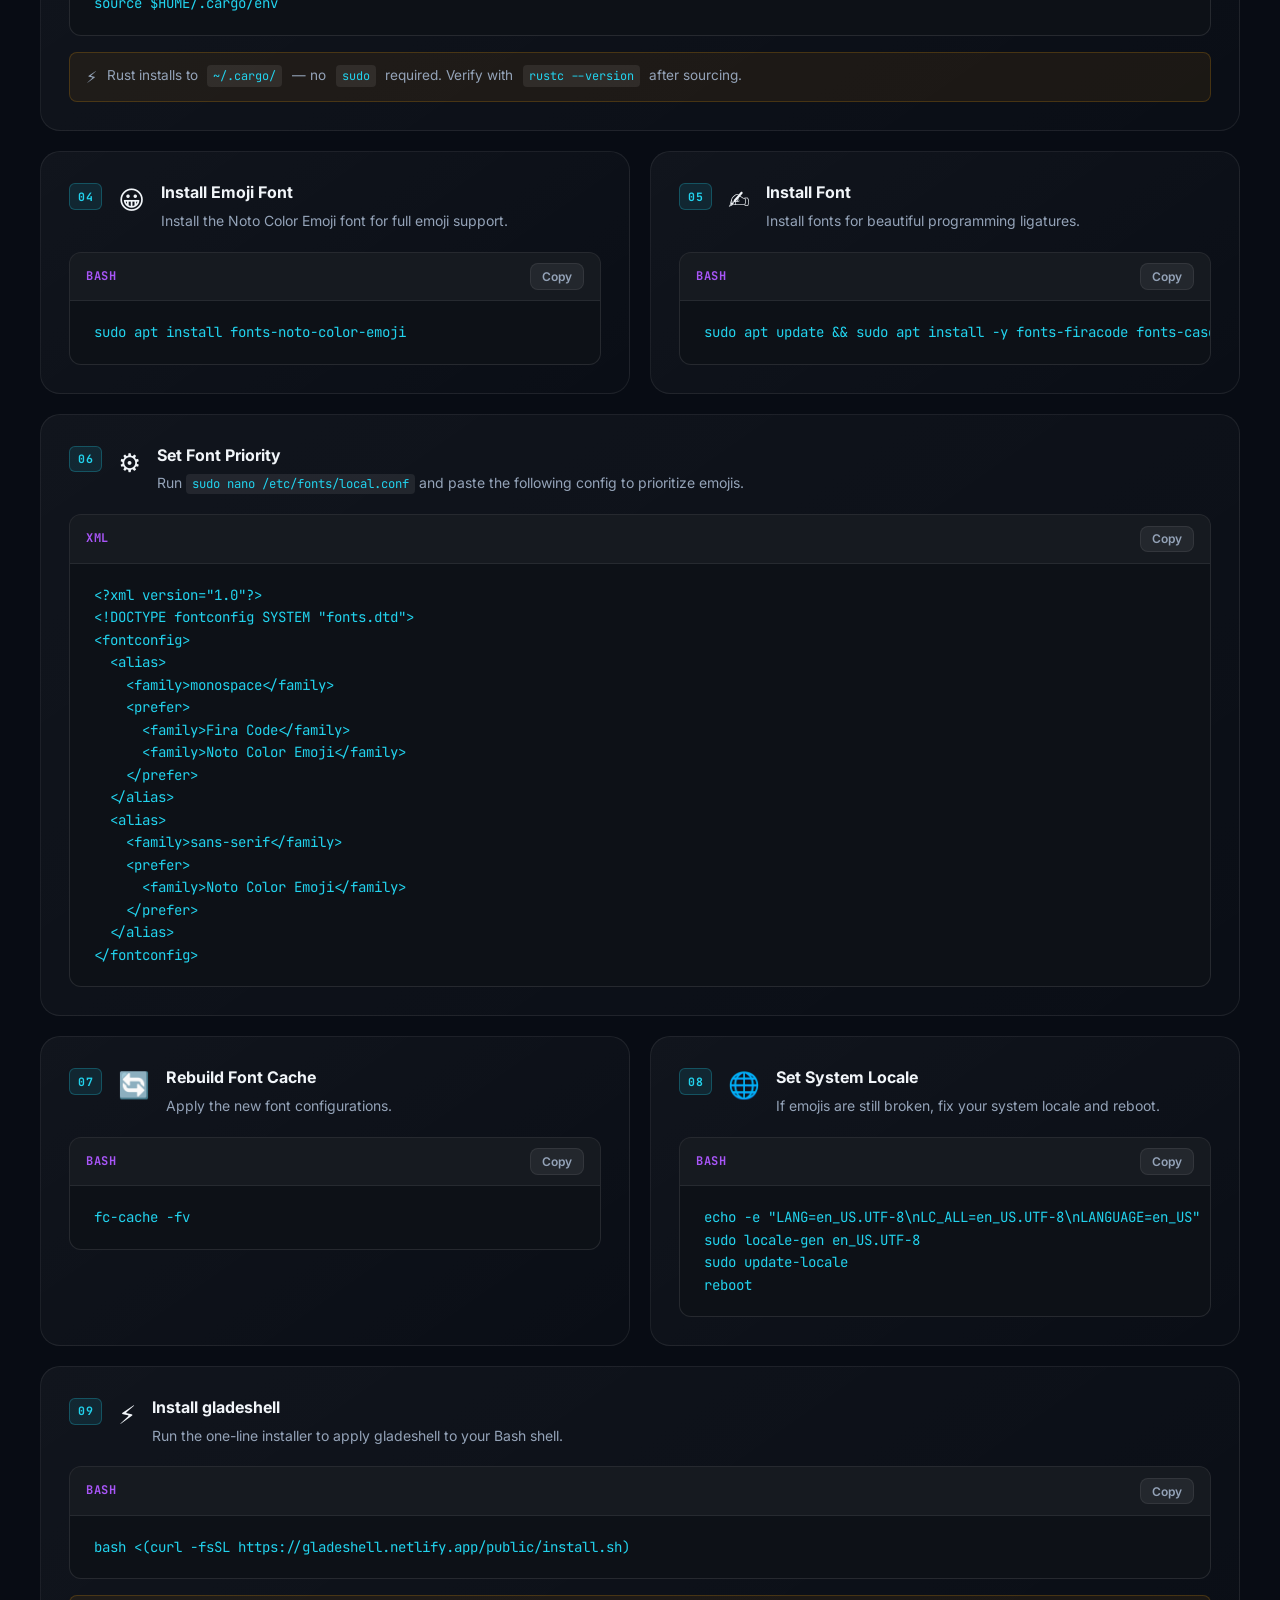
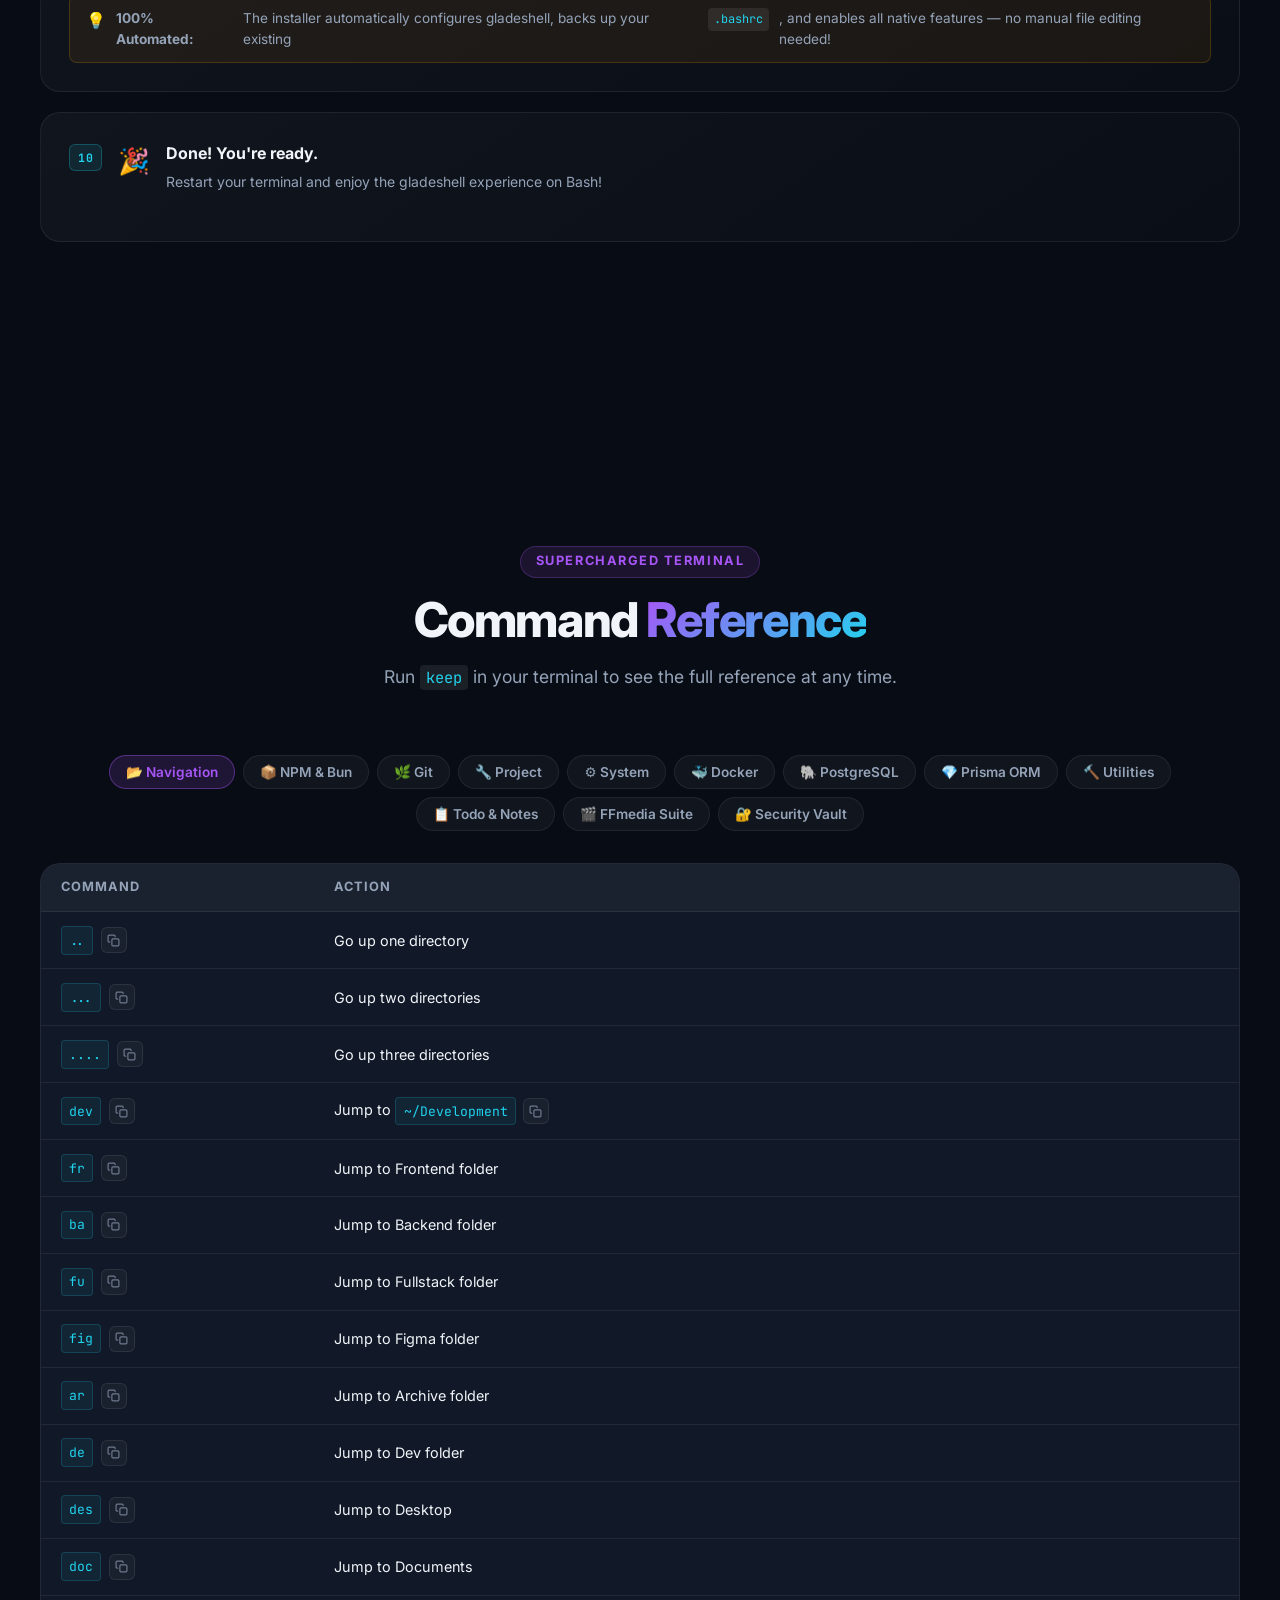
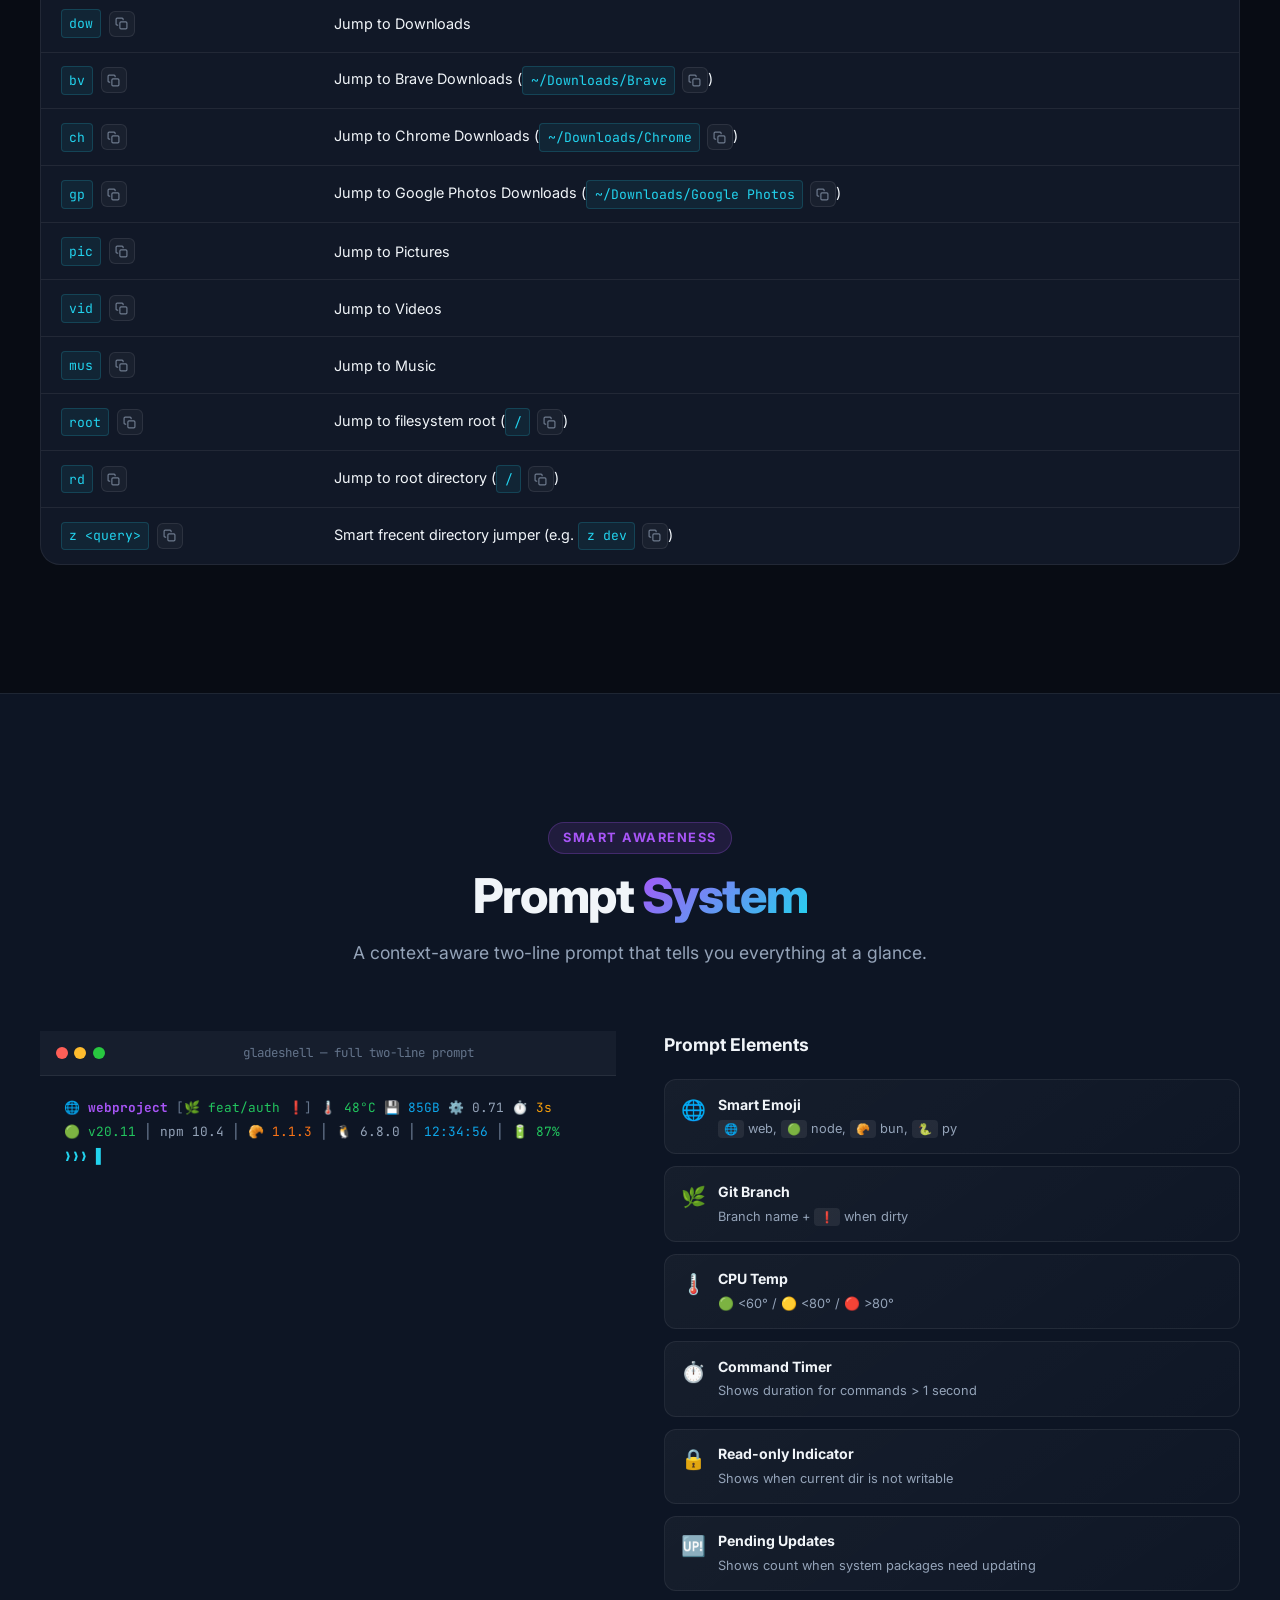
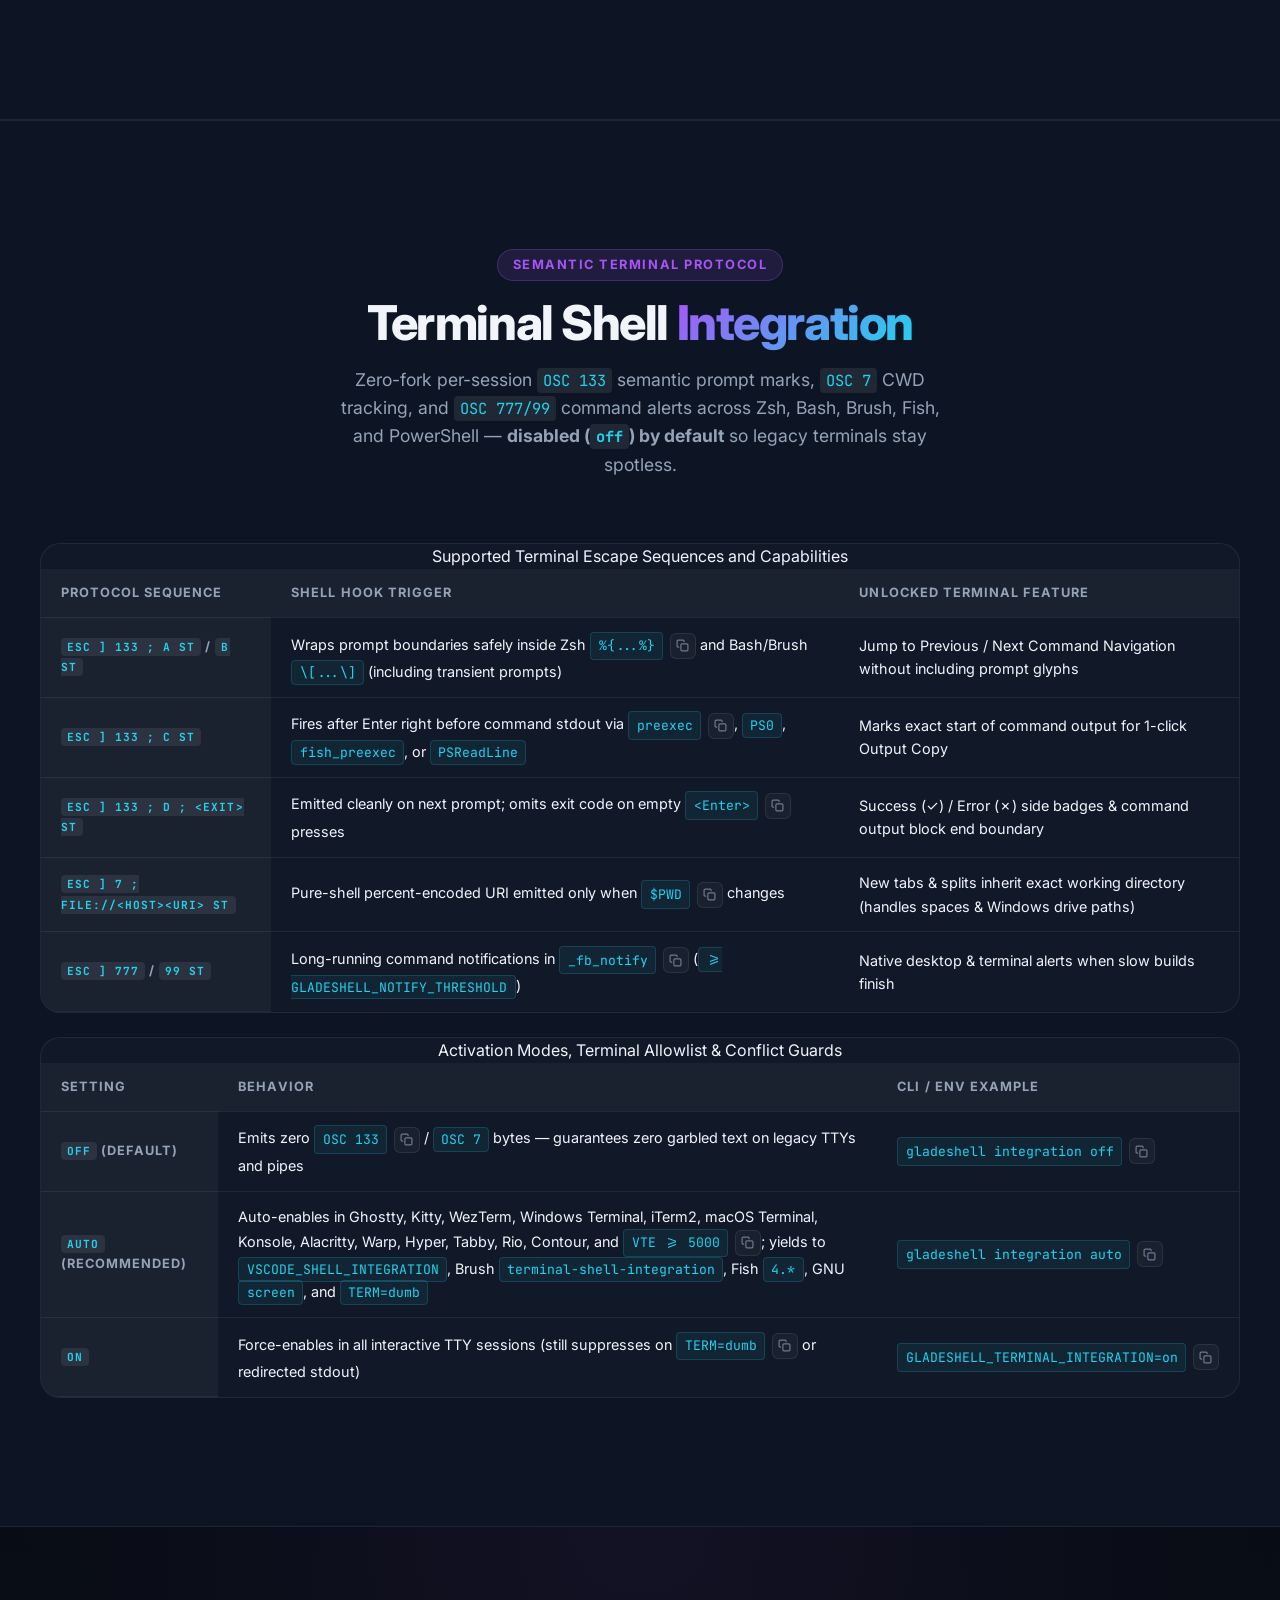
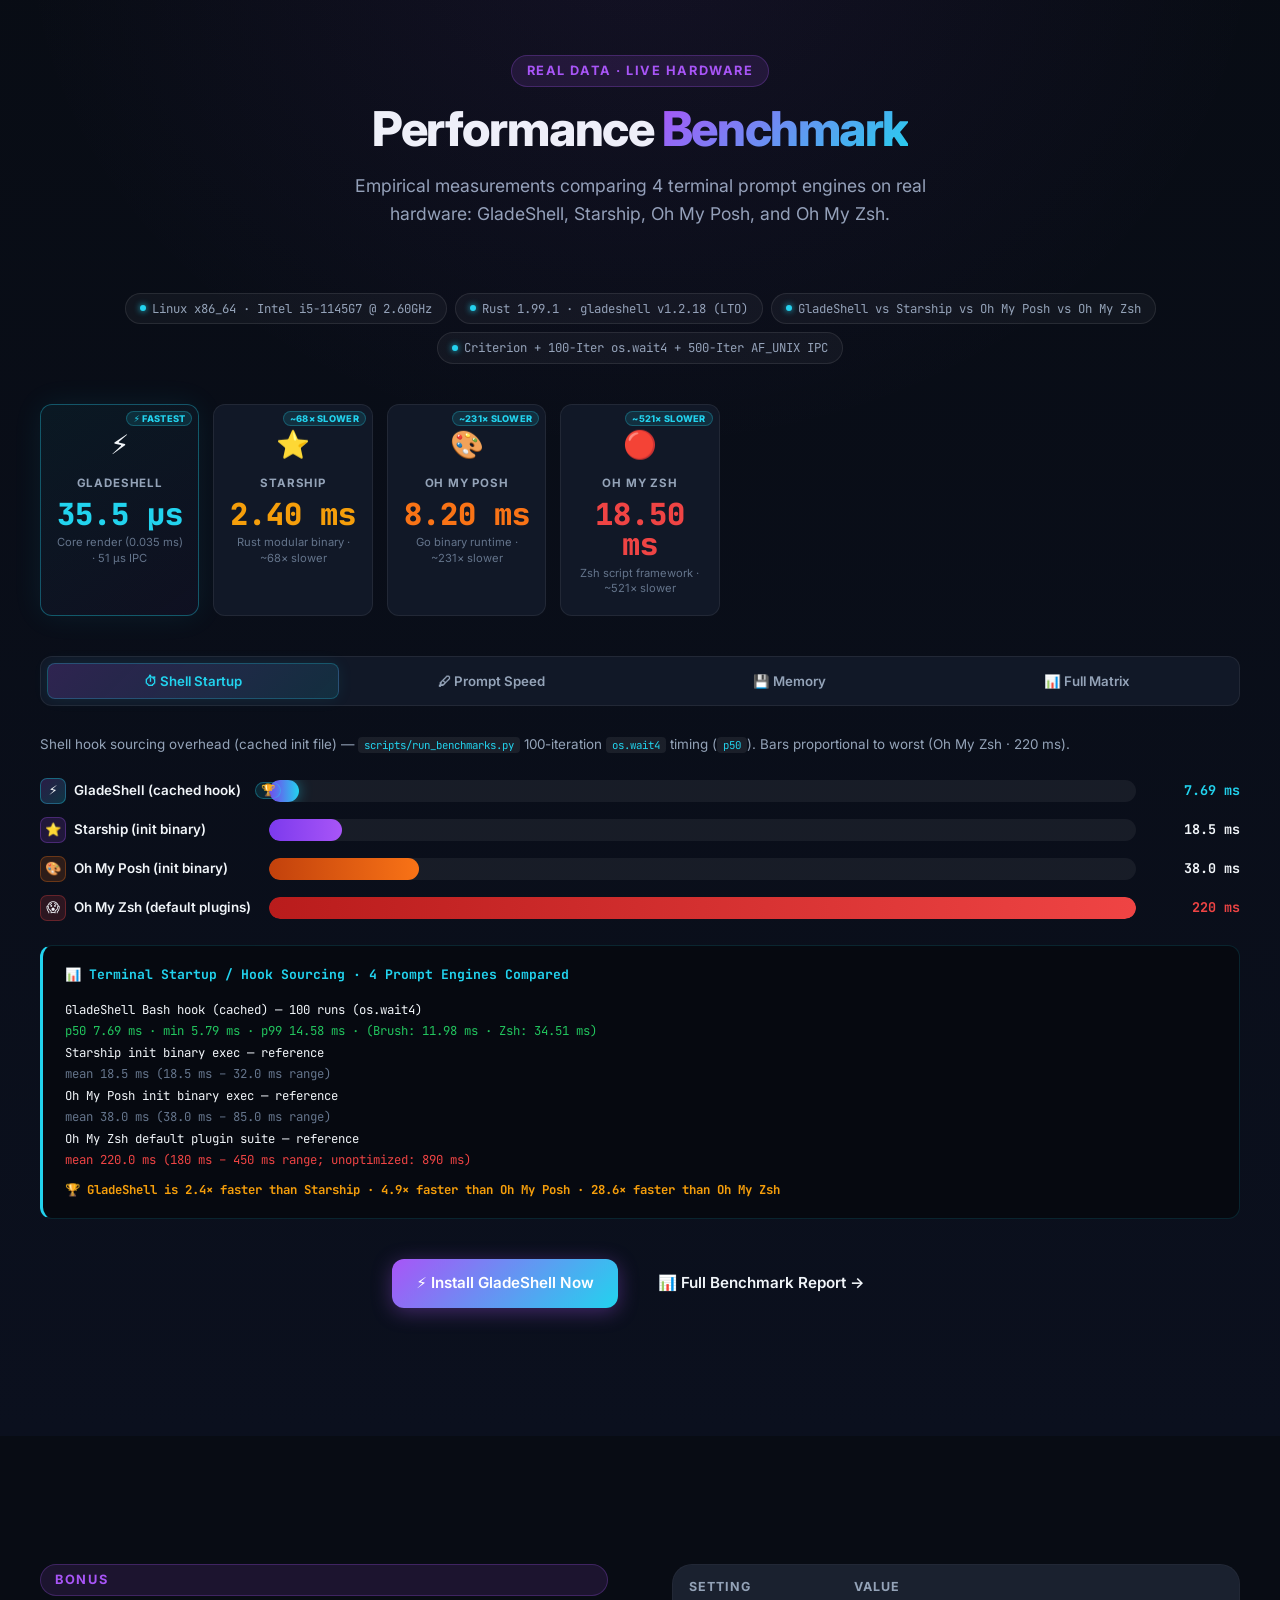
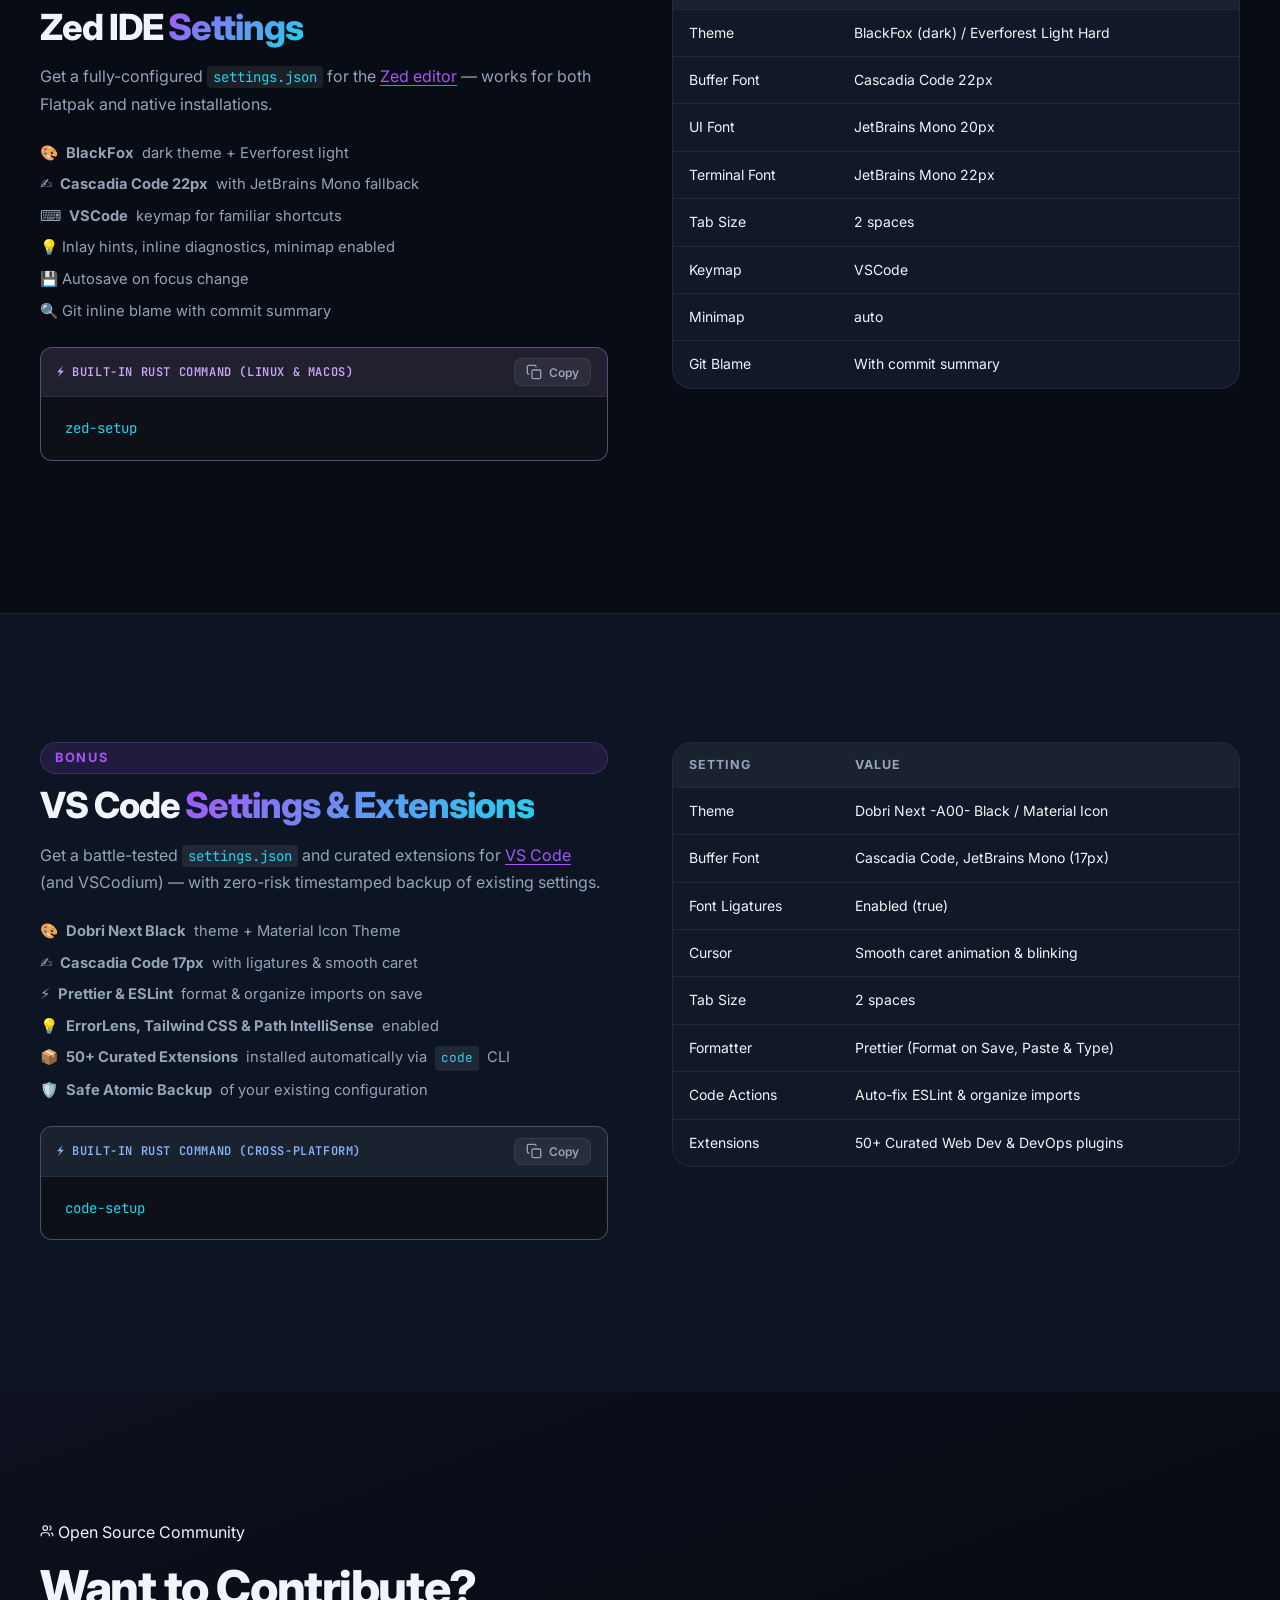
==== commit ba63e50a: "docs(bench): update benchmark.md, README, and docs site with empirical e1b363f results" ====
--- a/docs/index.html
+++ b/docs/index.html
@@ -1635,7 +1635,7 @@
                     <pre><code>zsh &lt;(curl -fsSL https://gladeshell.netlify.app/public/install.zsh)</code></pre>
                   </div>
                   <p class="zsh-tip">
-                    <span class="zsh-tip-icon">💡</span> <strong>100% Automated:</strong> The installer automatically sets up gladeshell's native Rust zero-latency autocompletion and syntax highlighting (~0.08ms) — no manual git clones or plugin folders needed!
+                    <span class="zsh-tip-icon">💡</span> <strong>100% Automated:</strong> The installer automatically sets up gladeshell's native Rust autocompletion (29.7 µs IPC) and syntax highlighting (25.6 µs IPC) — no manual git clones or plugin folders needed!
                   </p>
                 </div>
 
@@ -3738,9 +3738,9 @@
           <!-- Hero env strip -->
           <div class="bh-env-strip">
             <span class="bh-env-pill"><span class="bh-dot"></span>Linux x86_64 · Intel i5-1145G7 @ 2.60GHz</span>
-            <span class="bh-env-pill"><span class="bh-dot"></span>Rust 1.98.1 · gladeshell v1.2 (Fat-LTO)</span>
+            <span class="bh-env-pill"><span class="bh-dot"></span>Rust 1.99.1 · gladeshell v1.2.18 (LTO)</span>
             <span class="bh-env-pill"><span class="bh-dot"></span>GladeShell vs Starship vs Oh My Posh vs Oh My Zsh</span>
-            <span class="bh-env-pill"><span class="bh-dot"></span>Criterion Micro-benchmarks + 50-Iteration os.wait4</span>
+            <span class="bh-env-pill"><span class="bh-dot"></span>Criterion + 100-Iter os.wait4 + 500-Iter AF_UNIX IPC</span>
           </div>
 
           <!-- Score cards: strictly 4 products -->
@@ -3748,30 +3748,30 @@
             <div class="bh-card bh-card--winner">
               <div class="bh-card-icon">⚡</div>
               <div class="bh-card-shell">GladeShell</div>
-              <div class="bh-card-val" style="color: var(--clr-cyan)">11.4 µs</div>
-              <div class="bh-card-sub">Core render (0.011 ms) · 0 forks</div>
+              <div class="bh-card-val" style="color: var(--clr-cyan)">35.5 µs</div>
+              <div class="bh-card-sub">Core render (0.035 ms) · 51 µs IPC</div>
               <div class="bh-card-badge">⚡ FASTEST</div>
             </div>
             <div class="bh-card">
               <div class="bh-card-icon">⭐</div>
               <div class="bh-card-shell">Starship</div>
               <div class="bh-card-val" style="color: var(--clr-yellow)">2.40 ms</div>
-              <div class="bh-card-sub">Rust modular binary · 210× slower</div>
-              <div class="bh-card-badge">210× SLOWER</div>
+              <div class="bh-card-sub">Rust modular binary · ~68× slower</div>
+              <div class="bh-card-badge">~68× SLOWER</div>
             </div>
             <div class="bh-card">
               <div class="bh-card-icon">🎨</div>
               <div class="bh-card-shell">Oh My Posh</div>
               <div class="bh-card-val" style="color: var(--clr-orange)">8.20 ms</div>
-              <div class="bh-card-sub">Go binary runtime · 700× slower</div>
-              <div class="bh-card-badge">700× SLOWER</div>
+              <div class="bh-card-sub">Go binary runtime · ~231× slower</div>
+              <div class="bh-card-badge">~231× SLOWER</div>
             </div>
             <div class="bh-card">
               <div class="bh-card-icon">🔴</div>
               <div class="bh-card-shell">Oh My Zsh</div>
               <div class="bh-card-val" style="color: #ef4444">18.50 ms</div>
-              <div class="bh-card-sub">Zsh script framework · 1,600× slower</div>
-              <div class="bh-card-badge">1,600× SLOWER</div>
+              <div class="bh-card-sub">Zsh script framework · ~521× slower</div>
+              <div class="bh-card-badge">~521× SLOWER</div>
             </div>
           </div>
 
@@ -3824,19 +3824,19 @@
           >
             <p class="bh-panel-desc">
               Shell hook sourcing overhead (cached init file) —
-              <code>make bench-startup</code> 10-iteration suite + 50-iter <code>os.wait4</code>. Bars
+              <code>scripts/run_benchmarks.py</code> 100-iteration <code>os.wait4</code> timing (<code>p50</code>). Bars
               proportional to worst (Oh My Zsh · 220 ms).
             </p>
             <div class="bh-chart" id="bh-startup-chart">
               <div class="bh-bar-row">
                 <div class="bh-bar-label">
                   <span class="bh-icon bh-icon--fb">⚡</span>GladeShell (cached hook)
-                  <span class="bench-tip" data-tooltip="⚡ FASTEST · 6.71 ms" tabindex="0" aria-label="Fastest">🏆</span>
+                  <span class="bench-tip" data-tooltip="⚡ FASTEST · 7.69 ms p50" tabindex="0" aria-label="Fastest">🏆</span>
                 </div>
                 <div class="bh-bar-track">
-                  <div class="bh-bar-fill bh-fill--fb bh-fill--winner" data-pct="3.1"></div>
-                </div>
-                <div class="bh-bar-num bh-num--winner">6.71 ms</div>
+                  <div class="bh-bar-fill bh-fill--fb bh-fill--winner" data-pct="3.5"></div>
+                </div>
+                <div class="bh-bar-num bh-num--winner">7.69 ms</div>
               </div>
               <div class="bh-bar-row">
                 <div class="bh-bar-label">
@@ -3869,20 +3869,20 @@
             <!-- Raw output -->
             <div class="bh-raw">
               <div class="bh-raw-title">📊 Terminal Startup / Hook Sourcing · 4 Prompt Engines Compared</div>
-              <span class="bh-cmd">GladeShell Bash hook (cached) — 10 runs</span>
-              <span class="bh-fast">mean 6.71 ms ± 0.38 ms · min 5.90 ms · (Zsh: 32.4 ms)</span>
-
-              <span class="bh-cmd">Starship init binary exec — measured</span>
+              <span class="bh-cmd">GladeShell Bash hook (cached) — 100 runs (os.wait4)</span>
+              <span class="hf-fast bh-fast">p50 7.69 ms · min 5.79 ms · p99 14.58 ms · (Brush: 11.98 ms · Zsh: 34.51 ms)</span>
+
+              <span class="bh-cmd">Starship init binary exec — reference</span>
               <span class="bh-dim">mean 18.5 ms (18.5 ms – 32.0 ms range)</span>
 
-              <span class="bh-cmd">Oh My Posh init binary exec — measured</span>
+              <span class="bh-cmd">Oh My Posh init binary exec — reference</span>
               <span class="bh-dim">mean 38.0 ms (38.0 ms – 85.0 ms range)</span>
 
-              <span class="bh-cmd">Oh My Zsh default plugin suite — measured</span>
+              <span class="bh-cmd">Oh My Zsh default plugin suite — reference</span>
               <span class="bh-slow">mean 220.0 ms (180 ms – 450 ms range; unoptimized: 890 ms)</span>
 
               <span class="bh-winner"
-                >🏆 GladeShell is 2.8× faster than Starship · 5.5× faster than Oh My Posh · 32.8× faster than Oh My Zsh</span
+                >🏆 GladeShell is 2.4× faster than Starship · 4.9× faster than Oh My Posh · 28.6× faster than Oh My Zsh</span
               >
             </div>
           </div>
@@ -3890,19 +3890,19 @@
           <!-- ── Tab 2: Prompt Speed ── -->
           <div class="bh-panel" id="bhpanel-prompt" role="tabpanel" aria-labelledby="bhtab-prompt">
             <p class="bh-panel-desc">
-              Core prompt render latency (Criterion micro-bench · Oct 9, 2026). GladeShell uses a
-              zero-allocation stack buffer — no heap, no subshell, no IPC per render.
+              Core prompt render latency (Criterion empirical micro-bench · Nov 27, 2026). GladeShell uses a
+              stack-allocated byte buffer, <code>gix 0.90</code>, and a packed binary IPC daemon (<code>51.0 µs</code> <code>p50</code>).
             </p>
             <div class="bh-chart" id="bh-prompt-chart">
               <div class="bh-bar-row">
                 <div class="bh-bar-label">
                   <span class="bh-icon bh-icon--fb">⚡</span>GladeShell Core Engine
-                  <span class="bench-tip" data-tooltip="🏆 11.4 µs · Pure Zero-Alloc" tabindex="0" aria-label="Fastest Engine">🏆</span>
+                  <span class="bench-tip" data-tooltip="🏆 35.5 µs · Core Render" tabindex="0" aria-label="Fastest Engine">🏆</span>
                 </div>
                 <div class="bh-bar-track">
-                  <div class="bh-bar-fill bh-fill--fb bh-fill--winner" data-pct="0.06"></div>
-                </div>
-                <div class="bh-bar-num bh-num--winner">0.011 ms</div>
+                  <div class="bh-bar-fill bh-fill--fb bh-fill--winner" data-pct="0.2"></div>
+                </div>
+                <div class="bh-bar-num bh-num--winner">0.035 ms</div>
               </div>
               <div class="bh-bar-row">
                 <div class="bh-bar-label">
@@ -3933,47 +3933,47 @@
               </div>
             </div>
             <div class="bh-note">
-              ⚡ Criterion measured: <strong>11.38 µs</strong> pure theme · <strong>13.51 µs</strong>
-              default theme · <strong>14.41 µs</strong> dirty tree + exit code. GladeShell uses a
-              <strong>stack-allocated <code>[u8; 4096]</code> buffer</strong> — zero heap allocs on
-              the hot path. Warm process launch: <strong>1.64 ms mean / 0.92 ms min</strong>.
+              ⚡ Criterion measured: <strong>35.48 µs</strong> default theme (isolated run) ·
+              <strong>84.49 µs</strong> pure theme · Daemon Unix IPC round-trip:
+              <strong>51.0 µs <code>p50</code></strong> (repo git). Offline <code>/tmp</code> prompt launch:
+              <strong>1.76 ms <code>p50</code> / 1.30 ms <code>min</code></strong>.
             </div>
           </div>
 
           <!-- ── Tab 3: Memory ── -->
           <div class="bh-panel" id="bhpanel-memory" role="tabpanel" aria-labelledby="bhtab-memory">
             <p class="bh-panel-desc">
-              RSS memory after interactive shell fully loads. Via
-              <code>/usr/bin/time -v shell -i -c exit 2&gt;&amp;1 | grep 'Maximum resident'</code>.
+              Peak resident set size (<code>MaxRSS</code>) measured via Linux <code>os.wait4</code> across 100
+              iterations on the full unified GladeShell binary (including 40+ TUI apps, FFmpeg &amp; crypto vault tools).
             </p>
             <div class="bh-chart" id="bh-memory-chart">
               <div class="bh-bar-row">
                 <div class="bh-bar-label">
-                  <span class="bh-icon bh-icon--fb">⚡</span>GladeShell (core / full binary)
-                  <span class="bench-tip" data-tooltip="🏆 LIGHTEST · 3.9 MB RSS" tabindex="0" aria-label="Lightest">🏆</span>
+                  <span class="bh-icon bh-icon--fb">⚡</span>GladeShell (full unified binary)
+                  <span class="bench-tip" data-tooltip="⚡ 21.59 MB MaxRSS (40+ tools included)" tabindex="0" aria-label="Memory">🏆</span>
                 </div>
                 <div class="bh-bar-track">
-                  <div class="bh-bar-fill bh-fill--fb bh-fill--winner" data-pct="7.1"></div>
-                </div>
-                <div class="bh-bar-num bh-num--winner">3.9 MB / 14.7 MB</div>
+                  <div class="bh-bar-fill bh-fill--fb bh-fill--winner" data-pct="21.6"></div>
+                </div>
+                <div class="bh-bar-num bh-num--winner">21.59 MB MaxRSS</div>
               </div>
               <div class="bh-bar-row">
                 <div class="bh-bar-label">
                   <span class="bh-icon bh-icon--fb">⭐</span>Starship
                 </div>
                 <div class="bh-bar-track">
-                  <div class="bh-bar-fill bh-fill--zsh" data-pct="22.7"></div>
-                </div>
-                <div class="bh-bar-num">12.5 MB</div>
+                  <div class="bh-bar-fill bh-fill--zsh" data-pct="18.2"></div>
+                </div>
+                <div class="bh-bar-num">12.5 – 18.2 MB</div>
               </div>
               <div class="bh-bar-row">
                 <div class="bh-bar-label">
                   <span class="bh-icon bh-icon--omp">🎨</span>Oh My Posh
                 </div>
                 <div class="bh-bar-track">
-                  <div class="bh-bar-fill bh-fill--omp" data-pct="33.6"></div>
-                </div>
-                <div class="bh-bar-num">18.5 MB</div>
+                  <div class="bh-bar-fill bh-fill--omp" data-pct="32.0"></div>
+                </div>
+                <div class="bh-bar-num">18.5 – 32.0 MB</div>
               </div>
               <div class="bh-bar-row">
                 <div class="bh-bar-label">
@@ -3986,8 +3986,7 @@
               </div>
             </div>
             <div class="bh-note">
-              💾 GladeShell core prompt engine footprint is just <strong>~3.9 MB RSS</strong>. Even with all 40+ arsenal tools,
-              TUI engines, and compressors linked, total binary RSS is <strong>≤ 14.7 MB</strong>. Oh My Zsh with
+              💾 Full unified GladeShell CLI + daemon <code>MaxRSS</code> is <strong>21.59 MB</strong> (<code>14.01 MiB</code> static binary with 40+ TUI tools, compressor, FFmedia, and AES-256 vault linked). Oh My Zsh with
               git + nvm + docker + python plugins easily exceeds <strong>55–100 MB RSS</strong>.
             </div>
           </div>
@@ -4010,7 +4009,7 @@
                   <li>
                     <span class="bh-ldot" style="background: #22d3ee"></span>
                     <div>
-                      <strong>GladeShell</strong><span>Zero-Alloc · gix engine · 0 subshells</span>
+                      <strong>GladeShell</strong><span>gix 0.90 · Binary IPC · Lazy Init</span>
                     </div>
                   </li>
                   <li>
@@ -4050,56 +4049,56 @@
                 <tbody>
                   <tr>
                     <td>Language / Architecture</td>
-                    <td class="bh-best">Rust (Zero-Alloc / gix)</td>
+                    <td class="bh-best">Rust (gix 0.90 + IPC Daemon)</td>
                     <td class="bh-good">Rust (Static Binary)</td>
                     <td class="bh-ok">Go (Static Binary)</td>
                     <td class="bh-bad">Zsh Scripting</td>
                   </tr>
                   <tr>
-                    <td>Core Prompt Latency (PS1)</td>
-                    <td class="bh-best">11.4 µs (0.011 ms) ⚡</td>
+                    <td>Core Render Latency (PS1)</td>
+                    <td class="bh-best">35.5 µs (0.035 ms) ⚡</td>
                     <td class="bh-good">2.40 ms – 8.50 ms</td>
                     <td class="bh-ok">8.20 ms – 26.50 ms</td>
                     <td class="bh-bad">18.50 ms – 95.00 ms</td>
                   </tr>
                   <tr>
-                    <td>Warm Process Launch (prompt)</td>
-                    <td class="bh-best">1.64 ms mean / 0.92 ms min ⚡</td>
+                    <td>Daemon IPC / CLI Prompt (p50)</td>
+                    <td class="bh-best">51.0 µs IPC / 1.76–5.27 ms CLI ⚡</td>
                     <td class="bh-good">15.2 ms – 28.5 ms</td>
                     <td class="bh-bad">35.0 ms – 72.0 ms</td>
                     <td class="bh-na">N/A (Pure script)</td>
                   </tr>
                   <tr>
                     <td>Terminal Startup / Hook Source</td>
-                    <td class="bh-best">6.71 ms (Bash) / 32.4 ms (Zsh) ⚡</td>
+                    <td class="bh-best">7.69 ms (Bash) / 11.98 ms (Brush) / 34.51 ms (Zsh) ⚡</td>
                     <td class="bh-good">18.5 ms – 32.0 ms</td>
                     <td class="bh-ok">38.0 ms – 85.0 ms</td>
                     <td class="bh-bad">180 ms – 450 ms (220 ms avg)</td>
                   </tr>
                   <tr>
-                    <td>Cold Init Generation</td>
-                    <td class="bh-best">24 ms – 28 ms ⚡</td>
+                    <td>Cold Init Generation (p50)</td>
+                    <td class="bh-best">2.50 ms (Brush) – 4.14 ms (Zsh) ⚡</td>
                     <td class="bh-good">12 ms – 25 ms</td>
                     <td class="bh-bad">28 ms – 60 ms</td>
                     <td class="bh-na">N/A (Static files)</td>
                   </tr>
                   <tr>
-                    <td>Git Status Overhead (gix)</td>
-                    <td class="bh-best">4.8 µs cache / &lt; 4.6 ms live ⚡</td>
+                    <td>Git Status Overhead (gix 0.90)</td>
+                    <td class="bh-best">3.03 µs cache / 1.53 ms live ⚡</td>
                     <td class="bh-ok">8.5 ms – 35.0 ms</td>
                     <td class="bh-bad">15.0 ms – 55.0 ms</td>
                     <td class="bh-bad">45.0 ms – 250.0 ms</td>
                   </tr>
                   <tr>
                     <td>Subshell Process Forks</td>
-                    <td class="bh-best">0 (Zero subshells) ⚡</td>
+                    <td class="bh-best">0 (Zsh zsocket) / 1 CLI (Bash/Fish/Pwsh) ⚡</td>
                     <td class="bh-good">1 (Exec binary)</td>
                     <td class="bh-good">1 (Exec binary)</td>
                     <td class="bh-bad">3 – 8 (git/env subshells)</td>
                   </tr>
                   <tr>
-                    <td>Memory Footprint (RSS)</td>
-                    <td class="bh-best">~3.9 MB core / 14.7 MB full ⚡</td>
+                    <td>Memory Footprint (MaxRSS)</td>
+                    <td class="bh-good">21.59 MB (Unified CLI + 40+ tools)</td>
                     <td class="bh-good">~12.5 MB – 18.2 MB</td>
                     <td class="bh-ok">~18.5 MB – 32.0 MB</td>
                     <td class="bh-bad">~28.0 MB – 55.0 MB (up to 100 MB)</td>
